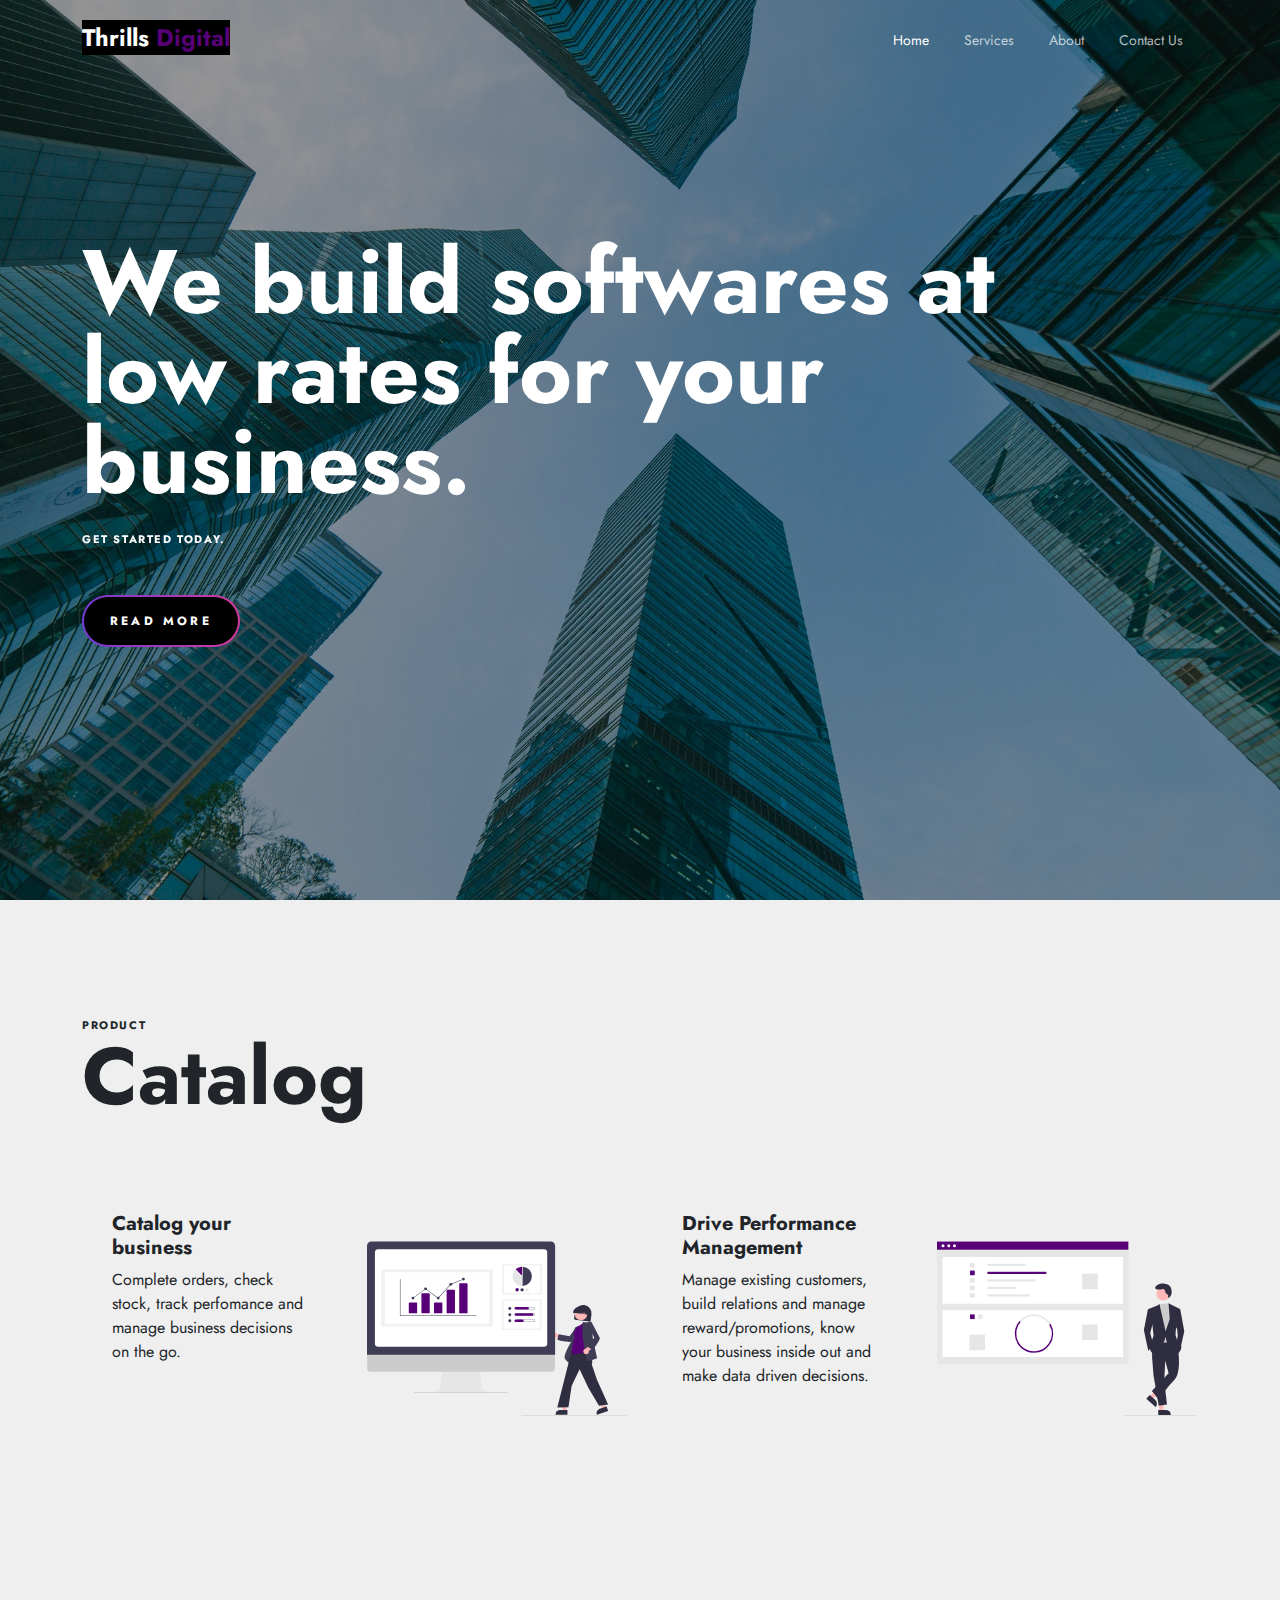
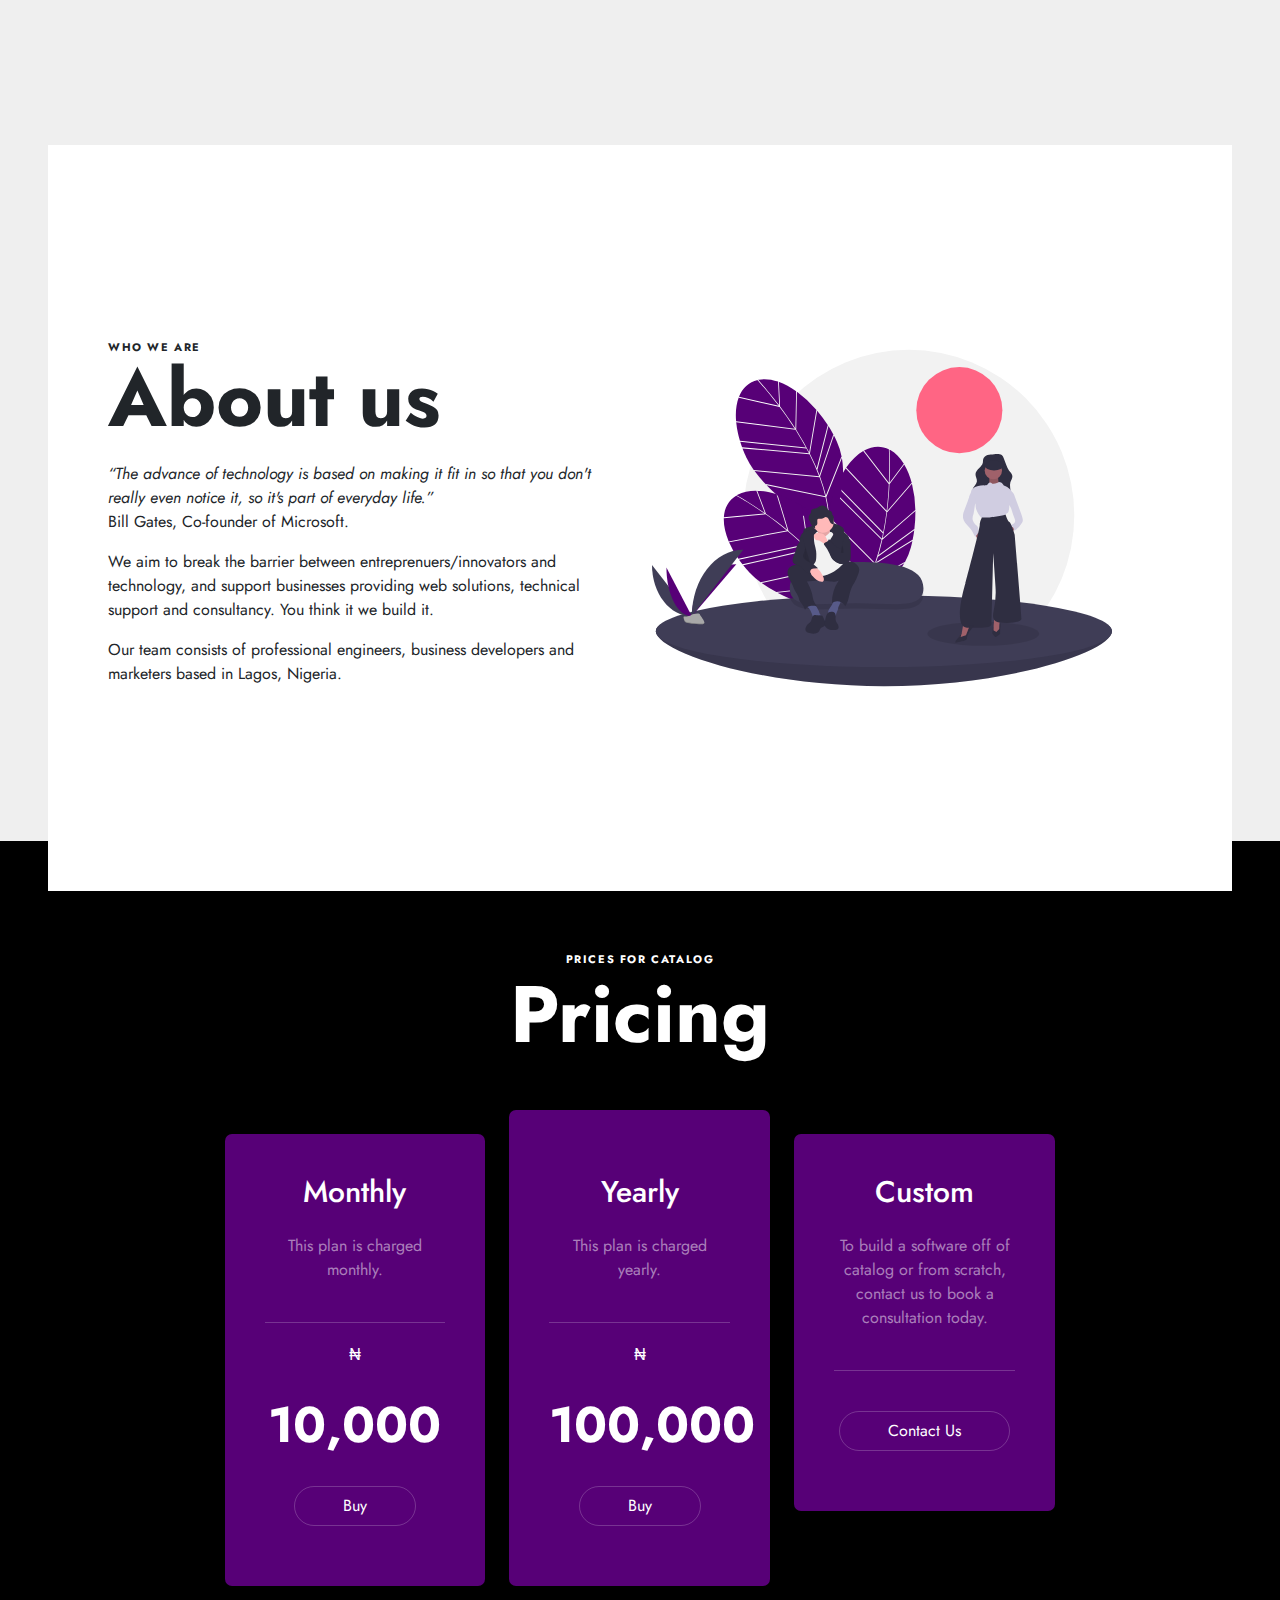
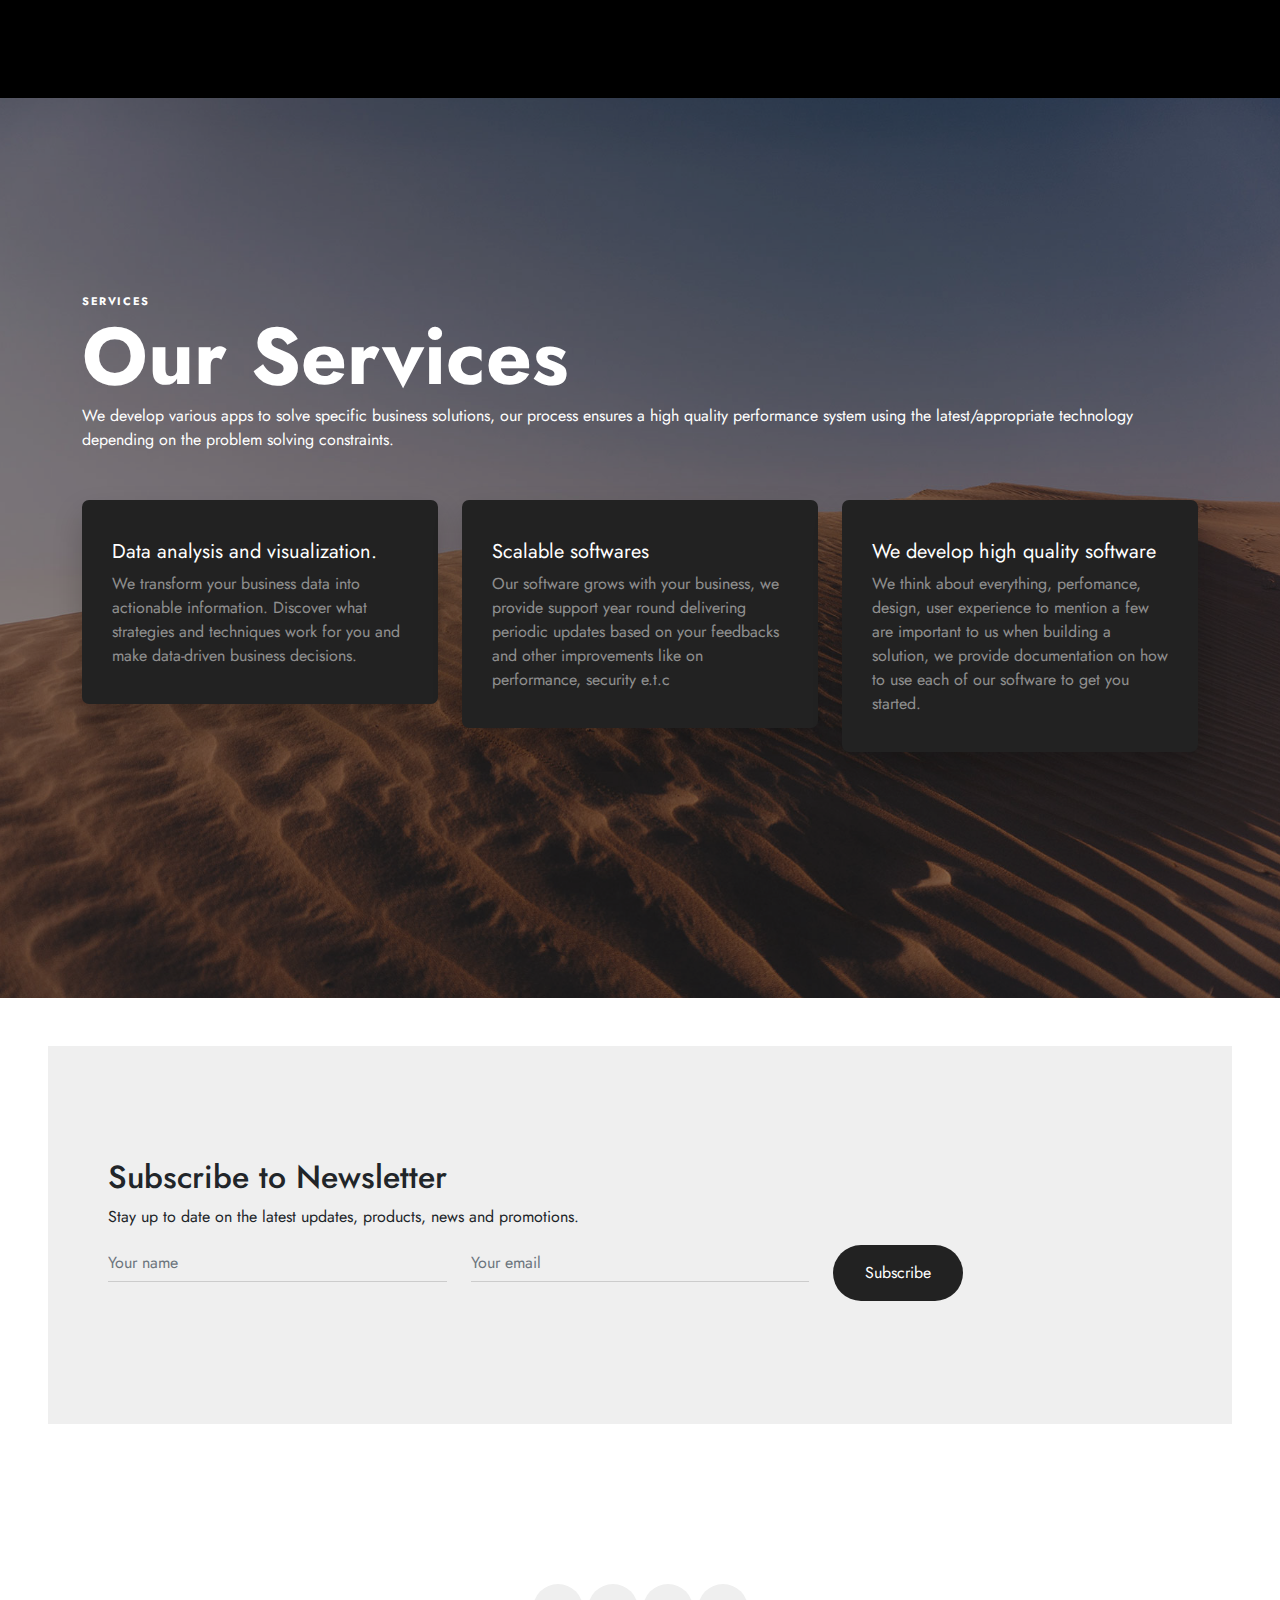
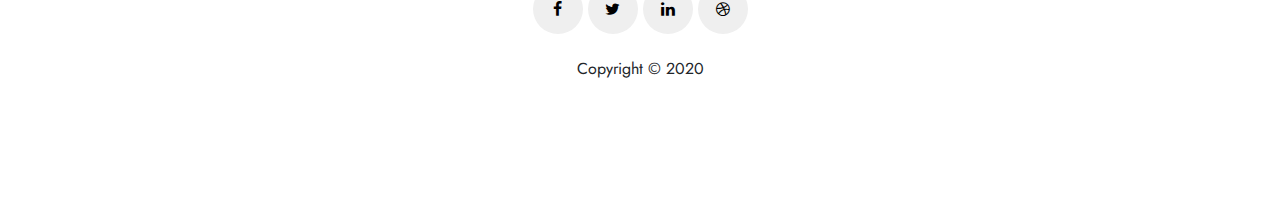
==== index.html @ 018f7b7c "first commit" ====
<!DOCTYPE html>
<html lang="en">
  <head>
    <meta charset="utf-8" />
    <meta name="viewport" content="width=device-width, initial-scale=1" />
    <link
      href="https://fonts.googleapis.com/css2?family=Jost:wght@400;600;700&amp;display=swap"
      rel="stylesheet"
    />
    <link rel="stylesheet" href="fonts/icomoon/style.css" />
    <link rel="stylesheet" href="css/tiny-slider.css" />
    <link rel="stylesheet" href="css/aos.css" />
    <link rel="stylesheet" href="css/style.css" />
    <title>Thrills Digital</title>
  </head>
  <body>
    <div class="site-mobile-menu site-navbar-target">
      <div class="site-mobile-menu-header">
        <div class="site-mobile-menu-close">
          <span class="icofont-close js-menu-toggle"></span>
        </div>
      </div>
      <div class="site-mobile-menu-body"></div>
    </div>
    <nav class="site-nav">
      <div class="container">
        <div class="site-navigation">
          <a href="index-2.html" class="logo m-0" style="background-color: black;">Thrills <a  class="logo m-0" style="color: #570077; background-color: black;"> Digital</a></a>
          <ul
            class="js-clone-nav d-none d-lg-inline-block text-start site-menu float-end"
          >
            <li class="active"><a href="index-2.html">Home</a></li>
            <!-- <li class="has-children">
              <a href="#">Dropdown</a>
              <ul class="dropdown">
                <li><a href="#">Menu One</a></li>
                <li class="has-children">
                  <a href="#">Menu Two</a>
                  <ul class="dropdown">
                    <li><a href="#">Sub Menu One</a></li>
                    <li><a href="#">Sub Menu Two</a></li>
                    <li><a href="#">Sub Menu Three</a></li>
                  </ul>
                </li>
                <li><a href="#">Menu Three</a></li>
              </ul>
            </li> -->
            <li><a href="#section-5">Services</a></li>
            <li><a href="#box-white">About</a></li>
            <li><a href="contact.html">Contact Us</a></li>
          </ul>
          <a
            href="#"
            class="burger ms-auto float-end site-menu-toggle mt-2 js-menu-toggle d-inline-block d-lg-none light"
            data-toggle="collapse"
            data-target="#main-navbar"
          >
            <span></span>
          </a>
        </div>
      </div>
    </nav>
    <div
      class="hero v-h-full overlay"
      style="background-image: url('images/sky_buildings.jpg')"
    >
      <div class="container">
        <div class="row align-items-center v-h-full">
          <div class="col-lg-10 col-xxl-6">
            <h3 class="heading-2 text-white mb-4" data-aos="fade-up">
              We build softwares at low rates for your business.
            </h3>
            <p
              class="subheading text-white mb-5"
              data-aos="fade-up"
              data-aos-delay="100"
            >
              Get started today.
            </p>
            <p data-aos="fade-up" data-aos-delay="200">
              <a href="#" class="btn btn-primary-gradient">Read More</a>
            </p>
          </div>
        </div>
      </div>
    </div>
    <!-- <div class="section section-2 js-countdown">
      <div class="container">
        <div class="row mb-5">
          <div class="col-lg-10 col-xxl-7 mx-auto text-center">
            <span class="subheading">Don't wait</span>
            <h2 class="heading">Event Countdown</h2>
          </div>
        </div>
        <div
          class="row justify-content-between mb-5 counter-wrap"
          id="clockdiv"
        >
          <div class="col-6 col-sm-6 col-md-6 col-lg-3 text-center">
            <div class="counter">
              <span class="number d-block days" id="days">39</span>
              <span>Days</span>
            </div>
          </div>
          <div class="col-6 col-sm-6 col-md-6 col-lg-3 text-center">
            <div class="counter">
              <span class="number d-block hours" id="hours">27</span>
              <span>Hours</span>
            </div>
          </div>
          <div class="col-6 col-sm-6 col-md-6 col-lg-3 text-center">
            <div class="counter">
              <span class="number d-block minutes" id="minutes">51</span>
              <span>Minutes</span>
            </div>
          </div>
          <div class="col-6 col-sm-6 col-md-6 col-lg-3 text-center">
            <div class="counter">
              <span class="number d-block seconds" id="seconds">51</span>
              <span>Seconds</span>
            </div>
          </div>
        </div>
        <div class="row mb-5 custom-alert">
          <div class="col-12 text-center">
            <p class="text-white">We are sorry, Event ended!</p>
          </div>
        </div>
        <div class="row">
          <div class="col-lg-7 mx-auto text-center">
            <a href="#" class="btn btn-primary-gradient">Get Started</a>
          </div>
        </div>
      </div>
    </div> -->
    <!-- product features -->
    <div class="section section-3">
      <div class="container">
        <div class="row">
          <div class="col-lg-6 mb-5">
            <span class="subheading">Product</span>
            <h2 class="heading">Catalog</h2>
          </div>
        </div>
        <div class="row features-wrap">
          <div class="col-md-6 col-lg-4 col-xl-3">
            <div class="feature">
              <div>
                <h3>Catalog your business</h3>
                <p>
                  Complete orders, check stock, track perfomance and manage
                  business decisions on the go.
                </p>
              </div>
            </div>
          </div>
          <div class="col-md-6 col-lg-4 col-xl-3">
            <div class="">
              <div>
                <svg
                  id="fab53ecb-c04a-44eb-8d92-23f87bdb6c81"
                  data-name="Layer 1"
                  xmlns="http://www.w3.org/2000/svg"
                  width="260"
                  height="313"
                  viewBox="0 0 942.54724 631.43903"
                >
                  <path
                    d="M879.59026,413.72015l2.79791-22.42655a30.28454,30.28454,0,0,1,60.10315,7.4984l-2.79791,22.42654a4.07267,4.07267,0,0,1-4.5404,3.53316l-52.02959-6.49115A4.07266,4.07266,0,0,1,879.59026,413.72015Z"
                    transform="translate(-128.72638 -134.28048)"
                    fill="#2f2e41"
                  />
                  <circle
                    cx="775.78648"
                    cy="263.92678"
                    r="22.20356"
                    fill="#ffb8b8"
                  />
                  <path
                    d="M875.05486,392.20076a23.98352,23.98352,0,0,1,26.73792-20.80636l4.48553.55961a23.98334,23.98334,0,0,1,20.80614,26.73789l-.056.44853-9.47894-1.18258-2.10358-9.45631L913.67,397.47385l-4.8988-.61117-1.06132-4.77116-.89618,4.52695-31.81482-3.96918Z"
                    transform="translate(-128.72638 -134.28048)"
                    fill="#2f2e41"
                  />
                  <path
                    d="M795.91611,477.41149a10.22784,10.22784,0,0,0,15.28426,3.51477L831.3673,492.74l10.16823-10.50441-28.71392-16.28326a10.28328,10.28328,0,0,0-16.9055,11.45917Z"
                    transform="translate(-128.72638 -134.28048)"
                    fill="#ffb8b8"
                  />
                  <path
                    d="M862.01251,498.63944c-14.87549,0-41.052-6.65918-42.50146-7.03125l-.45777-.11719,4.11988-20.85889,39.98193,7.897,21.7207-30.58692,24.93726-2.53515-.69605.916c-.32422.42676-32.46972,42.74317-37.47241,49.8418C870.38214,497.95585,866.77618,498.63944,862.01251,498.63944Z"
                    transform="translate(-128.72638 -134.28048)"
                    fill="#3f3d56"
                  />
                  <path
                    d="M866.00055,576.92752l-.59522-.28417c-.12671-.06055-12.76513-6.208-19.31128-18.209-6.51489-11.94434,23.98316-62.6123,26.1167-66.12793l.031-16.09082L883.213,446.59452l13.9917-7.90821L885.19171,466.7161Z"
                    transform="translate(-128.72638 -134.28048)"
                    fill="#3f3d56"
                  />
                  <polygon
                    points="723.257 615.591 709.885 615.59 703.523 564.011 723.259 564.012 723.257 615.591"
                    fill="#ffb8b8"
                  />
                  <path
                    d="M855.39347,762.83333l-43.11785-.00159v-.54537A16.78359,16.78359,0,0,1,829.05829,745.504h.00107l26.33491.00107Z"
                    transform="translate(-128.72638 -134.28048)"
                    fill="#2f2e41"
                  />
                  <polygon
                    points="866.891 603.872 854.184 608.035 832.077 561.002 850.832 554.857 866.891 603.872"
                    fill="#ffb8b8"
                  />
                  <path
                    d="M1002.89464,749.40842,961.92,762.83333l-.16982-.51825a16.78358,16.78358,0,0,1,10.72241-21.174l.001-.00033,25.02593-8.1994Z"
                    transform="translate(-128.72638 -134.28048)"
                    fill="#2f2e41"
                  />
                  <path
                    d="M969.72638,729.71952l-38.1205-63.64087L899.4256,598.08573l-28.95826,60.06054-11.50366,77.78809-40.343.56055.15893-.63086L880.51715,490.5535l48.352,7.22363-2.20093,31.916,1.31079,1.86426c10.92261,15.5166,22.21607,31.55957,15.73877,48.85351l18.36231,54.52246,40.64624,90.78614Z"
                    transform="translate(-128.72638 -134.28048)"
                    fill="#2f2e41"
                  />
                  <path
                    d="M882.72638,543.71952c-7.00635,0-15-8-10.853-21.65821l-.26855-.19433,9.96069-44.00781c-8.69263-12.43165,2.76807-22.69141,3.842-23.60791l5.4707-9.84717,24.1377-15.30811L927.22882,530.5701l-.18066.17285C918.2276,539.18241,888.60358,543.71952,882.72638,543.71952Z"
                    transform="translate(-128.72638 -134.28048)"
                    fill="#570077"
                  />
                  <path
                    d="M932.15948,566.617a11.88134,11.88134,0,0,1-2.85131-.30176c-.93873-.23535-2.4585-1.43066-4.80689-9.07715-9.33618-30.39746-20.35913-121.86035-12.35083-130.81055l.18335-.20507,13.14893,2.1914c1.093-.80664,6.82861-4.81054,12.12133-4.11425a8.033,8.033,0,0,1,5.49659,3.249l.09057.11865,4.189,59.59424,15.34619,70.13086-.36792.167C961.46564,557.96561,942.303,566.617,932.15948,566.617Z"
                    transform="translate(-128.72638 -134.28048)"
                    fill="#3f3d56"
                  />
                  <path
                    d="M923.31655,543.32446a10.22788,10.22788,0,0,0,9.66238-12.35317l19.24856-13.25752-5.20361-13.66228-26.91975,19.104a10.28328,10.28328,0,0,0,3.21242,20.169Z"
                    transform="translate(-128.72638 -134.28048)"
                    fill="#ffb8b8"
                  />
                  <path
                    d="M945.876,528.3367l-17.14551-12.57324,24.10083-32.86426L934.33624,450.261l8.27466-23.66113.53467,1.019c.249.47461,24.94824,47.52686,29.25683,55.06738,4.48267,7.84375-24.97,43.76075-26.22583,45.28516Z"
                    transform="translate(-128.72638 -134.28048)"
                    fill="#3f3d56"
                  />
                  <path
                    d="M560.20614,676.255l-14.5923-6.1443-10.01026-73.15138H402.299L391.4486,669.81186l-13.05511,6.52746a3.10016,3.10016,0,0,0,1.38657,5.873H559.00349A3.1,3.1,0,0,0,560.20614,676.255Z"
                    transform="translate(-128.72638 -134.28048)"
                    fill="#e6e6e6"
                  />
                  <path
                    d="M797.09757,606.69181H142.26837a12.97344,12.97344,0,0,1-12.9443-12.97332V501.379h680.7178v92.33952A12.97357,12.97357,0,0,1,797.09757,606.69181Z"
                    transform="translate(-128.72638 -134.28048)"
                    fill="#ccc"
                  />
                  <path
                    d="M810.72638,545.02084h-682V149.91957A15.65719,15.65719,0,0,1,144.366,134.28048H795.08655a15.65736,15.65736,0,0,1,15.63983,15.63909Z"
                    transform="translate(-128.72638 -134.28048)"
                    fill="#3f3d56"
                  />
                  <path
                    d="M769.99322,516.34435H169.45954a12.07024,12.07024,0,0,1-12.057-12.05667v-329.274a12.07088,12.07088,0,0,1,12.057-12.05741H769.99322a12.07088,12.07088,0,0,1,12.057,12.05741v329.274A12.07024,12.07024,0,0,1,769.99322,516.34435Z"
                    transform="translate(-128.72638 -134.28048)"
                    fill="#fff"
                  />
                  <path
                    d="M638.14638,682.97542l-337.44822,0a1.56681,1.56681,0,0,1-1.53908-1.13363,1.52911,1.52911,0,0,1,1.47725-1.91893l337.385,0a1.61535,1.61535,0,0,1,1.61617,1.19368A1.52819,1.52819,0,0,1,638.14638,682.97542Z"
                    transform="translate(-128.72638 -134.28048)"
                    fill="#ccc"
                  />
                  <rect
                    x="489.85973"
                    y="81.90943"
                    width="144.99594"
                    height="110.7733"
                    fill="#f2f2f2"
                  />
                  <rect
                    x="497.0645"
                    y="87.41369"
                    width="130.58641"
                    height="99.76477"
                    fill="#fff"
                  />
                  <path
                    d="M693.37738,295.69477q.02592.00028.05185-.00109a34.81675,34.81675,0,0,0,.779-69.48892.79424.79424,0,0,0-.60112.20836.78592.78592,0,0,0-.25678.57553l-.7612,67.902a.79707.79707,0,0,0,.78826.80412Z"
                    transform="translate(-128.72638 -134.28048)"
                    fill="#3f3d56"
                  />
                  <path
                    d="M666.072,237.43291a1.02524,1.02524,0,0,1,.71962.30735l23.37584,23.90588a1.01418,1.01418,0,0,1,.29094.72511l-.36424,32.49143a1.01059,1.01059,0,0,1-.33018.73985,1.026,1.026,0,0,1-.77126.26782,35.04446,35.04446,0,0,1-23.69951-58.09062,1.02636,1.02636,0,0,1,.74091-.34658Q666.05306,237.4327,666.072,237.43291Z"
                    transform="translate(-128.72638 -134.28048)"
                    fill="#e6e6e6"
                  />
                  <path
                    d="M689.84193,225.9272a1.02931,1.02931,0,0,1,.69948.28585,1.01135,1.01135,0,0,1,.31394.74786l-.32864,29.31578a1.02077,1.02077,0,0,1-1.75041.70223L668.378,236.11808a1.02291,1.02291,0,0,1,.05493-1.48163,35.11806,35.11806,0,0,1,21.34564-8.708C689.79961,225.92739,689.82088,225.927,689.84193,225.9272Z"
                    transform="translate(-128.72638 -134.28048)"
                    fill="#570077"
                  />
                  <path
                    d="M679.33353,309.77539a6.25343,6.25343,0,1,1-6.18294-6.32313A6.26054,6.26054,0,0,1,679.33353,309.77539Z"
                    transform="translate(-128.72638 -134.28048)"
                    fill="#570077"
                  />
                  <path
                    d="M697.19935,309.97567a6.25343,6.25343,0,1,1-6.18294-6.32313A6.26056,6.26056,0,0,1,697.19935,309.97567Z"
                    transform="translate(-128.72638 -134.28048)"
                    fill="#3f3d56"
                  />
                  <path
                    d="M715.06516,310.176a6.25343,6.25343,0,1,1-6.18294-6.32314A6.26054,6.26054,0,0,1,715.06516,310.176Z"
                    transform="translate(-128.72638 -134.28048)"
                    fill="#e6e6e6"
                  />
                  <rect
                    x="488.33346"
                    y="210.11637"
                    width="144.99594"
                    height="110.7733"
                    fill="#f2f2f2"
                  />
                  <rect
                    x="495.53823"
                    y="215.62063"
                    width="130.58641"
                    height="99.76477"
                    fill="#fff"
                  />
                  <circle
                    cx="517.69473"
                    cy="242.98812"
                    r="5.42203"
                    fill="#3f3d56"
                  />
                  <path
                    d="M733.53881,373.0493a3.67713,3.67713,0,1,1,0,7.35425H676.51323a3.67712,3.67712,0,1,1,0-7.35425h57.02558m0-.9006H676.51323a4.57773,4.57773,0,1,0,0,9.15545h57.02558a4.57773,4.57773,0,1,0,0-9.15545Z"
                    transform="translate(-128.72638 -134.28048)"
                    fill="#3f3d56"
                  />
                  <path
                    d="M711.03754,381.30414h-42.9283a4.57772,4.57772,0,1,1,0-9.15544h42.9283a4.57772,4.57772,0,0,1,0,9.15544Z"
                    transform="translate(-128.72638 -134.28048)"
                    fill="#570077"
                  />
                  <circle
                    cx="517.69473"
                    cy="265.50302"
                    r="5.42203"
                    fill="#3f3d56"
                  />
                  <path
                    d="M733.53881,395.5642a3.67713,3.67713,0,1,1,0,7.35425H676.51323a3.67712,3.67712,0,1,1,0-7.35425h57.02558m0-.9006H676.51323a4.57772,4.57772,0,1,0,0,9.15545h57.02558a4.57772,4.57772,0,1,0,0-9.15545Z"
                    transform="translate(-128.72638 -134.28048)"
                    fill="#3f3d56"
                  />
                  <path
                    d="M727.24826,403.819h-59.139a4.57772,4.57772,0,1,1,0-9.15544h59.139a4.57772,4.57772,0,0,1,0,9.15544Z"
                    transform="translate(-128.72638 -134.28048)"
                    fill="#570077"
                  />
                  <circle
                    cx="517.69473"
                    cy="288.01792"
                    r="5.42203"
                    fill="#3f3d56"
                  />
                  <path
                    d="M733.53881,418.0791a3.67713,3.67713,0,1,1,0,7.35425H676.51323a3.67712,3.67712,0,1,1,0-7.35425h57.02558m0-.9006H676.51323a4.57772,4.57772,0,1,0,0,9.15545h57.02558a4.57772,4.57772,0,1,0,0-9.15545Z"
                    transform="translate(-128.72638 -134.28048)"
                    fill="#3f3d56"
                  />
                  <path
                    d="M692.125,426.33393H668.10924a4.57772,4.57772,0,1,1,0-9.15543H692.125a4.57772,4.57772,0,0,1,0,9.15543Z"
                    transform="translate(-128.72638 -134.28048)"
                    fill="#570077"
                  />
                  <rect
                    x="51.18842"
                    y="101.50782"
                    width="405.09331"
                    height="207.61032"
                    fill="#f2f2f2"
                  />
                  <rect
                    x="64.69153"
                    y="111.82386"
                    width="378.08709"
                    height="186.97824"
                    fill="#fff"
                  />
                  <path
                    d="M524.61425,404.55724H248.996a.8626.8626,0,0,1-.86256-.86256V271.59086a.86256.86256,0,1,1,1.72512,0V402.83212H524.61425a.86256.86256,0,0,1,0,1.72512Z"
                    transform="translate(-128.72638 -134.28048)"
                    fill="#3f3d56"
                  />
                  <path
                    d="M307.88363,395.06909H282.81508a2.56336,2.56336,0,0,1-2.56051-2.5603V357.95166a2.56337,2.56337,0,0,1,2.56051-2.5603h25.06855a2.56337,2.56337,0,0,1,2.56051,2.5603v34.55713A2.56336,2.56336,0,0,1,307.88363,395.06909Z"
                    transform="translate(-128.72638 -134.28048)"
                    fill="#570077"
                  />
                  <path
                    d="M353.59927,395.06909H328.53072a2.56336,2.56336,0,0,1-2.56051-2.5603V325.17441a2.56336,2.56336,0,0,1,2.56051-2.5603h25.06855a2.56336,2.56336,0,0,1,2.56051,2.5603v67.33438A2.56336,2.56336,0,0,1,353.59927,395.06909Z"
                    transform="translate(-128.72638 -134.28048)"
                    fill="#570077"
                  />
                  <path
                    d="M399.31491,395.06909H374.24636a2.56337,2.56337,0,0,1-2.56051-2.5603V357.95166a2.56337,2.56337,0,0,1,2.56051-2.5603h25.06855a2.56337,2.56337,0,0,1,2.56052,2.5603v34.55713A2.56337,2.56337,0,0,1,399.31491,395.06909Z"
                    transform="translate(-128.72638 -134.28048)"
                    fill="#570077"
                  />
                  <path
                    d="M445.03056,395.06909H419.962a2.50734,2.50734,0,0,1-2.56052-2.44431V312.12a2.50734,2.50734,0,0,1,2.56052-2.44431h25.06855a2.50734,2.50734,0,0,1,2.56051,2.44431v80.50475A2.50734,2.50734,0,0,1,445.03056,395.06909Z"
                    transform="translate(-128.72638 -134.28048)"
                    fill="#570077"
                  />
                  <path
                    d="M490.7462,395.06909H465.67765a2.56336,2.56336,0,0,1-2.56051-2.5603V288.94692a2.56336,2.56336,0,0,1,2.56051-2.5603H490.7462a2.56336,2.56336,0,0,1,2.56051,2.5603V392.50879A2.56336,2.56336,0,0,1,490.7462,395.06909Z"
                    transform="translate(-128.72638 -134.28048)"
                    fill="#570077"
                  />
                  <circle
                    cx="166.62298"
                    cy="205.58481"
                    r="5.17536"
                    fill="#3f3d56"
                  />
                  <circle
                    cx="212.33862"
                    cy="171.945"
                    r="5.17536"
                    fill="#3f3d56"
                  />
                  <circle
                    cx="258.05426"
                    cy="205.58481"
                    r="5.17536"
                    fill="#3f3d56"
                  />
                  <circle
                    cx="303.7699"
                    cy="155.55637"
                    r="5.17536"
                    fill="#3f3d56"
                  />
                  <circle
                    cx="349.48555"
                    cy="136.58007"
                    r="5.17536"
                    fill="#3f3d56"
                  />
                  <polygon
                    points="258.163 206.744 212.339 172.421 167.14 206.275 166.106 204.895 212.339 170.265 257.945 204.425 303.266 154.83 303.447 154.756 349.163 136.337 349.808 137.937 304.274 156.283 258.163 206.744"
                    fill="#3f3d56"
                  />
                  <path
                    d="M1070.27362,765.71952h-381a1,1,0,0,1,0-2h381a1,1,0,0,1,0,2Z"
                    transform="translate(-128.72638 -134.28048)"
                    fill="#ccc"
                  />
                </svg>
              </div>
            </div>
          </div>
          <div class="col-md-6 col-lg-4 col-xl-3">
            <div class="feature">
              <div>
                <h3>Drive Performance Management</h3>
                <p>
                  Manage existing customers, build relations and manage
                  reward/promotions, know your business inside out and make data
                  driven decisions.
                </p>
              </div>
            </div>
          </div>
          <div class="col-md-6 col-lg-4 col-xl-3">
            <div class="">
              <svg
                id="bcfc90fc-1801-486c-9e09-9c6e0f993d66"
                data-name="Layer 1"
                xmlns="http://www.w3.org/2000/svg"
                width="260"
                height="313"
                viewBox="0 0 955.95262 639.22428"
              >
                <rect
                  x="0.30042"
                  y="0.39886"
                  width="703.57562"
                  height="450.60114"
                  fill="#e6e6e6"
                />
                <rect
                  x="20.419"
                  y="56.91548"
                  width="663.33851"
                  height="171.77293"
                  fill="#fff"
                />
                <rect
                  x="185.4182"
                  y="81.72713"
                  width="140.28123"
                  height="8.05267"
                  fill="#e6e6e6"
                />
                <rect
                  x="185.4182"
                  y="111.10108"
                  width="216.62477"
                  height="8.05267"
                  fill="#570077"
                />
                <rect
                  x="185.4182"
                  y="138.7756"
                  width="176.54439"
                  height="8.05267"
                  fill="#e6e6e6"
                />
                <rect
                  x="185.4182"
                  y="166.34557"
                  width="103.06377"
                  height="8.05267"
                  fill="#e6e6e6"
                />
                <rect
                  x="185.4182"
                  y="193.9155"
                  width="155.54994"
                  height="8.05267"
                  fill="#e6e6e6"
                />
                <rect
                  x="121.4805"
                  y="78.86424"
                  width="17.17729"
                  height="17.17729"
                  fill="#e6e6e6"
                />
                <rect
                  x="121.4805"
                  y="106.53877"
                  width="17.17729"
                  height="17.17729"
                  fill="#570077"
                />
                <rect
                  x="121.4805"
                  y="134.2133"
                  width="17.17729"
                  height="17.17729"
                  fill="#e6e6e6"
                />
                <rect
                  x="121.4805"
                  y="161.88783"
                  width="17.17729"
                  height="17.17729"
                  fill="#e6e6e6"
                />
                <rect
                  x="121.4805"
                  y="189.56235"
                  width="17.17729"
                  height="17.17729"
                  fill="#e6e6e6"
                />
                <rect
                  x="533.73553"
                  y="117.9903"
                  width="57.25763"
                  height="57.25764"
                  fill="#e6e6e6"
                />
                <rect
                  x="20.419"
                  y="252.54576"
                  width="663.33851"
                  height="171.77293"
                  fill="#fff"
                />
                <rect
                  x="151.06361"
                  y="267.81207"
                  width="17.17729"
                  height="17.17728"
                  fill="#e6e6e6"
                />
                <rect
                  x="121.4805"
                  y="267.81207"
                  width="17.17729"
                  height="17.17728"
                  fill="#570077"
                />
                <path
                  d="M534.74755,435.76326a65.04556,65.04556,0,0,0-105.003-9.69992l-4.18616-3.65793a70.59368,70.59368,0,0,1,113.973,10.52622Z"
                  transform="translate(-122.02369 -130.38786)"
                  fill="#e6e6e6"
                />
                <path
                  d="M537.36724,508.18169l-4.6134-3.102a65.07765,65.07765,0,0,0,1.99371-69.31644l4.78387-2.83166a70.63742,70.63742,0,0,1-2.16418,75.25012Z"
                  transform="translate(-122.02369 -130.38786)"
                  fill="#570077"
                />
                <path
                  d="M426.13766,515.92644a70.58952,70.58952,0,0,1-.57926-93.52106l4.18616,3.65793a65.03087,65.03087,0,0,0,.53366,86.15415Z"
                  transform="translate(-122.02369 -130.38786)"
                  fill="#570077"
                />
                <path
                  d="M478.73772,539.44023a70.70869,70.70869,0,0,1-52.6-23.51382l4.14056-3.709a65.04339,65.04339,0,0,0,102.47562-7.13779l4.6134,3.102A70.55387,70.55387,0,0,1,478.73772,539.44023Z"
                  transform="translate(-122.02369 -130.38786)"
                  fill="#570077"
                />
                <rect
                  x="533.73553"
                  y="305.03195"
                  width="57.25763"
                  height="57.25763"
                  fill="#e6e6e6"
                />
                <rect
                  x="119.09476"
                  y="342.24939"
                  width="57.25764"
                  height="57.25763"
                  fill="#e6e6e6"
                />
                <rect width="703.57562" height="29.89047" fill="#570077" />
                <circle cx="22.21219" cy="15.28159" r="5.53997" fill="#fff" />
                <circle cx="43.24053" cy="15.28159" r="5.53997" fill="#fff" />
                <circle cx="64.26886" cy="15.28159" r="5.53997" fill="#fff" />
                <polygon
                  points="817.168 623.704 831.411 623.704 838.188 568.764 817.165 568.765 817.168 623.704"
                  fill="#ffb8b8"
                />
                <path
                  d="M935.5583,749.44184l28.05079-.00113h.00113a17.87713,17.87713,0,0,1,17.87616,17.87587v.5809l-45.92723.00171Z"
                  transform="translate(-122.02369 -130.38786)"
                  fill="#2f2e41"
                />
                <polygon
                  points="781.694 569.766 792.205 579.379 834.284 543.411 818.771 529.224 781.694 569.766"
                  fill="#ffb8b8"
                />
                <path
                  d="M904.17525,694.2705,924.875,713.201l.00084.00077a17.87711,17.87711,0,0,1,1.12667,25.25538l-.392.42866L891.71907,707.891Z"
                  transform="translate(-122.02369 -130.38786)"
                  fill="#2f2e41"
                />
                <polygon
                  points="839.555 430.772 835.518 511.511 845.611 599.316 815.333 603.353 796.158 492.336 790.102 416.642 839.555 430.772"
                  fill="#2f2e41"
                />
                <path
                  d="M1009.01348,531.89159s12.111,79.73029-13.12018,105.97064-59.54541,72.66559-59.54541,72.66559L912.126,680.25048l61.5639-65.60089-12.111-44.40668-49.453-23.21265,8.074-55.50842,72.66559-1.00925Z"
                  transform="translate(-122.02369 -130.38786)"
                  fill="#2f2e41"
                />
                <circle
                  cx="831.41549"
                  cy="192.09457"
                  r="24.71744"
                  fill="#ffb8b8"
                />
                <polygon
                  points="851.917 227.224 855.703 232.96 865.796 261.219 857.722 371.226 810.287 372.236 804.232 246.08 816.917 230.224 851.917 227.224"
                  fill="#ccc"
                />
                <path
                  d="M907.07976,379.49569l-8.074-1.00925s-2.01849,1.00925-3.02771,8.07394-13.12018,69.63785-13.12018,69.63785l16.14789,76.70258,18.16638-24.22187L906.07055,466.2907l11.10168-42.38828Z"
                  transform="translate(-122.02369 -130.38786)"
                  fill="#2f2e41"
                />
                <polygon
                  points="887.999 248.099 894.054 248.099 909.193 329.847 895.064 393.43 880.934 370.217 884.971 344.986 882.953 322.783 875.888 309.662 887.999 248.099"
                  fill="#2f2e41"
                />
                <path
                  d="M968.045,322.48242l-4.49409-1.12353s-3.37053-19.09984-11.23522-16.8528-28.088,4.49409-28.088-4.49409,19.09985-16.8528,30.335-15.72928,25.58427,4.85076,29.21152,21.34686c5.81465,26.444-11.997,33.12341-11.997,33.12341l.29641-.96282a14.9957,14.9957,0,0,0-4.02865-15.30775Z"
                  transform="translate(-122.02369 -130.38786)"
                  fill="#2f2e41"
                />
                <path
                  d="M900.01507,378.48644l32.29583-13.12018,7.56934-5.55084,22.708,100.4198,15.13867-45.416-4.54163-58.03155,41.88361,21.69876-14.12939,68.6286-2.0185,26.24036,6.05548,21.19412s21.19409,15.13867,14.1294,31.28656-15.13867,17.15716-15.13867,17.15716-34.31434-32.2958-36.33277-40.36978-5.0462-22.20337-5.0462-22.20337-17.15717,64.59165-37.342,63.58237-20.18488-22.20337-20.18488-22.20337l5.04621-22.20337,8.074-23.21261-4.037-38.35129Z"
                  transform="translate(-122.02369 -130.38786)"
                  fill="#2f2e41"
                />
                <path
                  d="M1076.97631,769.61214h-268a1,1,0,0,1,0-2h268a1,1,0,0,1,0,2Z"
                  transform="translate(-122.02369 -130.38786)"
                  fill="#ccc"
                />
              </svg>
            </div>
          </div>
          <div style="justify-content: center;">
            <p data-aos="fade-up" data-aos-delay="200">
              <a href="#" class="btn btn-primary-gradient">Get Started</a>
            </p>
          </div>
        </div>
      </div>
      <div class="box-white pt-5 p-md-5 mx-md-5">
        <div class="container">
          <div class="row">
            <div class="col-lg-6 align-self-center mb-5 mb-lg-0">
              <div class="text-wrap">
                <span class="subheading">Who we are</span>
                <h2 class="heading mb-4">About us</h2>
                <p>
                  <i
                    >“The advance of technology is based on making it fit in so
                    that you don't really even notice it, so it's part of
                    everyday life.”</i
                  >
                  <br />
                  Bill Gates, Co-founder of Microsoft.
                </p>
                <p>
                  We aim to break the barrier between entreprenuers/innovators
                  and technology, and support businesses providing web
                  solutions, technical support and consultancy. You think it we
                  build it.
                </p>
                <p>
                  Our team consists of professional engineers, business
                  developers and marketers based in Lagos, Nigeria.
                </p>
              </div>
            </div>
            <div class="col-lg-6">
              <svg
                id="abb9925b-5072-4c18-b5df-2f889316df63"
                data-name="Layer 1"
                xmlns="http://www.w3.org/2000/svg"
                width="460"
                height="650"
                viewBox="0 0 1036.608 758.00135"
              >
                <title>team work</title>
                <circle
                  cx="578.6059"
                  cy="373.0001"
                  r="373.0001"
                  fill="#f2f2f2"
                />
                <circle
                  cx="692.60735"
                  cy="136.00133"
                  r="97.00003"
                  fill="#ff6584"
                />
                <path
                  d="M367.65967,143.48288l2.6516,55.27651c10.99078,14.659,22.84767,31.43392,34.54983,49.71627l1.67078-84.33.922.5892c-13.53627-9.66979-27.29643-17.06809-40.71613-21.76435Z"
                  transform="translate(-81.696 -70.99933)"
                  fill="#570077"
                />
                <path
                  d="M368.3786,196.19132l-2.5679-53.5448c-15.07148-5.14-29.69492-6.84517-43.06184-4.46133-.69544.12406-1.379.26678-2.06115.41162C324.08421,142.24054,343.87658,163.76,368.3786,196.19132Z"
                  transform="translate(-81.696 -70.99933)"
                  fill="#570077"
                />
                <path
                  d="M490.07183,262.13808l.88952.84894q-5.479-10.30509-11.6157-20.03821l-24.92452,98.07238-.42178-.37179q2.703,6.45351,5.141,12.81913Z"
                  transform="translate(-81.696 -70.99933)"
                  fill="#570077"
                />
                <path
                  d="M452.1018,206.38231l.91784.73454a258.75308,258.75308,0,0,0-44.62813-41.70056l-1.70334,85.93682q16.33464,25.77809,29.24938,50.782Z"
                  transform="translate(-81.696 -70.99933)"
                  fill="#570077"
                />
                <path
                  d="M271.298,233.21207a216.05206,216.05206,0,0,0,8.53693,42.70075L428.4666,291.24349c-7.75926-14.30852-15.76912-27.73261-23.545-39.9674L271.67588,234.38064Z"
                  transform="translate(-81.696 -70.99933)"
                  fill="#570077"
                />
                <path
                  d="M285.24235,291.95331l-.40027-1.16638,150.4288,13.37115q-2.72561-5.3321-5.51268-10.5226L280.578,278.24825l-.39215-1.1681Q282.4412,284.43446,285.24235,291.95331Z"
                  transform="translate(-81.696 -70.99933)"
                  fill="#570077"
                />
                <path
                  d="M477.65163,240.904l.90457.79736a309.00249,309.00249,0,0,0-24.66716-33.563l-16.38263,97.0477q8.517,16.7218,15.42839,32.97307Z"
                  transform="translate(-81.696 -70.99933)"
                  fill="#570077"
                />
                <path
                  d="M474.47058,403.01786c5.97847,25.87063,8.24367,50.33182,6.74833,73.11331,8.41215-17.92372,40.40341-92.17742,28.44489-161.37944Z"
                  transform="translate(-81.696 -70.99933)"
                  fill="#570077"
                />
                <path
                  d="M312.8378,344.25615A298.92417,298.92417,0,0,0,338.787,374.71671l-.363-1.29619L472.235,400.9488a371.62857,371.62857,0,0,0-13.01016-42.59606Z"
                  transform="translate(-81.696 -70.99933)"
                  fill="#570077"
                />
                <path
                  d="M367.22384,197.09429c-26.51837-35.08171-47.44238-57.25487-47.74344-57.57226l.3448-.73906c-20.12351,4.56852-34.3318,18.26-42.14953,38.07741Z"
                  transform="translate(-81.696 -70.99933)"
                  fill="#570077"
                />
                <path
                  d="M460.37863,356.7603c.49405,1.31967.99669,2.64242,1.47365,3.95615a369.221,369.221,0,0,1,11.70288,38.43477l34.8594-87.42941.85144.854a146.38014,146.38014,0,0,0-11.12914-35.2288q-3.08439-6.60243-6.45758-13.00567Z"
                  transform="translate(-81.696 -70.99933)"
                  fill="#570077"
                />
                <path
                  d="M403.36439,248.83838c-11.582-18.0666-23.30476-34.63985-34.16983-49.12637l-91.60274-20.69883-.31052-1.15609c-5.71855,15.05961-7.80946,33.56014-6.07745,54.22341Z"
                  transform="translate(-81.696 -70.99933)"
                  fill="#570077"
                />
                <path
                  d="M472.777,403.2453l-132.83172-27.327C395.81693,433.273,473.985,477.25955,478.97431,480.0399,481.302,454.77022,478.662,428.814,472.777,403.2453Z"
                  transform="translate(-81.696 -70.99933)"
                  fill="#570077"
                />
                <path
                  d="M458.28368,355.998l.02963-.08747A501.54109,501.54109,0,0,0,436.478,306.536L285.679,293.13178q3.84039,10.16954,8.68059,20.55693a179.71111,179.71111,0,0,0,16.70056,28.13239Z"
                  transform="translate(-81.696 -70.99933)"
                  fill="#570077"
                />
                <path
                  d="M650.10683,329.66974l-33.21394,44.26462c-.88474,18.30027-2.452,38.78267-5.09988,60.32736l55.07374-63.88442.33432,1.04187c-4.258-16.08122-10.13714-30.55575-17.47751-42.732Z"
                  transform="translate(-81.696 -70.99933)"
                  fill="#570077"
                />
                <path
                  d="M617.04232,370.72377l32.1739-42.87748c-8.32955-13.57157-18.50476-24.212-30.32028-30.90156-.61474-.348-1.23226-.67409-1.85-.99761C617.33785,300.91982,618.85627,330.11778,617.04232,370.72377Z"
                  transform="translate(-81.696 -70.99933)"
                  fill="#570077"
                />
                <path
                  d="M668.70734,499.13305l.14363,1.22119q2.3529-11.43142,3.83438-22.84188l-81.74864,59.63709-.08773-.55537q-2.03435,6.69441-4.21666,13.15218Z"
                  transform="translate(-81.696 -70.99933)"
                  fill="#570077"
                />
                <path
                  d="M675.02508,431.97269l.23841,1.15114a258.75321,258.75321,0,0,0-7.77487-60.58182l-56.12369,65.10122q-3.86088,30.27251-9.86195,57.76745Z"
                  transform="translate(-81.696 -70.99933)"
                  fill="#570077"
                />
                <path
                  d="M518.65944,337.31729A216.052,216.052,0,0,0,497.99931,375.65L602.69576,482.257c3.15009-15.96925,5.54306-31.41715,7.3577-45.79983l-91.8483-97.99882Z"
                  transform="translate(-81.696 -70.99933)"
                  fill="#570077"
                />
                <path
                  d="M491.9332,391.45311l.43565-1.15363L599.69922,496.54355q1.30167-5.84515,2.46567-11.62046L497.08207,377.92263l.443-1.14977Q494.57142,383.87556,491.9332,391.45311Z"
                  transform="translate(-81.696 -70.99933)"
                  fill="#570077"
                />
                <path
                  d="M672.68482,474.857l.18812,1.19107a309.003,309.003,0,0,0,2.40863-41.583l-74.51622,64.296q-4.10574,18.31124-9.14793,35.236Z"
                  transform="translate(-81.696 -70.99933)"
                  fill="#570077"
                />
                <path
                  d="M566.83618,597.68648c-11.89613,23.73845-25.75321,44.023-41.43528,60.6153,17.911-8.43927,89.91043-45.22419,124.83819-106.15018Z"
                  transform="translate(-81.696 -70.99933)"
                  fill="#570077"
                />
                <path
                  d="M479.8274,449.337a298.92409,298.92409,0,0,0,.5576,40.0112l.54711-1.22988L566.434,594.667a371.62913,371.62913,0,0,0,17.14812-41.10511Z"
                  transform="translate(-81.696 -70.99933)"
                  fill="#570077"
                />
                <path
                  d="M615.577,370.68271c1.95147-43.93338-.02161-74.35657-.05105-74.793l.73695-.34929c-18.41279-9.31645-38.08847-7.83372-56.74948,2.44322Z"
                  transform="translate(-81.696 -70.99933)"
                  fill="#570077"
                />
                <path
                  d="M585.48647,553.07133c-.4612,1.33151-.91773,2.67087-1.38831,3.98691a369.21979,369.21979,0,0,1-15.50083,37.06633l82.61213-45.10337.11111,1.20076a146.38036,146.38036,0,0,0,13.89791-34.23118q1.83555-7.0524,3.32165-14.13557Z"
                  transform="translate(-81.696 -70.99933)"
                  fill="#570077"
                />
                <path
                  d="M610.40891,433.58646c2.60284-21.30186,4.14474-41.54338,5.0163-59.63065l-57.34945-74.36763.49821-1.08846c-14.00961,7.95137-27.41992,20.86668-39.2653,37.886Z"
                  transform="translate(-81.696 -70.99933)"
                  fill="#570077"
                />
                <path
                  d="M565.38675,596.78148l-84.876-105.769c6.45008,79.80973,38.599,163.54452,40.66837,168.86817C539.08922,641.90278,553.61125,620.22775,565.38675,596.78148Z"
                  transform="translate(-81.696 -70.99933)"
                  fill="#570077"
                />
                <path
                  d="M584.35918,551.148l.07862-.04847a501.54085,501.54085,0,0,0,14.67446-51.95464L491.51789,392.63924q-3.52845,10.28193-6.42582,21.36934a179.71141,179.71141,0,0,0-5.08066,32.31914Z"
                  transform="translate(-81.696 -70.99933)"
                  fill="#570077"
                />
                <path
                  d="M318.93481,388.76732l19.60756,51.75005c14.9836,10.54391,31.445,22.83248,48.22508,36.60245L362.29028,396.403l1.059.27536c-15.86231-5.01225-31.23543-7.795-45.44957-8.11334Z"
                  transform="translate(-81.696 -70.99933)"
                  fill="#570077"
                />
                <path
                  d="M335.91055,438.67244l-18.99268-50.129c-15.92219-.22971-30.3566,2.66864-42.33211,9.06742-.623.33294-1.229.68-1.833,1.02856C277.10922,401.05486,302.584,415.4028,335.91055,438.67244Z"
                  transform="translate(-81.696 -70.99933)"
                  fill="#570077"
                />
                <path
                  d="M472.02847,463.77482l1.10836.53242q-8.39593-8.10693-17.24063-15.46657l6.60989,100.97392-.516-.22321q4.56535,5.302,8.85163,10.6023Z"
                  transform="translate(-81.696 -70.99933)"
                  fill="#570077"
                />
                <path
                  d="M418.68387,422.4858l1.09994.41487a258.75273,258.75273,0,0,0-55.33222-25.86409l24.94287,82.255q23.50268,19.46677,43.5136,39.25433Z"
                  transform="translate(-81.696 -70.99933)"
                  fill="#570077"
                />
                <path
                  d="M255.02691,503.88762a216.05233,216.05233,0,0,0,21.31755,37.971L422.4364,510.49694c-11.802-11.20948-23.569-21.50037-34.7458-30.73253L255.74751,504.88216Z"
                  transform="translate(-81.696 -70.99933)"
                  fill="#570077"
                />
                <path
                  d="M286.44517,555.44218l-.74119-.98555,147.19536-33.7807q-4.24026-4.22852-8.49522-8.30336L277.77305,543.85l-.734-.98968Q281.45714,549.15735,286.44517,555.44218Z"
                  transform="translate(-81.696 -70.99933)"
                  fill="#570077"
                />
                <path
                  d="M453.6531,447.41964l1.10673.47872a309.00285,309.00285,0,0,0-33.83345-24.295l14.41676,97.35915q13.26857,13.27039,24.86475,26.58953Z"
                  transform="translate(-81.696 -70.99933)"
                  fill="#570077"
                />
                <path
                  d="M500.73671,602.57809c13.68223,22.75583,23.39739,45.319,29.017,67.44711,2.46-19.64618,9.93312-100.15211-22.82993-162.269Z"
                  transform="translate(-81.696 -70.99933)"
                  fill="#570077"
                />
                <path
                  d="M328.85594,596.6541a298.92362,298.92362,0,0,0,34.09375,20.94811l-.74592-1.1205L497.971,601.30138a371.62736,371.62736,0,0,0-25.53936-36.48876Z"
                  transform="translate(-81.696 -70.99933)"
                  fill="#570077"
                />
                <path
                  d="M335.09144,439.88812c-36.06342-25.167-62.81645-39.78683-63.20087-39.99563l.09948-.80944c-17.726,10.56492-27.00651,27.97762-28.31589,49.24107Z"
                  transform="translate(-81.696 -70.99933)"
                  fill="#570077"
                />
                <path
                  d="M473.03677,562.94151c.87775,1.10235,1.76465,2.205,2.62431,3.30693A369.22021,369.22021,0,0,1,498.671,599.18375l6.12819-93.923,1.0737.549a146.38026,146.38026,0,0,0-21.47326-30.06367q-4.97415-5.32573-10.16136-10.37277Z"
                  transform="translate(-81.696 -70.99933)"
                  fill="#570077"
                />
                <path
                  d="M385.45615,477.92741c-16.59913-13.60194-32.87061-25.74013-47.68136-36.1589l-93.51495,8.62891-.65266-1.0035c-.78364,16.08973,2.94631,34.33059,10.98045,53.44664Z"
                  transform="translate(-81.696 -70.99933)"
                  fill="#570077"
                />
                <path
                  d="M499.19639,603.31787,364.42267,618.38692c70.86377,37.27629,158.80011,54.94738,164.4045,56.04939C523.23008,649.6846,512.69641,625.81541,499.19639,603.31787Z"
                  transform="translate(-81.696 -70.99933)"
                  fill="#570077"
                />
                <path
                  d="M470.80878,562.86414l.00115-.09235a501.541,501.541,0,0,0-36.02758-40.20745L287.22473,556.428q6.79569,8.48448,14.60959,16.86712a179.711,179.711,0,0,0,24.57837,21.59267Z"
                  transform="translate(-81.696 -70.99933)"
                  fill="#570077"
                />
                <path
                  d="M1118.304,705.00067c0,44.73507-230.12564,124-514,124s-514-79.26493-514-124,230.12564-38,514-38S1118.304,660.26561,1118.304,705.00067Z"
                  transform="translate(-81.696 -70.99933)"
                  fill="#3f3d56"
                />
                <path
                  d="M1118.304,705.00067c0,44.73507-230.12564,124-514,124s-514-79.26493-514-124,230.12564-38,514-38S1118.304,660.26561,1118.304,705.00067Z"
                  transform="translate(-81.696 -70.99933)"
                  opacity="0.1"
                />
                <ellipse
                  cx="522.608"
                  cy="634.00135"
                  rx="514"
                  ry="81"
                  fill="#3f3d56"
                />
                <path
                  d="M693.41688,620.33814c0,48.73748-67.93425,33.66253-151.11288,33.66253s-150.10359,15.07495-150.10359-33.66253,67.925-59.33747,151.10359-59.33747S693.41688,571.60066,693.41688,620.33814Z"
                  transform="translate(-81.696 -70.99933)"
                  opacity="0.1"
                />
                <path
                  d="M693.41688,608.33814c0,48.73748-67.93425,33.66253-151.11288,33.66253s-150.10359,15.07495-150.10359-33.66253,67.925-59.33747,151.10359-59.33747S693.41688,559.60066,693.41688,608.33814Z"
                  transform="translate(-81.696 -70.99933)"
                  fill="#3f3d56"
                />
                <path
                  d="M425.83407,474.23234a21.86993,21.86993,0,0,1,5.98677-3.00229,152.65523,152.65523,0,0,1,42.18185-9.18232c12.54265-.88942,26.13665.167,35.93311,8.04977a12.35544,12.35544,0,0,1,3.64492,4.24652c1.23248,2.65959.859,5.75109.46,8.65509a9.78,9.78,0,0,1-.83931,3.25829c-1.31827,2.51-4.56392,3.38927-7.383,3.0883s-5.46439-1.49376-8.245-2.04679a36.85589,36.85589,0,0,0-5.20754-.53034l-17.43968-.94414c-10.84462-.58711-21.83214-1.16444-32.46982,1.02423a32.343,32.343,0,0,0-9.38119,3.23271c-2.42968,1.36413-4.06577,3.32156-6.32025.802C422.79407,486.45675,420.60169,478.321,425.83407,474.23234Z"
                  transform="translate(-81.696 -70.99933)"
                  fill="#2f2e41"
                />
                <path
                  d="M452.8586,481.94446s23.457-10.51523,32.35455,1.61772S480.36,490.842,480.36,490.842l-15.36841,4.85318-16.98614-3.23545Z"
                  transform="translate(-81.696 -70.99933)"
                  fill="#f2f2f2"
                />
                <path
                  d="M454.07189,474.26025s3.23546,15.36841.80887,19.41273,13.75068,9.70637,13.75068,9.70637l15.36842-6.47091s-4.04432-25.07478,0-29.928Z"
                  transform="translate(-81.696 -70.99933)"
                  fill="#ffb9b9"
                />
                <path
                  d="M454.07189,474.26025s3.23546,15.36841.80887,19.41273,13.75068,9.70637,13.75068,9.70637l15.36842-6.47091s-4.04432-25.07478,0-29.928Z"
                  transform="translate(-81.696 -70.99933)"
                  opacity="0.1"
                />
                <path
                  d="M438.91514,659.055a88.47424,88.47424,0,0,1,5.34515,14.00761,1.13958,1.13958,0,0,0,1.41573.94168l14.38749-.016c1.77552-.002,4.15772-.5724,4.13926-2.34783-.013-1.24744-1.28812-2.02527-2.23712-2.835-2.63375-2.24729-3.31943-5.95275-4.41024-9.23864a31.343,31.343,0,0,0-11.66228-15.66368,6.8256,6.8256,0,0,0-2.49321-1.23227,6.95106,6.95106,0,0,0-2.7334.1483c-2.52558.50955-11.957,2.253-10.17536,5.92661.76713,1.58175,3.61015,3.22829,4.8021,4.70595A33.797,33.797,0,0,1,438.91514,659.055Z"
                  transform="translate(-81.696 -70.99933)"
                  fill="#575a89"
                />
                <path
                  d="M488.94606,642.36827a32.69011,32.69011,0,0,1-1.69144,3.10941c-2.08436,3.43771-4.5441,6.64447-6.48513,10.1651a16.77837,16.77837,0,0,0-2.36367,7.07364,7.85727,7.85727,0,0,0,2.74578,6.68522c2.08857,1.58487,4.952,1.65821,7.54773,1.289s5.17635-1.11321,7.79085-.91732c-.88147-4.98817,3.32536-9.37828,4.37749-14.33326.29553-1.39177.33944-2.83476.73555-4.2013a20.59077,20.59077,0,0,1,1.62837-3.60077,46.5558,46.5558,0,0,0,4.39382-12.959c.09907-.54715-12.78919-.63687-13.99816-.37542C489.85445,635.11949,490.40626,639.23979,488.94606,642.36827Z"
                  transform="translate(-81.696 -70.99933)"
                  fill="#575a89"
                />
                <path
                  d="M389.609,564.00242c-3.67926,5.75777-2.83151,13.388-.24741,19.71345s6.697,11.91723,9.51192,18.14337c1.79459,3.96928,3.053,8.178,5.07387,12.037,2.50239,4.77857,6.156,8.99059,7.83521,14.11671,1.07041,3.26765,1.316,6.849,3.04991,9.81831a30.09159,30.09159,0,0,0,3.57244,4.43205,40.95646,40.95646,0,0,1,8.234,14.7077c1.58472-4.72089,6.33022-7.8162,11.2042-8.83717s9.92419-.32742,14.855.36909c-2.75058-4.261-5.52777-8.57617-7.16736-13.37552-1.58573-4.64172-2.05359-9.58-3.12174-14.36736-2.19045-9.81738-6.86973-18.87236-11.50213-27.801l23.81029-1.8886a92.82879,92.82879,0,0,1,11.69831-.43389c6.14573.28968,12.16647,1.79623,18.2795,2.49255s12.57982.514,18.02759-2.34536a86.39039,86.39039,0,0,0-15.5,51.01943,19.75315,19.75315,0,0,1,29.90159,7.0566c9.33111-12.75121,8.2218-30.50282,15.61567-44.46683,1.52038-2.87139,3.38369-5.54593,5.02464-8.35017a123.08909,123.08909,0,0,0,7.93915-17.54444c2.06832-5.29,4.15178-11.17615,2.16807-16.49844a17.22617,17.22617,0,0,0-3.53474-5.43568c-4.26614-4.70334-10.20408-8.18256-16.55235-8.32746-9.74524-.22243-17.79567,7.00122-26.34427,11.68531a60.62321,60.62321,0,0,1-33.26911,6.89937c-11.74242-.83143-22.957-4.67515-34.14438-8.06023a162.45373,162.45373,0,0,0-17.04035-4.39578c-4.7975-.89991-9.36657.09692-14.09435,1.32377C397.74478,557.025,392.57148,559.36639,389.609,564.00242Z"
                  transform="translate(-81.696 -70.99933)"
                  fill="#2f2e41"
                />
                <path
                  d="M491.27963,458.89184a24.28582,24.28582,0,0,1-24.26591,24.26591,23.68115,23.68115,0,0,1-4.31126-.38824,24.26492,24.26492,0,1,1,28.57717-23.87767Z"
                  transform="translate(-81.696 -70.99933)"
                  fill="#ffb9b9"
                />
                <path
                  d="M452.8586,481.94446s4.44875,2.02215,6.06648,3.63988,6.47091,10.51523,14.55955,4.85319,8.8975-8.89751,11.32409-8.89751,5.66205,4.85319,5.66205,4.85319l22.24375,66.73126a93.15972,93.15972,0,0,1-20.626,17.39058c-12.94182,8.08863-28.31023,12.133-35.59,8.8975s-21.03046-5.66205-23.45706-12.133-6.47091-25.88364-6.47091-25.88364l11.3241-49.3407Z"
                  transform="translate(-81.696 -70.99933)"
                  fill="#f2f2f2"
                />
                <path
                  d="M449.73549,549.43449c1.76345-3.80907,2.0199-8.12059,2.16907-12.31541a74.65427,74.65427,0,0,0-.3292-12.4584c-.71682-5.41064-2.47876-10.62327-3.5915-15.96655a67.49957,67.49957,0,0,1-1.41454-14.24991c.01623-2.18418.17435-4.48353,1.36455-6.315.83032-1.27771,2.12909-2.26727,2.64794-3.7,1.01735-2.80929-1.49634-5.75081-4.25111-6.90768A16.72649,16.72649,0,0,0,435.86,477.1012a49.8177,49.8177,0,0,0-9.84918,4.02919,22.5485,22.5485,0,0,0-6.43519,4.16c-2.51083,2.59819-3.61487,6.21693-4.50635,9.71837-.71352,2.80246-1.34765,5.72477-.80478,8.56522.88158,4.6126,4.64178,8.08175,6.64629,12.32852,2.32768,4.93144,2.17091,10.67825,1.24509,16.05226s-2.56937,10.62847-3.07618,16.058.27118,11.266,3.67287,15.52814c1.38621,1.73684,5.14669,5.85307,7.68439,5.38734,1.99364-.36588,4.884-4.75455,6.49-6.14569C441.56647,558.76379,447.0713,555.18919,449.73549,549.43449Z"
                  transform="translate(-81.696 -70.99933)"
                  fill="#2f2e41"
                />
                <path
                  d="M492.11409,479.30657c.07082,4.51128-1.9177,8.79938-4.25634,12.6578s-5.08573,7.50758-6.80909,11.67731a26.76428,26.76428,0,0,0-1.24921,16.46561,53.11985,53.11985,0,0,0,1.7845,5.50966l4.43175,12.15623a21.09914,21.09914,0,0,0,2.5699,5.39558,17.42378,17.42378,0,0,0,3.49265,3.35986,32.59666,32.59666,0,0,0,11.39554,5.94495,19.27232,19.27232,0,0,0,12.67169-.72289,183.36486,183.36486,0,0,1,7.87118-48.59781c.88607-2.91154,1.85441-5.97675,1.1709-8.94238-.76561-3.32183-3.43383-5.81583-5.97017-8.09347-7.75675-6.96557-16.28666-14.28224-26.66953-15.22128C486.53866,470.35227,492.06288,476.04506,492.11409,479.30657Z"
                  transform="translate(-81.696 -70.99933)"
                  fill="#2f2e41"
                />
                <path
                  d="M439.03277,573.34868c.61521,1.20421.99811,2.51575,1.60646,3.72345a20.80315,20.80315,0,0,0,3.30045,4.438c5.40825,5.99688,12.01918,11.97087,20.08645,12.33261a5.50819,5.50819,0,0,0,2.36752-.298,4.69354,4.69354,0,0,0,2.51958-3.60239c.572-3.13245-.81074-6.25805-2.1952-9.12557-3.00061-6.21491-6.37689-12.58746-11.995-16.59572a22.50579,22.50579,0,0,0-19.417-2.92118c-2.92646.9015-7.77906,2.47573-3.90448,5.14569C434.341,568.4711,437.32865,570.013,439.03277,573.34868Z"
                  transform="translate(-81.696 -70.99933)"
                  fill="#ffb9b9"
                />
                <path
                  d="M473.906,494.22447a18.078,18.078,0,0,0-3.796-6.12052,14.08278,14.08278,0,0,0-5.7985-2.93766,31.71,31.71,0,0,0-8.50622-1.21914c-3.42562-.02133-7.39764.89755-8.85234,3.999-1.15518,2.46287-.25964,5.37929.90344,7.83844a7.68532,7.68532,0,0,0,2.39795,3.2393c1.47726.99811,3.38784.96648,5.13906,1.3008a23.70319,23.70319,0,0,1,7.59548,3.44186l6,3.62674,10.30578,6.22945c-.27157-.16415-.175-7.23144-.49156-8.38969C477.78338,501.50193,475.48791,497.7578,473.906,494.22447Z"
                  transform="translate(-81.696 -70.99933)"
                  fill="#ffb9b9"
                />
                <path
                  d="M443.88546,671.23125c-2.41147,3.277-1.928,7.96134-4.06406,11.42415-1.8516,3.00161-5.34113,4.57544-7.65712,7.23519a19.3957,19.3957,0,0,0-1.96864,2.83187c-2.14841,3.59866-3.89467,8.2108-1.77877,11.82867,1.70211,2.91036,5.27988,4.04783,8.5611,4.82308,4.14726.97987,8.4563,1.7641,12.65145,1.01532s8.29512-3.3176,9.79091-7.30791a28.22932,28.22932,0,0,1,1.04688-2.9542c2.27381-4.4764,9.40591-4.52479,11.733-8.97373,1.62853-3.11345.13151-6.87688-1.36489-10.056L466.265,671.3881c-1.5167-3.22219-7.66515-1.36915-10.87048-2.14129C451.21408,668.23977,446.89284,667.13027,443.88546,671.23125Z"
                  transform="translate(-81.696 -70.99933)"
                  fill="#2f2e41"
                />
                <path
                  d="M479.23589,662.89a12.99582,12.99582,0,0,0-4.13516,5.665c-2.26188,5.21831-3.0387,10.939-3.79292,16.57619a20.07506,20.07506,0,0,0-.13081,6.79883c.97469,4.60379,5.14648,7.99395,9.63686,9.40159s9.3065,1.19092,14.00669.96034a10.02775,10.02775,0,0,0,4.40285-.89413c2.36222-1.30228,3.285-4.36432,2.88-7.03113s-1.862-5.03965-3.2881-7.32923-2.8844-4.66116-3.29284-7.32746c-.68707-4.48508,1.25176-11.06873-1.50366-15.12644C491.25739,660.51711,482.92117,660.30722,479.23589,662.89Z"
                  transform="translate(-81.696 -70.99933)"
                  fill="#2f2e41"
                />
                <path
                  d="M490.66923,446.24574a6.15933,6.15933,0,0,0-2.67141-3.487,14.1362,14.1362,0,0,0-.564-4.60169c-1.46953-4.34444-4.95079-4.09542-8.23547-6.01617-1.42509-.83336-1.33706-1.56989-2.07893-2.93865a10.90656,10.90656,0,0,0-4.20255-4.28786c-2.10732-1.34264-4.33179-2.72537-6.82474-2.8953-5.23895-.35709-9.25572,4.57054-14.263,6.152-2.20709.697-4.57869.72578-6.79743,1.38476s-4.43236,2.23247-4.763,4.52325c-.15265,1.05758.11666,2.14252-.03816,3.19981-.30782,2.1014-2.15146,3.57314-3.38564,5.30155-2.72922,3.82216-2.41706,9.22181-.2345,13.38047a18.80749,18.80749,0,0,0,1.57379,2.46278,15.14972,15.14972,0,0,0,1.66166,5.62586c2.18256,4.15865,5.93822,7.26624,9.86149,9.84805a23.2761,23.2761,0,0,1-.58192-4.19944,2.89689,2.89689,0,0,1,.17857-1.39141c.43692-.91333,1.59142-1.15623,2.47167-1.65644,1.8232-1.03606,2.53816-3.32891,2.59089-5.42527s-.39155-4.19618-.1719-6.28163a3.43232,3.43232,0,0,1,1.175-2.52484,4.05857,4.05857,0,0,1,2.21524-.52815c3.73557-.1524,7.63864-.221,10.93364-1.98755a16.20315,16.20315,0,0,1,3.40311-1.7215c2.80022-.73022,5.6622,1.23245,7.276,3.63456s2.41845,5.26062,3.90742,7.74206,4.0613,4.69432,6.94017,4.40032a1.15207,1.15207,0,0,0,.85976-.38231,1.28885,1.28885,0,0,0,.15838-.73249l.16084-11.00458A16.63311,16.63311,0,0,0,490.66923,446.24574Z"
                  transform="translate(-81.696 -70.99933)"
                  fill="#2f2e41"
                />
                <path
                  d="M413.875,503.80881c-2.31524,3.41564-4.98477,6.69979-6.25737,10.625-.748,2.30712-.98029,4.746-1.52183,7.11012-1.80374,7.87435-7.01474,14.86833-7.53852,22.92962a10.90193,10.90193,0,0,0,.76562,5.26486c1.49482,3.2516,5.07236,4.96527,8.48491,6.04319s7.07732,1.85456,9.80117,4.17578a30.03568,30.03568,0,0,1,3.714,4.30558,35.97558,35.97558,0,0,0,17.18419,11.75745c-.53415-3.68051-.78481-8.11672,2.15728-10.3917,1.5926-1.23147,3.72064-1.45065,5.72635-1.624l9.47737-.819a121.78575,121.78575,0,0,0-20.77548-16.18434c-2.62062-1.6189-5.47294-3.32657-6.66954-6.165a14.89059,14.89059,0,0,1-.75557-5.68764,140.15519,140.15519,0,0,0-1.78537-21.04066c-.78019-4.83176-1.81329-9.62039-2.99483-14.37-.33169-1.33338-2.29216-7.31424-4.70528-5.91478-.56839.32964-1.10021,4.1236-1.43209,4.91084A29.78478,29.78478,0,0,1,413.875,503.80881Z"
                  transform="translate(-81.696 -70.99933)"
                  fill="#2f2e41"
                />
                <path
                  d="M523.03153,490.90112l3.87029,8.04913a19.34076,19.34076,0,0,1,2.4401,10.884l.22974,24.14489a35.16181,35.16181,0,0,1-.794,9.61452,7.69953,7.69953,0,0,1-1.33477,2.87088,8.97338,8.97338,0,0,1-2.289,1.84392c-7.32483,4.57668-16.823,7.17792-24.5619,3.34276a33.99033,33.99033,0,0,1-5.03566-3.28722c-3.08431-2.28408-6.21414-4.61273-8.52151-7.67965-2.41491-3.20986-3.79885-7.0528-5.42349-10.72643a82.43023,82.43023,0,0,0-11.20567-18.37924,4.84641,4.84641,0,0,1-1.38758-2.75066c-.048-2.11635,2.463-3.15821,4.42079-3.9634,3.34473-1.3756,6.49875-4.03,7.05864-7.603,7.11253,9.32716,14.96123,19.18207,26.18477,22.59034a1.15808,1.15808,0,0,0,1.78133-.98986c.63692-2.66569.86225-5.41059,1.32832-8.1114a46.2023,46.2023,0,0,1,4.87417-14.05655C515.99519,494.232,520.29963,485.21951,523.03153,490.90112Z"
                  transform="translate(-81.696 -70.99933)"
                  fill="#2f2e41"
                />
                <path
                  d="M426.99021,514.17772a37.12338,37.12338,0,0,1-3.54677,16.543,13.67005,13.67005,0,0,0-1.38883,3.64424c-.42455,2.71937,1.123,5.352,2.89185,7.46072a30.6782,30.6782,0,0,0,13.11679,9.12533"
                  transform="translate(-81.696 -70.99933)"
                  opacity="0.1"
                />
                <path
                  d="M511.03266,509.362c-.57024,1.5335-.05237,3.22943.38712,4.80539a48.418,48.418,0,0,1,1.76459,14.04911.51134.51134,0,0,1-.598.6129c-1.867.11438-4.00444.12647-5.27113-1.24987"
                  transform="translate(-81.696 -70.99933)"
                  opacity="0.1"
                />
                <ellipse
                  cx="746.608"
                  cy="640.00135"
                  rx="126"
                  ry="27"
                  opacity="0.1"
                />
                <polygon
                  points="809.608 399.001 800.608 408.001 809.608 417.001 818.608 399.001 809.608 399.001"
                  fill="#a0616a"
                />
                <path
                  d="M893.33043,391.96008c2.52577,1.03368,3.727,3.85932,4.67885,6.417l11.6749,31.37147,2.27246,6.1063c1.11443,2.99457,2.22953,5.99109,3.172,9.04413q.89427,2.8968,1.57879,5.85289a15.39209,15.39209,0,0,1,.5382,5.189,14.42116,14.42116,0,0,1-2.06333,5.406,48.3941,48.3941,0,0,1-16.81558,17.24681,15.69677,15.69677,0,0,0-9.12632-11.93588l6.037-3.32029a10.91643,10.91643,0,0,0,3.383-2.47763,7.43092,7.43092,0,0,0,1.29186-5.66328,24.341,24.341,0,0,0-1.79221-5.68156,155.06312,155.06312,0,0,1-5.26538-15.45409c-.87689-3.09968-1.6824-6.28529-3.42013-8.99772-1.57643-2.46065-3.85922-4.42835-5.29161-6.97555-2.183-3.882-2.12705-8.6618-1.1631-13.00994.81382-3.671,2.17862-7.2039,3.32675-10.77772C887.24869,391.49193,890.62635,390.85342,893.33043,391.96008Z"
                  transform="translate(-81.696 -70.99933)"
                  fill="#d0cde1"
                />
                <path
                  d="M837.66793,308.14366c-4.64226,1.56776-8.84795,5.23462-9.79858,10.04136-.44066,2.22814-.17049,4.54441-.54132,6.78523-.86,5.19695-4.93947,9.1659-8.70206,12.85248s-7.64818,7.97024-7.92279,13.23071c-.3007,5.76034,3.87688,11.15685,3.154,16.87955-.83985,6.64861-7.86216,10.95679-9.59808,17.4295-1.15915,4.32211.26127,8.97788,2.5982,12.794,4.45326,7.27209,12.06524,12.2091,20.17142,14.85574s16.73945,3.20345,25.26628,3.2928c10.3824.10878,21.655-.78256,29.45579-7.63482a23.59753,23.59753,0,0,0,7.834-15.36246c.74108-7.93734-2.57175-16.13874-.28664-23.77607,1.43813-4.80651,5.04459-9.19621,4.50637-14.18431-.52624-4.87711-4.78588-8.33411-7.7081-12.27413-2.72841-3.6787-4.384-8.023-6.00662-12.30606l-5.55184-14.65459c-1.0914-2.88083-2.28987-5.91071-4.72209-7.8015-4.55335-3.53969-11.87494-2.84423-17.19923-2.11417C847.67722,306.87422,842.418,306.53951,837.66793,308.14366Z"
                  transform="translate(-81.696 -70.99933)"
                  fill="#2f2e41"
                />
                <path
                  d="M841.96266,356.439s.54342,16.30243-1.08683,17.93268,6.521,12.49853,6.521,12.49853l14.67219-.54341,7.60781-5.97756-6.521-8.69464s-2.71707-14.12877-.54341-17.38926S841.96266,356.439,841.96266,356.439Z"
                  transform="translate(-81.696 -70.99933)"
                  fill="#a0616a"
                />
                <path
                  d="M841.96266,356.439s.54342,16.30243-1.08683,17.93268,6.521,12.49853,6.521,12.49853l14.67219-.54341,7.60781-5.97756-6.521-8.69464s-2.71707-14.12877-.54341-17.38926S841.96266,356.439,841.96266,356.439Z"
                  transform="translate(-81.696 -70.99933)"
                  opacity="0.1"
                />
                <polygon
                  points="726.303 411.24 735.541 431.89 742.606 423.195 728.477 404.719 726.303 411.24"
                  fill="#a0616a"
                />
                <polygon
                  points="701.578 618.009 697.774 639.203 691.253 648.441 695.057 650.614 701.578 649.527 709.186 646.81 712.446 634.312 718.424 618.009 701.578 618.009"
                  fill="#a0616a"
                />
                <polygon
                  points="771.135 604.967 768.961 635.399 774.395 639.746 783.09 632.138 783.09 609.858 771.135 604.967"
                  fill="#a0616a"
                />
                <circle cx="769.233" cy="272.126" r="19.56292" fill="#a0616a" />
                <path
                  d="M866.02481,369.43768a4.52806,4.52806,0,0,0-3.76939-.0725,30.5917,30.5917,0,0,0-3.44959,1.79785,15.97937,15.97937,0,0,1-9.28728,1.68905,3.19455,3.19455,0,0,1-1.08536-.27935,5.22152,5.22152,0,0,1-.99472-.80284,5.75681,5.75681,0,0,0-7.97129.68715c-.57461.71588-.968,1.5706-1.595,2.24107-1.624,1.73654-4.30372,1.80688-6.68127,1.80258a61.95314,61.95314,0,0,0-14.67905,1.34544,26.88517,26.88517,0,0,0-12.89017,6.8304,9.81674,9.81674,0,0,0-2.28983,3.26469c-.65568,1.69087-.56948,3.59013-1.15884,5.30525-.65632,1.90994-2.11018,3.47711-2.6986,5.40905-.4432,1.45513-.38142,3.07507-1.123,4.40322,3.17568,2.74872,5.86622,6.41428,9.04189,9.163,2.10264,1.82,4.30415,3.78875,5.09447,6.455a21.13034,21.13034,0,0,1,.47016,5.00559c.393,8.03813,4.75236,15.32985,9.6274,21.733a24.50817,24.50817,0,0,0,4.75111,5.04767,20.62123,20.62123,0,0,0,8.20184,3.29341c5.55157,1.13556,11.2658,1.12979,16.932,1.0734,5.85592-.05828,11.81486-.18242,17.38117-2.00211a15.45375,15.45375,0,0,0,7.34645-4.56193c2.28979-2.812,3.18309-6.87986,6.30674-8.722a11.46178,11.46178,0,0,0,2.13628-1.2759,5.54156,5.54156,0,0,0,1.30878-2.44284,37.83953,37.83953,0,0,0,1.78858-10.5466,30.68718,30.68718,0,0,1,.435-6.42147,21.83535,21.83535,0,0,1,2.3404-5.31412l6.47307-11.7396c.5261-.95414.38954-2.35808.43719-3.44661a8.49881,8.49881,0,0,0-1.39221-4.40755,37.60356,37.60356,0,0,0-18.70468-16.37334,7.70833,7.70833,0,0,1-1.7667-.86558,7.26975,7.26975,0,0,1-1.61746-1.92954C871.22549,372.19207,869.12705,369.276,866.02481,369.43768Z"
                  transform="translate(-81.696 -70.99933)"
                  fill="#d0cde1"
                />
                <path
                  d="M785.3493,433.37388a46.58087,46.58087,0,0,0-2.79585,9.64085,23.42167,23.42167,0,0,0,2.11672,13.36447c3.48834,7.18055,10.35607,12.05067,15.20326,18.39367,4.50364,5.89344,7.18563,12.9573,11.0855,19.26654-.6801-1.60608.14607-3.46538,1.259-4.80833s2.53561-2.45669,3.35164-3.99815a11.65764,11.65764,0,0,0,1.03287-3.78318c.58214-3.9122.89641-8.16311-1.09824-11.5786-1.50148-2.571-4.09469-4.27866-6.14816-6.43456a19.18132,19.18132,0,0,1-4.85613-16.60329c.39533-2.03384,1.12217-3.98637,1.66677-5.98541a68.46458,68.46458,0,0,0,1.52743-8.16013l2.44716-16.80766c.65088-4.4704,1.20138-9.41757-1.33043-13.159a5.51272,5.51272,0,0,0-1.98625-1.87922,7.13631,7.13631,0,0,0-2.1136-.5952c-2.663-.43527-6.27073-1.60164-7.571,1.25212-1.56931,3.44432-2.66249,7.19888-3.9762,10.75023Z"
                  transform="translate(-81.696 -70.99933)"
                  fill="#d0cde1"
                />
                <path
                  d="M878.6142,442.5702s-32.30422,6.24926-39.912,6.24926H825.11681s-4.89073,8.69464-4.89073,17.38927-32.06146,130.4195-32.06146,130.4195-30.43122,99.98828,3.26049,100.53169,54.88487,2.17366,55.42828-9.238,3.80391-158.67706,3.80391-158.67706l5.07237,75.72325a187.98689,187.98689,0,0,1-4.319,55.90542c-2.43265,10.2674-2.05527,21.52367,10.115,23.7879,23.36682,4.34732,52.71121.54341,52.71121-7.6078s-15.21561-189.10828-15.21561-189.10828-7.6078-26.62731-11.95512-28.801S878.6142,442.5702,878.6142,442.5702Z"
                  transform="translate(-81.696 -70.99933)"
                  fill="#2f2e41"
                />
                <path
                  d="M777.29633,718.35309l11.95512-4.34731,8.15122-20.64976,8.69463-1.08683s-4.89073,10.32488-7.6078,11.95512-7.06439,15.21561-7.06439,15.21561,2.17366,5.43415-8.15122,7.60781-17.93268,3.8039-17.93268,3.8039-1.08683-2.17366,3.8039-7.60781,10.60141-14.58262,10.60141-14.58262Z"
                  transform="translate(-81.696 -70.99933)"
                  fill="#2f2e41"
                />
                <path
                  d="M850.6573,693.356l-2.17366,16.30244s5.97756,8.69463,7.6078,8.69463,10.32488-7.6078,10.32488-7.6078-.54342-8.15122,0-10.32488,1.63024-12.49853,0-13.04195-1.63025,12.1113-1.63025,12.1113l-7.06438,7.45163-6.81149-4.08412Z"
                  transform="translate(-81.696 -70.99933)"
                  fill="#2f2e41"
                />
                <ellipse
                  cx="770.86325"
                  cy="260.7143"
                  rx="21.19317"
                  ry="11.41171"
                  fill="#2f2e41"
                />
                <path
                  d="M81.696,555.65948c0,64.01613,40.16035,115.81717,89.79084,115.81717"
                  transform="translate(-81.696 -70.99933)"
                  fill="#3f3d56"
                />
                <path
                  d="M171.48684,671.47665c0-64.73541,44.81662-117.11848,100.20136-117.11848"
                  transform="translate(-81.696 -70.99933)"
                  fill="#570077"
                />
                <path
                  d="M114.22891,561.46265c0,60.80852,25.6095,110.014,57.25793,110.014"
                  transform="translate(-81.696 -70.99933)"
                  fill="#570077"
                />
                <path
                  d="M171.48684,671.47665c0-82.71747,51.801-149.65139,115.81716-149.65139"
                  transform="translate(-81.696 -70.99933)"
                  fill="#3f3d56"
                />
                <path
                  d="M152.59716,672.29318s12.73382-.39219,16.57147-3.12493,19.58782-5.99579,20.53985-1.61307,19.13656,21.79764,4.76014,21.9136-33.4044-2.23935-37.23467-4.57251S152.59716,672.29318,152.59716,672.29318Z"
                  transform="translate(-81.696 -70.99933)"
                  fill="#a8a8a8"
                />
                <path
                  d="M194.72518,687.94314c-14.37642.116-33.40439-2.23933-37.23466-4.57251-2.917-1.77683-4.07933-8.15253-4.46825-11.094-.26935.01158-.42511.01657-.42511.01657s.80653,10.26991,4.63681,12.60309,22.85824,4.6885,37.23466,4.5725c4.1499-.03347,5.58335-1.50994,5.50464-3.69673C199.39675,687.09323,197.814,687.91824,194.72518,687.94314Z"
                  transform="translate(-81.696 -70.99933)"
                  opacity="0.2"
                />
              </svg>
            </div>
          </div>
        </div>
      </div>
    </div>
    <!-- Product price -->
    <div class="section section-4 section-pricing">
      <div class="container">
        <div class="row mb-5">
          <div class="col-12 text-center">
            <h3 class="subheading text-white">Prices for catalog</h3>
            <h2 class="text-white heading">Pricing</h2>
          </div>
        </div>
        <div class="row">
          <div class="col-lg-9 mx-auto">
            <div class="row align-items-baseline">
              <div class="col-lg-4">
                <div class="pricing mb-4 mb-md-0">
                  <h3 class="mb-4">Monthly</h3>
                  <p class="mb-4">This plan is charged monthly.</p>
                  <div class="line"></div>
                  <div class="price mb-4">
                    <span class="currency">&#8358;</span>
                    <span class="price">10,000</span>
                  </div>
                  <p>
                    <a href="#" class="btn btn-primary-outline white px-5"
                      >Buy</a
                    >
                  </p>
                </div>
              </div>
              <div class="col-lg-4">
                <div class="pricing mb-4 mb-md-0">
                  <h3 class="mb-4 pt-4">Yearly</h3>
                  <p class="mb-4">This plan is charged yearly.</p>
                  <div class="line"></div>
                  <div class="price mb-4">
                    <span class="currency">&#8358;</span>
                    <span class="price">100,000</span>
                  </div>
                  <p>
                    <a href="#" class="btn btn-primary-outline white px-5"
                      >Buy</a
                    >
                  </p>
                </div>
              </div>
              <div class="col-lg-4">
                <div class="pricing mb-4 mb-md-0">
                  <h3 class="mb-4">Custom</h3>
                  <p class="mb-4">
                    To build a software off of catalog or from scratch, contact
                    us to book a consultation today.
                  </p>
                  <div class="line"></div>
                  <div class="price mb-4"></div>
                  <p>
                    <a href="#" class="btn btn-primary-outline white px-5"
                      >Contact Us</a
                    >
                  </p>
                </div>
              </div>
            </div>
          </div>
        </div>
      </div>
    </div>
    <div
      class="section-5 bg-image overlay v-h-full"
      style="background-image: url('images/bg_hero_2.jpg')"
    >
      <div class="container">
        <div class="row align-items-md-center v-h-full">
          <div class="col-lg-12">
            <h3 class="subheading text-white">Services</h3>
            <h2 class="heading text-white">Our Services</h2>
            <p class="text-white mb-5">
              We develop various apps to solve specific business solutions, our process ensures a high quality performance system
              using the latest/appropriate technology depending on the problem solving constraints.
            </p>
            <div class="row">
              <div class="col-lg-4">
                <div class="feature dark">
                  <div>
                    <h3>Data analysis and visualization.</h3>
                    <p>
                      We transform your business data into actionable information. 
                      Discover what strategies and techniques work for you and
                      make data-driven business decisions.
                    </p>
                  </div>
                </div>
              </div>
              <div class="col-lg-4">
                <div class="feature dark">
                  <div>
                    <h3>Scalable softwares</h3>
                    <p>
                      Our software grows with your business, we provide support year round 
                      delivering periodic updates based on your feedbacks 
                      and other improvements like on performance, security e.t.c
                    </p>
                  </div>
                </div>
              </div>
              <div class="col-lg-4">
                <div class="feature dark">
                  <div>
                    <h3>We develop high quality software</h3>
                    <p>
                      We think about everything, perfomance, design, user experience to mention a few are 
                      important to us when building a solution, we provide documentation on how to use each 
                      of our software to get you started.
                    </p>
                  </div>
                </div>
              </div>
            </div>
          </div>
        </div>
      </div>
    </div>
    <!-- <div class="section section-6 half-overlay"> -->
      <!-- <div class="container">
        <div class="box-white">
          <div class="row">
            <div class="col-lg-7 mx-auto text-center">
              <h3 class="subheading">Testimonials</h3>
              <h2 class="heading mb-5">People Says...</h2>
              <div class="testimonial-wrap">
                <div id="testimonial">
                  <div>
                    <div class="item-testimonial">
                      <blockquote class="mb-4">
                        Lorem ipsum dolor sit, amet consectetur, adipisicing
                        elit. Illo fugit dolorum ipsum, harum officia amet sunt
                        voluptatibus quod doloribus molestiae optio molestias,
                        pariatur distinctio et corporis. Eligendi quo et rerum
                        excepturi tempore sapiente id provident cumque est
                        voluptate, culpa dolorem!
                      </blockquote>
                      <div class="bio-pic">
                        <img
                          src="images/person_sq_1.jpg"
                          alt=""
                          class="img-fluid mb-2"
                        />
                        <div>
                          <strong class="d-block">Jessica Smith</strong>
                          <span class="d-block">Product Marketer @Google</span>
                        </div>
                      </div>
                    </div>
                  </div>
                  <div>
                    <div class="item-testimonial">
                      <blockquote>
                        Lorem ipsum dolor sit, amet consectetur, adipisicing
                        elit. Illo fugit dolorum ipsum, harum officia amet sunt
                        voluptatibus quod doloribus molestiae optio molestias,
                        pariatur distinctio et corporis. Eligendi quo et rerum
                        excepturi tempore sapiente id provident cumque est
                        voluptate, culpa dolorem!
                      </blockquote>
                      <div class="bio-pic">
                        <img
                          src="images/person_sq_2.jpg"
                          alt=""
                          class="img-fluid mb-2"
                        />
                        <div>
                          <strong class="d-block">Craig Norton</strong>
                          <span class="d-block">Product Marketer @Google</span>
                        </div>
                      </div>
                    </div>
                  </div>
                  <div>
                    <div class="item-testimonial">
                      <blockquote>
                        Lorem ipsum dolor sit, amet consectetur, adipisicing
                        elit. Illo fugit dolorum ipsum, harum officia amet sunt
                        voluptatibus quod doloribus molestiae optio molestias,
                        pariatur distinctio et corporis. Eligendi quo et rerum
                        excepturi tempore sapiente id provident cumque est
                        voluptate, culpa dolorem!
                      </blockquote>
                      <div class="bio-pic">
                        <img
                          src="images/person_sq_1.jpg"
                          alt=""
                          class="img-fluid mb-2"
                        />
                        <div>
                          <strong class="d-block">Jessica Smith</strong>
                          <span class="d-block">Product Marketer @Google</span>
                        </div>
                      </div>
                    </div>
                  </div>
                </div>
              </div>
            </div>
          </div>
        </div>
      </div> -->
      <!-- <div class="container">
        <div class="row mb-5">
          <div class="col-lg-7">
            <h3 class="subheading text-white">Team</h3>
            <h2 class="heading text-white">Meet our team</h2>
          </div>
        </div>
        <div class="row justify-content-center">
          <div class="col-lg-9">
            <div class="row justify-content-between">
              <div class="col-lg-6 mb-5 mb-lg-0">
                <div class="team">
                  <img
                    src="images/person_1.jpg"
                    alt="Image"
                    class="img-fluid"
                  />
                  <h3>Jessica Green</h3>
                  <p class="position">CEO, Co-Founder</p>
                  <p class="mb-4">
                    Lorem ipsum dolor sit amet consectetur adipisicing elit.
                    Velit voluptatibus numquam delectus ab, error ratione,
                    tempore, illum architecto nam odit repellat ut sit
                    consequatur, libero fuga laudantium quis unde! Aspernatur
                    blanditiis odio hic magnam totam, laborum et quas
                    laudantium, recusandae perferendis saepe eum porro ipsam
                    omnis vel sunt aperiam, accusamus!
                  </p>
                  <p>
                    <a href="#" class="btn btn-primary-gradient btn-bg-darker"
                      >Read bio</a
                    >
                  </p>
                </div>
              </div>
              <div class="col-lg-6 mb-5 mb-lg-0">
                <div class="team">
                  <img
                    src="images/person_2.jpg"
                    alt="Image"
                    class="img-fluid"
                  />
                  <h3>Jon Gold</h3>
                  <p class="position">CTO, Co-Founder</p>
                  <p class="mb-4">
                    Lorem ipsum dolor sit, amet consectetur adipisicing elit.
                    Praesentium quasi consequatur quae totam voluptatem aperiam
                    impedit sapiente rem facilis deserunt laboriosam ab
                    reiciendis quis accusamus, at vitae illo recusandae
                    doloremque soluta tempore assumenda sit. Hic rem, error
                    minus, voluptates nam tempora molestias dolore sed
                    distinctio nihil dolores dolorem asperiores. Ex!
                  </p>
                  <p>
                    <a href="#" class="btn btn-primary-gradient btn-bg-darker"
                      >Read bio</a
                    >
                  </p>
                </div>
              </div>
            </div>
          </div>
        </div>
      </div> -->
    <!-- </div> -->
    <div class="section section-contact m-md-5 px-md-5">
      <div class="container">
        <h2>Subscribe to Newsletter</h2>
        <p>
          Stay up to date on the latest updates, products, news and promotions.
        </p>
        <form action="#" class="form-contact">
          <div class="row">
            <div class="col-sm-4 col-md-4 col-lg-4">
              <div class="form-group">
                <input
                  type="text"
                  class="form-control"
                  placeholder="Your name"
                />
              </div>
            </div>
            <div class="col-sm-4 col-md-4 col-lg-4">
              <div class="form-group">
                <input
                  type="email"
                  class="form-control"
                  placeholder="Your email"
                />
              </div>
            </div>
            <div class="col-sm-4 col-md-4 col-lg-4">
              <input
                type="submit"
                class="btn btn-black btn-block"
                value="Subscribe"
              />
            </div>
          </div>
        </form>
      </div>
    </div>
    <div class="section footer">
      <div class="container text-center">
        <div class="row">
          <div class="col-lg-12 mx-auto">
            <ul class="social list-unstyled">
              <li>
                <a href="#"><span class="icon-facebook"></span></a>
              </li>
              <li>
                <a href="#"><span class="icon-twitter"></span></a>
              </li>
              <li>
                <a href="#"><span class="icon-linkedin"></span></a>
              </li>
              <li>
                <a href="#"><span class="icon-dribbble"></span></a>
              </li>
            </ul>
          </div>
        </div>
        <div class="row">
          <div class="col-12">
            <p>
              Copyright &copy;
              2020
            </p>
          </div>
        </div>
      </div>
    </div>

    <div id="overlayer"></div>
    <div class="loader">
      <div class="spinner-border" role="status">
        <span class="visually-hidden">Loading...</span>
      </div>
    </div>
    
    <script src="js/bootstrap.bundle.min.js"></script>
    <script src="js/tiny-slider.js"></script>
    <script src="js/aos.js"></script>
    <script src="js/navbar.js"></script>
    <script src="js/custom.js"></script>

  </body>

  <!-- Mirrored from preview.colorlib.com/theme/action/ by HTTrack Website Copier/3.x [XR&CO'2014], Wed, 24 Feb 2021 07:00:52 GMT -->
</html>
---- fonts/icomoon/style.css ----
@font-face{font-family:icomoon;src:url(fonts/icomoon1a44.eot?10si43);src:url(fonts/icomoon1a44.eot?10si43#iefix) format('embedded-opentype'),url(fonts/icomoon1a44.ttf?10si43) format('truetype'),url(fonts/icomoon1a44.woff?10si43) format('woff'),url(fonts/icomoon1a44.svg?10si43#icomoon) format('svg');font-weight:400;font-style:normal}[class^=icon-],[class*=" icon-"]{font-family:icomoon!important;speak:none;font-style:normal;font-weight:400;font-variant:normal;text-transform:none;line-height:1;-webkit-font-smoothing:antialiased;-moz-osx-font-smoothing:grayscale}.icon-asterisk:before{content:"\f069"}.icon-plus:before{content:"\f067"}.icon-question:before{content:"\f128"}.icon-minus:before{content:"\f068"}.icon-glass:before{content:"\f000"}.icon-music:before{content:"\f001"}.icon-search:before{content:"\f002"}.icon-envelope-o:before{content:"\f003"}.icon-heart:before{content:"\f004"}.icon-star:before{content:"\f005"}.icon-star-o:before{content:"\f006"}.icon-user:before{content:"\f007"}.icon-film:before{content:"\f008"}.icon-th-large:before{content:"\f009"}.icon-th:before{content:"\f00a"}.icon-th-list:before{content:"\f00b"}.icon-check:before{content:"\f00c"}.icon-close:before{content:"\f00d"}.icon-remove:before{content:"\f00d"}.icon-times:before{content:"\f00d"}.icon-search-plus:before{content:"\f00e"}.icon-search-minus:before{content:"\f010"}.icon-power-off:before{content:"\f011"}.icon-signal:before{content:"\f012"}.icon-cog:before{content:"\f013"}.icon-gear:before{content:"\f013"}.icon-trash-o:before{content:"\f014"}.icon-home:before{content:"\f015"}.icon-file-o:before{content:"\f016"}.icon-clock-o:before{content:"\f017"}.icon-road:before{content:"\f018"}.icon-download:before{content:"\f019"}.icon-arrow-circle-o-down:before{content:"\f01a"}.icon-arrow-circle-o-up:before{content:"\f01b"}.icon-inbox:before{content:"\f01c"}.icon-play-circle-o:before{content:"\f01d"}.icon-repeat:before{content:"\f01e"}.icon-rotate-right:before{content:"\f01e"}.icon-refresh:before{content:"\f021"}.icon-list-alt:before{content:"\f022"}.icon-lock:before{content:"\f023"}.icon-flag:before{content:"\f024"}.icon-headphones:before{content:"\f025"}.icon-volume-off:before{content:"\f026"}.icon-volume-down:before{content:"\f027"}.icon-volume-up:before{content:"\f028"}.icon-qrcode:before{content:"\f029"}.icon-barcode:before{content:"\f02a"}.icon-tag:before{content:"\f02b"}.icon-tags:before{content:"\f02c"}.icon-book:before{content:"\f02d"}.icon-bookmark:before{content:"\f02e"}.icon-print:before{content:"\f02f"}.icon-camera:before{content:"\f030"}.icon-font:before{content:"\f031"}.icon-bold:before{content:"\f032"}.icon-italic:before{content:"\f033"}.icon-text-height:before{content:"\f034"}.icon-text-width:before{content:"\f035"}.icon-align-left:before{content:"\f036"}.icon-align-center:before{content:"\f037"}.icon-align-right:before{content:"\f038"}.icon-align-justify:before{content:"\f039"}.icon-list:before{content:"\f03a"}.icon-dedent:before{content:"\f03b"}.icon-outdent:before{content:"\f03b"}.icon-indent:before{content:"\f03c"}.icon-video-camera:before{content:"\f03d"}.icon-image:before{content:"\f03e"}.icon-photo:before{content:"\f03e"}.icon-picture-o:before{content:"\f03e"}.icon-pencil:before{content:"\f040"}.icon-map-marker:before{content:"\f041"}.icon-adjust:before{content:"\f042"}.icon-tint:before{content:"\f043"}.icon-edit:before{content:"\f044"}.icon-pencil-square-o:before{content:"\f044"}.icon-share-square-o:before{content:"\f045"}.icon-check-square-o:before{content:"\f046"}.icon-arrows:before{content:"\f047"}.icon-step-backward:before{content:"\f048"}.icon-fast-backward:before{content:"\f049"}.icon-backward:before{content:"\f04a"}.icon-play:before{content:"\f04b"}.icon-pause:before{content:"\f04c"}.icon-stop:before{content:"\f04d"}.icon-forward:before{content:"\f04e"}.icon-fast-forward:before{content:"\f050"}.icon-step-forward:before{content:"\f051"}.icon-eject:before{content:"\f052"}.icon-chevron-left:before{content:"\f053"}.icon-chevron-right:before{content:"\f054"}.icon-plus-circle:before{content:"\f055"}.icon-minus-circle:before{content:"\f056"}.icon-times-circle:before{content:"\f057"}.icon-check-circle:before{content:"\f058"}.icon-question-circle:before{content:"\f059"}.icon-info-circle:before{content:"\f05a"}.icon-crosshairs:before{content:"\f05b"}.icon-times-circle-o:before{content:"\f05c"}.icon-check-circle-o:before{content:"\f05d"}.icon-ban:before{content:"\f05e"}.icon-arrow-left:before{content:"\f060"}.icon-arrow-right:before{content:"\f061"}.icon-arrow-up:before{content:"\f062"}.icon-arrow-down:before{content:"\f063"}.icon-mail-forward:before{content:"\f064"}.icon-share:before{content:"\f064"}.icon-expand:before{content:"\f065"}.icon-compress:before{content:"\f066"}.icon-exclamation-circle:before{content:"\f06a"}.icon-gift:before{content:"\f06b"}.icon-leaf:before{content:"\f06c"}.icon-fire:before{content:"\f06d"}.icon-eye:before{content:"\f06e"}.icon-eye-slash:before{content:"\f070"}.icon-exclamation-triangle:before{content:"\f071"}.icon-warning:before{content:"\f071"}.icon-plane:before{content:"\f072"}.icon-calendar:before{content:"\f073"}.icon-random:before{content:"\f074"}.icon-comment:before{content:"\f075"}.icon-magnet:before{content:"\f076"}.icon-chevron-up:before{content:"\f077"}.icon-chevron-down:before{content:"\f078"}.icon-retweet:before{content:"\f079"}.icon-shopping-cart:before{content:"\f07a"}.icon-folder:before{content:"\f07b"}.icon-folder-open:before{content:"\f07c"}.icon-arrows-v:before{content:"\f07d"}.icon-arrows-h:before{content:"\f07e"}.icon-bar-chart:before{content:"\f080"}.icon-bar-chart-o:before{content:"\f080"}.icon-twitter-square:before{content:"\f081"}.icon-facebook-square:before{content:"\f082"}.icon-camera-retro:before{content:"\f083"}.icon-key:before{content:"\f084"}.icon-cogs:before{content:"\f085"}.icon-gears:before{content:"\f085"}.icon-comments:before{content:"\f086"}.icon-thumbs-o-up:before{content:"\f087"}.icon-thumbs-o-down:before{content:"\f088"}.icon-star-half:before{content:"\f089"}.icon-heart-o:before{content:"\f08a"}.icon-sign-out:before{content:"\f08b"}.icon-linkedin-square:before{content:"\f08c"}.icon-thumb-tack:before{content:"\f08d"}.icon-external-link:before{content:"\f08e"}.icon-sign-in:before{content:"\f090"}.icon-trophy:before{content:"\f091"}.icon-github-square:before{content:"\f092"}.icon-upload:before{content:"\f093"}.icon-lemon-o:before{content:"\f094"}.icon-phone:before{content:"\f095"}.icon-square-o:before{content:"\f096"}.icon-bookmark-o:before{content:"\f097"}.icon-phone-square:before{content:"\f098"}.icon-twitter:before{content:"\f099"}.icon-facebook:before{content:"\f09a"}.icon-facebook-f:before{content:"\f09a"}.icon-github:before{content:"\f09b"}.icon-unlock:before{content:"\f09c"}.icon-credit-card:before{content:"\f09d"}.icon-feed:before{content:"\f09e"}.icon-rss:before{content:"\f09e"}.icon-hdd-o:before{content:"\f0a0"}.icon-bullhorn:before{content:"\f0a1"}.icon-bell-o:before{content:"\f0a2"}.icon-certificate:before{content:"\f0a3"}.icon-hand-o-right:before{content:"\f0a4"}.icon-hand-o-left:before{content:"\f0a5"}.icon-hand-o-up:before{content:"\f0a6"}.icon-hand-o-down:before{content:"\f0a7"}.icon-arrow-circle-left:before{content:"\f0a8"}.icon-arrow-circle-right:before{content:"\f0a9"}.icon-arrow-circle-up:before{content:"\f0aa"}.icon-arrow-circle-down:before{content:"\f0ab"}.icon-globe:before{content:"\f0ac"}.icon-wrench:before{content:"\f0ad"}.icon-tasks:before{content:"\f0ae"}.icon-filter:before{content:"\f0b0"}.icon-briefcase:before{content:"\f0b1"}.icon-arrows-alt:before{content:"\f0b2"}.icon-group:before{content:"\f0c0"}.icon-users:before{content:"\f0c0"}.icon-chain:before{content:"\f0c1"}.icon-link:before{content:"\f0c1"}.icon-cloud:before{content:"\f0c2"}.icon-flask:before{content:"\f0c3"}.icon-cut:before{content:"\f0c4"}.icon-scissors:before{content:"\f0c4"}.icon-copy:before{content:"\f0c5"}.icon-files-o:before{content:"\f0c5"}.icon-paperclip:before{content:"\f0c6"}.icon-floppy-o:before{content:"\f0c7"}.icon-save:before{content:"\f0c7"}.icon-square:before{content:"\f0c8"}.icon-bars:before{content:"\f0c9"}.icon-navicon:before{content:"\f0c9"}.icon-reorder:before{content:"\f0c9"}.icon-list-ul:before{content:"\f0ca"}.icon-list-ol:before{content:"\f0cb"}.icon-strikethrough:before{content:"\f0cc"}.icon-underline:before{content:"\f0cd"}.icon-table:before{content:"\f0ce"}.icon-magic:before{content:"\f0d0"}.icon-truck:before{content:"\f0d1"}.icon-pinterest:before{content:"\f0d2"}.icon-pinterest-square:before{content:"\f0d3"}.icon-google-plus-square:before{content:"\f0d4"}.icon-google-plus:before{content:"\f0d5"}.icon-money:before{content:"\f0d6"}.icon-caret-down:before{content:"\f0d7"}.icon-caret-up:before{content:"\f0d8"}.icon-caret-left:before{content:"\f0d9"}.icon-caret-right:before{content:"\f0da"}.icon-columns:before{content:"\f0db"}.icon-sort:before{content:"\f0dc"}.icon-unsorted:before{content:"\f0dc"}.icon-sort-desc:before{content:"\f0dd"}.icon-sort-down:before{content:"\f0dd"}.icon-sort-asc:before{content:"\f0de"}.icon-sort-up:before{content:"\f0de"}.icon-envelope:before{content:"\f0e0"}.icon-linkedin:before{content:"\f0e1"}.icon-rotate-left:before{content:"\f0e2"}.icon-undo:before{content:"\f0e2"}.icon-gavel:before{content:"\f0e3"}.icon-legal:before{content:"\f0e3"}.icon-dashboard:before{content:"\f0e4"}.icon-tachometer:before{content:"\f0e4"}.icon-comment-o:before{content:"\f0e5"}.icon-comments-o:before{content:"\f0e6"}.icon-bolt:before{content:"\f0e7"}.icon-flash:before{content:"\f0e7"}.icon-sitemap:before{content:"\f0e8"}.icon-umbrella:before{content:"\f0e9"}.icon-clipboard:before{content:"\f0ea"}.icon-paste:before{content:"\f0ea"}.icon-lightbulb-o:before{content:"\f0eb"}.icon-exchange:before{content:"\f0ec"}.icon-cloud-download:before{content:"\f0ed"}.icon-cloud-upload:before{content:"\f0ee"}.icon-user-md:before{content:"\f0f0"}.icon-stethoscope:before{content:"\f0f1"}.icon-suitcase:before{content:"\f0f2"}.icon-bell:before{content:"\f0f3"}.icon-coffee:before{content:"\f0f4"}.icon-cutlery:before{content:"\f0f5"}.icon-file-text-o:before{content:"\f0f6"}.icon-building-o:before{content:"\f0f7"}.icon-hospital-o:before{content:"\f0f8"}.icon-ambulance:before{content:"\f0f9"}.icon-medkit:before{content:"\f0fa"}.icon-fighter-jet:before{content:"\f0fb"}.icon-beer:before{content:"\f0fc"}.icon-h-square:before{content:"\f0fd"}.icon-plus-square:before{content:"\f0fe"}.icon-angle-double-left:before{content:"\f100"}.icon-angle-double-right:before{content:"\f101"}.icon-angle-double-up:before{content:"\f102"}.icon-angle-double-down:before{content:"\f103"}.icon-angle-left:before{content:"\f104"}.icon-angle-right:before{content:"\f105"}.icon-angle-up:before{content:"\f106"}.icon-angle-down:before{content:"\f107"}.icon-desktop:before{content:"\f108"}.icon-laptop:before{content:"\f109"}.icon-tablet:before{content:"\f10a"}.icon-mobile:before{content:"\f10b"}.icon-mobile-phone:before{content:"\f10b"}.icon-circle-o:before{content:"\f10c"}.icon-quote-left:before{content:"\f10d"}.icon-quote-right:before{content:"\f10e"}.icon-spinner:before{content:"\f110"}.icon-circle:before{content:"\f111"}.icon-mail-reply:before{content:"\f112"}.icon-reply:before{content:"\f112"}.icon-github-alt:before{content:"\f113"}.icon-folder-o:before{content:"\f114"}.icon-folder-open-o:before{content:"\f115"}.icon-smile-o:before{content:"\f118"}.icon-frown-o:before{content:"\f119"}.icon-meh-o:before{content:"\f11a"}.icon-gamepad:before{content:"\f11b"}.icon-keyboard-o:before{content:"\f11c"}.icon-flag-o:before{content:"\f11d"}.icon-flag-checkered:before{content:"\f11e"}.icon-terminal:before{content:"\f120"}.icon-code:before{content:"\f121"}.icon-mail-reply-all:before{content:"\f122"}.icon-reply-all:before{content:"\f122"}.icon-star-half-empty:before{content:"\f123"}.icon-star-half-full:before{content:"\f123"}.icon-star-half-o:before{content:"\f123"}.icon-location-arrow:before{content:"\f124"}.icon-crop:before{content:"\f125"}.icon-code-fork:before{content:"\f126"}.icon-chain-broken:before{content:"\f127"}.icon-unlink:before{content:"\f127"}.icon-info:before{content:"\f129"}.icon-exclamation:before{content:"\f12a"}.icon-superscript:before{content:"\f12b"}.icon-subscript:before{content:"\f12c"}.icon-eraser:before{content:"\f12d"}.icon-puzzle-piece:before{content:"\f12e"}.icon-microphone:before{content:"\f130"}.icon-microphone-slash:before{content:"\f131"}.icon-shield:before{content:"\f132"}.icon-calendar-o:before{content:"\f133"}.icon-fire-extinguisher:before{content:"\f134"}.icon-rocket:before{content:"\f135"}.icon-maxcdn:before{content:"\f136"}.icon-chevron-circle-left:before{content:"\f137"}.icon-chevron-circle-right:before{content:"\f138"}.icon-chevron-circle-up:before{content:"\f139"}.icon-chevron-circle-down:before{content:"\f13a"}.icon-html5:before{content:"\f13b"}.icon-css3:before{content:"\f13c"}.icon-anchor:before{content:"\f13d"}.icon-unlock-alt:before{content:"\f13e"}.icon-bullseye:before{content:"\f140"}.icon-ellipsis-h:before{content:"\f141"}.icon-ellipsis-v:before{content:"\f142"}.icon-rss-square:before{content:"\f143"}.icon-play-circle:before{content:"\f144"}.icon-ticket:before{content:"\f145"}.icon-minus-square:before{content:"\f146"}.icon-minus-square-o:before{content:"\f147"}.icon-level-up:before{content:"\f148"}.icon-level-down:before{content:"\f149"}.icon-check-square:before{content:"\f14a"}.icon-pencil-square:before{content:"\f14b"}.icon-external-link-square:before{content:"\f14c"}.icon-share-square:before{content:"\f14d"}.icon-compass:before{content:"\f14e"}.icon-caret-square-o-down:before{content:"\f150"}.icon-toggle-down:before{content:"\f150"}.icon-caret-square-o-up:before{content:"\f151"}.icon-toggle-up:before{content:"\f151"}.icon-caret-square-o-right:before{content:"\f152"}.icon-toggle-right:before{content:"\f152"}.icon-eur:before{content:"\f153"}.icon-euro:before{content:"\f153"}.icon-gbp:before{content:"\f154"}.icon-dollar:before{content:"\f155"}.icon-usd:before{content:"\f155"}.icon-inr:before{content:"\f156"}.icon-rupee:before{content:"\f156"}.icon-cny:before{content:"\f157"}.icon-jpy:before{content:"\f157"}.icon-rmb:before{content:"\f157"}.icon-yen:before{content:"\f157"}.icon-rouble:before{content:"\f158"}.icon-rub:before{content:"\f158"}.icon-ruble:before{content:"\f158"}.icon-krw:before{content:"\f159"}.icon-won:before{content:"\f159"}.icon-bitcoin:before{content:"\f15a"}.icon-btc:before{content:"\f15a"}.icon-file:before{content:"\f15b"}.icon-file-text:before{content:"\f15c"}.icon-sort-alpha-asc:before{content:"\f15d"}.icon-sort-alpha-desc:before{content:"\f15e"}.icon-sort-amount-asc:before{content:"\f160"}.icon-sort-amount-desc:before{content:"\f161"}.icon-sort-numeric-asc:before{content:"\f162"}.icon-sort-numeric-desc:before{content:"\f163"}.icon-thumbs-up:before{content:"\f164"}.icon-thumbs-down:before{content:"\f165"}.icon-youtube-square:before{content:"\f166"}.icon-youtube:before{content:"\f167"}.icon-xing:before{content:"\f168"}.icon-xing-square:before{content:"\f169"}.icon-youtube-play:before{content:"\f16a"}.icon-dropbox:before{content:"\f16b"}.icon-stack-overflow:before{content:"\f16c"}.icon-instagram:before{content:"\f16d"}.icon-flickr:before{content:"\f16e"}.icon-adn:before{content:"\f170"}.icon-bitbucket:before{content:"\f171"}.icon-bitbucket-square:before{content:"\f172"}.icon-tumblr:before{content:"\f173"}.icon-tumblr-square:before{content:"\f174"}.icon-long-arrow-down:before{content:"\f175"}.icon-long-arrow-up:before{content:"\f176"}.icon-long-arrow-left:before{content:"\f177"}.icon-long-arrow-right:before{content:"\f178"}.icon-apple:before{content:"\f179"}.icon-windows:before{content:"\f17a"}.icon-android:before{content:"\f17b"}.icon-linux:before{content:"\f17c"}.icon-dribbble:before{content:"\f17d"}.icon-skype:before{content:"\f17e"}.icon-foursquare:before{content:"\f180"}.icon-trello:before{content:"\f181"}.icon-female:before{content:"\f182"}.icon-male:before{content:"\f183"}.icon-gittip:before{content:"\f184"}.icon-gratipay:before{content:"\f184"}.icon-sun-o:before{content:"\f185"}.icon-moon-o:before{content:"\f186"}.icon-archive:before{content:"\f187"}.icon-bug:before{content:"\f188"}.icon-vk:before{content:"\f189"}.icon-weibo:before{content:"\f18a"}.icon-renren:before{content:"\f18b"}.icon-pagelines:before{content:"\f18c"}.icon-stack-exchange:before{content:"\f18d"}.icon-arrow-circle-o-right:before{content:"\f18e"}.icon-arrow-circle-o-left:before{content:"\f190"}.icon-caret-square-o-left:before{content:"\f191"}.icon-toggle-left:before{content:"\f191"}.icon-dot-circle-o:before{content:"\f192"}.icon-wheelchair:before{content:"\f193"}.icon-vimeo-square:before{content:"\f194"}.icon-try:before{content:"\f195"}.icon-turkish-lira:before{content:"\f195"}.icon-plus-square-o:before{content:"\f196"}.icon-space-shuttle:before{content:"\f197"}.icon-slack:before{content:"\f198"}.icon-envelope-square:before{content:"\f199"}.icon-wordpress:before{content:"\f19a"}.icon-openid:before{content:"\f19b"}.icon-bank:before{content:"\f19c"}.icon-institution:before{content:"\f19c"}.icon-university:before{content:"\f19c"}.icon-graduation-cap:before{content:"\f19d"}.icon-mortar-board:before{content:"\f19d"}.icon-yahoo:before{content:"\f19e"}.icon-google:before{content:"\f1a0"}.icon-reddit:before{content:"\f1a1"}.icon-reddit-square:before{content:"\f1a2"}.icon-stumbleupon-circle:before{content:"\f1a3"}.icon-stumbleupon:before{content:"\f1a4"}.icon-delicious:before{content:"\f1a5"}.icon-digg:before{content:"\f1a6"}.icon-pied-piper-pp:before{content:"\f1a7"}.icon-pied-piper-alt:before{content:"\f1a8"}.icon-drupal:before{content:"\f1a9"}.icon-joomla:before{content:"\f1aa"}.icon-language:before{content:"\f1ab"}.icon-fax:before{content:"\f1ac"}.icon-building:before{content:"\f1ad"}.icon-child:before{content:"\f1ae"}.icon-paw:before{content:"\f1b0"}.icon-spoon:before{content:"\f1b1"}.icon-cube:before{content:"\f1b2"}.icon-cubes:before{content:"\f1b3"}.icon-behance:before{content:"\f1b4"}.icon-behance-square:before{content:"\f1b5"}.icon-steam:before{content:"\f1b6"}.icon-steam-square:before{content:"\f1b7"}.icon-recycle:before{content:"\f1b8"}.icon-automobile:before{content:"\f1b9"}.icon-car:before{content:"\f1b9"}.icon-cab:before{content:"\f1ba"}.icon-taxi:before{content:"\f1ba"}.icon-tree:before{content:"\f1bb"}.icon-spotify:before{content:"\f1bc"}.icon-deviantart:before{content:"\f1bd"}.icon-soundcloud:before{content:"\f1be"}.icon-database:before{content:"\f1c0"}.icon-file-pdf-o:before{content:"\f1c1"}.icon-file-word-o:before{content:"\f1c2"}.icon-file-excel-o:before{content:"\f1c3"}.icon-file-powerpoint-o:before{content:"\f1c4"}.icon-file-image-o:before{content:"\f1c5"}.icon-file-photo-o:before{content:"\f1c5"}.icon-file-picture-o:before{content:"\f1c5"}.icon-file-archive-o:before{content:"\f1c6"}.icon-file-zip-o:before{content:"\f1c6"}.icon-file-audio-o:before{content:"\f1c7"}.icon-file-sound-o:before{content:"\f1c7"}.icon-file-movie-o:before{content:"\f1c8"}.icon-file-video-o:before{content:"\f1c8"}.icon-file-code-o:before{content:"\f1c9"}.icon-vine:before{content:"\f1ca"}.icon-codepen:before{content:"\f1cb"}.icon-jsfiddle:before{content:"\f1cc"}.icon-life-bouy:before{content:"\f1cd"}.icon-life-buoy:before{content:"\f1cd"}.icon-life-ring:before{content:"\f1cd"}.icon-life-saver:before{content:"\f1cd"}.icon-support:before{content:"\f1cd"}.icon-circle-o-notch:before{content:"\f1ce"}.icon-ra:before{content:"\f1d0"}.icon-rebel:before{content:"\f1d0"}.icon-resistance:before{content:"\f1d0"}.icon-empire:before{content:"\f1d1"}.icon-ge:before{content:"\f1d1"}.icon-git-square:before{content:"\f1d2"}.icon-git:before{content:"\f1d3"}.icon-hacker-news:before{content:"\f1d4"}.icon-y-combinator-square:before{content:"\f1d4"}.icon-yc-square:before{content:"\f1d4"}.icon-tencent-weibo:before{content:"\f1d5"}.icon-qq:before{content:"\f1d6"}.icon-wechat:before{content:"\f1d7"}.icon-weixin:before{content:"\f1d7"}.icon-paper-plane:before{content:"\f1d8"}.icon-send:before{content:"\f1d8"}.icon-paper-plane-o:before{content:"\f1d9"}.icon-send-o:before{content:"\f1d9"}.icon-history:before{content:"\f1da"}.icon-circle-thin:before{content:"\f1db"}.icon-header:before{content:"\f1dc"}.icon-paragraph:before{content:"\f1dd"}.icon-sliders:before{content:"\f1de"}.icon-share-alt:before{content:"\f1e0"}.icon-share-alt-square:before{content:"\f1e1"}.icon-bomb:before{content:"\f1e2"}.icon-futbol-o:before{content:"\f1e3"}.icon-soccer-ball-o:before{content:"\f1e3"}.icon-tty:before{content:"\f1e4"}.icon-binoculars:before{content:"\f1e5"}.icon-plug:before{content:"\f1e6"}.icon-slideshare:before{content:"\f1e7"}.icon-twitch:before{content:"\f1e8"}.icon-yelp:before{content:"\f1e9"}.icon-newspaper-o:before{content:"\f1ea"}.icon-wifi:before{content:"\f1eb"}.icon-calculator:before{content:"\f1ec"}.icon-paypal:before{content:"\f1ed"}.icon-google-wallet:before{content:"\f1ee"}.icon-cc-visa:before{content:"\f1f0"}.icon-cc-mastercard:before{content:"\f1f1"}.icon-cc-discover:before{content:"\f1f2"}.icon-cc-amex:before{content:"\f1f3"}.icon-cc-paypal:before{content:"\f1f4"}.icon-cc-stripe:before{content:"\f1f5"}.icon-bell-slash:before{content:"\f1f6"}.icon-bell-slash-o:before{content:"\f1f7"}.icon-trash:before{content:"\f1f8"}.icon-copyright:before{content:"\f1f9"}.icon-at:before{content:"\f1fa"}.icon-eyedropper:before{content:"\f1fb"}.icon-paint-brush:before{content:"\f1fc"}.icon-birthday-cake:before{content:"\f1fd"}.icon-area-chart:before{content:"\f1fe"}.icon-pie-chart:before{content:"\f200"}.icon-line-chart:before{content:"\f201"}.icon-lastfm:before{content:"\f202"}.icon-lastfm-square:before{content:"\f203"}.icon-toggle-off:before{content:"\f204"}.icon-toggle-on:before{content:"\f205"}.icon-bicycle:before{content:"\f206"}.icon-bus:before{content:"\f207"}.icon-ioxhost:before{content:"\f208"}.icon-angellist:before{content:"\f209"}.icon-cc:before{content:"\f20a"}.icon-ils:before{content:"\f20b"}.icon-shekel:before{content:"\f20b"}.icon-sheqel:before{content:"\f20b"}.icon-meanpath:before{content:"\f20c"}.icon-buysellads:before{content:"\f20d"}.icon-connectdevelop:before{content:"\f20e"}.icon-dashcube:before{content:"\f210"}.icon-forumbee:before{content:"\f211"}.icon-leanpub:before{content:"\f212"}.icon-sellsy:before{content:"\f213"}.icon-shirtsinbulk:before{content:"\f214"}.icon-simplybuilt:before{content:"\f215"}.icon-skyatlas:before{content:"\f216"}.icon-cart-plus:before{content:"\f217"}.icon-cart-arrow-down:before{content:"\f218"}.icon-diamond:before{content:"\f219"}.icon-ship:before{content:"\f21a"}.icon-user-secret:before{content:"\f21b"}.icon-motorcycle:before{content:"\f21c"}.icon-street-view:before{content:"\f21d"}.icon-heartbeat:before{content:"\f21e"}.icon-venus:before{content:"\f221"}.icon-mars:before{content:"\f222"}.icon-mercury:before{content:"\f223"}.icon-intersex:before{content:"\f224"}.icon-transgender:before{content:"\f224"}.icon-transgender-alt:before{content:"\f225"}.icon-venus-double:before{content:"\f226"}.icon-mars-double:before{content:"\f227"}.icon-venus-mars:before{content:"\f228"}.icon-mars-stroke:before{content:"\f229"}.icon-mars-stroke-v:before{content:"\f22a"}.icon-mars-stroke-h:before{content:"\f22b"}.icon-neuter:before{content:"\f22c"}.icon-genderless:before{content:"\f22d"}.icon-facebook-official:before{content:"\f230"}.icon-pinterest-p:before{content:"\f231"}.icon-whatsapp:before{content:"\f232"}.icon-server:before{content:"\f233"}.icon-user-plus:before{content:"\f234"}.icon-user-times:before{content:"\f235"}.icon-bed:before{content:"\f236"}.icon-hotel:before{content:"\f236"}.icon-viacoin:before{content:"\f237"}.icon-train:before{content:"\f238"}.icon-subway:before{content:"\f239"}.icon-medium:before{content:"\f23a"}.icon-y-combinator:before{content:"\f23b"}.icon-yc:before{content:"\f23b"}.icon-optin-monster:before{content:"\f23c"}.icon-opencart:before{content:"\f23d"}.icon-expeditedssl:before{content:"\f23e"}.icon-battery:before{content:"\f240"}.icon-battery-4:before{content:"\f240"}.icon-battery-full:before{content:"\f240"}.icon-battery-3:before{content:"\f241"}.icon-battery-three-quarters:before{content:"\f241"}.icon-battery-2:before{content:"\f242"}.icon-battery-half:before{content:"\f242"}.icon-battery-1:before{content:"\f243"}.icon-battery-quarter:before{content:"\f243"}.icon-battery-0:before{content:"\f244"}.icon-battery-empty:before{content:"\f244"}.icon-mouse-pointer:before{content:"\f245"}.icon-i-cursor:before{content:"\f246"}.icon-object-group:before{content:"\f247"}.icon-object-ungroup:before{content:"\f248"}.icon-sticky-note:before{content:"\f249"}.icon-sticky-note-o:before{content:"\f24a"}.icon-cc-jcb:before{content:"\f24b"}.icon-cc-diners-club:before{content:"\f24c"}.icon-clone:before{content:"\f24d"}.icon-balance-scale:before{content:"\f24e"}.icon-hourglass-o:before{content:"\f250"}.icon-hourglass-1:before{content:"\f251"}.icon-hourglass-start:before{content:"\f251"}.icon-hourglass-2:before{content:"\f252"}.icon-hourglass-half:before{content:"\f252"}.icon-hourglass-3:before{content:"\f253"}.icon-hourglass-end:before{content:"\f253"}.icon-hourglass:before{content:"\f254"}.icon-hand-grab-o:before{content:"\f255"}.icon-hand-rock-o:before{content:"\f255"}.icon-hand-paper-o:before{content:"\f256"}.icon-hand-stop-o:before{content:"\f256"}.icon-hand-scissors-o:before{content:"\f257"}.icon-hand-lizard-o:before{content:"\f258"}.icon-hand-spock-o:before{content:"\f259"}.icon-hand-pointer-o:before{content:"\f25a"}.icon-hand-peace-o:before{content:"\f25b"}.icon-trademark:before{content:"\f25c"}.icon-registered:before{content:"\f25d"}.icon-creative-commons:before{content:"\f25e"}.icon-gg:before{content:"\f260"}.icon-gg-circle:before{content:"\f261"}.icon-tripadvisor:before{content:"\f262"}.icon-odnoklassniki:before{content:"\f263"}.icon-odnoklassniki-square:before{content:"\f264"}.icon-get-pocket:before{content:"\f265"}.icon-wikipedia-w:before{content:"\f266"}.icon-safari:before{content:"\f267"}.icon-chrome:before{content:"\f268"}.icon-firefox:before{content:"\f269"}.icon-opera:before{content:"\f26a"}.icon-internet-explorer:before{content:"\f26b"}.icon-television:before{content:"\f26c"}.icon-tv:before{content:"\f26c"}.icon-contao:before{content:"\f26d"}.icon-500px:before{content:"\f26e"}.icon-amazon:before{content:"\f270"}.icon-calendar-plus-o:before{content:"\f271"}.icon-calendar-minus-o:before{content:"\f272"}.icon-calendar-times-o:before{content:"\f273"}.icon-calendar-check-o:before{content:"\f274"}.icon-industry:before{content:"\f275"}.icon-map-pin:before{content:"\f276"}.icon-map-signs:before{content:"\f277"}.icon-map-o:before{content:"\f278"}.icon-map:before{content:"\f279"}.icon-commenting:before{content:"\f27a"}.icon-commenting-o:before{content:"\f27b"}.icon-houzz:before{content:"\f27c"}.icon-vimeo:before{content:"\f27d"}.icon-black-tie:before{content:"\f27e"}.icon-fonticons:before{content:"\f280"}.icon-reddit-alien:before{content:"\f281"}.icon-edge:before{content:"\f282"}.icon-credit-card-alt:before{content:"\f283"}.icon-codiepie:before{content:"\f284"}.icon-modx:before{content:"\f285"}.icon-fort-awesome:before{content:"\f286"}.icon-usb:before{content:"\f287"}.icon-product-hunt:before{content:"\f288"}.icon-mixcloud:before{content:"\f289"}.icon-scribd:before{content:"\f28a"}.icon-pause-circle:before{content:"\f28b"}.icon-pause-circle-o:before{content:"\f28c"}.icon-stop-circle:before{content:"\f28d"}.icon-stop-circle-o:before{content:"\f28e"}.icon-shopping-bag:before{content:"\f290"}.icon-shopping-basket:before{content:"\f291"}.icon-hashtag:before{content:"\f292"}.icon-bluetooth:before{content:"\f293"}.icon-bluetooth-b:before{content:"\f294"}.icon-percent:before{content:"\f295"}.icon-gitlab:before{content:"\f296"}.icon-wpbeginner:before{content:"\f297"}.icon-wpforms:before{content:"\f298"}.icon-envira:before{content:"\f299"}.icon-universal-access:before{content:"\f29a"}.icon-wheelchair-alt:before{content:"\f29b"}.icon-question-circle-o:before{content:"\f29c"}.icon-blind:before{content:"\f29d"}.icon-audio-description:before{content:"\f29e"}.icon-volume-control-phone:before{content:"\f2a0"}.icon-braille:before{content:"\f2a1"}.icon-assistive-listening-systems:before{content:"\f2a2"}.icon-american-sign-language-interpreting:before{content:"\f2a3"}.icon-asl-interpreting:before{content:"\f2a3"}.icon-deaf:before{content:"\f2a4"}.icon-deafness:before{content:"\f2a4"}.icon-hard-of-hearing:before{content:"\f2a4"}.icon-glide:before{content:"\f2a5"}.icon-glide-g:before{content:"\f2a6"}.icon-sign-language:before{content:"\f2a7"}.icon-signing:before{content:"\f2a7"}.icon-low-vision:before{content:"\f2a8"}.icon-viadeo:before{content:"\f2a9"}.icon-viadeo-square:before{content:"\f2aa"}.icon-snapchat:before{content:"\f2ab"}.icon-snapchat-ghost:before{content:"\f2ac"}.icon-snapchat-square:before{content:"\f2ad"}.icon-pied-piper:before{content:"\f2ae"}.icon-first-order:before{content:"\f2b0"}.icon-yoast:before{content:"\f2b1"}.icon-themeisle:before{content:"\f2b2"}.icon-google-plus-circle:before{content:"\f2b3"}.icon-google-plus-official:before{content:"\f2b3"}.icon-fa:before{content:"\f2b4"}.icon-font-awesome:before{content:"\f2b4"}.icon-handshake-o:before{content:"\f2b5"}.icon-envelope-open:before{content:"\f2b6"}.icon-envelope-open-o:before{content:"\f2b7"}.icon-linode:before{content:"\f2b8"}.icon-address-book:before{content:"\f2b9"}.icon-address-book-o:before{content:"\f2ba"}.icon-address-card:before{content:"\f2bb"}.icon-vcard:before{content:"\f2bb"}.icon-address-card-o:before{content:"\f2bc"}.icon-vcard-o:before{content:"\f2bc"}.icon-user-circle:before{content:"\f2bd"}.icon-user-circle-o:before{content:"\f2be"}.icon-user-o:before{content:"\f2c0"}.icon-id-badge:before{content:"\f2c1"}.icon-drivers-license:before{content:"\f2c2"}.icon-id-card:before{content:"\f2c2"}.icon-drivers-license-o:before{content:"\f2c3"}.icon-id-card-o:before{content:"\f2c3"}.icon-quora:before{content:"\f2c4"}.icon-free-code-camp:before{content:"\f2c5"}.icon-telegram:before{content:"\f2c6"}.icon-thermometer:before{content:"\f2c7"}.icon-thermometer-4:before{content:"\f2c7"}.icon-thermometer-full:before{content:"\f2c7"}.icon-thermometer-3:before{content:"\f2c8"}.icon-thermometer-three-quarters:before{content:"\f2c8"}.icon-thermometer-2:before{content:"\f2c9"}.icon-thermometer-half:before{content:"\f2c9"}.icon-thermometer-1:before{content:"\f2ca"}.icon-thermometer-quarter:before{content:"\f2ca"}.icon-thermometer-0:before{content:"\f2cb"}.icon-thermometer-empty:before{content:"\f2cb"}.icon-shower:before{content:"\f2cc"}.icon-bath:before{content:"\f2cd"}.icon-bathtub:before{content:"\f2cd"}.icon-s15:before{content:"\f2cd"}.icon-podcast:before{content:"\f2ce"}.icon-window-maximize:before{content:"\f2d0"}.icon-window-minimize:before{content:"\f2d1"}.icon-window-restore:before{content:"\f2d2"}.icon-times-rectangle:before{content:"\f2d3"}.icon-window-close:before{content:"\f2d3"}.icon-times-rectangle-o:before{content:"\f2d4"}.icon-window-close-o:before{content:"\f2d4"}.icon-bandcamp:before{content:"\f2d5"}.icon-grav:before{content:"\f2d6"}.icon-etsy:before{content:"\f2d7"}.icon-imdb:before{content:"\f2d8"}.icon-ravelry:before{content:"\f2d9"}.icon-eercast:before{content:"\f2da"}.icon-microchip:before{content:"\f2db"}.icon-snowflake-o:before{content:"\f2dc"}.icon-superpowers:before{content:"\f2dd"}.icon-wpexplorer:before{content:"\f2de"}.icon-meetup:before{content:"\f2e0"}.icon-3d_rotation:before{content:"\e84d"}.icon-ac_unit:before{content:"\eb3b"}.icon-alarm:before{content:"\e855"}.icon-access_alarms:before{content:"\e191"}.icon-schedule:before{content:"\e8b5"}.icon-accessibility:before{content:"\e84e"}.icon-accessible:before{content:"\e914"}.icon-account_balance:before{content:"\e84f"}.icon-account_balance_wallet:before{content:"\e850"}.icon-account_box:before{content:"\e851"}.icon-account_circle:before{content:"\e853"}.icon-adb:before{content:"\e60e"}.icon-add:before{content:"\e145"}.icon-add_a_photo:before{content:"\e439"}.icon-alarm_add:before{content:"\e856"}.icon-add_alert:before{content:"\e003"}.icon-add_box:before{content:"\e146"}.icon-add_circle:before{content:"\e147"}.icon-control_point:before{content:"\e3ba"}.icon-add_location:before{content:"\e567"}.icon-add_shopping_cart:before{content:"\e854"}.icon-queue:before{content:"\e03c"}.icon-add_to_queue:before{content:"\e05c"}.icon-adjust2:before{content:"\e39e"}.icon-airline_seat_flat:before{content:"\e630"}.icon-airline_seat_flat_angled:before{content:"\e631"}.icon-airline_seat_individual_suite:before{content:"\e632"}.icon-airline_seat_legroom_extra:before{content:"\e633"}.icon-airline_seat_legroom_normal:before{content:"\e634"}.icon-airline_seat_legroom_reduced:before{content:"\e635"}.icon-airline_seat_recline_extra:before{content:"\e636"}.icon-airline_seat_recline_normal:before{content:"\e637"}.icon-flight:before{content:"\e539"}.icon-airplanemode_inactive:before{content:"\e194"}.icon-airplay:before{content:"\e055"}.icon-airport_shuttle:before{content:"\eb3c"}.icon-alarm_off:before{content:"\e857"}.icon-alarm_on:before{content:"\e858"}.icon-album:before{content:"\e019"}.icon-all_inclusive:before{content:"\eb3d"}.icon-all_out:before{content:"\e90b"}.icon-android2:before{content:"\e859"}.icon-announcement:before{content:"\e85a"}.icon-apps:before{content:"\e5c3"}.icon-archive2:before{content:"\e149"}.icon-arrow_back:before{content:"\e5c4"}.icon-arrow_downward:before{content:"\e5db"}.icon-arrow_drop_down:before{content:"\e5c5"}.icon-arrow_drop_down_circle:before{content:"\e5c6"}.icon-arrow_drop_up:before{content:"\e5c7"}.icon-arrow_forward:before{content:"\e5c8"}.icon-arrow_upward:before{content:"\e5d8"}.icon-art_track:before{content:"\e060"}.icon-aspect_ratio:before{content:"\e85b"}.icon-poll:before{content:"\e801"}.icon-assignment:before{content:"\e85d"}.icon-assignment_ind:before{content:"\e85e"}.icon-assignment_late:before{content:"\e85f"}.icon-assignment_return:before{content:"\e860"}.icon-assignment_returned:before{content:"\e861"}.icon-assignment_turned_in:before{content:"\e862"}.icon-assistant:before{content:"\e39f"}.icon-flag2:before{content:"\e153"}.icon-attach_file:before{content:"\e226"}.icon-attach_money:before{content:"\e227"}.icon-attachment:before{content:"\e2bc"}.icon-audiotrack:before{content:"\e3a1"}.icon-autorenew:before{content:"\e863"}.icon-av_timer:before{content:"\e01b"}.icon-backspace:before{content:"\e14a"}.icon-cloud_upload:before{content:"\e2c3"}.icon-battery_alert:before{content:"\e19c"}.icon-battery_charging_full:before{content:"\e1a3"}.icon-battery_std:before{content:"\e1a5"}.icon-battery_unknown:before{content:"\e1a6"}.icon-beach_access:before{content:"\eb3e"}.icon-beenhere:before{content:"\e52d"}.icon-block:before{content:"\e14b"}.icon-bluetooth2:before{content:"\e1a7"}.icon-bluetooth_searching:before{content:"\e1aa"}.icon-bluetooth_connected:before{content:"\e1a8"}.icon-bluetooth_disabled:before{content:"\e1a9"}.icon-blur_circular:before{content:"\e3a2"}.icon-blur_linear:before{content:"\e3a3"}.icon-blur_off:before{content:"\e3a4"}.icon-blur_on:before{content:"\e3a5"}.icon-class:before{content:"\e86e"}.icon-turned_in:before{content:"\e8e6"}.icon-turned_in_not:before{content:"\e8e7"}.icon-border_all:before{content:"\e228"}.icon-border_bottom:before{content:"\e229"}.icon-border_clear:before{content:"\e22a"}.icon-border_color:before{content:"\e22b"}.icon-border_horizontal:before{content:"\e22c"}.icon-border_inner:before{content:"\e22d"}.icon-border_left:before{content:"\e22e"}.icon-border_outer:before{content:"\e22f"}.icon-border_right:before{content:"\e230"}.icon-border_style:before{content:"\e231"}.icon-border_top:before{content:"\e232"}.icon-border_vertical:before{content:"\e233"}.icon-branding_watermark:before{content:"\e06b"}.icon-brightness_1:before{content:"\e3a6"}.icon-brightness_2:before{content:"\e3a7"}.icon-brightness_3:before{content:"\e3a8"}.icon-brightness_4:before{content:"\e3a9"}.icon-brightness_low:before{content:"\e1ad"}.icon-brightness_medium:before{content:"\e1ae"}.icon-brightness_high:before{content:"\e1ac"}.icon-brightness_auto:before{content:"\e1ab"}.icon-broken_image:before{content:"\e3ad"}.icon-brush:before{content:"\e3ae"}.icon-bubble_chart:before{content:"\e6dd"}.icon-bug_report:before{content:"\e868"}.icon-build:before{content:"\e869"}.icon-burst_mode:before{content:"\e43c"}.icon-domain:before{content:"\e7ee"}.icon-business_center:before{content:"\eb3f"}.icon-cached:before{content:"\e86a"}.icon-cake:before{content:"\e7e9"}.icon-phone2:before{content:"\e0cd"}.icon-call_end:before{content:"\e0b1"}.icon-call_made:before{content:"\e0b2"}.icon-merge_type:before{content:"\e252"}.icon-call_missed:before{content:"\e0b4"}.icon-call_missed_outgoing:before{content:"\e0e4"}.icon-call_received:before{content:"\e0b5"}.icon-call_split:before{content:"\e0b6"}.icon-call_to_action:before{content:"\e06c"}.icon-camera2:before{content:"\e3af"}.icon-photo_camera:before{content:"\e412"}.icon-camera_enhance:before{content:"\e8fc"}.icon-camera_front:before{content:"\e3b1"}.icon-camera_rear:before{content:"\e3b2"}.icon-camera_roll:before{content:"\e3b3"}.icon-cancel:before{content:"\e5c9"}.icon-redeem:before{content:"\e8b1"}.icon-card_membership:before{content:"\e8f7"}.icon-card_travel:before{content:"\e8f8"}.icon-casino:before{content:"\eb40"}.icon-cast:before{content:"\e307"}.icon-cast_connected:before{content:"\e308"}.icon-center_focus_strong:before{content:"\e3b4"}.icon-center_focus_weak:before{content:"\e3b5"}.icon-change_history:before{content:"\e86b"}.icon-chat:before{content:"\e0b7"}.icon-chat_bubble:before{content:"\e0ca"}.icon-chat_bubble_outline:before{content:"\e0cb"}.icon-check2:before{content:"\e5ca"}.icon-check_box:before{content:"\e834"}.icon-check_box_outline_blank:before{content:"\e835"}.icon-check_circle:before{content:"\e86c"}.icon-navigate_before:before{content:"\e408"}.icon-navigate_next:before{content:"\e409"}.icon-child_care:before{content:"\eb41"}.icon-child_friendly:before{content:"\eb42"}.icon-chrome_reader_mode:before{content:"\e86d"}.icon-close2:before{content:"\e5cd"}.icon-clear_all:before{content:"\e0b8"}.icon-closed_caption:before{content:"\e01c"}.icon-wb_cloudy:before{content:"\e42d"}.icon-cloud_circle:before{content:"\e2be"}.icon-cloud_done:before{content:"\e2bf"}.icon-cloud_download:before{content:"\e2c0"}.icon-cloud_off:before{content:"\e2c1"}.icon-cloud_queue:before{content:"\e2c2"}.icon-code2:before{content:"\e86f"}.icon-photo_library:before{content:"\e413"}.icon-collections_bookmark:before{content:"\e431"}.icon-palette:before{content:"\e40a"}.icon-colorize:before{content:"\e3b8"}.icon-comment2:before{content:"\e0b9"}.icon-compare:before{content:"\e3b9"}.icon-compare_arrows:before{content:"\e915"}.icon-laptop2:before{content:"\e31e"}.icon-confirmation_number:before{content:"\e638"}.icon-contact_mail:before{content:"\e0d0"}.icon-contact_phone:before{content:"\e0cf"}.icon-contacts:before{content:"\e0ba"}.icon-content_copy:before{content:"\e14d"}.icon-content_cut:before{content:"\e14e"}.icon-content_paste:before{content:"\e14f"}.icon-control_point_duplicate:before{content:"\e3bb"}.icon-copyright2:before{content:"\e90c"}.icon-mode_edit:before{content:"\e254"}.icon-create_new_folder:before{content:"\e2cc"}.icon-payment:before{content:"\e8a1"}.icon-crop2:before{content:"\e3be"}.icon-crop_16_9:before{content:"\e3bc"}.icon-crop_3_2:before{content:"\e3bd"}.icon-crop_landscape:before{content:"\e3c3"}.icon-crop_7_5:before{content:"\e3c0"}.icon-crop_din:before{content:"\e3c1"}.icon-crop_free:before{content:"\e3c2"}.icon-crop_original:before{content:"\e3c4"}.icon-crop_portrait:before{content:"\e3c5"}.icon-crop_rotate:before{content:"\e437"}.icon-crop_square:before{content:"\e3c6"}.icon-dashboard2:before{content:"\e871"}.icon-data_usage:before{content:"\e1af"}.icon-date_range:before{content:"\e916"}.icon-dehaze:before{content:"\e3c7"}.icon-delete:before{content:"\e872"}.icon-delete_forever:before{content:"\e92b"}.icon-delete_sweep:before{content:"\e16c"}.icon-description:before{content:"\e873"}.icon-desktop_mac:before{content:"\e30b"}.icon-desktop_windows:before{content:"\e30c"}.icon-details:before{content:"\e3c8"}.icon-developer_board:before{content:"\e30d"}.icon-developer_mode:before{content:"\e1b0"}.icon-device_hub:before{content:"\e335"}.icon-phonelink:before{content:"\e326"}.icon-devices_other:before{content:"\e337"}.icon-dialer_sip:before{content:"\e0bb"}.icon-dialpad:before{content:"\e0bc"}.icon-directions:before{content:"\e52e"}.icon-directions_bike:before{content:"\e52f"}.icon-directions_boat:before{content:"\e532"}.icon-directions_bus:before{content:"\e530"}.icon-directions_car:before{content:"\e531"}.icon-directions_railway:before{content:"\e534"}.icon-directions_run:before{content:"\e566"}.icon-directions_transit:before{content:"\e535"}.icon-directions_walk:before{content:"\e536"}.icon-disc_full:before{content:"\e610"}.icon-dns:before{content:"\e875"}.icon-not_interested:before{content:"\e033"}.icon-do_not_disturb_alt:before{content:"\e611"}.icon-do_not_disturb_off:before{content:"\e643"}.icon-remove_circle:before{content:"\e15c"}.icon-dock:before{content:"\e30e"}.icon-done:before{content:"\e876"}.icon-done_all:before{content:"\e877"}.icon-donut_large:before{content:"\e917"}.icon-donut_small:before{content:"\e918"}.icon-drafts:before{content:"\e151"}.icon-drag_handle:before{content:"\e25d"}.icon-time_to_leave:before{content:"\e62c"}.icon-dvr:before{content:"\e1b2"}.icon-edit_location:before{content:"\e568"}.icon-eject2:before{content:"\e8fb"}.icon-markunread:before{content:"\e159"}.icon-enhanced_encryption:before{content:"\e63f"}.icon-equalizer:before{content:"\e01d"}.icon-error:before{content:"\e000"}.icon-error_outline:before{content:"\e001"}.icon-euro_symbol:before{content:"\e926"}.icon-ev_station:before{content:"\e56d"}.icon-insert_invitation:before{content:"\e24f"}.icon-event_available:before{content:"\e614"}.icon-event_busy:before{content:"\e615"}.icon-event_note:before{content:"\e616"}.icon-event_seat:before{content:"\e903"}.icon-exit_to_app:before{content:"\e879"}.icon-expand_less:before{content:"\e5ce"}.icon-expand_more:before{content:"\e5cf"}.icon-explicit:before{content:"\e01e"}.icon-explore:before{content:"\e87a"}.icon-exposure:before{content:"\e3ca"}.icon-exposure_neg_1:before{content:"\e3cb"}.icon-exposure_neg_2:before{content:"\e3cc"}.icon-exposure_plus_1:before{content:"\e3cd"}.icon-exposure_plus_2:before{content:"\e3ce"}.icon-exposure_zero:before{content:"\e3cf"}.icon-extension:before{content:"\e87b"}.icon-face:before{content:"\e87c"}.icon-fast_forward:before{content:"\e01f"}.icon-fast_rewind:before{content:"\e020"}.icon-favorite:before{content:"\e87d"}.icon-favorite_border:before{content:"\e87e"}.icon-featured_play_list:before{content:"\e06d"}.icon-featured_video:before{content:"\e06e"}.icon-sms_failed:before{content:"\e626"}.icon-fiber_dvr:before{content:"\e05d"}.icon-fiber_manual_record:before{content:"\e061"}.icon-fiber_new:before{content:"\e05e"}.icon-fiber_pin:before{content:"\e06a"}.icon-fiber_smart_record:before{content:"\e062"}.icon-get_app:before{content:"\e884"}.icon-file_upload:before{content:"\e2c6"}.icon-filter2:before{content:"\e3d3"}.icon-filter_1:before{content:"\e3d0"}.icon-filter_2:before{content:"\e3d1"}.icon-filter_3:before{content:"\e3d2"}.icon-filter_4:before{content:"\e3d4"}.icon-filter_5:before{content:"\e3d5"}.icon-filter_6:before{content:"\e3d6"}.icon-filter_7:before{content:"\e3d7"}.icon-filter_8:before{content:"\e3d8"}.icon-filter_9:before{content:"\e3d9"}.icon-filter_9_plus:before{content:"\e3da"}.icon-filter_b_and_w:before{content:"\e3db"}.icon-filter_center_focus:before{content:"\e3dc"}.icon-filter_drama:before{content:"\e3dd"}.icon-filter_frames:before{content:"\e3de"}.icon-terrain:before{content:"\e564"}.icon-filter_list:before{content:"\e152"}.icon-filter_none:before{content:"\e3e0"}.icon-filter_tilt_shift:before{content:"\e3e2"}.icon-filter_vintage:before{content:"\e3e3"}.icon-find_in_page:before{content:"\e880"}.icon-find_replace:before{content:"\e881"}.icon-fingerprint:before{content:"\e90d"}.icon-first_page:before{content:"\e5dc"}.icon-fitness_center:before{content:"\eb43"}.icon-flare:before{content:"\e3e4"}.icon-flash_auto:before{content:"\e3e5"}.icon-flash_off:before{content:"\e3e6"}.icon-flash_on:before{content:"\e3e7"}.icon-flight_land:before{content:"\e904"}.icon-flight_takeoff:before{content:"\e905"}.icon-flip:before{content:"\e3e8"}.icon-flip_to_back:before{content:"\e882"}.icon-flip_to_front:before{content:"\e883"}.icon-folder2:before{content:"\e2c7"}.icon-folder_open:before{content:"\e2c8"}.icon-folder_shared:before{content:"\e2c9"}.icon-folder_special:before{content:"\e617"}.icon-font_download:before{content:"\e167"}.icon-format_align_center:before{content:"\e234"}.icon-format_align_justify:before{content:"\e235"}.icon-format_align_left:before{content:"\e236"}.icon-format_align_right:before{content:"\e237"}.icon-format_bold:before{content:"\e238"}.icon-format_clear:before{content:"\e239"}.icon-format_color_fill:before{content:"\e23a"}.icon-format_color_reset:before{content:"\e23b"}.icon-format_color_text:before{content:"\e23c"}.icon-format_indent_decrease:before{content:"\e23d"}.icon-format_indent_increase:before{content:"\e23e"}.icon-format_italic:before{content:"\e23f"}.icon-format_line_spacing:before{content:"\e240"}.icon-format_list_bulleted:before{content:"\e241"}.icon-format_list_numbered:before{content:"\e242"}.icon-format_paint:before{content:"\e243"}.icon-format_quote:before{content:"\e244"}.icon-format_shapes:before{content:"\e25e"}.icon-format_size:before{content:"\e245"}.icon-format_strikethrough:before{content:"\e246"}.icon-format_textdirection_l_to_r:before{content:"\e247"}.icon-format_textdirection_r_to_l:before{content:"\e248"}.icon-format_underlined:before{content:"\e249"}.icon-question_answer:before{content:"\e8af"}.icon-forward2:before{content:"\e154"}.icon-forward_10:before{content:"\e056"}.icon-forward_30:before{content:"\e057"}.icon-forward_5:before{content:"\e058"}.icon-free_breakfast:before{content:"\eb44"}.icon-fullscreen:before{content:"\e5d0"}.icon-fullscreen_exit:before{content:"\e5d1"}.icon-functions:before{content:"\e24a"}.icon-g_translate:before{content:"\e927"}.icon-games:before{content:"\e021"}.icon-gavel2:before{content:"\e90e"}.icon-gesture:before{content:"\e155"}.icon-gif:before{content:"\e908"}.icon-goat:before{content:"\e900"}.icon-golf_course:before{content:"\eb45"}.icon-my_location:before{content:"\e55c"}.icon-location_searching:before{content:"\e1b7"}.icon-location_disabled:before{content:"\e1b6"}.icon-star2:before{content:"\e838"}.icon-gradient:before{content:"\e3e9"}.icon-grain:before{content:"\e3ea"}.icon-graphic_eq:before{content:"\e1b8"}.icon-grid_off:before{content:"\e3eb"}.icon-grid_on:before{content:"\e3ec"}.icon-people:before{content:"\e7fb"}.icon-group_add:before{content:"\e7f0"}.icon-group_work:before{content:"\e886"}.icon-hd:before{content:"\e052"}.icon-hdr_off:before{content:"\e3ed"}.icon-hdr_on:before{content:"\e3ee"}.icon-hdr_strong:before{content:"\e3f1"}.icon-hdr_weak:before{content:"\e3f2"}.icon-headset:before{content:"\e310"}.icon-headset_mic:before{content:"\e311"}.icon-healing:before{content:"\e3f3"}.icon-hearing:before{content:"\e023"}.icon-help:before{content:"\e887"}.icon-help_outline:before{content:"\e8fd"}.icon-high_quality:before{content:"\e024"}.icon-highlight:before{content:"\e25f"}.icon-highlight_off:before{content:"\e888"}.icon-restore:before{content:"\e8b3"}.icon-home2:before{content:"\e88a"}.icon-hot_tub:before{content:"\eb46"}.icon-local_hotel:before{content:"\e549"}.icon-hourglass_empty:before{content:"\e88b"}.icon-hourglass_full:before{content:"\e88c"}.icon-http:before{content:"\e902"}.icon-lock2:before{content:"\e897"}.icon-photo2:before{content:"\e410"}.icon-image_aspect_ratio:before{content:"\e3f5"}.icon-import_contacts:before{content:"\e0e0"}.icon-import_export:before{content:"\e0c3"}.icon-important_devices:before{content:"\e912"}.icon-inbox2:before{content:"\e156"}.icon-indeterminate_check_box:before{content:"\e909"}.icon-info2:before{content:"\e88e"}.icon-info_outline:before{content:"\e88f"}.icon-input:before{content:"\e890"}.icon-insert_comment:before{content:"\e24c"}.icon-insert_drive_file:before{content:"\e24d"}.icon-tag_faces:before{content:"\e420"}.icon-link2:before{content:"\e157"}.icon-invert_colors:before{content:"\e891"}.icon-invert_colors_off:before{content:"\e0c4"}.icon-iso:before{content:"\e3f6"}.icon-keyboard:before{content:"\e312"}.icon-keyboard_arrow_down:before{content:"\e313"}.icon-keyboard_arrow_left:before{content:"\e314"}.icon-keyboard_arrow_right:before{content:"\e315"}.icon-keyboard_arrow_up:before{content:"\e316"}.icon-keyboard_backspace:before{content:"\e317"}.icon-keyboard_capslock:before{content:"\e318"}.icon-keyboard_hide:before{content:"\e31a"}.icon-keyboard_return:before{content:"\e31b"}.icon-keyboard_tab:before{content:"\e31c"}.icon-keyboard_voice:before{content:"\e31d"}.icon-kitchen:before{content:"\eb47"}.icon-label:before{content:"\e892"}.icon-label_outline:before{content:"\e893"}.icon-language2:before{content:"\e894"}.icon-laptop_chromebook:before{content:"\e31f"}.icon-laptop_mac:before{content:"\e320"}.icon-laptop_windows:before{content:"\e321"}.icon-last_page:before{content:"\e5dd"}.icon-open_in_new:before{content:"\e89e"}.icon-layers:before{content:"\e53b"}.icon-layers_clear:before{content:"\e53c"}.icon-leak_add:before{content:"\e3f8"}.icon-leak_remove:before{content:"\e3f9"}.icon-lens:before{content:"\e3fa"}.icon-library_books:before{content:"\e02f"}.icon-library_music:before{content:"\e030"}.icon-lightbulb_outline:before{content:"\e90f"}.icon-line_style:before{content:"\e919"}.icon-line_weight:before{content:"\e91a"}.icon-linear_scale:before{content:"\e260"}.icon-linked_camera:before{content:"\e438"}.icon-list2:before{content:"\e896"}.icon-live_help:before{content:"\e0c6"}.icon-live_tv:before{content:"\e639"}.icon-local_play:before{content:"\e553"}.icon-local_airport:before{content:"\e53d"}.icon-local_atm:before{content:"\e53e"}.icon-local_bar:before{content:"\e540"}.icon-local_cafe:before{content:"\e541"}.icon-local_car_wash:before{content:"\e542"}.icon-local_convenience_store:before{content:"\e543"}.icon-restaurant_menu:before{content:"\e561"}.icon-local_drink:before{content:"\e544"}.icon-local_florist:before{content:"\e545"}.icon-local_gas_station:before{content:"\e546"}.icon-shopping_cart:before{content:"\e8cc"}.icon-local_hospital:before{content:"\e548"}.icon-local_laundry_service:before{content:"\e54a"}.icon-local_library:before{content:"\e54b"}.icon-local_mall:before{content:"\e54c"}.icon-theaters:before{content:"\e8da"}.icon-local_offer:before{content:"\e54e"}.icon-local_parking:before{content:"\e54f"}.icon-local_pharmacy:before{content:"\e550"}.icon-local_pizza:before{content:"\e552"}.icon-print2:before{content:"\e8ad"}.icon-local_shipping:before{content:"\e558"}.icon-local_taxi:before{content:"\e559"}.icon-location_city:before{content:"\e7f1"}.icon-location_off:before{content:"\e0c7"}.icon-room:before{content:"\e8b4"}.icon-lock_open:before{content:"\e898"}.icon-lock_outline:before{content:"\e899"}.icon-looks:before{content:"\e3fc"}.icon-looks_3:before{content:"\e3fb"}.icon-looks_4:before{content:"\e3fd"}.icon-looks_5:before{content:"\e3fe"}.icon-looks_6:before{content:"\e3ff"}.icon-looks_one:before{content:"\e400"}.icon-looks_two:before{content:"\e401"}.icon-sync:before{content:"\e627"}.icon-loupe:before{content:"\e402"}.icon-low_priority:before{content:"\e16d"}.icon-loyalty:before{content:"\e89a"}.icon-mail_outline:before{content:"\e0e1"}.icon-map2:before{content:"\e55b"}.icon-markunread_mailbox:before{content:"\e89b"}.icon-memory:before{content:"\e322"}.icon-menu:before{content:"\e5d2"}.icon-message:before{content:"\e0c9"}.icon-mic:before{content:"\e029"}.icon-mic_none:before{content:"\e02a"}.icon-mic_off:before{content:"\e02b"}.icon-mms:before{content:"\e618"}.icon-mode_comment:before{content:"\e253"}.icon-monetization_on:before{content:"\e263"}.icon-money_off:before{content:"\e25c"}.icon-monochrome_photos:before{content:"\e403"}.icon-mood_bad:before{content:"\e7f3"}.icon-more:before{content:"\e619"}.icon-more_horiz:before{content:"\e5d3"}.icon-more_vert:before{content:"\e5d4"}.icon-motorcycle2:before{content:"\e91b"}.icon-mouse:before{content:"\e323"}.icon-move_to_inbox:before{content:"\e168"}.icon-movie_creation:before{content:"\e404"}.icon-movie_filter:before{content:"\e43a"}.icon-multiline_chart:before{content:"\e6df"}.icon-music_note:before{content:"\e405"}.icon-music_video:before{content:"\e063"}.icon-nature:before{content:"\e406"}.icon-nature_people:before{content:"\e407"}.icon-navigation:before{content:"\e55d"}.icon-near_me:before{content:"\e569"}.icon-network_cell:before{content:"\e1b9"}.icon-network_check:before{content:"\e640"}.icon-network_locked:before{content:"\e61a"}.icon-network_wifi:before{content:"\e1ba"}.icon-new_releases:before{content:"\e031"}.icon-next_week:before{content:"\e16a"}.icon-nfc:before{content:"\e1bb"}.icon-no_encryption:before{content:"\e641"}.icon-signal_cellular_no_sim:before{content:"\e1ce"}.icon-note:before{content:"\e06f"}.icon-note_add:before{content:"\e89c"}.icon-notifications:before{content:"\e7f4"}.icon-notifications_active:before{content:"\e7f7"}.icon-notifications_none:before{content:"\e7f5"}.icon-notifications_off:before{content:"\e7f6"}.icon-notifications_paused:before{content:"\e7f8"}.icon-offline_pin:before{content:"\e90a"}.icon-ondemand_video:before{content:"\e63a"}.icon-opacity:before{content:"\e91c"}.icon-open_in_browser:before{content:"\e89d"}.icon-open_with:before{content:"\e89f"}.icon-pages:before{content:"\e7f9"}.icon-pageview:before{content:"\e8a0"}.icon-pan_tool:before{content:"\e925"}.icon-panorama:before{content:"\e40b"}.icon-radio_button_unchecked:before{content:"\e836"}.icon-panorama_horizontal:before{content:"\e40d"}.icon-panorama_vertical:before{content:"\e40e"}.icon-panorama_wide_angle:before{content:"\e40f"}.icon-party_mode:before{content:"\e7fa"}.icon-pause2:before{content:"\e034"}.icon-pause_circle_filled:before{content:"\e035"}.icon-pause_circle_outline:before{content:"\e036"}.icon-people_outline:before{content:"\e7fc"}.icon-perm_camera_mic:before{content:"\e8a2"}.icon-perm_contact_calendar:before{content:"\e8a3"}.icon-perm_data_setting:before{content:"\e8a4"}.icon-perm_device_information:before{content:"\e8a5"}.icon-person_outline:before{content:"\e7ff"}.icon-perm_media:before{content:"\e8a7"}.icon-perm_phone_msg:before{content:"\e8a8"}.icon-perm_scan_wifi:before{content:"\e8a9"}.icon-person:before{content:"\e7fd"}.icon-person_add:before{content:"\e7fe"}.icon-person_pin:before{content:"\e55a"}.icon-person_pin_circle:before{content:"\e56a"}.icon-personal_video:before{content:"\e63b"}.icon-pets:before{content:"\e91d"}.icon-phone_android:before{content:"\e324"}.icon-phone_bluetooth_speaker:before{content:"\e61b"}.icon-phone_forwarded:before{content:"\e61c"}.icon-phone_in_talk:before{content:"\e61d"}.icon-phone_iphone:before{content:"\e325"}.icon-phone_locked:before{content:"\e61e"}.icon-phone_missed:before{content:"\e61f"}.icon-phone_paused:before{content:"\e620"}.icon-phonelink_erase:before{content:"\e0db"}.icon-phonelink_lock:before{content:"\e0dc"}.icon-phonelink_off:before{content:"\e327"}.icon-phonelink_ring:before{content:"\e0dd"}.icon-phonelink_setup:before{content:"\e0de"}.icon-photo_album:before{content:"\e411"}.icon-photo_filter:before{content:"\e43b"}.icon-photo_size_select_actual:before{content:"\e432"}.icon-photo_size_select_large:before{content:"\e433"}.icon-photo_size_select_small:before{content:"\e434"}.icon-picture_as_pdf:before{content:"\e415"}.icon-picture_in_picture:before{content:"\e8aa"}.icon-picture_in_picture_alt:before{content:"\e911"}.icon-pie_chart:before{content:"\e6c4"}.icon-pie_chart_outlined:before{content:"\e6c5"}.icon-pin_drop:before{content:"\e55e"}.icon-play_arrow:before{content:"\e037"}.icon-play_circle_filled:before{content:"\e038"}.icon-play_circle_outline:before{content:"\e039"}.icon-play_for_work:before{content:"\e906"}.icon-playlist_add:before{content:"\e03b"}.icon-playlist_add_check:before{content:"\e065"}.icon-playlist_play:before{content:"\e05f"}.icon-plus_one:before{content:"\e800"}.icon-polymer:before{content:"\e8ab"}.icon-pool:before{content:"\eb48"}.icon-portable_wifi_off:before{content:"\e0ce"}.icon-portrait:before{content:"\e416"}.icon-power:before{content:"\e63c"}.icon-power_input:before{content:"\e336"}.icon-power_settings_new:before{content:"\e8ac"}.icon-pregnant_woman:before{content:"\e91e"}.icon-present_to_all:before{content:"\e0df"}.icon-priority_high:before{content:"\e645"}.icon-public:before{content:"\e80b"}.icon-publish:before{content:"\e255"}.icon-queue_music:before{content:"\e03d"}.icon-queue_play_next:before{content:"\e066"}.icon-radio:before{content:"\e03e"}.icon-radio_button_checked:before{content:"\e837"}.icon-rate_review:before{content:"\e560"}.icon-receipt:before{content:"\e8b0"}.icon-recent_actors:before{content:"\e03f"}.icon-record_voice_over:before{content:"\e91f"}.icon-redo:before{content:"\e15a"}.icon-refresh2:before{content:"\e5d5"}.icon-remove2:before{content:"\e15b"}.icon-remove_circle_outline:before{content:"\e15d"}.icon-remove_from_queue:before{content:"\e067"}.icon-visibility:before{content:"\e8f4"}.icon-remove_shopping_cart:before{content:"\e928"}.icon-reorder2:before{content:"\e8fe"}.icon-repeat2:before{content:"\e040"}.icon-repeat_one:before{content:"\e041"}.icon-replay:before{content:"\e042"}.icon-replay_10:before{content:"\e059"}.icon-replay_30:before{content:"\e05a"}.icon-replay_5:before{content:"\e05b"}.icon-reply2:before{content:"\e15e"}.icon-reply_all:before{content:"\e15f"}.icon-report:before{content:"\e160"}.icon-warning2:before{content:"\e002"}.icon-restaurant:before{content:"\e56c"}.icon-restore_page:before{content:"\e929"}.icon-ring_volume:before{content:"\e0d1"}.icon-room_service:before{content:"\eb49"}.icon-rotate_90_degrees_ccw:before{content:"\e418"}.icon-rotate_left:before{content:"\e419"}.icon-rotate_right:before{content:"\e41a"}.icon-rounded_corner:before{content:"\e920"}.icon-router:before{content:"\e328"}.icon-rowing:before{content:"\e921"}.icon-rss_feed:before{content:"\e0e5"}.icon-rv_hookup:before{content:"\e642"}.icon-satellite:before{content:"\e562"}.icon-save2:before{content:"\e161"}.icon-scanner:before{content:"\e329"}.icon-school:before{content:"\e80c"}.icon-screen_lock_landscape:before{content:"\e1be"}.icon-screen_lock_portrait:before{content:"\e1bf"}.icon-screen_lock_rotation:before{content:"\e1c0"}.icon-screen_rotation:before{content:"\e1c1"}.icon-screen_share:before{content:"\e0e2"}.icon-sd_storage:before{content:"\e1c2"}.icon-search2:before{content:"\e8b6"}.icon-security:before{content:"\e32a"}.icon-select_all:before{content:"\e162"}.icon-send2:before{content:"\e163"}.icon-sentiment_dissatisfied:before{content:"\e811"}.icon-sentiment_neutral:before{content:"\e812"}.icon-sentiment_satisfied:before{content:"\e813"}.icon-sentiment_very_dissatisfied:before{content:"\e814"}.icon-sentiment_very_satisfied:before{content:"\e815"}.icon-settings:before{content:"\e8b8"}.icon-settings_applications:before{content:"\e8b9"}.icon-settings_backup_restore:before{content:"\e8ba"}.icon-settings_bluetooth:before{content:"\e8bb"}.icon-settings_brightness:before{content:"\e8bd"}.icon-settings_cell:before{content:"\e8bc"}.icon-settings_ethernet:before{content:"\e8be"}.icon-settings_input_antenna:before{content:"\e8bf"}.icon-settings_input_composite:before{content:"\e8c1"}.icon-settings_input_hdmi:before{content:"\e8c2"}.icon-settings_input_svideo:before{content:"\e8c3"}.icon-settings_overscan:before{content:"\e8c4"}.icon-settings_phone:before{content:"\e8c5"}.icon-settings_power:before{content:"\e8c6"}.icon-settings_remote:before{content:"\e8c7"}.icon-settings_system_daydream:before{content:"\e1c3"}.icon-settings_voice:before{content:"\e8c8"}.icon-share2:before{content:"\e80d"}.icon-shop:before{content:"\e8c9"}.icon-shop_two:before{content:"\e8ca"}.icon-shopping_basket:before{content:"\e8cb"}.icon-short_text:before{content:"\e261"}.icon-show_chart:before{content:"\e6e1"}.icon-shuffle:before{content:"\e043"}.icon-signal_cellular_4_bar:before{content:"\e1c8"}.icon-signal_cellular_connected_no_internet_4_bar:before{content:"\e1cd"}.icon-signal_cellular_null:before{content:"\e1cf"}.icon-signal_cellular_off:before{content:"\e1d0"}.icon-signal_wifi_4_bar:before{content:"\e1d8"}.icon-signal_wifi_4_bar_lock:before{content:"\e1d9"}.icon-signal_wifi_off:before{content:"\e1da"}.icon-sim_card:before{content:"\e32b"}.icon-sim_card_alert:before{content:"\e624"}.icon-skip_next:before{content:"\e044"}.icon-skip_previous:before{content:"\e045"}.icon-slideshow:before{content:"\e41b"}.icon-slow_motion_video:before{content:"\e068"}.icon-stay_primary_portrait:before{content:"\e0d6"}.icon-smoke_free:before{content:"\eb4a"}.icon-smoking_rooms:before{content:"\eb4b"}.icon-textsms:before{content:"\e0d8"}.icon-snooze:before{content:"\e046"}.icon-sort2:before{content:"\e164"}.icon-sort_by_alpha:before{content:"\e053"}.icon-spa:before{content:"\eb4c"}.icon-space_bar:before{content:"\e256"}.icon-speaker:before{content:"\e32d"}.icon-speaker_group:before{content:"\e32e"}.icon-speaker_notes:before{content:"\e8cd"}.icon-speaker_notes_off:before{content:"\e92a"}.icon-speaker_phone:before{content:"\e0d2"}.icon-spellcheck:before{content:"\e8ce"}.icon-star_border:before{content:"\e83a"}.icon-star_half:before{content:"\e839"}.icon-stars:before{content:"\e8d0"}.icon-stay_primary_landscape:before{content:"\e0d5"}.icon-stop2:before{content:"\e047"}.icon-stop_screen_share:before{content:"\e0e3"}.icon-storage:before{content:"\e1db"}.icon-store_mall_directory:before{content:"\e563"}.icon-straighten:before{content:"\e41c"}.icon-streetview:before{content:"\e56e"}.icon-strikethrough_s:before{content:"\e257"}.icon-style:before{content:"\e41d"}.icon-subdirectory_arrow_left:before{content:"\e5d9"}.icon-subdirectory_arrow_right:before{content:"\e5da"}.icon-subject:before{content:"\e8d2"}.icon-subscriptions:before{content:"\e064"}.icon-subtitles:before{content:"\e048"}.icon-subway2:before{content:"\e56f"}.icon-supervisor_account:before{content:"\e8d3"}.icon-surround_sound:before{content:"\e049"}.icon-swap_calls:before{content:"\e0d7"}.icon-swap_horiz:before{content:"\e8d4"}.icon-swap_vert:before{content:"\e8d5"}.icon-swap_vertical_circle:before{content:"\e8d6"}.icon-switch_camera:before{content:"\e41e"}.icon-switch_video:before{content:"\e41f"}.icon-sync_disabled:before{content:"\e628"}.icon-sync_problem:before{content:"\e629"}.icon-system_update:before{content:"\e62a"}.icon-system_update_alt:before{content:"\e8d7"}.icon-tab:before{content:"\e8d8"}.icon-tab_unselected:before{content:"\e8d9"}.icon-tablet2:before{content:"\e32f"}.icon-tablet_android:before{content:"\e330"}.icon-tablet_mac:before{content:"\e331"}.icon-tap_and_play:before{content:"\e62b"}.icon-text_fields:before{content:"\e262"}.icon-text_format:before{content:"\e165"}.icon-texture:before{content:"\e421"}.icon-thumb_down:before{content:"\e8db"}.icon-thumb_up:before{content:"\e8dc"}.icon-thumbs_up_down:before{content:"\e8dd"}.icon-timelapse:before{content:"\e422"}.icon-timeline:before{content:"\e922"}.icon-timer:before{content:"\e425"}.icon-timer_10:before{content:"\e423"}.icon-timer_3:before{content:"\e424"}.icon-timer_off:before{content:"\e426"}.icon-title:before{content:"\e264"}.icon-toc:before{content:"\e8de"}.icon-today:before{content:"\e8df"}.icon-toll:before{content:"\e8e0"}.icon-tonality:before{content:"\e427"}.icon-touch_app:before{content:"\e913"}.icon-toys:before{content:"\e332"}.icon-track_changes:before{content:"\e8e1"}.icon-traffic:before{content:"\e565"}.icon-train2:before{content:"\e570"}.icon-tram:before{content:"\e571"}.icon-transfer_within_a_station:before{content:"\e572"}.icon-transform:before{content:"\e428"}.icon-translate:before{content:"\e8e2"}.icon-trending_down:before{content:"\e8e3"}.icon-trending_flat:before{content:"\e8e4"}.icon-trending_up:before{content:"\e8e5"}.icon-tune:before{content:"\e429"}.icon-tv2:before{content:"\e333"}.icon-unarchive:before{content:"\e169"}.icon-undo2:before{content:"\e166"}.icon-unfold_less:before{content:"\e5d6"}.icon-unfold_more:before{content:"\e5d7"}.icon-update:before{content:"\e923"}.icon-usb2:before{content:"\e1e0"}.icon-verified_user:before{content:"\e8e8"}.icon-vertical_align_bottom:before{content:"\e258"}.icon-vertical_align_center:before{content:"\e259"}.icon-vertical_align_top:before{content:"\e25a"}.icon-vibration:before{content:"\e62d"}.icon-video_call:before{content:"\e070"}.icon-video_label:before{content:"\e071"}.icon-video_library:before{content:"\e04a"}.icon-videocam:before{content:"\e04b"}.icon-videocam_off:before{content:"\e04c"}.icon-videogame_asset:before{content:"\e338"}.icon-view_agenda:before{content:"\e8e9"}.icon-view_array:before{content:"\e8ea"}.icon-view_carousel:before{content:"\e8eb"}.icon-view_column:before{content:"\e8ec"}.icon-view_comfy:before{content:"\e42a"}.icon-view_compact:before{content:"\e42b"}.icon-view_day:before{content:"\e8ed"}.icon-view_headline:before{content:"\e8ee"}.icon-view_list:before{content:"\e8ef"}.icon-view_module:before{content:"\e8f0"}.icon-view_quilt:before{content:"\e8f1"}.icon-view_stream:before{content:"\e8f2"}.icon-view_week:before{content:"\e8f3"}.icon-vignette:before{content:"\e435"}.icon-visibility_off:before{content:"\e8f5"}.icon-voice_chat:before{content:"\e62e"}.icon-voicemail:before{content:"\e0d9"}.icon-volume_down:before{content:"\e04d"}.icon-volume_mute:before{content:"\e04e"}.icon-volume_off:before{content:"\e04f"}.icon-volume_up:before{content:"\e050"}.icon-vpn_key:before{content:"\e0da"}.icon-vpn_lock:before{content:"\e62f"}.icon-wallpaper:before{content:"\e1bc"}.icon-watch:before{content:"\e334"}.icon-watch_later:before{content:"\e924"}.icon-wb_auto:before{content:"\e42c"}.icon-wb_incandescent:before{content:"\e42e"}.icon-wb_iridescent:before{content:"\e436"}.icon-wb_sunny:before{content:"\e430"}.icon-wc:before{content:"\e63d"}.icon-web:before{content:"\e051"}.icon-web_asset:before{content:"\e069"}.icon-weekend:before{content:"\e16b"}.icon-whatshot:before{content:"\e80e"}.icon-widgets:before{content:"\e1bd"}.icon-wifi2:before{content:"\e63e"}.icon-wifi_lock:before{content:"\e1e1"}.icon-wifi_tethering:before{content:"\e1e2"}.icon-work:before{content:"\e8f9"}.icon-wrap_text:before{content:"\e25b"}.icon-youtube_searched_for:before{content:"\e8fa"}.icon-zoom_in:before{content:"\e8ff"}.icon-zoom_out:before{content:"\e901"}.icon-zoom_out_map:before{content:"\e56b"}
---- css/tiny-slider.css ----
.tns-outer{padding:0!important}.tns-outer [hidden]{display:none!important}.tns-outer [aria-controls],.tns-outer [data-action]{cursor:pointer}.tns-slider{-webkit-transition:all 0s;-moz-transition:all 0s;transition:all 0s}.tns-slider>.tns-item{-webkit-box-sizing:border-box;-moz-box-sizing:border-box;box-sizing:border-box}.tns-horizontal.tns-subpixel{white-space:nowrap}.tns-horizontal.tns-subpixel>.tns-item{display:inline-block;vertical-align:top;white-space:normal}.tns-horizontal.tns-no-subpixel:after{content:'';display:table;clear:both}.tns-horizontal.tns-no-subpixel>.tns-item{float:left}.tns-horizontal.tns-carousel.tns-no-subpixel>.tns-item{margin-right:-100%}.tns-no-calc{position:relative;left:0}.tns-gallery{position:relative;left:0;min-height:1px}.tns-gallery>.tns-item{position:absolute;left:-100%;-webkit-transition:transform 0s,opacity 0s;-moz-transition:transform 0s,opacity 0s;transition:transform 0s,opacity 0s}.tns-gallery>.tns-slide-active{position:relative;left:auto!important}.tns-gallery>.tns-moving{-webkit-transition:all .25s;-moz-transition:all .25s;transition:all .25s}.tns-autowidth{display:inline-block}.tns-lazy-img{-webkit-transition:opacity .6s;-moz-transition:opacity .6s;transition:opacity .6s;opacity:.6}.tns-lazy-img.tns-complete{opacity:1}.tns-ah{-webkit-transition:height 0s;-moz-transition:height 0s;transition:height 0s}.tns-ovh{overflow:hidden}.tns-visually-hidden{position:absolute;left:-10000em}.tns-transparent{opacity:0;visibility:hidden}.tns-fadeIn{opacity:1;filter:alpha(opacity=100);z-index:0}.tns-normal,.tns-fadeOut{opacity:0;filter:alpha(opacity=0);z-index:-1}.tns-vpfix{white-space:nowrap}.tns-vpfix>div,.tns-vpfix>li{display:inline-block}.tns-t-subp2{margin:0 auto;width:310px;position:relative;height:10px;overflow:hidden}.tns-t-ct{width:2333.3333333%;width:-webkit-calc(100% * 70/3);width:-moz-calc(100% * 70/3);width:calc(100% * 70/3);position:absolute;right:0}.tns-t-ct:after{content:'';display:table;clear:both}.tns-t-ct>div{width:1.4285714%;width:-webkit-calc(100%/70);width:-moz-calc(100%/70);width:calc(100%/70);height:10px;float:left}
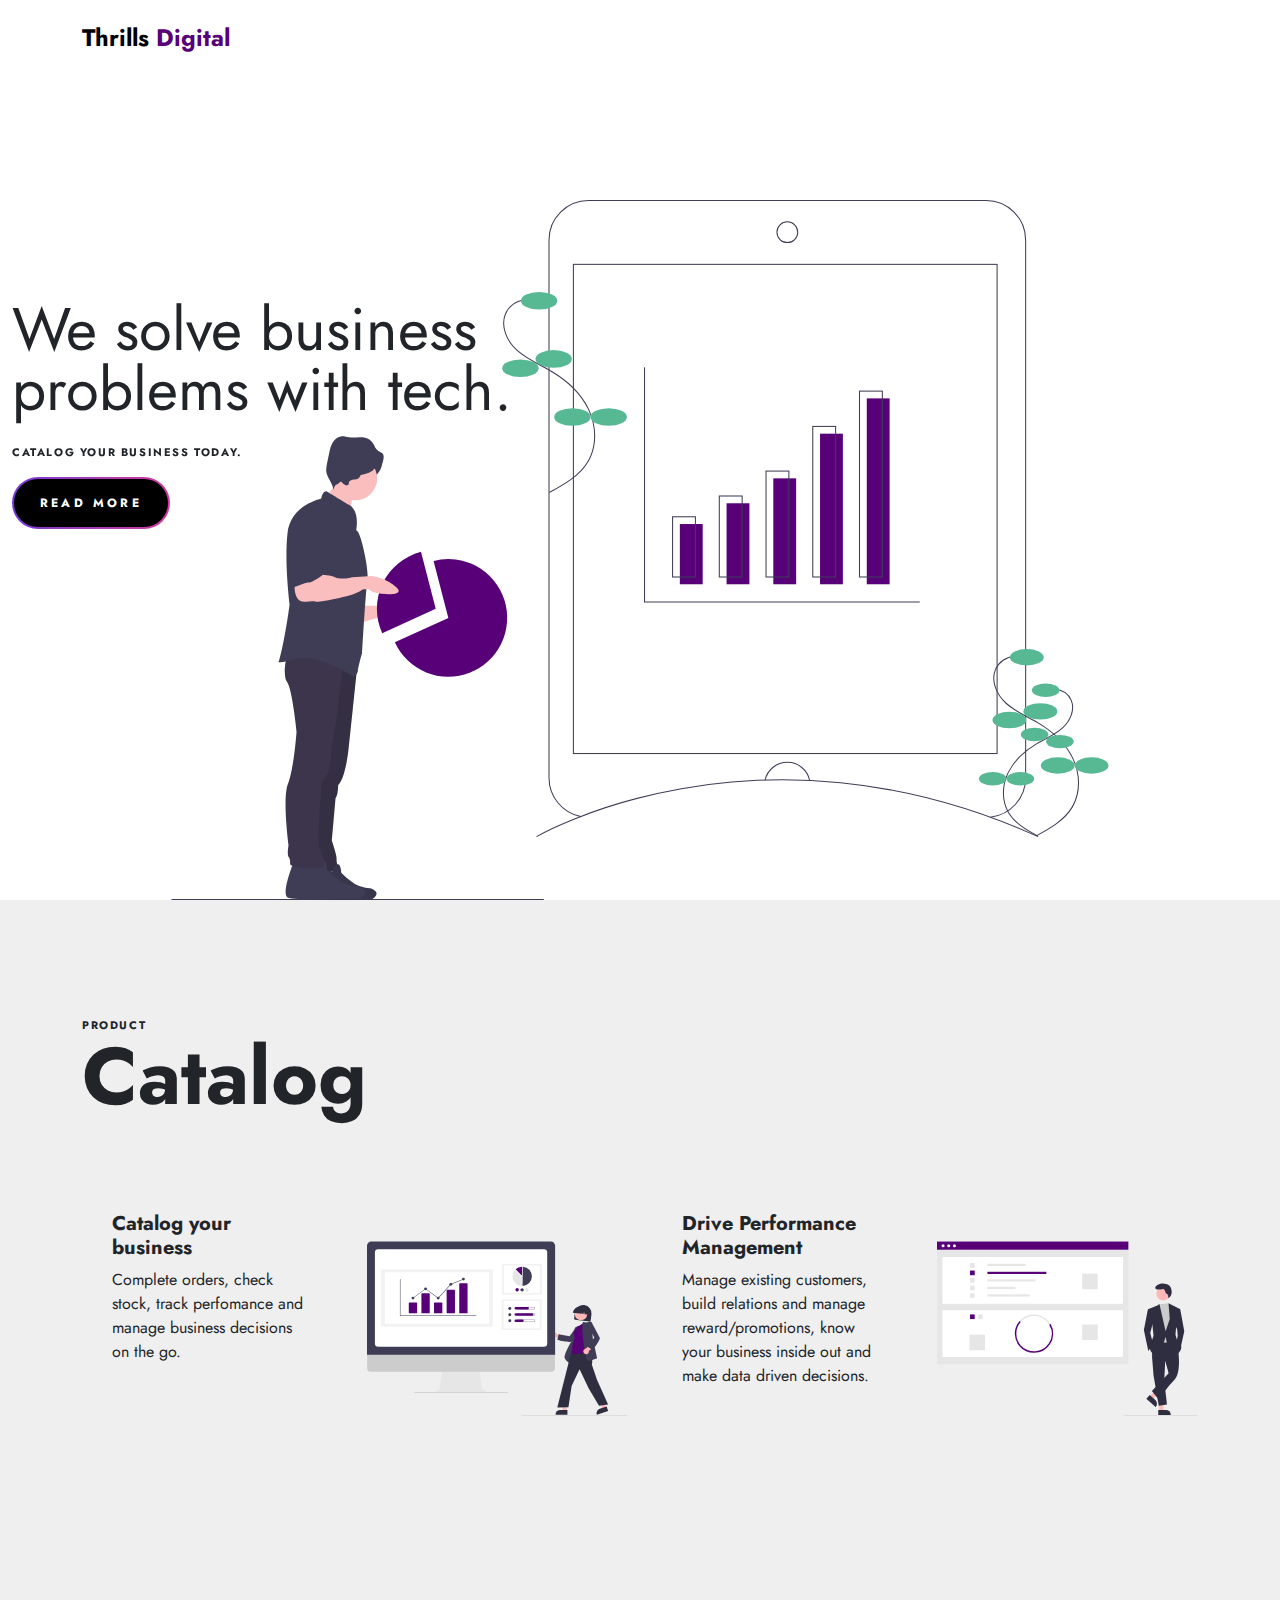
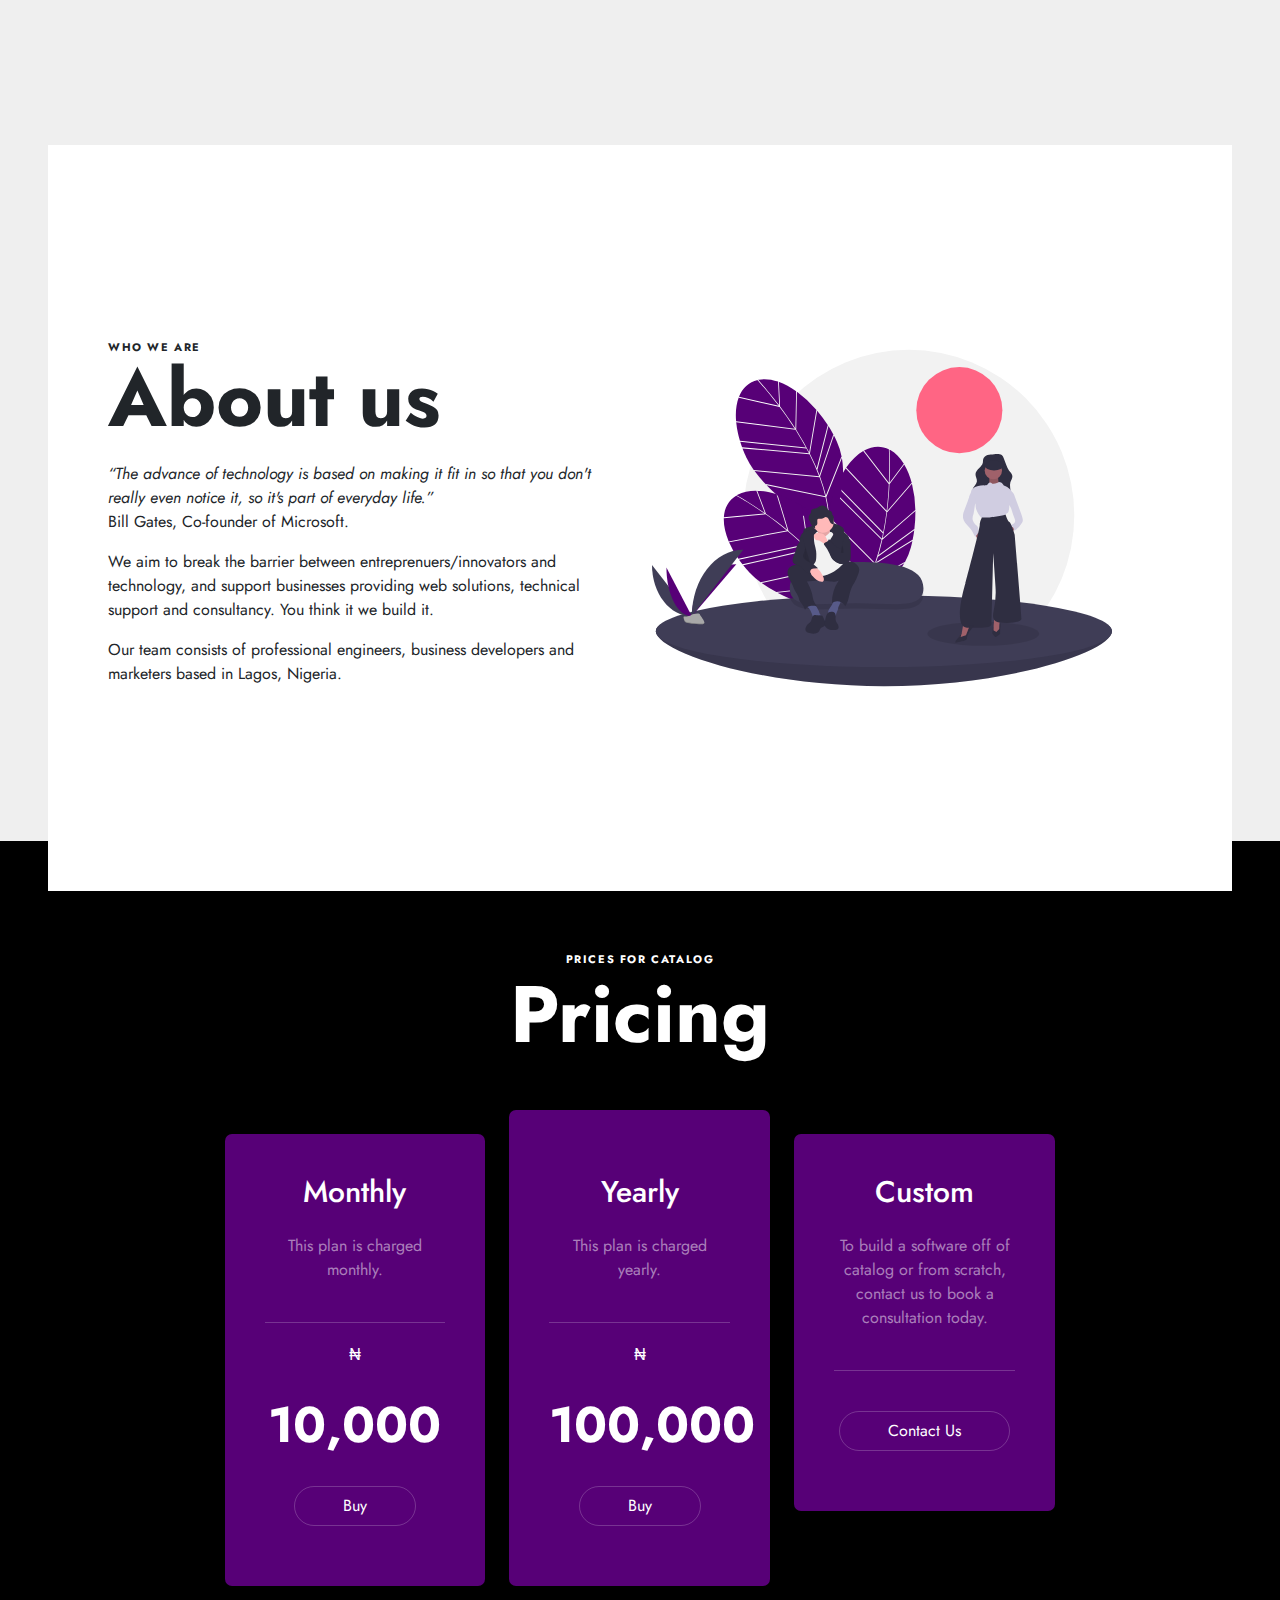
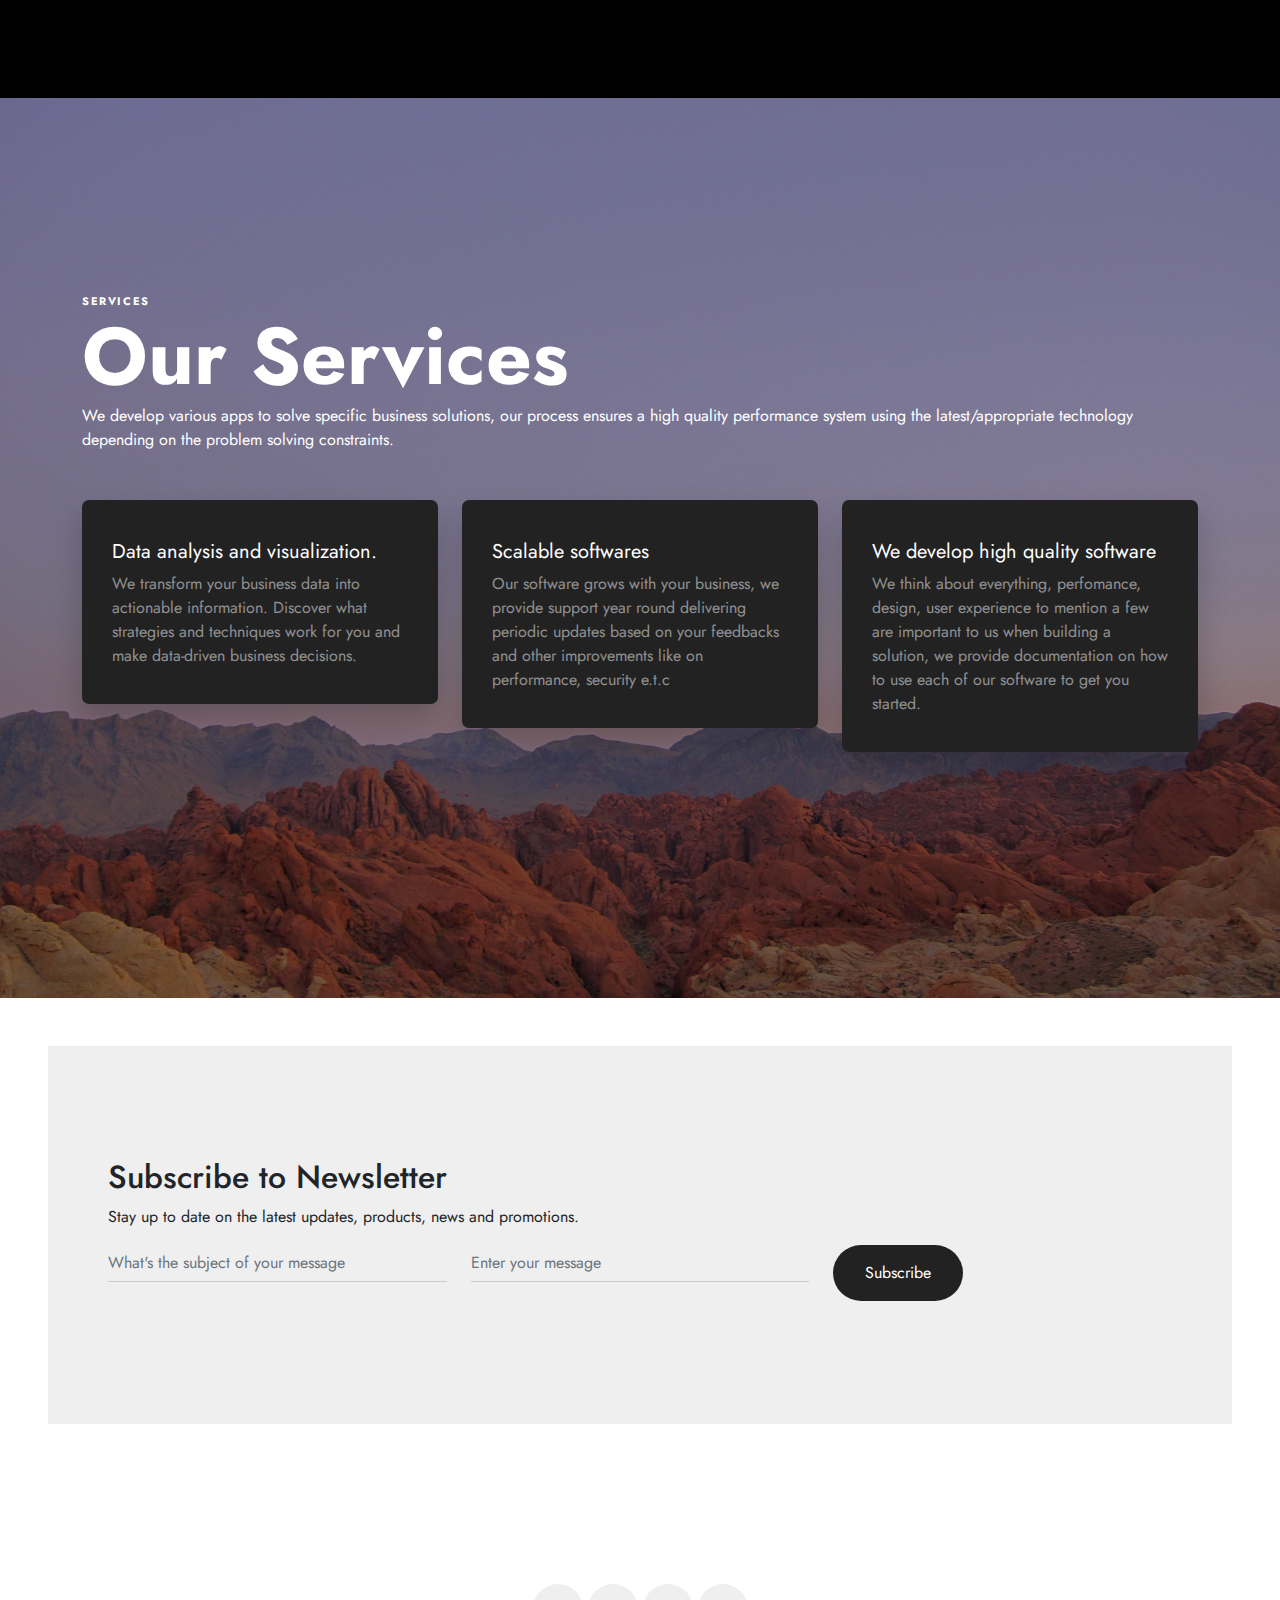
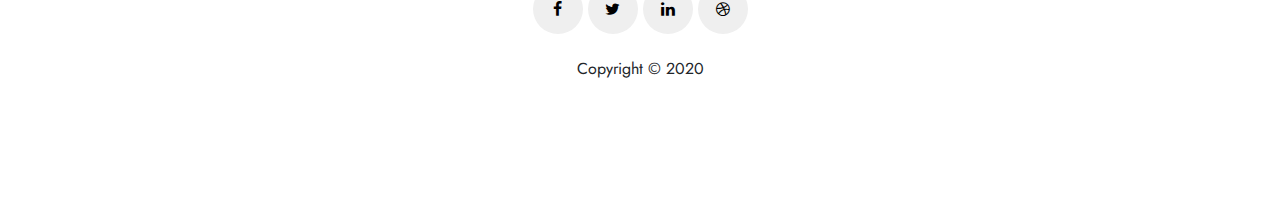
==== commit ce6ee0f1: "files" ====
--- a/index.html
+++ b/index.html
@@ -25,7 +25,14 @@
     <nav class="site-nav">
       <div class="container">
         <div class="site-navigation">
-          <a href="index-2.html" class="logo m-0" style="background-color: black;">Thrills <a  class="logo m-0" style="color: #570077; background-color: black;"> Digital</a></a>
+          <a
+            href="index-2.html"
+            class="logo m-0" style="color: black;"
+            >Thrills
+            <a class="logo m-0" style="color: #570077; ">
+              Digital</a
+            ></a
+          >
           <ul
             class="js-clone-nav d-none d-lg-inline-block text-start site-menu float-end"
           >
@@ -60,26 +67,333 @@
         </div>
       </div>
     </nav>
-    <div
-      class="hero v-h-full overlay"
-      style="background-image: url('images/sky_buildings.jpg')"
-    >
-      <div class="container">
-        <div class="row align-items-center v-h-full">
-          <div class="col-lg-10 col-xxl-6">
-            <h3 class="heading-2 text-white mb-4" data-aos="fade-up">
-              We build softwares at low rates for your business.
-            </h3>
-            <p
-              class="subheading text-white mb-5"
-              data-aos="fade-up"
-              data-aos-delay="100"
-            >
-              Get started today.
-            </p>
-            <p data-aos="fade-up" data-aos-delay="200">
-              <a href="#" class="btn btn-primary-gradient">Read More</a>
-            </p>
+    <div class="hero v-h-full" style="background-color: white">
+      <div class="row1">
+        <div class="col mb-1 mb-lg-0">
+          <div class="container">
+            <div class="row align-items-center">
+              <h3 class="heading-3 text-black mb-4" data-aos="fade-up">
+                We solve business problems with tech.
+              </h3>
+              <p
+                class="subheading text-blackmb-5"
+                data-aos="fade-up"
+                data-aos-delay="100"
+              >
+                Catalog your business today.
+              </p>
+              <p data-aos="fade-up" data-aos-delay="200">
+                <a href="#" class="btn btn-primary-gradient">Read More</a>
+              </p>
+            </div>
+          </div>
+        </div>
+        <div class="col mb-1 mb-lg-0" >
+          <div class="container">
+            <div class="row align-items-center">
+              <svg
+                id="ba354ced-3c01-45f5-bde9-1adf156d6856"
+                data-name="Layer 1"
+                xmlns="http://www.w3.org/2000/svg"
+                width="780"
+                height="700"
+                viewBox="0 0 902.28899 674.06422"
+                style="display: inlock;"
+              >
+                <title>metrics</title>
+                <path
+                  d="M330.4346,503.16409s23.12666,1.54177,27.23806-1.54178,21.58488,4.11141,23.12666,8.22281-24.66844,4.62533-28.77984,4.62533-23.64058,6.16711-23.64058,6.16711Z"
+                  transform="translate(-148.8555 -112.73091)"
+                  fill="#fbbebe"
+                />
+                <path
+                  d="M389.07708,451.551a56.62806,56.62806,0,0,0-37.31674,78.33241l51.52456-23.50593Z"
+                  transform="translate(-148.8555 -112.73091)"
+                  fill="#570077"
+                />
+                <path
+                  d="M415.44444,515.14853l-51.52456,23.50593a56.6365,56.6365,0,1,0,37.31674-78.3324Z"
+                  transform="translate(-148.8555 -112.73091)"
+                  fill="#570077"
+                />
+                <path
+                  d="M327.83712,560.75161l-8.195,77.75464s-2.56963,30.83554-10.27851,37.51657c0,0,0,9.76459-2.56963,12.84815l-3.59748,40.60012s5.13926,14.90385,4.62533,17.47348,2.0557,10.79244,1.54178,11.82029-24.66844,0-24.66844,0l5.13926-82.742,15.9317-115.11935Z"
+                  transform="translate(-148.8555 -112.73091)"
+                  fill="#3c354c"
+                />
+                <path
+                  d="M327.83712,560.75161l-8.195,77.75464s-2.56963,30.83554-10.27851,37.51657c0,0,0,9.76459-2.56963,12.84815l-3.59748,40.60012s5.13926,14.90385,4.62533,17.47348,2.0557,10.79244,1.54178,11.82029-24.66844,0-24.66844,0l5.13926-82.742,15.9317-115.11935Z"
+                  transform="translate(-148.8555 -112.73091)"
+                  opacity="0.1"
+                />
+                <line
+                  y1="673.56422"
+                  x2="358.50918"
+                  y2="673.56422"
+                  fill="none"
+                  stroke="#3f3d56"
+                  stroke-miterlimit="10"
+                />
+                <path
+                  d="M500.36467,725.763s211-123,483,0"
+                  transform="translate(-148.8555 -112.73091)"
+                  fill="none"
+                  stroke="#3f3d56"
+                  stroke-miterlimit="10"
+                />
+                <path
+                  d="M542.81953,706.456a38.155,38.155,0,0,1-30.45485-37.36683V151.37264a38.14173,38.14173,0,0,1,38.14173-38.14173H933.223a38.14172,38.14172,0,0,1,38.14173,38.14173V669.08917a38.14715,38.14715,0,0,1-34.033,37.923"
+                  transform="translate(-148.8555 -112.73091)"
+                  fill="none"
+                  stroke="#3f3d56"
+                  stroke-miterlimit="10"
+                />
+                <rect
+                  x="387.00918"
+                  y="61.97059"
+                  width="408"
+                  height="471.05882"
+                  fill="none"
+                  stroke="#3f3d56"
+                  stroke-miterlimit="10"
+                />
+                <circle
+                  cx="593.00918"
+                  cy="31"
+                  r="10"
+                  fill="none"
+                  stroke="#3f3d56"
+                  stroke-miterlimit="10"
+                />
+                <path
+                  d="M720.40836,671.34852a22.00589,22.00589,0,0,1,42.99021.356"
+                  transform="translate(-148.8555 -112.73091)"
+                  fill="none"
+                  stroke="#3f3d56"
+                  stroke-miterlimit="10"
+                />
+                <path
+                  d="M490.24533,208.68828a22.982,22.982,0,0,0-19.80994,13.851c-4.9535,11.97381,1.42449,26.03885,10.999,34.77028s21.87358,13.72225,33.04831,20.28233c15.00952,8.81129,28.4968,21.04282,36.00691,36.74387s8.30888,35.15009-.51891,50.1499c-8.1937,13.92241-23.09255,22.25491-37.30219,29.93971"
+                  transform="translate(-148.8555 -112.73091)"
+                  fill="none"
+                  stroke="#3f3d56"
+                  stroke-miterlimit="10"
+                />
+                <ellipse cx="354.00918" cy="97" rx="17.5" ry="8.5" fill="#57b894" />
+                <ellipse cx="368.00918" cy="153" rx="17.5" ry="8.5" fill="#57b894" />
+                <ellipse cx="336.00918" cy="162" rx="17.5" ry="8.5" fill="#57b894" />
+                <ellipse cx="386.00918" cy="209" rx="17.5" ry="8.5" fill="#57b894" />
+                <ellipse cx="421.00918" cy="209" rx="17.5" ry="8.5" fill="#57b894" />
+                <path
+                  d="M960.70767,552.0536a21.40072,21.40072,0,0,0-18.44688,12.89792c-4.61265,11.14993,1.32649,24.24719,10.24222,32.37783s20.36852,12.77805,30.77434,18.88676c13.97676,8.205,26.536,19.59492,33.52937,34.21562s7.73717,32.7315-.48321,46.69922c-7.62991,12.96444-21.50361,20.7236-34.73552,27.87963"
+                  transform="translate(-148.8555 -112.73091)"
+                  fill="none"
+                  stroke="#3f3d56"
+                  stroke-miterlimit="10"
+                />
+                <ellipse
+                  cx="823.60321"
+                  cy="440.29358"
+                  rx="16.29587"
+                  ry="7.91514"
+                  fill="#57b894"
+                />
+                <ellipse
+                  cx="836.63991"
+                  cy="492.44037"
+                  rx="16.29587"
+                  ry="7.91514"
+                  fill="#57b894"
+                />
+                <ellipse
+                  cx="806.84174"
+                  cy="500.8211"
+                  rx="16.29587"
+                  ry="7.91514"
+                  fill="#57b894"
+                />
+                <ellipse
+                  cx="853.40138"
+                  cy="544.58716"
+                  rx="16.29587"
+                  ry="7.91514"
+                  fill="#57b894"
+                />
+                <ellipse
+                  cx="885.99312"
+                  cy="544.58716"
+                  rx="16.29587"
+                  ry="7.91514"
+                  fill="#57b894"
+                />
+                <path
+                  d="M1000.22144,584.03287a17.47726,17.47726,0,0,1,15.06495,10.53331c3.767,9.10577-1.0833,19.80188-8.36448,26.4419s-16.6343,10.43542-25.13239,15.4242c-11.41436,6.70076-21.67109,16.00252-27.38233,27.94277s-6.3187,26.73074.39461,38.13772c6.2311,10.58763,17.5613,16.92428,28.36737,22.76837"
+                  transform="translate(-148.8555 -112.73091)"
+                  fill="none"
+                  stroke="#3f3d56"
+                  stroke-miterlimit="10"
+                />
+                <ellipse
+                  cx="841.76924"
+                  cy="472.09485"
+                  rx="13.3083"
+                  ry="6.46403"
+                  fill="#57b894"
+                />
+                <ellipse
+                  cx="831.1226"
+                  cy="514.68142"
+                  rx="13.3083"
+                  ry="6.46403"
+                  fill="#57b894"
+                />
+                <ellipse
+                  cx="855.45778"
+                  cy="521.52569"
+                  rx="13.3083"
+                  ry="6.46403"
+                  fill="#57b894"
+                />
+                <ellipse
+                  cx="817.43406"
+                  cy="557.26798"
+                  rx="13.3083"
+                  ry="6.46403"
+                  fill="#57b894"
+                />
+                <ellipse
+                  cx="790.81745"
+                  cy="557.26798"
+                  rx="13.3083"
+                  ry="6.46403"
+                  fill="#57b894"
+                />
+                <polyline
+                  points="455.509 161.032 455.509 387.032 720.509 387.032"
+                  fill="none"
+                  stroke="#3f3d56"
+                  stroke-miterlimit="10"
+                />
+                <rect x="489.50916" y="312.03211" width="22" height="58" fill="#570077" />
+                <rect x="534.50916" y="292.03211" width="22" height="78" fill="#570077" />
+                <rect x="579.50916" y="268.03211" width="22" height="102" fill="#570077" />
+                <rect x="624.50916" y="225.03211" width="22" height="145" fill="#570077" />
+                <rect x="669.50916" y="191.03211" width="22" height="179" fill="#570077" />
+                <rect
+                  x="482.50916"
+                  y="305.03211"
+                  width="22"
+                  height="58"
+                  fill="none"
+                  stroke="#3f3d56"
+                  stroke-miterlimit="10"
+                />
+                <rect
+                  x="527.50916"
+                  y="285.03211"
+                  width="22"
+                  height="78"
+                  fill="none"
+                  stroke="#3f3d56"
+                  stroke-miterlimit="10"
+                />
+                <rect
+                  x="572.50916"
+                  y="261.03211"
+                  width="22"
+                  height="102"
+                  fill="none"
+                  stroke="#3f3d56"
+                  stroke-miterlimit="10"
+                />
+                <rect
+                  x="617.50916"
+                  y="218.03211"
+                  width="22"
+                  height="145"
+                  fill="none"
+                  stroke="#3f3d56"
+                  stroke-miterlimit="10"
+                />
+                <rect
+                  x="662.50916"
+                  y="184.03211"
+                  width="22"
+                  height="179"
+                  fill="none"
+                  stroke="#3f3d56"
+                  stroke-miterlimit="10"
+                />
+                <ellipse
+                  cx="177.21073"
+                  cy="252.44414"
+                  rx="25.69628"
+                  ry="20.0431"
+                  fill="#3f3d56"
+                />
+                <path
+                  d="M282.81246,754.56165s-10.778,27.17924-5.15468,30.45949,64.66785.93721,64.66785.93721,9.84075-6.09189-1.40583-10.30936c0,0-9.37215-.46861-15.464-4.21747s-13.121-10.778-13.121-10.778-.46861-10.30937-4.21747-7.96633a9.63046,9.63046,0,0,0-4.21747,6.5605Z"
+                  transform="translate(-148.8555 -112.73091)"
+                  fill="#3f3d56"
+                />
+                <path
+                  d="M282.81246,754.56165s-10.778,27.17924-5.15468,30.45949,64.66785.93721,64.66785.93721,9.84075-6.09189-1.40583-10.30936c0,0-9.37215-.46861-15.464-4.21747s-13.121-10.778-13.121-10.778-.46861-10.30937-4.21747-7.96633a9.63046,9.63046,0,0,0-4.21747,6.5605Z"
+                  transform="translate(-148.8555 -112.73091)"
+                  opacity="0.1"
+                />
+                <path
+                  d="M266.19389,750.87626s-11.82029,29.80769-5.65318,33.40517,70.92174,1.02785,70.92174,1.02785,10.79244-6.681-1.54178-11.30636c0,0-10.27851-.51393-16.95954-4.62533s-14.38992-11.82029-14.38992-11.82029-.51393-11.30637-4.62533-8.73674a10.56177,10.56177,0,0,0-4.62533,7.195Z"
+                  transform="translate(-148.8555 -112.73091)"
+                  fill="#3f3d56"
+                />
+                <path
+                  d="M313.989,559.69591s-5.65318,52.93435-8.22281,64.24071a146.169,146.169,0,0,0-3.08356,22.61273s-.51392,16.44562-5.13925,21.071a13.89074,13.89074,0,0,0-4.11141,10.27852s-4.62533,51.90649-2.0557,58.0736,6.058,14.17919,3.48842,18.2906-31.75433,1.23858-31.75433-1.845,0-5.65318-1.54178-7.195,0-11.30636,0-11.30636-6.16711-45.73939-.51393-59.10146,8.22281-49.85079,8.22281-49.85079-4.1114-41.628-9.25066-48.309,1.02785-30.32162,1.02785-30.32162Z"
+                  transform="translate(-148.8555 -112.73091)"
+                  fill="#3c354c"
+                />
+                <path
+                  d="M299.52,395.312c.59744,1.361,2.02751,2.11883,3.3294,2.83607,7.5454,4.15691,13.86143,10.18377,20.08413,16.14118a23.57753,23.57753,0,0,1,.93551-15.94473c.743-1.72049,1.7167-3.56983,1.18565-5.36706a6.68154,6.68154,0,0,0-2.60609-3.11808,80.80321,80.80321,0,0,0-7.94756-5.42226c-1.92429-1.15126-5.88054-4.216-8.08873-3.88252-.11592,2.98358-.17645,5.65108-1.483,8.43959C304.61932,389.65567,299.74834,395.83233,299.52,395.312Z"
+                  transform="translate(-148.8555 -112.73091)"
+                  fill="#fbbebe"
+                />
+                <circle cx="176.95376" cy="268.11887" r="21.07095" fill="#fbbebe" />
+                <path
+                  d="M326.83712,430.70057s3.59748-17.9874-6.681-24.15451S298.05728,393.184,298.05728,393.184s-3.59748-.51392-5.13925,7.195c0,0-29.29377,5.65318-32.37732,33.40517s2.0557,68.35212,2.0557,68.35212-4.62533,35.46087-10.27851,54.47612c0,0-4.62533,4.1114,15.93169-2.05571s56.53183,17.47348,56.53183,17.47348,3.59748-3.59748,3.59748-6.16711,4.1114-17.47347,4.1114-17.47347,3.59748-63.21286,5.13926-70.40782S331.46245,431.72842,326.83712,430.70057Z"
+                  transform="translate(-148.8555 -112.73091)"
+                  fill="#3f3d56"
+                />
+                <path
+                  d="M320.84336,383.02049a8.78709,8.78709,0,0,1,4.13252-1.10059,7.86436,7.86436,0,0,0,4.08791-1.21807c1.9904-1.528,2.13639-4.4811,3.59247-6.52473,2.10808-2.95873,6.31357-3.31485,9.94347-3.16682,2.22017.09054,4.61113.22313,6.48072-.97769,1.91931-1.23275,2.78928-3.55546,3.43645-5.74283.76532-2.58671,1.2603-5.75-.63612-7.66847-1.31691-1.33219-3.39561-1.59566-4.85855-2.76563-1.51685-1.21309-2.141-3.18734-2.96553-4.94593a13.366,13.366,0,0,0-4.304-5.39105c-2.75973-1.91747-6.28454-2.34744-9.64482-2.31151s-6.73468.47777-10.06976.0654c-2.73245-.33785-5.45691-1.24675-8.18053-.84389-3.47062.51335-6.34186,3.13169-8.052,6.19506s-2.44392,6.56-3.15543,9.99546l-1.93514,9.34358c-.6002,2.898-1.20287,5.873-.73955,8.796.96047,6.05937,6.3192,10.87578,6.68844,16.99969a10.43562,10.43562,0,0,1,6.36967-7.57419,1.99336,1.99336,0,0,1,1.29778-.15743c.53239.17017.84356.70207,1.17955,1.14875.88035,1.17036,3.64586,2.946,5.21349,2.11576C320.127,386.54845,319.0799,384.21648,320.84336,383.02049Z"
+                  transform="translate(-148.8555 -112.73091)"
+                  fill="#3f3d56"
+                />
+                <path
+                  d="M267.73567,479.00958s-3.59748,22.61273,11.30636,20.557c0,0,7.70889-1.02785,8.73674,0s39.05835-5.65319,44.19761-11.30637c0,0,6.16711-2.0557,9.25066,1.02785s33.91909,6.16711,24.66843-3.08355-23.64058-11.30637-23.64058-11.30637L322.72572,475.926s-10.27852,3.08355-16.44563,0-23.64058-2.05571-23.64058-2.05571Z"
+                  transform="translate(-148.8555 -112.73091)"
+                  fill="#fbbebe"
+                />
+                <path
+                  d="M288.80662,407.57391S265.68,410.14354,265.68,443.54871v42.65583s12.84815-5.65318,15.41778-5.13926,12.84814-6.681,12.84814-6.681,11.82029-27.752,10.79244-35.46087S304.22439,408.60176,288.80662,407.57391Z"
+                  transform="translate(-148.8555 -112.73091)"
+                  fill="#3f3d56"
+                />
+                <ellipse
+                  cx="176.95376"
+                  cy="255.01377"
+                  rx="19.78614"
+                  ry="10.27851"
+                  fill="#3f3d56"
+                />
+                <ellipse
+                  cx="158.45244"
+                  cy="256.81251"
+                  rx="6.938"
+                  ry="17.21651"
+                  fill="#3f3d56"
+                />
+              </svg>
+
+            </div>
           </div>
         </div>
       </div>
@@ -693,7 +1007,7 @@
               </svg>
             </div>
           </div>
-          <div style="justify-content: center;">
+          <div style="margin-left: 50%">
             <p data-aos="fade-up" data-aos-delay="200">
               <a href="#" class="btn btn-primary-gradient">Get Started</a>
             </p>
@@ -1266,7 +1580,7 @@
     </div>
     <div
       class="section-5 bg-image overlay v-h-full"
-      style="background-image: url('images/bg_hero_2.jpg')"
+      style="background-image: url('images/missmushroom.jpg')"
     >
       <div class="container">
         <div class="row align-items-md-center v-h-full">
@@ -1274,8 +1588,10 @@
             <h3 class="subheading text-white">Services</h3>
             <h2 class="heading text-white">Our Services</h2>
             <p class="text-white mb-5">
-              We develop various apps to solve specific business solutions, our process ensures a high quality performance system
-              using the latest/appropriate technology depending on the problem solving constraints.
+              We develop various apps to solve specific business solutions, our
+              process ensures a high quality performance system using the
+              latest/appropriate technology depending on the problem solving
+              constraints.
             </p>
             <div class="row">
               <div class="col-lg-4">
@@ -1283,9 +1599,9 @@
                   <div>
                     <h3>Data analysis and visualization.</h3>
                     <p>
-                      We transform your business data into actionable information. 
-                      Discover what strategies and techniques work for you and
-                      make data-driven business decisions.
+                      We transform your business data into actionable
+                      information. Discover what strategies and techniques work
+                      for you and make data-driven business decisions.
                     </p>
                   </div>
                 </div>
@@ -1295,9 +1611,10 @@
                   <div>
                     <h3>Scalable softwares</h3>
                     <p>
-                      Our software grows with your business, we provide support year round 
-                      delivering periodic updates based on your feedbacks 
-                      and other improvements like on performance, security e.t.c
+                      Our software grows with your business, we provide support
+                      year round delivering periodic updates based on your
+                      feedbacks and other improvements like on performance,
+                      security e.t.c
                     </p>
                   </div>
                 </div>
@@ -1307,9 +1624,10 @@
                   <div>
                     <h3>We develop high quality software</h3>
                     <p>
-                      We think about everything, perfomance, design, user experience to mention a few are 
-                      important to us when building a solution, we provide documentation on how to use each 
-                      of our software to get you started.
+                      We think about everything, perfomance, design, user
+                      experience to mention a few are important to us when
+                      building a solution, we provide documentation on how to
+                      use each of our software to get you started.
                     </p>
                   </div>
                 </div>
@@ -1320,7 +1638,7 @@
       </div>
     </div>
     <!-- <div class="section section-6 half-overlay"> -->
-      <!-- <div class="container">
+    <!-- <div class="container">
         <div class="box-white">
           <div class="row">
             <div class="col-lg-7 mx-auto text-center">
@@ -1403,7 +1721,7 @@
           </div>
         </div>
       </div> -->
-      <!-- <div class="container">
+    <!-- <div class="container">
         <div class="row mb-5">
           <div class="col-lg-7">
             <h3 class="subheading text-white">Team</h3>
@@ -1480,17 +1798,19 @@
               <div class="form-group">
                 <input
                   type="text"
+                  id="Subject"
                   class="form-control"
-                  placeholder="Your name"
+                  placeholder="What's the subject of your message"
                 />
               </div>
             </div>
             <div class="col-sm-4 col-md-4 col-lg-4">
               <div class="form-group">
                 <input
-                  type="email"
+                  type="text"
+                  id="message"
                   class="form-control"
-                  placeholder="Your email"
+                  placeholder="Enter your message"
                 />
               </div>
             </div>
@@ -1498,6 +1818,7 @@
               <input
                 type="submit"
                 class="btn btn-black btn-block"
+                onclick="sendEmail()"
                 value="Subscribe"
               />
             </div>
@@ -1527,10 +1848,7 @@
         </div>
         <div class="row">
           <div class="col-12">
-            <p>
-              Copyright &copy;
-              2020
-            </p>
+            <p>Copyright &copy; 2020</p>
           </div>
         </div>
       </div>
@@ -1542,13 +1860,24 @@
         <span class="visually-hidden">Loading...</span>
       </div>
     </div>
-    
+
+    <script src="https://smtpjs.com/v3/smtp.js"></script>
     <script src="js/bootstrap.bundle.min.js"></script>
     <script src="js/tiny-slider.js"></script>
     <script src="js/aos.js"></script>
     <script src="js/navbar.js"></script>
     <script src="js/custom.js"></script>
-
+    <script>
+      function sendEmail() {
+        Email.send({
+          SecureToken: "4436eb45-2434-4815-bc8d-2af63047b66f ",
+          To: "fadothegreat@gmail.com",
+          From: "thrillsdigital@gmail.com",
+          Subject: document.getElementById("Subject").value(),
+          Body: document.getElementById("message").value(),
+        }).then((message) => alert(message));
+      }
+    </script>
   </body>
 
   <!-- Mirrored from preview.colorlib.com/theme/action/ by HTTrack Website Copier/3.x [XR&CO'2014], Wed, 24 Feb 2021 07:00:52 GMT -->
--- a/css/style.css
+++ b/css/style.css
@@ -68,6 +68,8 @@
 hr:not([size]) {
   height: 1px;
 }
+svg {display: block;}
+
 h1,
 .h1,
 h2,
@@ -85,6 +87,7 @@
   font-weight: 500;
   line-height: 1.2;
 }
+
 h1,
 .h1 {
   font-size: calc(1.375rem + 1.5vw);
@@ -578,6 +581,18 @@
   .container-xxl {
     max-width: 1320px;
   }
+}
+.row1 {
+  --bs-gutter-x: 1.5rem;
+  --bs-gutter-y: 0;
+  display: -webkit-box;
+  display: -ms-flexbox;
+  display: flex;
+  -ms-flex-wrap: wrap;
+  flex-wrap: wrap;
+  margin-top: calc(var(--bs-gutter-y) * -1);
+  margin-right: calc(var(--bs-gutter-x) / -2);
+  margin-left: calc(var(--bs-gutter-x) / -2);
 }
 .row {
   --bs-gutter-x: 1.5rem;
@@ -10548,7 +10563,7 @@
 }
 .logo {
   font-size: 24px;
-  color: #fff;
+  color: rgb(0, 0, 0);
   font-weight: 700;
 }
 .logo:hover {
@@ -10868,7 +10883,7 @@
   -webkit-overflow-scrolling: touch;
   position: relative;
   padding: 0 20px 20px;
-  height: calc(100vh - 52px);
+  height: calc(100vh - 260px);
   padding-bottom: 150px;
 }
 .site-mobile-menu .site-nav-wrap {
@@ -10963,52 +10978,52 @@
   z-index: 100;
   width: 100%;
 }
-.sticky-wrapper .site-navbar {
+.site-navbar {
   -webkit-transition: 0.3s all ease;
   -o-transition: 0.3s all ease;
   transition: 0.3s all ease;
 }
-.sticky-wrapper .site-navbar .site-menu-toggle {
+.site-navbar .site-menu-toggle {
   color: #000;
 }
-.sticky-wrapper .site-navbar .site-logo a {
+.site-navbar .site-logo a {
   color: #000;
 }
-.sticky-wrapper .site-navbar .site-menu > li > a {
+.site-navbar .site-menu > li > a {
   color: rgba(0, 0, 0, 0.8) !important;
 }
-.sticky-wrapper .site-navbar .site-menu > li > a:hover,
-.sticky-wrapper .site-navbar .site-menu > li > a.active {
+.site-navbar .site-menu > li > a:hover,
+.site-navbar .site-menu > li > a.active {
   color: #000 !important;
 }
-.sticky-wrapper.is-sticky .burger:before,
-.sticky-wrapper.is-sticky .burger span,
-.sticky-wrapper.is-sticky .burger:after {
+is-sticky .burger:before,
+is-sticky .burger span,
+is-sticky .burger:after {
   background: #000;
   -webkit-transition: 0s all ease;
   -o-transition: 0s all ease;
   transition: 0s all ease;
 }
-.sticky-wrapper.is-sticky .site-navbar {
+is-sticky .site-navbar {
   background: #000;
   border-bottom: 1px solid transparent;
   -webkit-box-shadow: 4px 0 20px -5px rgba(0, 0, 0, 0.1);
   box-shadow: 4px 0 20px -5px rgba(0, 0, 0, 0.1);
 }
-.sticky-wrapper.is-sticky .site-navbar .site-logo a {
+is-sticky .site-navbar .site-logo a {
   color: #000 !important;
 }
-.sticky-wrapper.is-sticky .site-navbar .site-menu > li > a {
+is-sticky .site-navbar .site-menu > li > a {
   color: #000 !important;
 }
-.sticky-wrapper.is-sticky .site-navbar .site-menu > li > a:hover,
-.sticky-wrapper.is-sticky .site-navbar .site-menu > li > a.active {
+is-sticky .site-navbar .site-menu > li > a:hover,
+is-sticky .site-navbar .site-menu > li > a.active {
   color: #743ad5 !important;
 }
-.sticky-wrapper.is-sticky .site-navbar .site-menu > li.active a {
+is-sticky .site-navbar .site-menu > li.active a {
   color: #743ad5 !important;
 }
-.sticky-wrapper .shrink {
+.shrink {
   padding-top: 0 !important;
   padding-bottom: 0 !important;
 }
@@ -11152,6 +11167,19 @@
   font-weight: 700;
   line-height: 1;
 }
+
+.heading-3 {
+  font-size: 60px;
+  font-weight: 400;
+  line-height: 1;
+}
+@media (min-width: 800px) {
+  .row1{
+    padding-top: 300px;
+  }
+}
+
+
 @media (max-width: 991.98px) {
   .heading-2 {
     font-size: 60px;
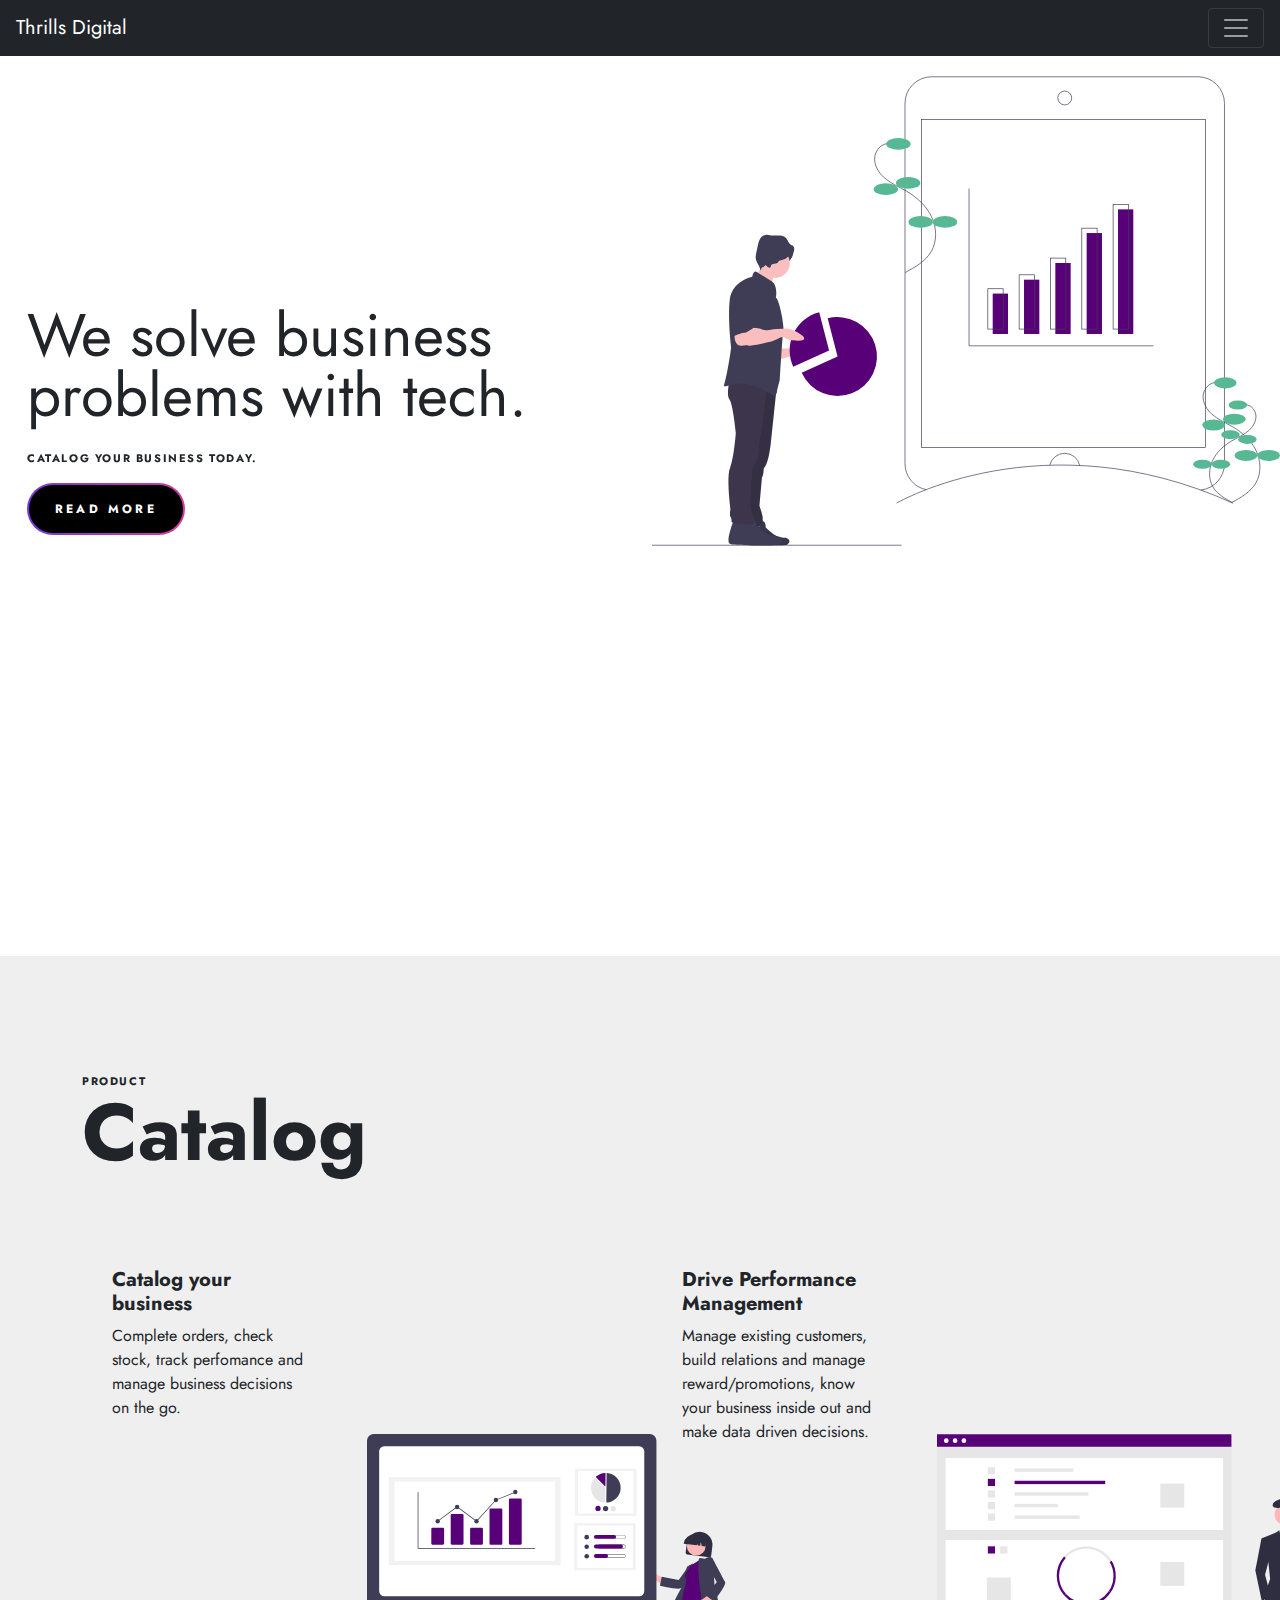
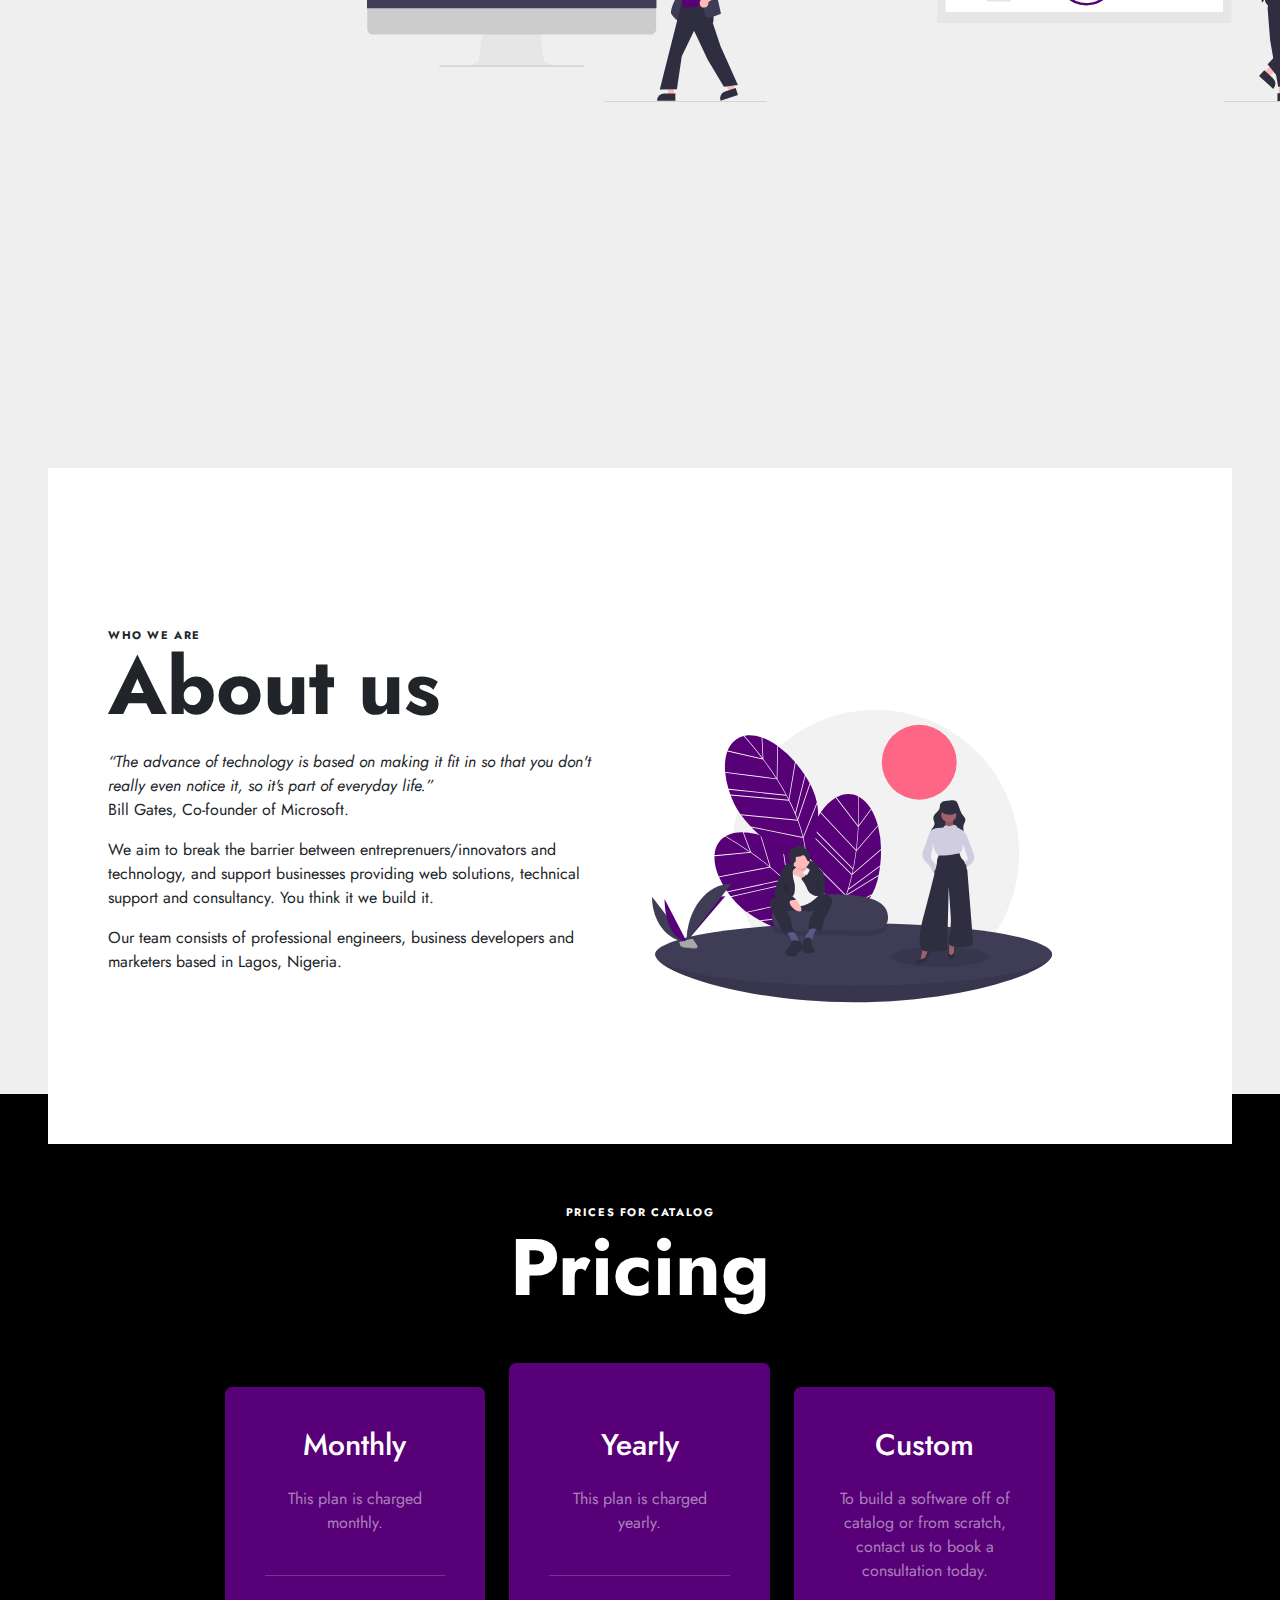
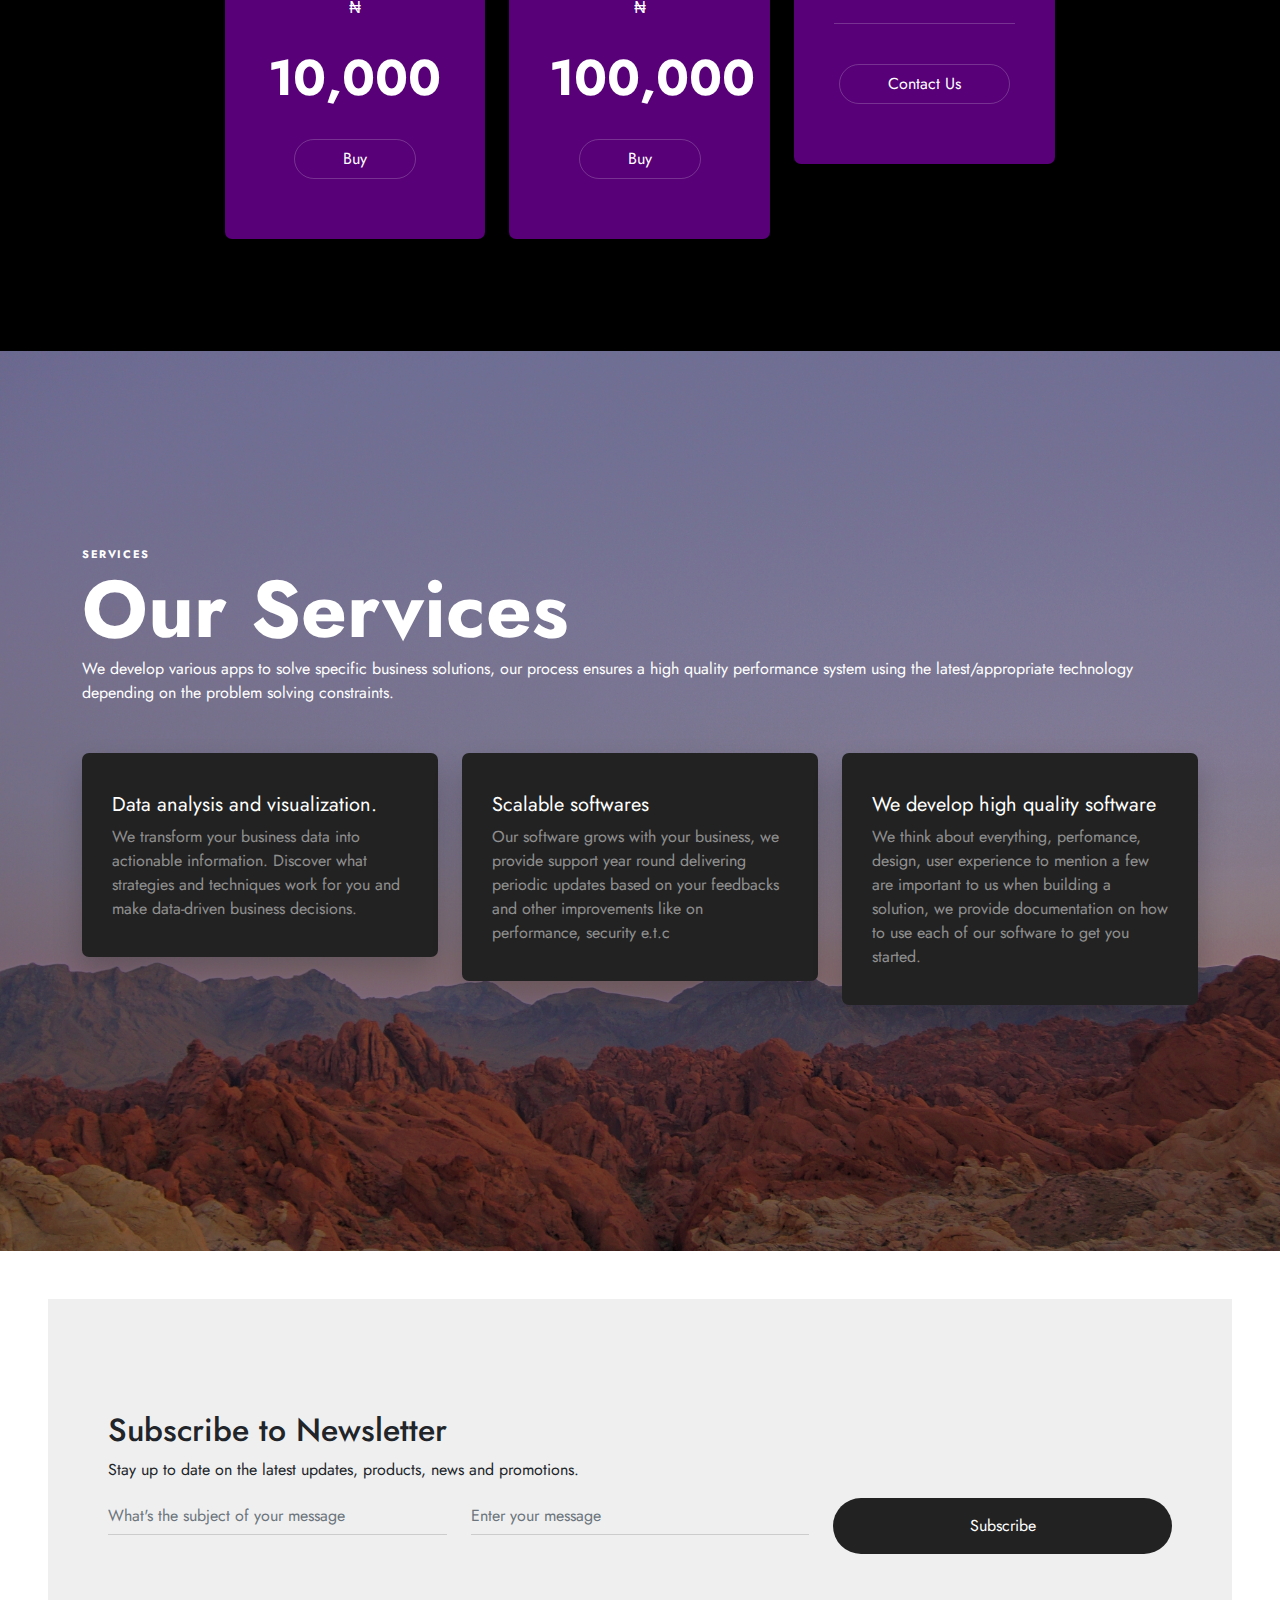
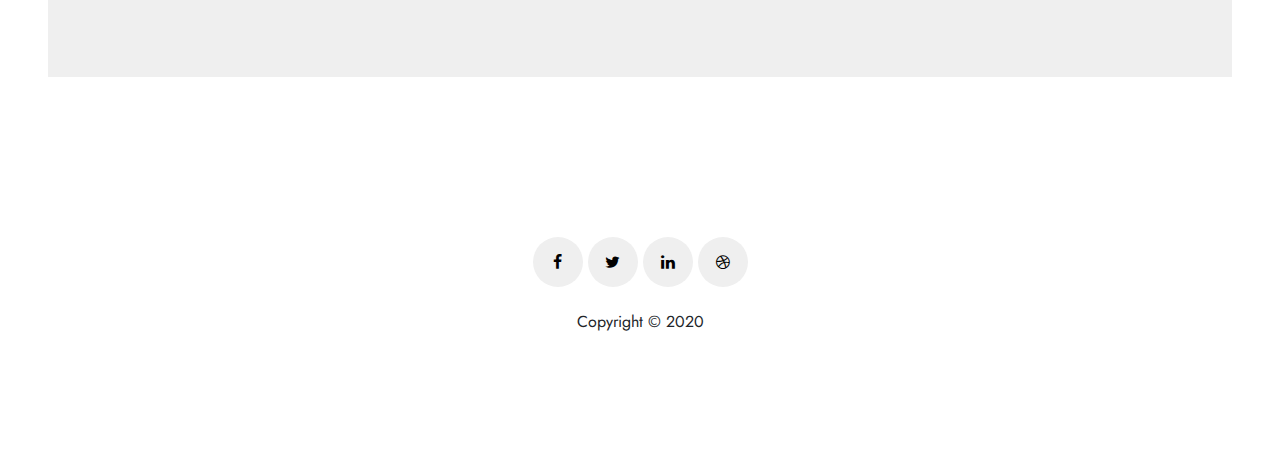
==== commit 37499197: "managed landing page" ====
--- a/index.html
+++ b/index.html
@@ -3,6 +3,8 @@
   <head>
     <meta charset="utf-8" />
     <meta name="viewport" content="width=device-width, initial-scale=1" />
+    <link rel="stylesheet" href="https://maxcdn.bootstrapcdn.com/bootstrap/4.0.0/css/bootstrap.min.css" integrity="sha384-Gn5384xqQ1aoWXA+058RXPxPg6fy4IWvTNh0E263XmFcJlSAwiGgFAW/dAiS6JXm" crossorigin="anonymous">
+
     <link
       href="https://fonts.googleapis.com/css2?family=Jost:wght@400;600;700&amp;display=swap"
       rel="stylesheet"
@@ -13,6 +15,7 @@
     <link rel="stylesheet" href="css/style.css" />
     <title>Thrills Digital</title>
   </head>
+
   <body>
     <div class="site-mobile-menu site-navbar-target">
       <div class="site-mobile-menu-header">
@@ -22,50 +25,25 @@
       </div>
       <div class="site-mobile-menu-body"></div>
     </div>
-    <nav class="site-nav">
-      <div class="container">
-        <div class="site-navigation">
-          <a
-            href="index-2.html"
-            class="logo m-0" style="color: black;"
-            >Thrills
-            <a class="logo m-0" style="color: #570077; ">
-              Digital</a
-            ></a
-          >
-          <ul
-            class="js-clone-nav d-none d-lg-inline-block text-start site-menu float-end"
-          >
-            <li class="active"><a href="index-2.html">Home</a></li>
-            <!-- <li class="has-children">
-              <a href="#">Dropdown</a>
-              <ul class="dropdown">
-                <li><a href="#">Menu One</a></li>
-                <li class="has-children">
-                  <a href="#">Menu Two</a>
-                  <ul class="dropdown">
-                    <li><a href="#">Sub Menu One</a></li>
-                    <li><a href="#">Sub Menu Two</a></li>
-                    <li><a href="#">Sub Menu Three</a></li>
-                  </ul>
-                </li>
-                <li><a href="#">Menu Three</a></li>
-              </ul>
-            </li> -->
-            <li><a href="#section-5">Services</a></li>
-            <li><a href="#box-white">About</a></li>
-            <li><a href="contact.html">Contact Us</a></li>
-          </ul>
-          <a
-            href="#"
-            class="burger ms-auto float-end site-menu-toggle mt-2 js-menu-toggle d-inline-block d-lg-none light"
-            data-toggle="collapse"
-            data-target="#main-navbar"
-          >
-            <span></span>
-          </a>
-        </div>
-      </div>
+    <nav class="navbar navbar-dark bg-dark" >
+      <a class="navbar-brand" href="index-2.html">
+        Thrills
+        Digital
+      </a>
+      <button class="navbar-toggler" type="button" data-toggle="collapse" data-target="#navbarSupportedContent" aria-controls="navbarSupportedContent" aria-expanded="false" aria-label="Toggle navigation">
+        <span class="navbar-toggler-icon"></span>
+      </button>
+
+      <div class="collapse navbar-collapse" id="navbarSupportedContent">
+        <ul class="navbar-nav mr-auto">
+          <li class="nav-item active">
+            <a class="nav-link" href="#">Home <span class="sr-only">(current)</span></a>
+          </li>
+          <li class="nav-item">
+            <a class="nav-link" href="#">Link</a>
+          </li>
+        </ul>
+      </div>  
     </nav>
     <div class="hero v-h-full" style="background-color: white">
       <div class="row1">
@@ -88,7 +66,7 @@
             </div>
           </div>
         </div>
-        <div class="col mb-1 mb-lg-0" >
+        <div class="col mb-1 mb-lg-0" style="position: relative;">
           <div class="container">
             <div class="row align-items-center">
               <svg
@@ -97,8 +75,7 @@
                 xmlns="http://www.w3.org/2000/svg"
                 width="780"
                 height="700"
-                viewBox="0 0 902.28899 674.06422"
-                style="display: inlock;"
+                viewBox="0 0 902.28899 674.06422" 
               >
                 <title>metrics</title>
                 <path
@@ -1861,12 +1838,17 @@
       </div>
     </div>
 
+    <script src="https://code.jquery.com/jquery-3.2.1.slim.min.js" integrity="sha384-KJ3o2DKtIkvYIK3UENzmM7KCkRr/rE9/Qpg6aAZGJwFDMVNA/GpGFF93hXpG5KkN" crossorigin="anonymous"></script>
+    <script src="https://cdnjs.cloudflare.com/ajax/libs/popper.js/1.12.9/umd/popper.min.js" integrity="sha384-ApNbgh9B+Y1QKtv3Rn7W3mgPxhU9K/ScQsAP7hUibX39j7fakFPskvXusvfa0b4Q" crossorigin="anonymous"></script>
+    <script src="https://maxcdn.bootstrapcdn.com/bootstrap/4.0.0/js/bootstrap.min.js" integrity="sha384-JZR6Spejh4U02d8jOt6vLEHfe/JQGiRRSQQxSfFWpi1MquVdAyjUar5+76PVCmYl" crossorigin="anonymous"></script>
+
     <script src="https://smtpjs.com/v3/smtp.js"></script>
     <script src="js/bootstrap.bundle.min.js"></script>
     <script src="js/tiny-slider.js"></script>
     <script src="js/aos.js"></script>
     <script src="js/navbar.js"></script>
     <script src="js/custom.js"></script>
+    
     <script>
       function sendEmail() {
         Email.send({
--- a/css/style.css
+++ b/css/style.css
@@ -68,7 +68,7 @@
 hr:not([size]) {
   height: 1px;
 }
-svg {display: block;}
+svg {display: block;height:480px;width:400px;margin-top:100px;}
 
 h1,
 .h1,
@@ -4023,16 +4023,7 @@
   border-top-left-radius: 0;
   border-top-right-radius: 0;
 }
-.nav {
-  display: -webkit-box;
-  display: -ms-flexbox;
-  display: flex;
-  -ms-flex-wrap: wrap;
-  flex-wrap: wrap;
-  padding-left: 0;
-  margin-bottom: 0;
-  list-style: none;
-}
+
 .nav-link {
   display: block;
   padding: 0.5rem 1rem;
@@ -10574,11 +10565,11 @@
   top: 0;
   z-index: 9;
   width: 100%;
-}
-.site-nav {
   padding-top: 20px;
   padding-bottom: 20px;
-}
+  background-color: #000;
+}
+
 .site-nav h1,
 .site-nav .h1 {
   margin: 0;
@@ -11175,7 +11166,7 @@
 }
 @media (min-width: 800px) {
   .row1{
-    padding-top: 300px;
+    padding-top: 250px;
   }
 }
 
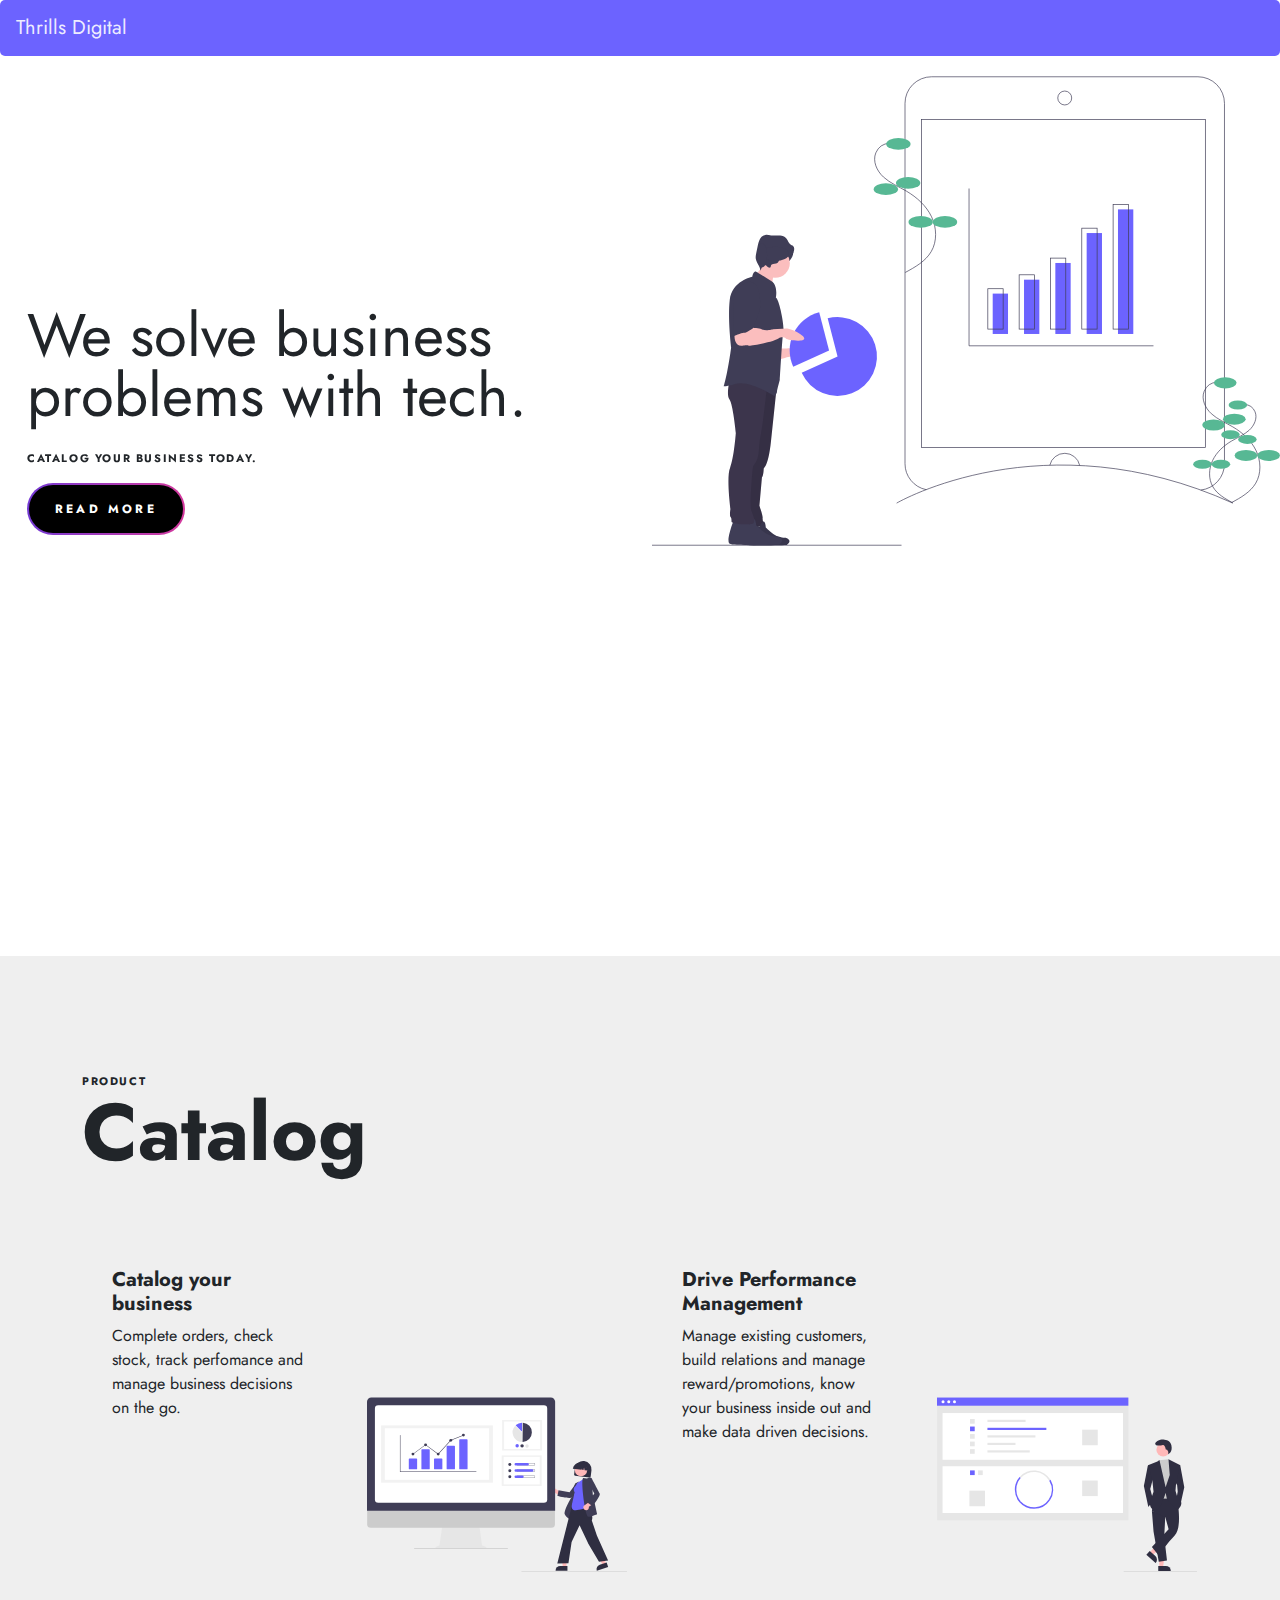
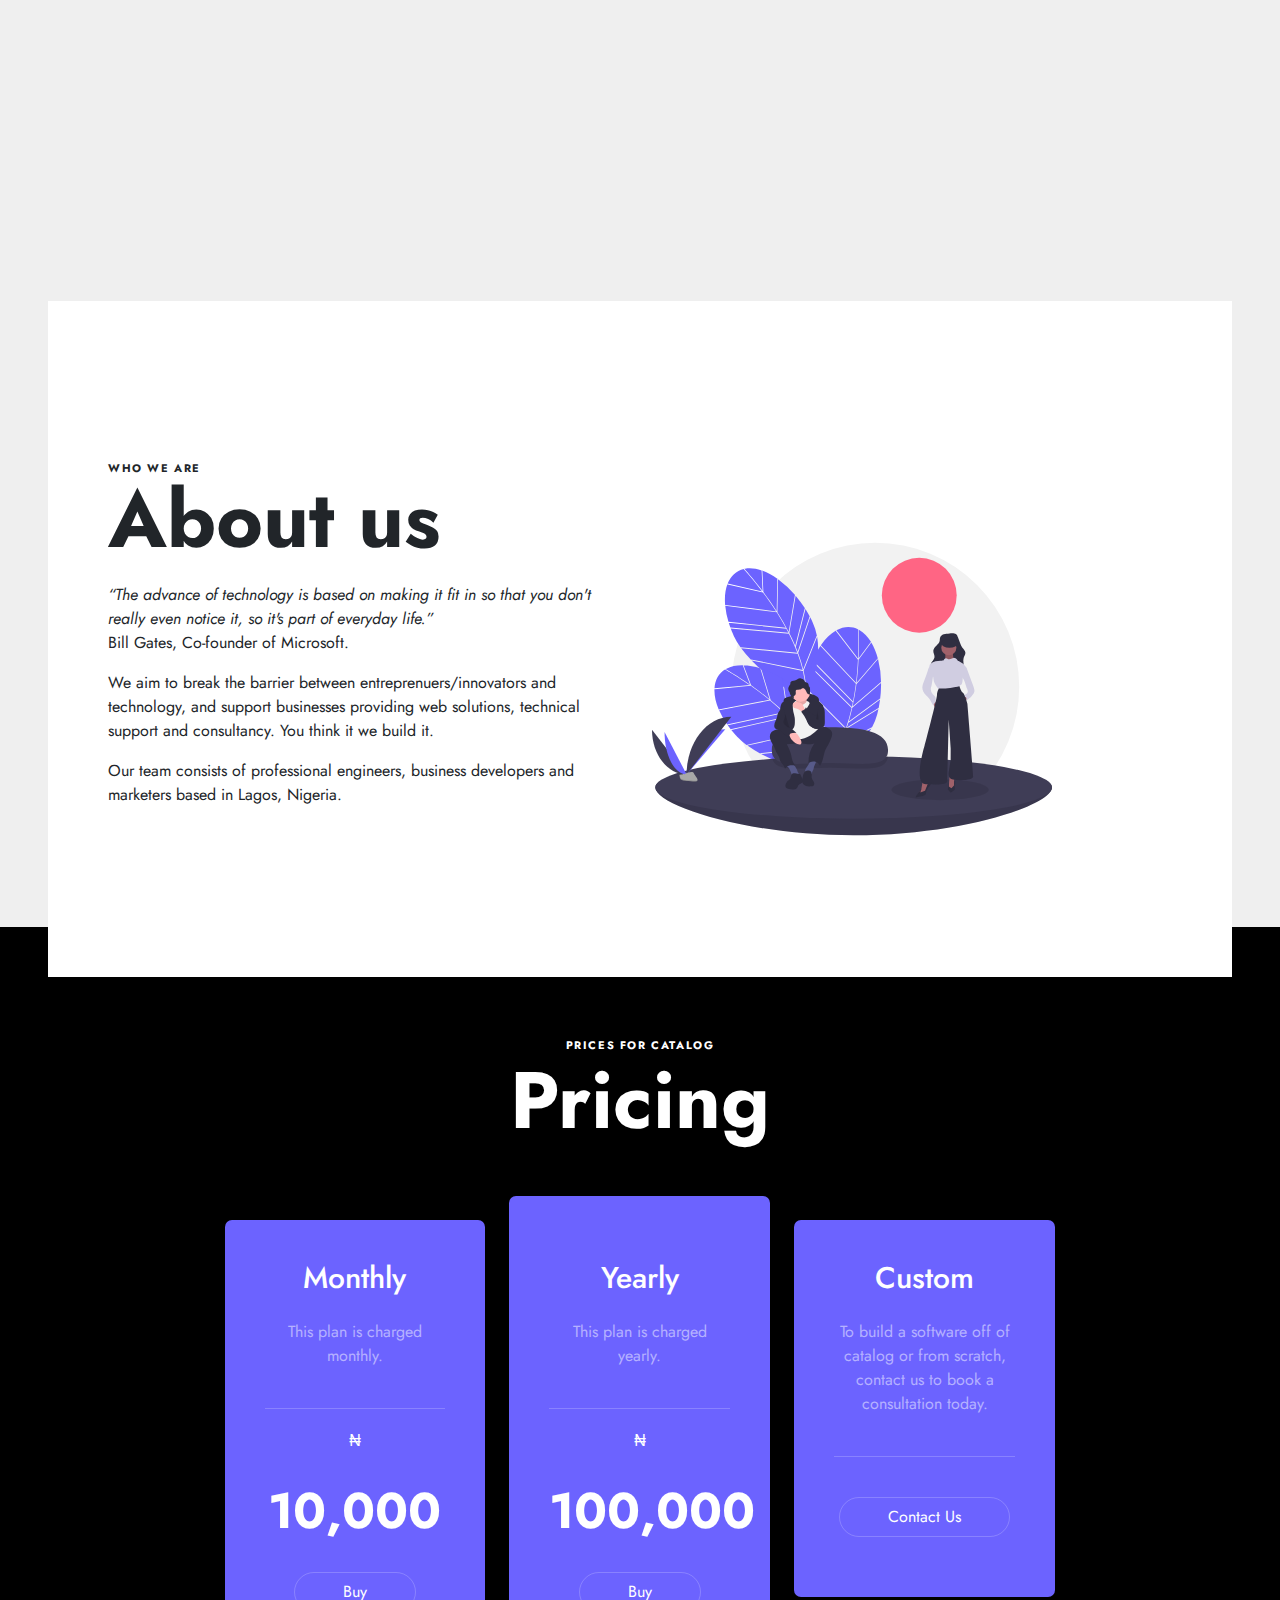
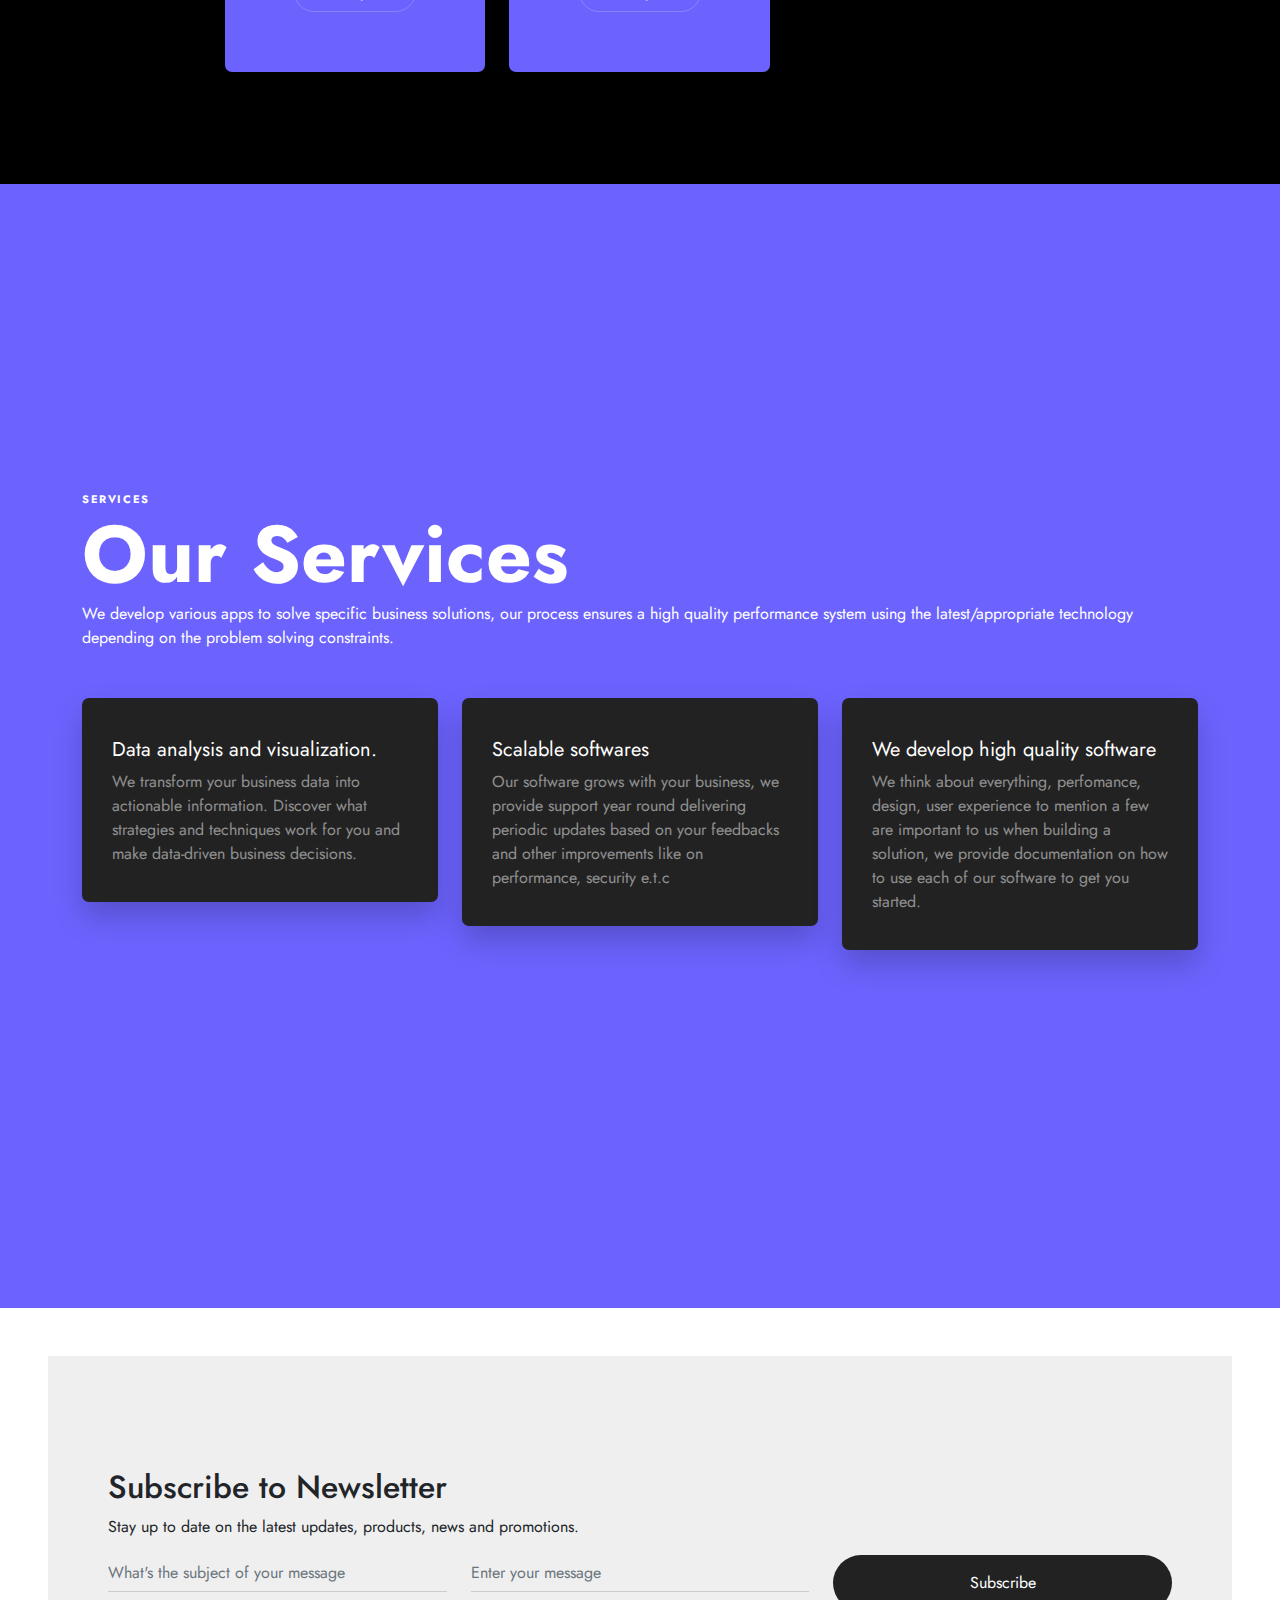
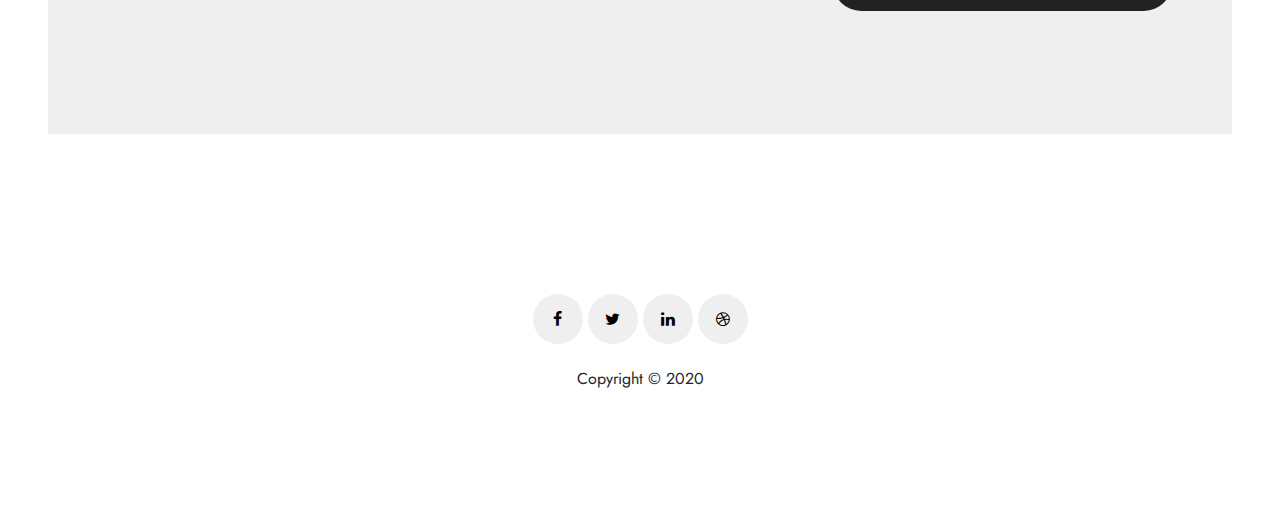
==== commit 3925f4fe: "changed color scheme" ====
--- a/index.html
+++ b/index.html
@@ -3,7 +3,12 @@
   <head>
     <meta charset="utf-8" />
     <meta name="viewport" content="width=device-width, initial-scale=1" />
-    <link rel="stylesheet" href="https://maxcdn.bootstrapcdn.com/bootstrap/4.0.0/css/bootstrap.min.css" integrity="sha384-Gn5384xqQ1aoWXA+058RXPxPg6fy4IWvTNh0E263XmFcJlSAwiGgFAW/dAiS6JXm" crossorigin="anonymous">
+    <link
+      rel="stylesheet"
+      href="https://maxcdn.bootstrapcdn.com/bootstrap/4.0.0/css/bootstrap.min.css"
+      integrity="sha384-Gn5384xqQ1aoWXA+058RXPxPg6fy4IWvTNh0E263XmFcJlSAwiGgFAW/dAiS6JXm"
+      crossorigin="anonymous"
+    />
 
     <link
       href="https://fonts.googleapis.com/css2?family=Jost:wght@400;600;700&amp;display=swap"
@@ -25,25 +30,33 @@
       </div>
       <div class="site-mobile-menu-body"></div>
     </div>
-    <nav class="navbar navbar-dark bg-dark" >
-      <a class="navbar-brand" href="index-2.html">
-        Thrills
-        Digital
-      </a>
-      <button class="navbar-toggler" type="button" data-toggle="collapse" data-target="#navbarSupportedContent" aria-controls="navbarSupportedContent" aria-expanded="false" aria-label="Toggle navigation">
+    <nav class="navbar navbar-bgcolor">
+      <a class="navbar-brand" href="index-2.html"> Thrills Digital </a>
+      
+      <button
+        class="navbar-toggler d-none d-sm-block d-md-none"
+        type="button"
+        data-toggle="collapse"
+        data-target="#navbarSupportedContent"
+        aria-controls="navbarSupportedContent"
+        aria-expanded="false"
+        aria-label="Toggle navigation"
+      >
         <span class="navbar-toggler-icon"></span>
       </button>
 
       <div class="collapse navbar-collapse" id="navbarSupportedContent">
-        <ul class="navbar-nav mr-auto">
+        <ul class="navbar-nav ">
           <li class="nav-item active">
-            <a class="nav-link" href="#">Home <span class="sr-only">(current)</span></a>
+            <a class="nav-link" href="#"
+              >Home <span class="sr-only">(current)</span></a
+            >
           </li>
           <li class="nav-item">
             <a class="nav-link" href="#">Link</a>
           </li>
         </ul>
-      </div>  
+      </div>
     </nav>
     <div class="hero v-h-full" style="background-color: white">
       <div class="row1">
@@ -66,16 +79,16 @@
             </div>
           </div>
         </div>
-        <div class="col mb-1 mb-lg-0" style="position: relative;">
+        <div class="col mb-1 mb-lg-0" style="position: relative">
           <div class="container">
             <div class="row align-items-center">
               <svg
                 id="ba354ced-3c01-45f5-bde9-1adf156d6856"
                 data-name="Layer 1"
                 xmlns="http://www.w3.org/2000/svg"
-                width="780"
-                height="700"
-                viewBox="0 0 902.28899 674.06422" 
+                width="902.28899"
+                height="674.06422"
+                viewBox="0 0 902.28899 674.06422"
               >
                 <title>metrics</title>
                 <path
@@ -86,12 +99,12 @@
                 <path
                   d="M389.07708,451.551a56.62806,56.62806,0,0,0-37.31674,78.33241l51.52456-23.50593Z"
                   transform="translate(-148.8555 -112.73091)"
-                  fill="#570077"
+                  fill="#6c63ff"
                 />
                 <path
                   d="M415.44444,515.14853l-51.52456,23.50593a56.6365,56.6365,0,1,0,37.31674-78.3324Z"
                   transform="translate(-148.8555 -112.73091)"
-                  fill="#570077"
+                  fill="#6c63ff"
                 />
                 <path
                   d="M327.83712,560.75161l-8.195,77.75464s-2.56963,30.83554-10.27851,37.51657c0,0,0,9.76459-2.56963,12.84815l-3.59748,40.60012s5.13926,14.90385,4.62533,17.47348,2.0557,10.79244,1.54178,11.82029-24.66844,0-24.66844,0l5.13926-82.742,15.9317-115.11935Z"
@@ -156,11 +169,41 @@
                   stroke="#3f3d56"
                   stroke-miterlimit="10"
                 />
-                <ellipse cx="354.00918" cy="97" rx="17.5" ry="8.5" fill="#57b894" />
-                <ellipse cx="368.00918" cy="153" rx="17.5" ry="8.5" fill="#57b894" />
-                <ellipse cx="336.00918" cy="162" rx="17.5" ry="8.5" fill="#57b894" />
-                <ellipse cx="386.00918" cy="209" rx="17.5" ry="8.5" fill="#57b894" />
-                <ellipse cx="421.00918" cy="209" rx="17.5" ry="8.5" fill="#57b894" />
+                <ellipse
+                  cx="354.00918"
+                  cy="97"
+                  rx="17.5"
+                  ry="8.5"
+                  fill="#57b894"
+                />
+                <ellipse
+                  cx="368.00918"
+                  cy="153"
+                  rx="17.5"
+                  ry="8.5"
+                  fill="#57b894"
+                />
+                <ellipse
+                  cx="336.00918"
+                  cy="162"
+                  rx="17.5"
+                  ry="8.5"
+                  fill="#57b894"
+                />
+                <ellipse
+                  cx="386.00918"
+                  cy="209"
+                  rx="17.5"
+                  ry="8.5"
+                  fill="#57b894"
+                />
+                <ellipse
+                  cx="421.00918"
+                  cy="209"
+                  rx="17.5"
+                  ry="8.5"
+                  fill="#57b894"
+                />
                 <path
                   d="M960.70767,552.0536a21.40072,21.40072,0,0,0-18.44688,12.89792c-4.61265,11.14993,1.32649,24.24719,10.24222,32.37783s20.36852,12.77805,30.77434,18.88676c13.97676,8.205,26.536,19.59492,33.52937,34.21562s7.73717,32.7315-.48321,46.69922c-7.62991,12.96444-21.50361,20.7236-34.73552,27.87963"
                   transform="translate(-148.8555 -112.73091)"
@@ -251,11 +294,41 @@
                   stroke="#3f3d56"
                   stroke-miterlimit="10"
                 />
-                <rect x="489.50916" y="312.03211" width="22" height="58" fill="#570077" />
-                <rect x="534.50916" y="292.03211" width="22" height="78" fill="#570077" />
-                <rect x="579.50916" y="268.03211" width="22" height="102" fill="#570077" />
-                <rect x="624.50916" y="225.03211" width="22" height="145" fill="#570077" />
-                <rect x="669.50916" y="191.03211" width="22" height="179" fill="#570077" />
+                <rect
+                  x="489.50916"
+                  y="312.03211"
+                  width="22"
+                  height="58"
+                  fill="#6c63ff"
+                />
+                <rect
+                  x="534.50916"
+                  y="292.03211"
+                  width="22"
+                  height="78"
+                  fill="#6c63ff"
+                />
+                <rect
+                  x="579.50916"
+                  y="268.03211"
+                  width="22"
+                  height="102"
+                  fill="#6c63ff"
+                />
+                <rect
+                  x="624.50916"
+                  y="225.03211"
+                  width="22"
+                  height="145"
+                  fill="#6c63ff"
+                />
+                <rect
+                  x="669.50916"
+                  y="191.03211"
+                  width="22"
+                  height="179"
+                  fill="#6c63ff"
+                />
                 <rect
                   x="482.50916"
                   y="305.03211"
@@ -333,7 +406,12 @@
                   transform="translate(-148.8555 -112.73091)"
                   fill="#fbbebe"
                 />
-                <circle cx="176.95376" cy="268.11887" r="21.07095" fill="#fbbebe" />
+                <circle
+                  cx="176.95376"
+                  cy="268.11887"
+                  r="21.07095"
+                  fill="#fbbebe"
+                />
                 <path
                   d="M326.83712,430.70057s3.59748-17.9874-6.681-24.15451S298.05728,393.184,298.05728,393.184s-3.59748-.51392-5.13925,7.195c0,0-29.29377,5.65318-32.37732,33.40517s2.0557,68.35212,2.0557,68.35212-4.62533,35.46087-10.27851,54.47612c0,0-4.62533,4.1114,15.93169-2.05571s56.53183,17.47348,56.53183,17.47348,3.59748-3.59748,3.59748-6.16711,4.1114-17.47347,4.1114-17.47347,3.59748-63.21286,5.13926-70.40782S331.46245,431.72842,326.83712,430.70057Z"
                   transform="translate(-148.8555 -112.73091)"
@@ -369,62 +447,12 @@
                   fill="#3f3d56"
                 />
               </svg>
-
             </div>
           </div>
         </div>
       </div>
     </div>
-    <!-- <div class="section section-2 js-countdown">
-      <div class="container">
-        <div class="row mb-5">
-          <div class="col-lg-10 col-xxl-7 mx-auto text-center">
-            <span class="subheading">Don't wait</span>
-            <h2 class="heading">Event Countdown</h2>
-          </div>
-        </div>
-        <div
-          class="row justify-content-between mb-5 counter-wrap"
-          id="clockdiv"
-        >
-          <div class="col-6 col-sm-6 col-md-6 col-lg-3 text-center">
-            <div class="counter">
-              <span class="number d-block days" id="days">39</span>
-              <span>Days</span>
-            </div>
-          </div>
-          <div class="col-6 col-sm-6 col-md-6 col-lg-3 text-center">
-            <div class="counter">
-              <span class="number d-block hours" id="hours">27</span>
-              <span>Hours</span>
-            </div>
-          </div>
-          <div class="col-6 col-sm-6 col-md-6 col-lg-3 text-center">
-            <div class="counter">
-              <span class="number d-block minutes" id="minutes">51</span>
-              <span>Minutes</span>
-            </div>
-          </div>
-          <div class="col-6 col-sm-6 col-md-6 col-lg-3 text-center">
-            <div class="counter">
-              <span class="number d-block seconds" id="seconds">51</span>
-              <span>Seconds</span>
-            </div>
-          </div>
-        </div>
-        <div class="row mb-5 custom-alert">
-          <div class="col-12 text-center">
-            <p class="text-white">We are sorry, Event ended!</p>
-          </div>
-        </div>
-        <div class="row">
-          <div class="col-lg-7 mx-auto text-center">
-            <a href="#" class="btn btn-primary-gradient">Get Started</a>
-          </div>
-        </div>
-      </div>
-    </div> -->
-    <!-- product features -->
+    
     <div class="section section-3">
       <div class="container">
         <div class="row">
@@ -449,11 +477,12 @@
             <div class="">
               <div>
                 <svg
+                  class="product"
                   id="fab53ecb-c04a-44eb-8d92-23f87bdb6c81"
                   data-name="Layer 1"
                   xmlns="http://www.w3.org/2000/svg"
-                  width="260"
-                  height="313"
+                  width="942.54724"
+                  height="631.43903"
                   viewBox="0 0 942.54724 631.43903"
                 >
                   <path
@@ -513,7 +542,7 @@
                   <path
                     d="M882.72638,543.71952c-7.00635,0-15-8-10.853-21.65821l-.26855-.19433,9.96069-44.00781c-8.69263-12.43165,2.76807-22.69141,3.842-23.60791l5.4707-9.84717,24.1377-15.30811L927.22882,530.5701l-.18066.17285C918.2276,539.18241,888.60358,543.71952,882.72638,543.71952Z"
                     transform="translate(-128.72638 -134.28048)"
-                    fill="#570077"
+                    fill="#6c63ff"
                   />
                   <path
                     d="M932.15948,566.617a11.88134,11.88134,0,0,1-2.85131-.30176c-.93873-.23535-2.4585-1.43066-4.80689-9.07715-9.33618-30.39746-20.35913-121.86035-12.35083-130.81055l.18335-.20507,13.14893,2.1914c1.093-.80664,6.82861-4.81054,12.12133-4.11425a8.033,8.033,0,0,1,5.49659,3.249l.09057.11865,4.189,59.59424,15.34619,70.13086-.36792.167C961.46564,557.96561,942.303,566.617,932.15948,566.617Z"
@@ -582,12 +611,12 @@
                   <path
                     d="M689.84193,225.9272a1.02931,1.02931,0,0,1,.69948.28585,1.01135,1.01135,0,0,1,.31394.74786l-.32864,29.31578a1.02077,1.02077,0,0,1-1.75041.70223L668.378,236.11808a1.02291,1.02291,0,0,1,.05493-1.48163,35.11806,35.11806,0,0,1,21.34564-8.708C689.79961,225.92739,689.82088,225.927,689.84193,225.9272Z"
                     transform="translate(-128.72638 -134.28048)"
-                    fill="#570077"
+                    fill="#6c63ff"
                   />
                   <path
                     d="M679.33353,309.77539a6.25343,6.25343,0,1,1-6.18294-6.32313A6.26054,6.26054,0,0,1,679.33353,309.77539Z"
                     transform="translate(-128.72638 -134.28048)"
-                    fill="#570077"
+                    fill="#6c63ff"
                   />
                   <path
                     d="M697.19935,309.97567a6.25343,6.25343,0,1,1-6.18294-6.32313A6.26056,6.26056,0,0,1,697.19935,309.97567Z"
@@ -627,7 +656,7 @@
                   <path
                     d="M711.03754,381.30414h-42.9283a4.57772,4.57772,0,1,1,0-9.15544h42.9283a4.57772,4.57772,0,0,1,0,9.15544Z"
                     transform="translate(-128.72638 -134.28048)"
-                    fill="#570077"
+                    fill="#6c63ff"
                   />
                   <circle
                     cx="517.69473"
@@ -643,7 +672,7 @@
                   <path
                     d="M727.24826,403.819h-59.139a4.57772,4.57772,0,1,1,0-9.15544h59.139a4.57772,4.57772,0,0,1,0,9.15544Z"
                     transform="translate(-128.72638 -134.28048)"
-                    fill="#570077"
+                    fill="#6c63ff"
                   />
                   <circle
                     cx="517.69473"
@@ -659,7 +688,7 @@
                   <path
                     d="M692.125,426.33393H668.10924a4.57772,4.57772,0,1,1,0-9.15543H692.125a4.57772,4.57772,0,0,1,0,9.15543Z"
                     transform="translate(-128.72638 -134.28048)"
-                    fill="#570077"
+                    fill="#6c63ff"
                   />
                   <rect
                     x="51.18842"
@@ -683,27 +712,27 @@
                   <path
                     d="M307.88363,395.06909H282.81508a2.56336,2.56336,0,0,1-2.56051-2.5603V357.95166a2.56337,2.56337,0,0,1,2.56051-2.5603h25.06855a2.56337,2.56337,0,0,1,2.56051,2.5603v34.55713A2.56336,2.56336,0,0,1,307.88363,395.06909Z"
                     transform="translate(-128.72638 -134.28048)"
-                    fill="#570077"
+                    fill="#6c63ff"
                   />
                   <path
                     d="M353.59927,395.06909H328.53072a2.56336,2.56336,0,0,1-2.56051-2.5603V325.17441a2.56336,2.56336,0,0,1,2.56051-2.5603h25.06855a2.56336,2.56336,0,0,1,2.56051,2.5603v67.33438A2.56336,2.56336,0,0,1,353.59927,395.06909Z"
                     transform="translate(-128.72638 -134.28048)"
-                    fill="#570077"
+                    fill="#6c63ff"
                   />
                   <path
                     d="M399.31491,395.06909H374.24636a2.56337,2.56337,0,0,1-2.56051-2.5603V357.95166a2.56337,2.56337,0,0,1,2.56051-2.5603h25.06855a2.56337,2.56337,0,0,1,2.56052,2.5603v34.55713A2.56337,2.56337,0,0,1,399.31491,395.06909Z"
                     transform="translate(-128.72638 -134.28048)"
-                    fill="#570077"
+                    fill="#6c63ff"
                   />
                   <path
                     d="M445.03056,395.06909H419.962a2.50734,2.50734,0,0,1-2.56052-2.44431V312.12a2.50734,2.50734,0,0,1,2.56052-2.44431h25.06855a2.50734,2.50734,0,0,1,2.56051,2.44431v80.50475A2.50734,2.50734,0,0,1,445.03056,395.06909Z"
                     transform="translate(-128.72638 -134.28048)"
-                    fill="#570077"
+                    fill="#6c63ff"
                   />
                   <path
                     d="M490.7462,395.06909H465.67765a2.56336,2.56336,0,0,1-2.56051-2.5603V288.94692a2.56336,2.56336,0,0,1,2.56051-2.5603H490.7462a2.56336,2.56336,0,0,1,2.56051,2.5603V392.50879A2.56336,2.56336,0,0,1,490.7462,395.06909Z"
                     transform="translate(-128.72638 -134.28048)"
-                    fill="#570077"
+                    fill="#6c63ff"
                   />
                   <circle
                     cx="166.62298"
@@ -763,11 +792,12 @@
           <div class="col-md-6 col-lg-4 col-xl-3">
             <div class="">
               <svg
+                class="product"
                 id="bcfc90fc-1801-486c-9e09-9c6e0f993d66"
                 data-name="Layer 1"
                 xmlns="http://www.w3.org/2000/svg"
-                width="260"
-                height="313"
+                width="955.95262"
+                height="639.22428"
                 viewBox="0 0 955.95262 639.22428"
               >
                 <rect
@@ -796,7 +826,7 @@
                   y="111.10108"
                   width="216.62477"
                   height="8.05267"
-                  fill="#570077"
+                  fill="#6c63ff"
                 />
                 <rect
                   x="185.4182"
@@ -831,7 +861,7 @@
                   y="106.53877"
                   width="17.17729"
                   height="17.17729"
-                  fill="#570077"
+                  fill="#6c63ff"
                 />
                 <rect
                   x="121.4805"
@@ -880,7 +910,7 @@
                   y="267.81207"
                   width="17.17729"
                   height="17.17728"
-                  fill="#570077"
+                  fill="#6c63ff"
                 />
                 <path
                   d="M534.74755,435.76326a65.04556,65.04556,0,0,0-105.003-9.69992l-4.18616-3.65793a70.59368,70.59368,0,0,1,113.973,10.52622Z"
@@ -890,17 +920,17 @@
                 <path
                   d="M537.36724,508.18169l-4.6134-3.102a65.07765,65.07765,0,0,0,1.99371-69.31644l4.78387-2.83166a70.63742,70.63742,0,0,1-2.16418,75.25012Z"
                   transform="translate(-122.02369 -130.38786)"
-                  fill="#570077"
+                  fill="#6c63ff"
                 />
                 <path
                   d="M426.13766,515.92644a70.58952,70.58952,0,0,1-.57926-93.52106l4.18616,3.65793a65.03087,65.03087,0,0,0,.53366,86.15415Z"
                   transform="translate(-122.02369 -130.38786)"
-                  fill="#570077"
+                  fill="#6c63ff"
                 />
                 <path
                   d="M478.73772,539.44023a70.70869,70.70869,0,0,1-52.6-23.51382l4.14056-3.709a65.04339,65.04339,0,0,0,102.47562-7.13779l4.6134,3.102A70.55387,70.55387,0,0,1,478.73772,539.44023Z"
                   transform="translate(-122.02369 -130.38786)"
-                  fill="#570077"
+                  fill="#6c63ff"
                 />
                 <rect
                   x="533.73553"
@@ -916,7 +946,7 @@
                   height="57.25763"
                   fill="#e6e6e6"
                 />
-                <rect width="703.57562" height="29.89047" fill="#570077" />
+                <rect width="703.57562" height="29.89047" fill="#6c63ff" />
                 <circle cx="22.21219" cy="15.28159" r="5.53997" fill="#fff" />
                 <circle cx="43.24053" cy="15.28159" r="5.53997" fill="#fff" />
                 <circle cx="64.26886" cy="15.28159" r="5.53997" fill="#fff" />
@@ -1021,11 +1051,12 @@
             </div>
             <div class="col-lg-6">
               <svg
+                class=""
                 id="abb9925b-5072-4c18-b5df-2f889316df63"
                 data-name="Layer 1"
                 xmlns="http://www.w3.org/2000/svg"
-                width="460"
-                height="650"
+                width="1036.608"
+                height="758.00135"
                 viewBox="0 0 1036.608 758.00135"
               >
                 <title>team work</title>
@@ -1044,212 +1075,212 @@
                 <path
                   d="M367.65967,143.48288l2.6516,55.27651c10.99078,14.659,22.84767,31.43392,34.54983,49.71627l1.67078-84.33.922.5892c-13.53627-9.66979-27.29643-17.06809-40.71613-21.76435Z"
                   transform="translate(-81.696 -70.99933)"
-                  fill="#570077"
+                  fill="#6c63ff"
                 />
                 <path
                   d="M368.3786,196.19132l-2.5679-53.5448c-15.07148-5.14-29.69492-6.84517-43.06184-4.46133-.69544.12406-1.379.26678-2.06115.41162C324.08421,142.24054,343.87658,163.76,368.3786,196.19132Z"
                   transform="translate(-81.696 -70.99933)"
-                  fill="#570077"
+                  fill="#6c63ff"
                 />
                 <path
                   d="M490.07183,262.13808l.88952.84894q-5.479-10.30509-11.6157-20.03821l-24.92452,98.07238-.42178-.37179q2.703,6.45351,5.141,12.81913Z"
                   transform="translate(-81.696 -70.99933)"
-                  fill="#570077"
+                  fill="#6c63ff"
                 />
                 <path
                   d="M452.1018,206.38231l.91784.73454a258.75308,258.75308,0,0,0-44.62813-41.70056l-1.70334,85.93682q16.33464,25.77809,29.24938,50.782Z"
                   transform="translate(-81.696 -70.99933)"
-                  fill="#570077"
+                  fill="#6c63ff"
                 />
                 <path
                   d="M271.298,233.21207a216.05206,216.05206,0,0,0,8.53693,42.70075L428.4666,291.24349c-7.75926-14.30852-15.76912-27.73261-23.545-39.9674L271.67588,234.38064Z"
                   transform="translate(-81.696 -70.99933)"
-                  fill="#570077"
+                  fill="#6c63ff"
                 />
                 <path
                   d="M285.24235,291.95331l-.40027-1.16638,150.4288,13.37115q-2.72561-5.3321-5.51268-10.5226L280.578,278.24825l-.39215-1.1681Q282.4412,284.43446,285.24235,291.95331Z"
                   transform="translate(-81.696 -70.99933)"
-                  fill="#570077"
+                  fill="#6c63ff"
                 />
                 <path
                   d="M477.65163,240.904l.90457.79736a309.00249,309.00249,0,0,0-24.66716-33.563l-16.38263,97.0477q8.517,16.7218,15.42839,32.97307Z"
                   transform="translate(-81.696 -70.99933)"
-                  fill="#570077"
+                  fill="#6c63ff"
                 />
                 <path
                   d="M474.47058,403.01786c5.97847,25.87063,8.24367,50.33182,6.74833,73.11331,8.41215-17.92372,40.40341-92.17742,28.44489-161.37944Z"
                   transform="translate(-81.696 -70.99933)"
-                  fill="#570077"
+                  fill="#6c63ff"
                 />
                 <path
                   d="M312.8378,344.25615A298.92417,298.92417,0,0,0,338.787,374.71671l-.363-1.29619L472.235,400.9488a371.62857,371.62857,0,0,0-13.01016-42.59606Z"
                   transform="translate(-81.696 -70.99933)"
-                  fill="#570077"
+                  fill="#6c63ff"
                 />
                 <path
                   d="M367.22384,197.09429c-26.51837-35.08171-47.44238-57.25487-47.74344-57.57226l.3448-.73906c-20.12351,4.56852-34.3318,18.26-42.14953,38.07741Z"
                   transform="translate(-81.696 -70.99933)"
-                  fill="#570077"
+                  fill="#6c63ff"
                 />
                 <path
                   d="M460.37863,356.7603c.49405,1.31967.99669,2.64242,1.47365,3.95615a369.221,369.221,0,0,1,11.70288,38.43477l34.8594-87.42941.85144.854a146.38014,146.38014,0,0,0-11.12914-35.2288q-3.08439-6.60243-6.45758-13.00567Z"
                   transform="translate(-81.696 -70.99933)"
-                  fill="#570077"
+                  fill="#6c63ff"
                 />
                 <path
                   d="M403.36439,248.83838c-11.582-18.0666-23.30476-34.63985-34.16983-49.12637l-91.60274-20.69883-.31052-1.15609c-5.71855,15.05961-7.80946,33.56014-6.07745,54.22341Z"
                   transform="translate(-81.696 -70.99933)"
-                  fill="#570077"
+                  fill="#6c63ff"
                 />
                 <path
                   d="M472.777,403.2453l-132.83172-27.327C395.81693,433.273,473.985,477.25955,478.97431,480.0399,481.302,454.77022,478.662,428.814,472.777,403.2453Z"
                   transform="translate(-81.696 -70.99933)"
-                  fill="#570077"
+                  fill="#6c63ff"
                 />
                 <path
                   d="M458.28368,355.998l.02963-.08747A501.54109,501.54109,0,0,0,436.478,306.536L285.679,293.13178q3.84039,10.16954,8.68059,20.55693a179.71111,179.71111,0,0,0,16.70056,28.13239Z"
                   transform="translate(-81.696 -70.99933)"
-                  fill="#570077"
+                  fill="#6c63ff"
                 />
                 <path
                   d="M650.10683,329.66974l-33.21394,44.26462c-.88474,18.30027-2.452,38.78267-5.09988,60.32736l55.07374-63.88442.33432,1.04187c-4.258-16.08122-10.13714-30.55575-17.47751-42.732Z"
                   transform="translate(-81.696 -70.99933)"
-                  fill="#570077"
+                  fill="#6c63ff"
                 />
                 <path
                   d="M617.04232,370.72377l32.1739-42.87748c-8.32955-13.57157-18.50476-24.212-30.32028-30.90156-.61474-.348-1.23226-.67409-1.85-.99761C617.33785,300.91982,618.85627,330.11778,617.04232,370.72377Z"
                   transform="translate(-81.696 -70.99933)"
-                  fill="#570077"
+                  fill="#6c63ff"
                 />
                 <path
                   d="M668.70734,499.13305l.14363,1.22119q2.3529-11.43142,3.83438-22.84188l-81.74864,59.63709-.08773-.55537q-2.03435,6.69441-4.21666,13.15218Z"
                   transform="translate(-81.696 -70.99933)"
-                  fill="#570077"
+                  fill="#6c63ff"
                 />
                 <path
                   d="M675.02508,431.97269l.23841,1.15114a258.75321,258.75321,0,0,0-7.77487-60.58182l-56.12369,65.10122q-3.86088,30.27251-9.86195,57.76745Z"
                   transform="translate(-81.696 -70.99933)"
-                  fill="#570077"
+                  fill="#6c63ff"
                 />
                 <path
                   d="M518.65944,337.31729A216.052,216.052,0,0,0,497.99931,375.65L602.69576,482.257c3.15009-15.96925,5.54306-31.41715,7.3577-45.79983l-91.8483-97.99882Z"
                   transform="translate(-81.696 -70.99933)"
-                  fill="#570077"
+                  fill="#6c63ff"
                 />
                 <path
                   d="M491.9332,391.45311l.43565-1.15363L599.69922,496.54355q1.30167-5.84515,2.46567-11.62046L497.08207,377.92263l.443-1.14977Q494.57142,383.87556,491.9332,391.45311Z"
                   transform="translate(-81.696 -70.99933)"
-                  fill="#570077"
+                  fill="#6c63ff"
                 />
                 <path
                   d="M672.68482,474.857l.18812,1.19107a309.003,309.003,0,0,0,2.40863-41.583l-74.51622,64.296q-4.10574,18.31124-9.14793,35.236Z"
                   transform="translate(-81.696 -70.99933)"
-                  fill="#570077"
+                  fill="#6c63ff"
                 />
                 <path
                   d="M566.83618,597.68648c-11.89613,23.73845-25.75321,44.023-41.43528,60.6153,17.911-8.43927,89.91043-45.22419,124.83819-106.15018Z"
                   transform="translate(-81.696 -70.99933)"
-                  fill="#570077"
+                  fill="#6c63ff"
                 />
                 <path
                   d="M479.8274,449.337a298.92409,298.92409,0,0,0,.5576,40.0112l.54711-1.22988L566.434,594.667a371.62913,371.62913,0,0,0,17.14812-41.10511Z"
                   transform="translate(-81.696 -70.99933)"
-                  fill="#570077"
+                  fill="#6c63ff"
                 />
                 <path
                   d="M615.577,370.68271c1.95147-43.93338-.02161-74.35657-.05105-74.793l.73695-.34929c-18.41279-9.31645-38.08847-7.83372-56.74948,2.44322Z"
                   transform="translate(-81.696 -70.99933)"
-                  fill="#570077"
+                  fill="#6c63ff"
                 />
                 <path
                   d="M585.48647,553.07133c-.4612,1.33151-.91773,2.67087-1.38831,3.98691a369.21979,369.21979,0,0,1-15.50083,37.06633l82.61213-45.10337.11111,1.20076a146.38036,146.38036,0,0,0,13.89791-34.23118q1.83555-7.0524,3.32165-14.13557Z"
                   transform="translate(-81.696 -70.99933)"
-                  fill="#570077"
+                  fill="#6c63ff"
                 />
                 <path
                   d="M610.40891,433.58646c2.60284-21.30186,4.14474-41.54338,5.0163-59.63065l-57.34945-74.36763.49821-1.08846c-14.00961,7.95137-27.41992,20.86668-39.2653,37.886Z"
                   transform="translate(-81.696 -70.99933)"
-                  fill="#570077"
+                  fill="#6c63ff"
                 />
                 <path
                   d="M565.38675,596.78148l-84.876-105.769c6.45008,79.80973,38.599,163.54452,40.66837,168.86817C539.08922,641.90278,553.61125,620.22775,565.38675,596.78148Z"
                   transform="translate(-81.696 -70.99933)"
-                  fill="#570077"
+                  fill="#6c63ff"
                 />
                 <path
                   d="M584.35918,551.148l.07862-.04847a501.54085,501.54085,0,0,0,14.67446-51.95464L491.51789,392.63924q-3.52845,10.28193-6.42582,21.36934a179.71141,179.71141,0,0,0-5.08066,32.31914Z"
                   transform="translate(-81.696 -70.99933)"
-                  fill="#570077"
+                  fill="#6c63ff"
                 />
                 <path
                   d="M318.93481,388.76732l19.60756,51.75005c14.9836,10.54391,31.445,22.83248,48.22508,36.60245L362.29028,396.403l1.059.27536c-15.86231-5.01225-31.23543-7.795-45.44957-8.11334Z"
                   transform="translate(-81.696 -70.99933)"
-                  fill="#570077"
+                  fill="#6c63ff"
                 />
                 <path
                   d="M335.91055,438.67244l-18.99268-50.129c-15.92219-.22971-30.3566,2.66864-42.33211,9.06742-.623.33294-1.229.68-1.833,1.02856C277.10922,401.05486,302.584,415.4028,335.91055,438.67244Z"
                   transform="translate(-81.696 -70.99933)"
-                  fill="#570077"
+                  fill="#6c63ff"
                 />
                 <path
                   d="M472.02847,463.77482l1.10836.53242q-8.39593-8.10693-17.24063-15.46657l6.60989,100.97392-.516-.22321q4.56535,5.302,8.85163,10.6023Z"
                   transform="translate(-81.696 -70.99933)"
-                  fill="#570077"
+                  fill="#6c63ff"
                 />
                 <path
                   d="M418.68387,422.4858l1.09994.41487a258.75273,258.75273,0,0,0-55.33222-25.86409l24.94287,82.255q23.50268,19.46677,43.5136,39.25433Z"
                   transform="translate(-81.696 -70.99933)"
-                  fill="#570077"
+                  fill="#6c63ff"
                 />
                 <path
                   d="M255.02691,503.88762a216.05233,216.05233,0,0,0,21.31755,37.971L422.4364,510.49694c-11.802-11.20948-23.569-21.50037-34.7458-30.73253L255.74751,504.88216Z"
                   transform="translate(-81.696 -70.99933)"
-                  fill="#570077"
+                  fill="#6c63ff"
                 />
                 <path
                   d="M286.44517,555.44218l-.74119-.98555,147.19536-33.7807q-4.24026-4.22852-8.49522-8.30336L277.77305,543.85l-.734-.98968Q281.45714,549.15735,286.44517,555.44218Z"
                   transform="translate(-81.696 -70.99933)"
-                  fill="#570077"
+                  fill="#6c63ff"
                 />
                 <path
                   d="M453.6531,447.41964l1.10673.47872a309.00285,309.00285,0,0,0-33.83345-24.295l14.41676,97.35915q13.26857,13.27039,24.86475,26.58953Z"
                   transform="translate(-81.696 -70.99933)"
-                  fill="#570077"
+                  fill="#6c63ff"
                 />
                 <path
                   d="M500.73671,602.57809c13.68223,22.75583,23.39739,45.319,29.017,67.44711,2.46-19.64618,9.93312-100.15211-22.82993-162.269Z"
                   transform="translate(-81.696 -70.99933)"
-                  fill="#570077"
+                  fill="#6c63ff"
                 />
                 <path
                   d="M328.85594,596.6541a298.92362,298.92362,0,0,0,34.09375,20.94811l-.74592-1.1205L497.971,601.30138a371.62736,371.62736,0,0,0-25.53936-36.48876Z"
                   transform="translate(-81.696 -70.99933)"
-                  fill="#570077"
+                  fill="#6c63ff"
                 />
                 <path
                   d="M335.09144,439.88812c-36.06342-25.167-62.81645-39.78683-63.20087-39.99563l.09948-.80944c-17.726,10.56492-27.00651,27.97762-28.31589,49.24107Z"
                   transform="translate(-81.696 -70.99933)"
-                  fill="#570077"
+                  fill="#6c63ff"
                 />
                 <path
                   d="M473.03677,562.94151c.87775,1.10235,1.76465,2.205,2.62431,3.30693A369.22021,369.22021,0,0,1,498.671,599.18375l6.12819-93.923,1.0737.549a146.38026,146.38026,0,0,0-21.47326-30.06367q-4.97415-5.32573-10.16136-10.37277Z"
                   transform="translate(-81.696 -70.99933)"
-                  fill="#570077"
+                  fill="#6c63ff"
                 />
                 <path
                   d="M385.45615,477.92741c-16.59913-13.60194-32.87061-25.74013-47.68136-36.1589l-93.51495,8.62891-.65266-1.0035c-.78364,16.08973,2.94631,34.33059,10.98045,53.44664Z"
                   transform="translate(-81.696 -70.99933)"
-                  fill="#570077"
+                  fill="#6c63ff"
                 />
                 <path
                   d="M499.19639,603.31787,364.42267,618.38692c70.86377,37.27629,158.80011,54.94738,164.4045,56.04939C523.23008,649.6846,512.69641,625.81541,499.19639,603.31787Z"
                   transform="translate(-81.696 -70.99933)"
-                  fill="#570077"
+                  fill="#6c63ff"
                 />
                 <path
                   d="M470.80878,562.86414l.00115-.09235a501.541,501.541,0,0,0-36.02758-40.20745L287.22473,556.428q6.79569,8.48448,14.60959,16.86712a179.711,179.711,0,0,0,24.57837,21.59267Z"
                   transform="translate(-81.696 -70.99933)"
-                  fill="#570077"
+                  fill="#6c63ff"
                 />
                 <path
                   d="M1118.304,705.00067c0,44.73507-230.12564,124-514,124s-514-79.26493-514-124,230.12564-38,514-38S1118.304,660.26561,1118.304,705.00067Z"
@@ -1462,12 +1493,12 @@
                 <path
                   d="M171.48684,671.47665c0-64.73541,44.81662-117.11848,100.20136-117.11848"
                   transform="translate(-81.696 -70.99933)"
-                  fill="#570077"
+                  fill="#6c63ff"
                 />
                 <path
                   d="M114.22891,561.46265c0,60.80852,25.6095,110.014,57.25793,110.014"
                   transform="translate(-81.696 -70.99933)"
-                  fill="#570077"
+                  fill="#6c63ff"
                 />
                 <path
                   d="M171.48684,671.47665c0-82.71747,51.801-149.65139,115.81716-149.65139"
@@ -1555,10 +1586,7 @@
         </div>
       </div>
     </div>
-    <div
-      class="section-5 bg-image overlay v-h-full"
-      style="background-image: url('images/missmushroom.jpg')"
-    >
+    <div class="section section-5" style="background-color: #6c63ff">
       <div class="container">
         <div class="row align-items-md-center v-h-full">
           <div class="col-lg-12">
@@ -1614,155 +1642,7 @@
         </div>
       </div>
     </div>
-    <!-- <div class="section section-6 half-overlay"> -->
-    <!-- <div class="container">
-        <div class="box-white">
-          <div class="row">
-            <div class="col-lg-7 mx-auto text-center">
-              <h3 class="subheading">Testimonials</h3>
-              <h2 class="heading mb-5">People Says...</h2>
-              <div class="testimonial-wrap">
-                <div id="testimonial">
-                  <div>
-                    <div class="item-testimonial">
-                      <blockquote class="mb-4">
-                        Lorem ipsum dolor sit, amet consectetur, adipisicing
-                        elit. Illo fugit dolorum ipsum, harum officia amet sunt
-                        voluptatibus quod doloribus molestiae optio molestias,
-                        pariatur distinctio et corporis. Eligendi quo et rerum
-                        excepturi tempore sapiente id provident cumque est
-                        voluptate, culpa dolorem!
-                      </blockquote>
-                      <div class="bio-pic">
-                        <img
-                          src="images/person_sq_1.jpg"
-                          alt=""
-                          class="img-fluid mb-2"
-                        />
-                        <div>
-                          <strong class="d-block">Jessica Smith</strong>
-                          <span class="d-block">Product Marketer @Google</span>
-                        </div>
-                      </div>
-                    </div>
-                  </div>
-                  <div>
-                    <div class="item-testimonial">
-                      <blockquote>
-                        Lorem ipsum dolor sit, amet consectetur, adipisicing
-                        elit. Illo fugit dolorum ipsum, harum officia amet sunt
-                        voluptatibus quod doloribus molestiae optio molestias,
-                        pariatur distinctio et corporis. Eligendi quo et rerum
-                        excepturi tempore sapiente id provident cumque est
-                        voluptate, culpa dolorem!
-                      </blockquote>
-                      <div class="bio-pic">
-                        <img
-                          src="images/person_sq_2.jpg"
-                          alt=""
-                          class="img-fluid mb-2"
-                        />
-                        <div>
-                          <strong class="d-block">Craig Norton</strong>
-                          <span class="d-block">Product Marketer @Google</span>
-                        </div>
-                      </div>
-                    </div>
-                  </div>
-                  <div>
-                    <div class="item-testimonial">
-                      <blockquote>
-                        Lorem ipsum dolor sit, amet consectetur, adipisicing
-                        elit. Illo fugit dolorum ipsum, harum officia amet sunt
-                        voluptatibus quod doloribus molestiae optio molestias,
-                        pariatur distinctio et corporis. Eligendi quo et rerum
-                        excepturi tempore sapiente id provident cumque est
-                        voluptate, culpa dolorem!
-                      </blockquote>
-                      <div class="bio-pic">
-                        <img
-                          src="images/person_sq_1.jpg"
-                          alt=""
-                          class="img-fluid mb-2"
-                        />
-                        <div>
-                          <strong class="d-block">Jessica Smith</strong>
-                          <span class="d-block">Product Marketer @Google</span>
-                        </div>
-                      </div>
-                    </div>
-                  </div>
-                </div>
-              </div>
-            </div>
-          </div>
-        </div>
-      </div> -->
-    <!-- <div class="container">
-        <div class="row mb-5">
-          <div class="col-lg-7">
-            <h3 class="subheading text-white">Team</h3>
-            <h2 class="heading text-white">Meet our team</h2>
-          </div>
-        </div>
-        <div class="row justify-content-center">
-          <div class="col-lg-9">
-            <div class="row justify-content-between">
-              <div class="col-lg-6 mb-5 mb-lg-0">
-                <div class="team">
-                  <img
-                    src="images/person_1.jpg"
-                    alt="Image"
-                    class="img-fluid"
-                  />
-                  <h3>Jessica Green</h3>
-                  <p class="position">CEO, Co-Founder</p>
-                  <p class="mb-4">
-                    Lorem ipsum dolor sit amet consectetur adipisicing elit.
-                    Velit voluptatibus numquam delectus ab, error ratione,
-                    tempore, illum architecto nam odit repellat ut sit
-                    consequatur, libero fuga laudantium quis unde! Aspernatur
-                    blanditiis odio hic magnam totam, laborum et quas
-                    laudantium, recusandae perferendis saepe eum porro ipsam
-                    omnis vel sunt aperiam, accusamus!
-                  </p>
-                  <p>
-                    <a href="#" class="btn btn-primary-gradient btn-bg-darker"
-                      >Read bio</a
-                    >
-                  </p>
-                </div>
-              </div>
-              <div class="col-lg-6 mb-5 mb-lg-0">
-                <div class="team">
-                  <img
-                    src="images/person_2.jpg"
-                    alt="Image"
-                    class="img-fluid"
-                  />
-                  <h3>Jon Gold</h3>
-                  <p class="position">CTO, Co-Founder</p>
-                  <p class="mb-4">
-                    Lorem ipsum dolor sit, amet consectetur adipisicing elit.
-                    Praesentium quasi consequatur quae totam voluptatem aperiam
-                    impedit sapiente rem facilis deserunt laboriosam ab
-                    reiciendis quis accusamus, at vitae illo recusandae
-                    doloremque soluta tempore assumenda sit. Hic rem, error
-                    minus, voluptates nam tempora molestias dolore sed
-                    distinctio nihil dolores dolorem asperiores. Ex!
-                  </p>
-                  <p>
-                    <a href="#" class="btn btn-primary-gradient btn-bg-darker"
-                      >Read bio</a
-                    >
-                  </p>
-                </div>
-              </div>
-            </div>
-          </div>
-        </div>
-      </div> -->
-    <!-- </div> -->
+    
     <div class="section section-contact m-md-5 px-md-5">
       <div class="container">
         <h2>Subscribe to Newsletter</h2>
@@ -1838,9 +1718,21 @@
       </div>
     </div>
 
-    <script src="https://code.jquery.com/jquery-3.2.1.slim.min.js" integrity="sha384-KJ3o2DKtIkvYIK3UENzmM7KCkRr/rE9/Qpg6aAZGJwFDMVNA/GpGFF93hXpG5KkN" crossorigin="anonymous"></script>
-    <script src="https://cdnjs.cloudflare.com/ajax/libs/popper.js/1.12.9/umd/popper.min.js" integrity="sha384-ApNbgh9B+Y1QKtv3Rn7W3mgPxhU9K/ScQsAP7hUibX39j7fakFPskvXusvfa0b4Q" crossorigin="anonymous"></script>
-    <script src="https://maxcdn.bootstrapcdn.com/bootstrap/4.0.0/js/bootstrap.min.js" integrity="sha384-JZR6Spejh4U02d8jOt6vLEHfe/JQGiRRSQQxSfFWpi1MquVdAyjUar5+76PVCmYl" crossorigin="anonymous"></script>
+    <script
+      src="https://code.jquery.com/jquery-3.2.1.slim.min.js"
+      integrity="sha384-KJ3o2DKtIkvYIK3UENzmM7KCkRr/rE9/Qpg6aAZGJwFDMVNA/GpGFF93hXpG5KkN"
+      crossorigin="anonymous"
+    ></script>
+    <script
+      src="https://cdnjs.cloudflare.com/ajax/libs/popper.js/1.12.9/umd/popper.min.js"
+      integrity="sha384-ApNbgh9B+Y1QKtv3Rn7W3mgPxhU9K/ScQsAP7hUibX39j7fakFPskvXusvfa0b4Q"
+      crossorigin="anonymous"
+    ></script>
+    <script
+      src="https://maxcdn.bootstrapcdn.com/bootstrap/4.0.0/js/bootstrap.min.js"
+      integrity="sha384-JZR6Spejh4U02d8jOt6vLEHfe/JQGiRRSQQxSfFWpi1MquVdAyjUar5+76PVCmYl"
+      crossorigin="anonymous"
+    ></script>
 
     <script src="https://smtpjs.com/v3/smtp.js"></script>
     <script src="js/bootstrap.bundle.min.js"></script>
@@ -1848,7 +1740,7 @@
     <script src="js/aos.js"></script>
     <script src="js/navbar.js"></script>
     <script src="js/custom.js"></script>
-    
+
     <script>
       function sendEmail() {
         Email.send({
--- a/css/style.css
+++ b/css/style.css
@@ -22,7 +22,7 @@
   --bs-info: #0dcaf0;
   --bs-warning: #ffc107;
   --bs-danger: #dc3545;
-  --bs-light: #f8f9fa;
+  --bs-bg.navbar-bgcolor: #f8f9fa;
   --bs-dark: #212529;
   --bs-font-sans-serif: "Jost", sans-serif;
   --bs-font-monospace: SFMono-Regular, Menlo, Monaco, Consolas,
@@ -53,7 +53,7 @@
   color: #212529;
   background-color: #fff;
   -webkit-text-size-adjust: 100%;
-  -webkit-tap-highlight-color: transparent;
+  -webkit-tap-highbg.navbar-bgcolor-color: transparent;
 }
 [tabindex="-1"]:focus:not(:focus-visible) {
   outline: 0 !important;
@@ -288,6 +288,11 @@
   border-color: inherit;
   border-style: solid;
   border-width: 0;
+}
+.product {
+  width: 260px;
+  height: 313px;
+  align-self: center;
 }
 label {
   display: inline-block;
@@ -2016,7 +2021,7 @@
   color: #000;
   border-color: #dfc2c4;
 }
-.table-light {
+.table-bg.navbar-bgcolor {
   --bs-table-bg: #f8f9fa;
   --bs-table-striped-bg: #ecedee;
   --bs-table-striped-color: #000;
@@ -3219,43 +3224,43 @@
   background-color: #dc3545;
   border-color: #dc3545;
 }
-.btn-light {
+.btn-bg.navbar-bgcolor {
   color: #000;
   background-color: #f8f9fa;
   border-color: #f8f9fa;
 }
-.btn-light:hover {
+.btn-bg.navbar-bgcolor:hover {
   color: #000;
   background-color: #f9fafb;
   border-color: #f9fafb;
 }
-.btn-check:focus + .btn-light,
-.btn-light:focus {
+.btn-check:focus + .btn-bg.navbar-bgcolor,
+.btn-bg.navbar-bgcolor:focus {
   color: #000;
   background-color: #f9fafb;
   border-color: #f9fafb;
   -webkit-box-shadow: 0 0 0 0.25rem rgba(211, 212, 213, 0.5);
   box-shadow: 0 0 0 0.25rem rgba(211, 212, 213, 0.5);
 }
-.btn-check:checked + .btn-light,
-.btn-check:active + .btn-light,
-.btn-light:active,
-.btn-light.active,
-.show > .btn-light.dropdown-toggle {
+.btn-check:checked + .btn-bg.navbar-bgcolor,
+.btn-check:active + .btn-bg.navbar-bgcolor,
+.btn-bg.navbar-bgcolor:active,
+.btn-bg.navbar-bgcolor.active,
+.show > .btn-bg.navbar-bgcolor.dropdown-toggle {
   color: #000;
   background-color: #f9fafb;
   border-color: #f9fafb;
 }
-.btn-check:checked + .btn-light:focus,
-.btn-check:active + .btn-light:focus,
-.btn-light:active:focus,
-.btn-light.active:focus,
-.show > .btn-light.dropdown-toggle:focus {
+.btn-check:checked + .btn-bg.navbar-bgcolor:focus,
+.btn-check:active + .btn-bg.navbar-bgcolor:focus,
+.btn-bg.navbar-bgcolor:active:focus,
+.btn-bg.navbar-bgcolor.active:focus,
+.show > .btn-bg.navbar-bgcolor.dropdown-toggle:focus {
   -webkit-box-shadow: 0 0 0 0.25rem rgba(211, 212, 213, 0.5);
   box-shadow: 0 0 0 0.25rem rgba(211, 212, 213, 0.5);
 }
-.btn-light:disabled,
-.btn-light.disabled {
+.btn-bg.navbar-bgcolor:disabled,
+.btn-bg.navbar-bgcolor.disabled {
   color: #000;
   background-color: #f8f9fa;
   border-color: #f8f9fa;
@@ -3517,39 +3522,39 @@
   color: #dc3545;
   background-color: transparent;
 }
-.btn-outline-light {
+.btn-outline-bg.navbar-bgcolor {
   color: #f8f9fa;
   border-color: #f8f9fa;
 }
-.btn-outline-light:hover {
+.btn-outline-bg.navbar-bgcolor:hover {
   color: #000;
   background-color: #f8f9fa;
   border-color: #f8f9fa;
 }
-.btn-check:focus + .btn-outline-light,
-.btn-outline-light:focus {
+.btn-check:focus + .btn-outline-bg.navbar-bgcolor,
+.btn-outline-bg.navbar-bgcolor:focus {
   -webkit-box-shadow: 0 0 0 0.25rem rgba(248, 249, 250, 0.5);
   box-shadow: 0 0 0 0.25rem rgba(248, 249, 250, 0.5);
 }
-.btn-check:checked + .btn-outline-light,
-.btn-check:active + .btn-outline-light,
-.btn-outline-light:active,
-.btn-outline-light.active,
-.btn-outline-light.dropdown-toggle.show {
+.btn-check:checked + .btn-outline-bg.navbar-bgcolor,
+.btn-check:active + .btn-outline-bg.navbar-bgcolor,
+.btn-outline-bg.navbar-bgcolor:active,
+.btn-outline-bg.navbar-bgcolor.active,
+.btn-outline-bg.navbar-bgcolor.dropdown-toggle.show {
   color: #000;
   background-color: #f8f9fa;
   border-color: #f8f9fa;
 }
-.btn-check:checked + .btn-outline-light:focus,
-.btn-check:active + .btn-outline-light:focus,
-.btn-outline-light:active:focus,
-.btn-outline-light.active:focus,
-.btn-outline-light.dropdown-toggle.show:focus {
+.btn-check:checked + .btn-outline-bg.navbar-bgcolor:focus,
+.btn-check:active + .btn-outline-bg.navbar-bgcolor:focus,
+.btn-outline-bg.navbar-bgcolor:active:focus,
+.btn-outline-bg.navbar-bgcolor.active:focus,
+.btn-outline-bg.navbar-bgcolor.dropdown-toggle.show:focus {
   -webkit-box-shadow: 0 0 0 0.25rem rgba(248, 249, 250, 0.5);
   box-shadow: 0 0 0 0.25rem rgba(248, 249, 250, 0.5);
 }
-.btn-outline-light:disabled,
-.btn-outline-light.disabled {
+.btn-outline-bg.navbar-bgcolor:disabled,
+.btn-outline-bg.navbar-bgcolor.disabled {
   color: #f8f9fa;
   background-color: transparent;
 }
@@ -4121,6 +4126,7 @@
   justify-content: space-between;
   padding-top: 0.5rem;
   padding-bottom: 0.5rem;
+  border-radius: 5px;
 }
 .navbar > .container,
 .navbar > .container-fluid,
@@ -4141,6 +4147,9 @@
   -ms-flex-pack: justify;
   justify-content: space-between;
 }
+.navbar-bgcolor {
+  background-color: #6C63FF;
+}
 .navbar-brand {
   padding-top: 0.3125rem;
   padding-bottom: 0.3125rem;
@@ -4149,6 +4158,7 @@
   text-decoration: none;
   white-space: nowrap;
 }
+
 .navbar-nav {
   display: -webkit-box;
   display: -ms-flexbox;
@@ -4394,40 +4404,40 @@
 .navbar-expand .navbar-toggler {
   display: none;
 }
-.navbar-light .navbar-brand {
+.navbar-bgcolor .navbar-brand {
+  color: rgba(255, 255, 255, 0.9);
+}
+.navbar-bgcolor .navbar-brand:hover,
+.navbar-bgcolor .navbar-brand:focus {
   color: rgba(0, 0, 0, 0.9);
 }
-.navbar-light .navbar-brand:hover,
-.navbar-light .navbar-brand:focus {
+.navbar-bgcolor .navbar-nav .nav-link {
+  color: rgba(0, 0, 0, 0.55);
+}
+.navbar-bgcolor .navbar-nav .nav-link:hover,
+.navbar-bgcolor .navbar-nav .nav-link:focus {
+  color: rgba(0, 0, 0, 0.7);
+}
+.navbar-bgcolor .navbar-nav .nav-link.disabled {
+  color: rgba(0, 0, 0, 0.3);
+}
+.navbar-bgcolor .navbar-nav .show > .nav-link,
+.navbar-bgcolor .navbar-nav .nav-link.active {
   color: rgba(0, 0, 0, 0.9);
 }
-.navbar-light .navbar-nav .nav-link {
-  color: rgba(0, 0, 0, 0.55);
-}
-.navbar-light .navbar-nav .nav-link:hover,
-.navbar-light .navbar-nav .nav-link:focus {
-  color: rgba(0, 0, 0, 0.7);
-}
-.navbar-light .navbar-nav .nav-link.disabled {
-  color: rgba(0, 0, 0, 0.3);
-}
-.navbar-light .navbar-nav .show > .nav-link,
-.navbar-light .navbar-nav .nav-link.active {
-  color: rgba(0, 0, 0, 0.9);
-}
-.navbar-light .navbar-toggler {
+.navbar-bgcolor .navbar-toggler {
   color: rgba(0, 0, 0, 0.55);
   border-color: rgba(0, 0, 0, 0.1);
 }
-.navbar-light .navbar-toggler-icon {
+.navbar-bgcolor .navbar-toggler-icon {
   background-image: url([data-uri]);
 }
-.navbar-light .navbar-text {
+.navbar-bgcolor .navbar-text {
   color: rgba(0, 0, 0, 0.55);
 }
-.navbar-light .navbar-text a,
-.navbar-light .navbar-text a:hover,
-.navbar-light .navbar-text a:focus {
+.navbar-bgcolor .navbar-text a,
+.navbar-bgcolor .navbar-text a:hover,
+.navbar-bgcolor .navbar-text a:focus {
   color: rgba(0, 0, 0, 0.9);
 }
 .navbar-dark .navbar-brand {
@@ -4962,12 +4972,12 @@
 .alert-danger .alert-link {
   color: #6a1a21;
 }
-.alert-light {
+.alert-bg.navbar-bgcolor {
   color: #636464;
   background-color: #fefefe;
   border-color: #fdfdfe;
 }
-.alert-light .alert-link {
+.alert-bg.navbar-bgcolor .alert-link {
   color: #4f5050;
 }
 .alert-dark {
@@ -5384,16 +5394,16 @@
   background-color: #842029;
   border-color: #842029;
 }
-.list-group-item-light {
+.list-group-item-bg.navbar-bgcolor {
   color: #636464;
   background-color: #fefefe;
 }
-.list-group-item-light.list-group-item-action:hover,
-.list-group-item-light.list-group-item-action:focus {
+.list-group-item-bg.navbar-bgcolor.list-group-item-action:hover,
+.list-group-item-bg.navbar-bgcolor.list-group-item-action:focus {
   color: #636464;
   background-color: #e5e5e5;
 }
-.list-group-item-light.list-group-item-action.active {
+.list-group-item-bg.navbar-bgcolor.list-group-item-action.active {
   color: #fff;
   background-color: #636464;
   border-color: #636464;
@@ -6416,11 +6426,11 @@
 .link-danger:focus {
   color: #b02a37;
 }
-.link-light {
+.link-bg.navbar-bgcolor {
   color: #f8f9fa;
 }
-.link-light:hover,
-.link-light:focus {
+.link-bg.navbar-bgcolor:hover,
+.link-bg.navbar-bgcolor:focus {
   color: #f9fafb;
 }
 .link-dark {
@@ -6750,7 +6760,7 @@
 .border-danger {
   border-color: #dc3545 !important;
 }
-.border-light {
+.border-bg.navbar-bgcolor {
   border-color: #f8f9fa !important;
 }
 .border-dark {
@@ -7370,11 +7380,11 @@
 .fst-normal {
   font-style: normal !important;
 }
-.fw-light {
+.fw-bg.navbar-bgcolor {
   font-weight: 300 !important;
 }
-.fw-lighter {
-  font-weight: lighter !important;
+.fw-bg.navbar-bgcolorer {
+  font-weight: bg.navbar-bgcolorer !important;
 }
 .fw-normal {
   font-weight: 400 !important;
@@ -7421,7 +7431,7 @@
 .text-danger {
   color: #dc3545 !important;
 }
-.text-light {
+.text-bg.navbar-bgcolor {
   color: #f8f9fa !important;
 }
 .text-dark {
@@ -7475,7 +7485,7 @@
 .bg-danger {
   background-color: #dc3545 !important;
 }
-.bg-light {
+.bg-bg.navbar-bgcolor {
   background-color: #f8f9fa !important;
 }
 .bg-dark {
@@ -11024,9 +11034,9 @@
   cursor: pointer;
   position: relative;
 }
-.burger.light:before,
-.burger.light span,
-.burger.light:after {
+.burger.bg.navbar-bgcolor:before,
+.burger.bg.navbar-bgcolor span,
+.burger.bg.navbar-bgcolor:after {
   background: #fff;
 }
 .burger:before,
@@ -11541,7 +11551,7 @@
 .section-4 .pricing,
 .section-pricing .pricing {
   padding: 40px;
-  background-color: #570077;
+  background-color: #6c63ff;
   text-align: center;
   border-radius: 7px;
 }
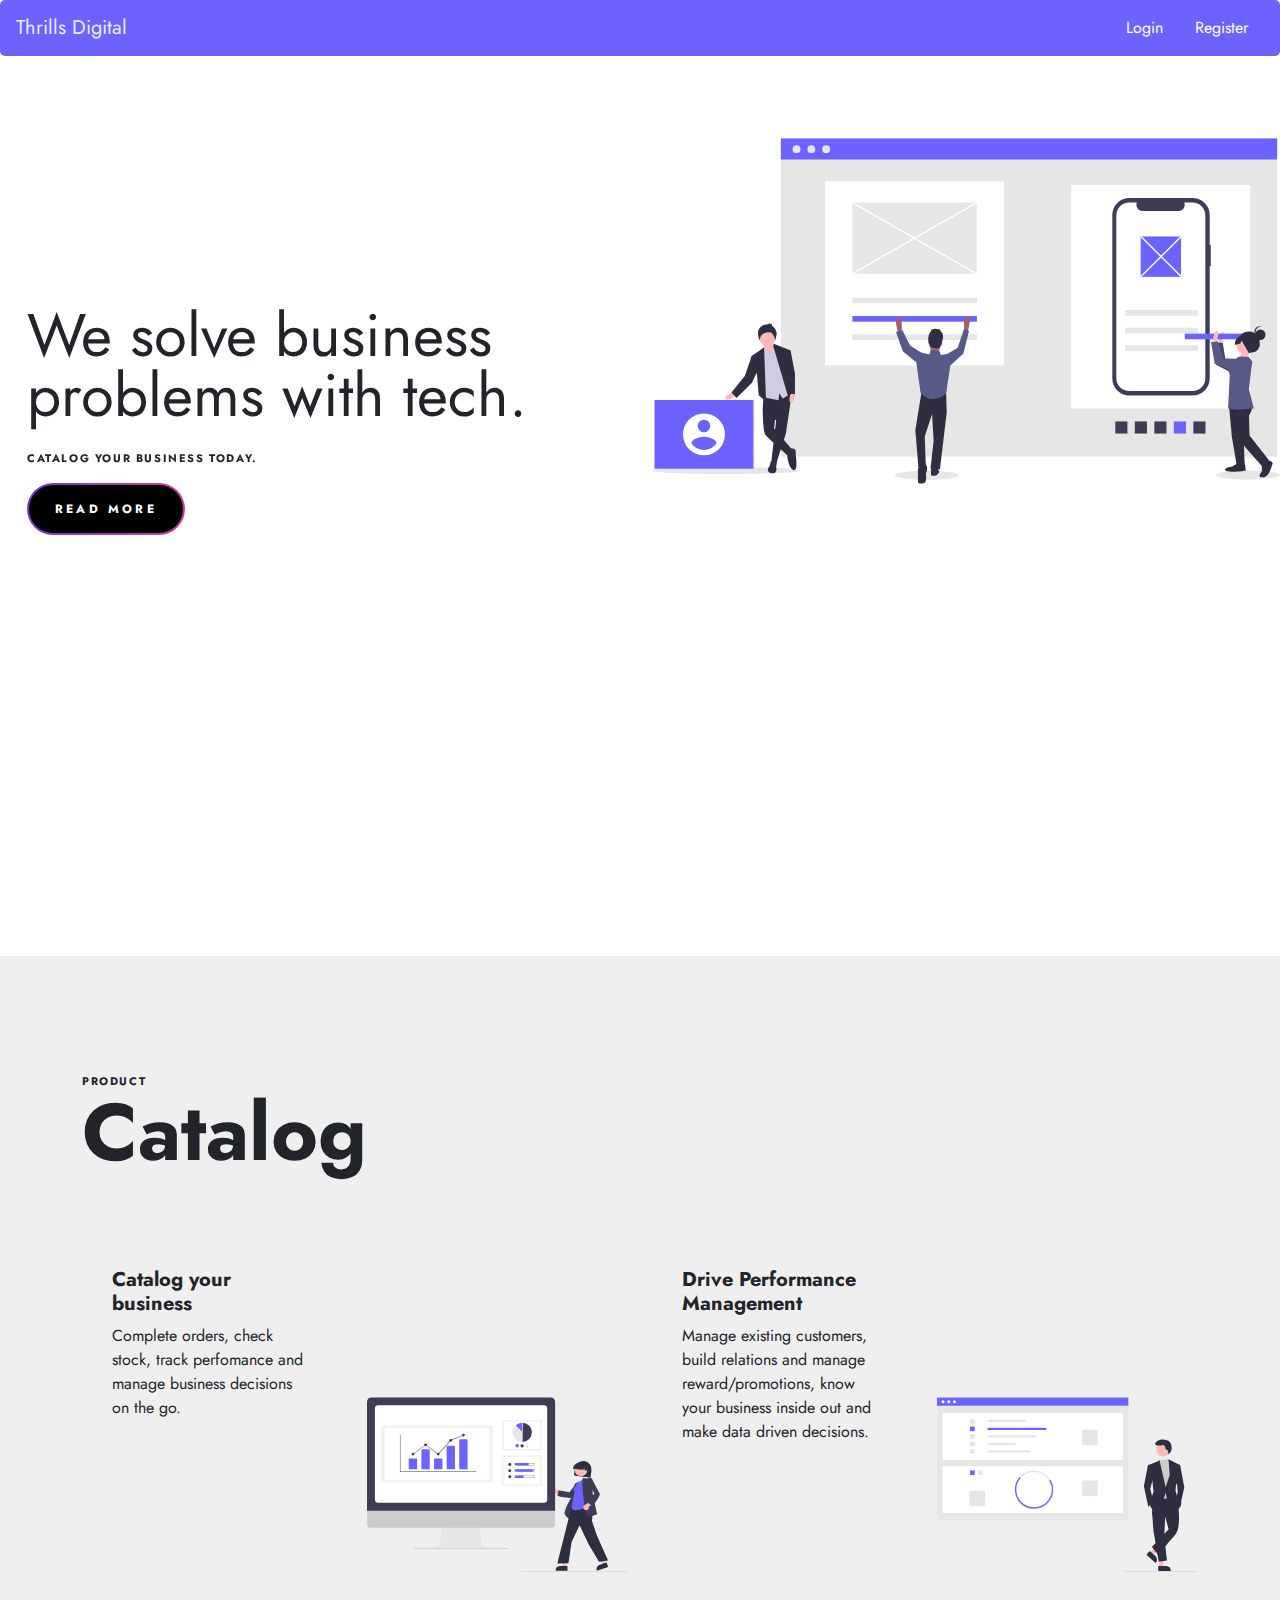
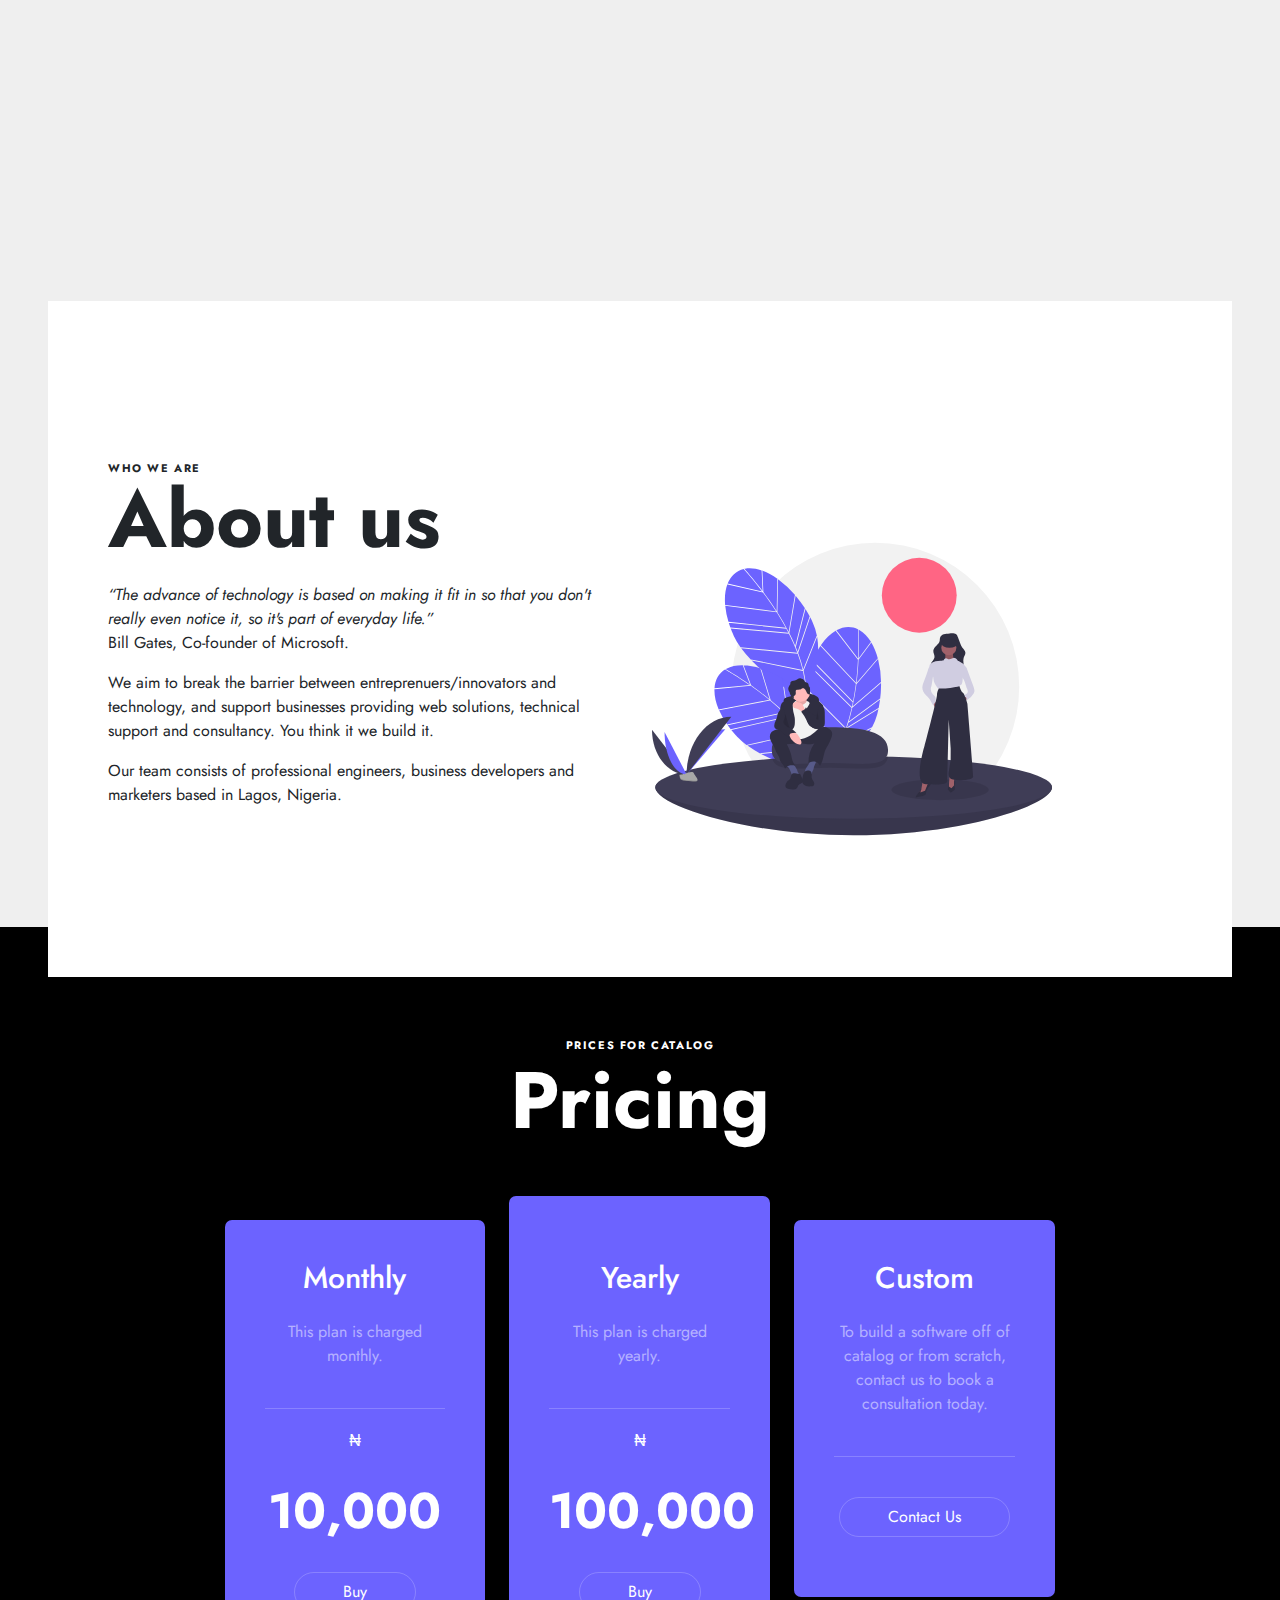
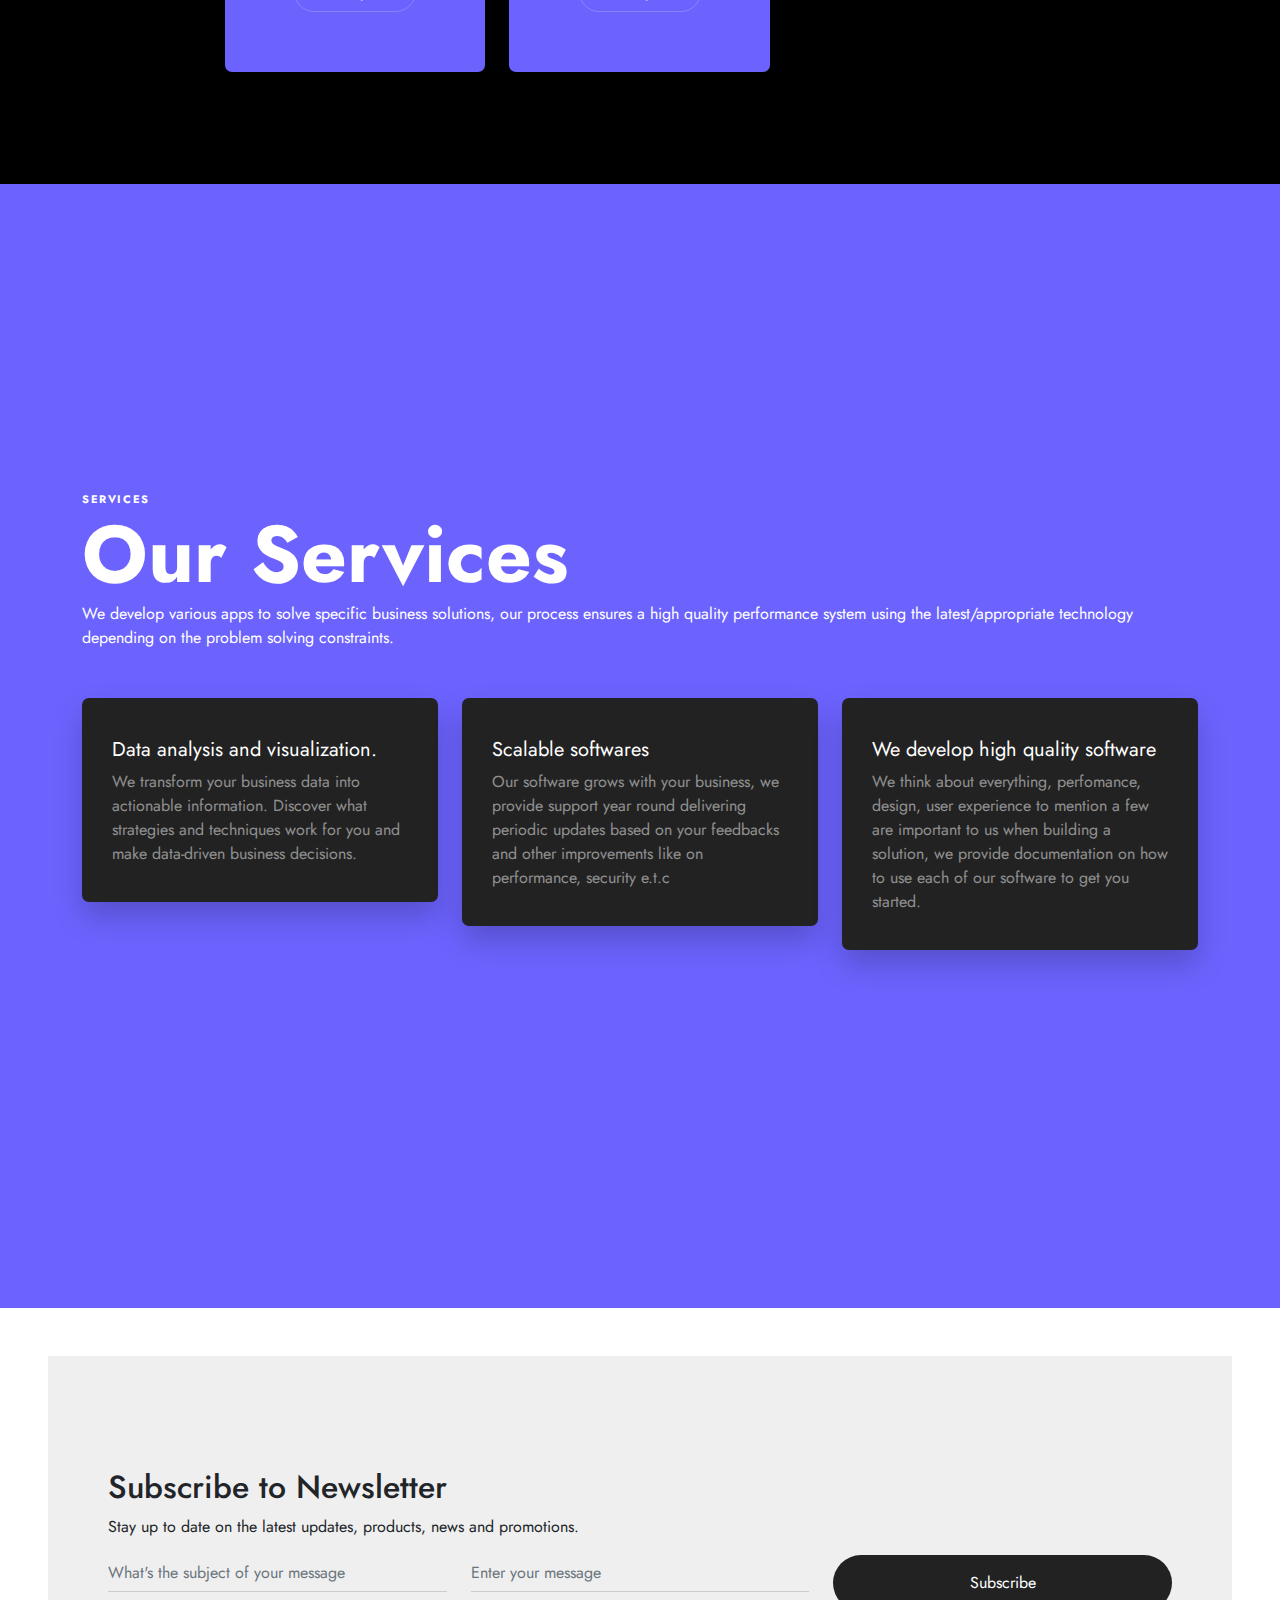
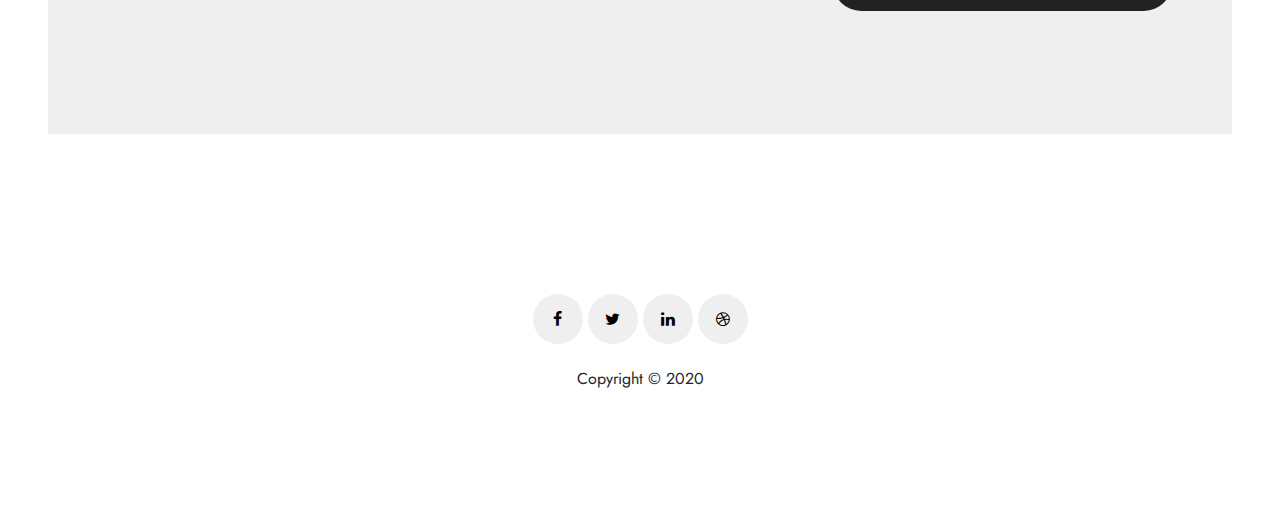
==== commit 2bda3839: "updated navbar" ====
--- a/index.html
+++ b/index.html
@@ -22,16 +22,18 @@
   </head>
 
   <body>
-    <div class="site-mobile-menu site-navbar-target">
-      <div class="site-mobile-menu-header">
-        <div class="site-mobile-menu-close">
-          <span class="icofont-close js-menu-toggle"></span>
-        </div>
-      </div>
-      <div class="site-mobile-menu-body"></div>
-    </div>
+    
     <nav class="navbar navbar-bgcolor">
       <a class="navbar-brand" href="index-2.html"> Thrills Digital </a>
+      
+      <ul class="navbar-nav flex-row">
+          <li class="nav-item ">
+              <a class="nav-link2" href="#" style="padding: 16px;">Login</a>
+          </li>
+          <li class="nav-item">
+              <a class="nav-link2" href="#" style="padding: 16px;">Register</a>
+          </li>
+      </ul>
       
       <button
         class="navbar-toggler d-none d-sm-block d-md-none"
@@ -46,7 +48,7 @@
       </button>
 
       <div class="collapse navbar-collapse" id="navbarSupportedContent">
-        <ul class="navbar-nav ">
+        <ul class="navbar-nav">
           <li class="nav-item active">
             <a class="nav-link" href="#"
               >Home <span class="sr-only">(current)</span></a
@@ -83,368 +85,430 @@
           <div class="container">
             <div class="row align-items-center">
               <svg
-                id="ba354ced-3c01-45f5-bde9-1adf156d6856"
+                id="b66c9c51-8109-402d-a3f9-100a5bb3d153"
                 data-name="Layer 1"
                 xmlns="http://www.w3.org/2000/svg"
-                width="902.28899"
-                height="674.06422"
-                viewBox="0 0 902.28899 674.06422"
+                width="890.30174"
+                height="489.29978"
+                viewBox="0 0 890.30174 489.29978"
               >
-                <title>metrics</title>
-                <path
-                  d="M330.4346,503.16409s23.12666,1.54177,27.23806-1.54178,21.58488,4.11141,23.12666,8.22281-24.66844,4.62533-28.77984,4.62533-23.64058,6.16711-23.64058,6.16711Z"
-                  transform="translate(-148.8555 -112.73091)"
-                  fill="#fbbebe"
-                />
-                <path
-                  d="M389.07708,451.551a56.62806,56.62806,0,0,0-37.31674,78.33241l51.52456-23.50593Z"
-                  transform="translate(-148.8555 -112.73091)"
-                  fill="#6c63ff"
-                />
-                <path
-                  d="M415.44444,515.14853l-51.52456,23.50593a56.6365,56.6365,0,1,0,37.31674-78.3324Z"
-                  transform="translate(-148.8555 -112.73091)"
-                  fill="#6c63ff"
-                />
-                <path
-                  d="M327.83712,560.75161l-8.195,77.75464s-2.56963,30.83554-10.27851,37.51657c0,0,0,9.76459-2.56963,12.84815l-3.59748,40.60012s5.13926,14.90385,4.62533,17.47348,2.0557,10.79244,1.54178,11.82029-24.66844,0-24.66844,0l5.13926-82.742,15.9317-115.11935Z"
-                  transform="translate(-148.8555 -112.73091)"
-                  fill="#3c354c"
-                />
-                <path
-                  d="M327.83712,560.75161l-8.195,77.75464s-2.56963,30.83554-10.27851,37.51657c0,0,0,9.76459-2.56963,12.84815l-3.59748,40.60012s5.13926,14.90385,4.62533,17.47348,2.0557,10.79244,1.54178,11.82029-24.66844,0-24.66844,0l5.13926-82.742,15.9317-115.11935Z"
-                  transform="translate(-148.8555 -112.73091)"
-                  opacity="0.1"
-                />
-                <line
-                  y1="673.56422"
-                  x2="358.50918"
-                  y2="673.56422"
-                  fill="none"
-                  stroke="#3f3d56"
-                  stroke-miterlimit="10"
-                />
-                <path
-                  d="M500.36467,725.763s211-123,483,0"
-                  transform="translate(-148.8555 -112.73091)"
-                  fill="none"
-                  stroke="#3f3d56"
-                  stroke-miterlimit="10"
-                />
-                <path
-                  d="M542.81953,706.456a38.155,38.155,0,0,1-30.45485-37.36683V151.37264a38.14173,38.14173,0,0,1,38.14173-38.14173H933.223a38.14172,38.14172,0,0,1,38.14173,38.14173V669.08917a38.14715,38.14715,0,0,1-34.033,37.923"
-                  transform="translate(-148.8555 -112.73091)"
-                  fill="none"
-                  stroke="#3f3d56"
-                  stroke-miterlimit="10"
-                />
-                <rect
-                  x="387.00918"
-                  y="61.97059"
-                  width="408"
-                  height="471.05882"
-                  fill="none"
-                  stroke="#3f3d56"
-                  stroke-miterlimit="10"
+                <title>work_together</title>
+                <rect
+                  x="182.97245"
+                  y="0.39886"
+                  width="703.57565"
+                  height="450.60114"
+                  fill="#e6e6e6"
+                />
+                <rect
+                  x="245.18701"
+                  y="60.90722"
+                  width="254"
+                  height="261"
+                  fill="#fff"
+                />
+                <rect
+                  x="594.18701"
+                  y="65.96874"
+                  width="254"
+                  height="317"
+                  fill="#fff"
+                />
+                <ellipse
+                  cx="844.80174"
+                  cy="477.2616"
+                  rx="45.5"
+                  ry="6.5"
+                  fill="#e6e6e6"
+                />
+                <ellipse
+                  cx="389.89961"
+                  cy="477.40722"
+                  rx="45.5"
+                  ry="6.5"
+                  fill="#e6e6e6"
+                />
+                <ellipse
+                  cx="104.42498"
+                  cy="470.90722"
+                  rx="104.42498"
+                  ry="5"
+                  fill="#e6e6e6"
+                />
+                <rect
+                  x="182.67203"
+                  width="703.57565"
+                  height="29.89047"
+                  fill="#6c63ff"
                 />
                 <circle
-                  cx="593.00918"
-                  cy="31"
-                  r="10"
-                  fill="none"
-                  stroke="#3f3d56"
-                  stroke-miterlimit="10"
-                />
-                <path
-                  d="M720.40836,671.34852a22.00589,22.00589,0,0,1,42.99021.356"
-                  transform="translate(-148.8555 -112.73091)"
-                  fill="none"
-                  stroke="#3f3d56"
-                  stroke-miterlimit="10"
-                />
-                <path
-                  d="M490.24533,208.68828a22.982,22.982,0,0,0-19.80994,13.851c-4.9535,11.97381,1.42449,26.03885,10.999,34.77028s21.87358,13.72225,33.04831,20.28233c15.00952,8.81129,28.4968,21.04282,36.00691,36.74387s8.30888,35.15009-.51891,50.1499c-8.1937,13.92241-23.09255,22.25491-37.30219,29.93971"
-                  transform="translate(-148.8555 -112.73091)"
-                  fill="none"
-                  stroke="#3f3d56"
-                  stroke-miterlimit="10"
-                />
-                <ellipse
-                  cx="354.00918"
-                  cy="97"
-                  rx="17.5"
-                  ry="8.5"
-                  fill="#57b894"
-                />
-                <ellipse
-                  cx="368.00918"
-                  cy="153"
-                  rx="17.5"
-                  ry="8.5"
-                  fill="#57b894"
-                />
-                <ellipse
-                  cx="336.00918"
-                  cy="162"
-                  rx="17.5"
-                  ry="8.5"
-                  fill="#57b894"
-                />
-                <ellipse
-                  cx="386.00918"
-                  cy="209"
-                  rx="17.5"
-                  ry="8.5"
-                  fill="#57b894"
-                />
-                <ellipse
-                  cx="421.00918"
-                  cy="209"
-                  rx="17.5"
-                  ry="8.5"
-                  fill="#57b894"
-                />
-                <path
-                  d="M960.70767,552.0536a21.40072,21.40072,0,0,0-18.44688,12.89792c-4.61265,11.14993,1.32649,24.24719,10.24222,32.37783s20.36852,12.77805,30.77434,18.88676c13.97676,8.205,26.536,19.59492,33.52937,34.21562s7.73717,32.7315-.48321,46.69922c-7.62991,12.96444-21.50361,20.7236-34.73552,27.87963"
-                  transform="translate(-148.8555 -112.73091)"
-                  fill="none"
-                  stroke="#3f3d56"
-                  stroke-miterlimit="10"
-                />
-                <ellipse
-                  cx="823.60321"
-                  cy="440.29358"
-                  rx="16.29587"
-                  ry="7.91514"
-                  fill="#57b894"
-                />
-                <ellipse
-                  cx="836.63991"
-                  cy="492.44037"
-                  rx="16.29587"
-                  ry="7.91514"
-                  fill="#57b894"
-                />
-                <ellipse
-                  cx="806.84174"
-                  cy="500.8211"
-                  rx="16.29587"
-                  ry="7.91514"
-                  fill="#57b894"
-                />
-                <ellipse
-                  cx="853.40138"
-                  cy="544.58716"
-                  rx="16.29587"
-                  ry="7.91514"
-                  fill="#57b894"
-                />
-                <ellipse
-                  cx="885.99312"
-                  cy="544.58716"
-                  rx="16.29587"
-                  ry="7.91514"
-                  fill="#57b894"
-                />
-                <path
-                  d="M1000.22144,584.03287a17.47726,17.47726,0,0,1,15.06495,10.53331c3.767,9.10577-1.0833,19.80188-8.36448,26.4419s-16.6343,10.43542-25.13239,15.4242c-11.41436,6.70076-21.67109,16.00252-27.38233,27.94277s-6.3187,26.73074.39461,38.13772c6.2311,10.58763,17.5613,16.92428,28.36737,22.76837"
-                  transform="translate(-148.8555 -112.73091)"
-                  fill="none"
-                  stroke="#3f3d56"
-                  stroke-miterlimit="10"
-                />
-                <ellipse
-                  cx="841.76924"
-                  cy="472.09485"
-                  rx="13.3083"
-                  ry="6.46403"
-                  fill="#57b894"
-                />
-                <ellipse
-                  cx="831.1226"
-                  cy="514.68142"
-                  rx="13.3083"
-                  ry="6.46403"
-                  fill="#57b894"
-                />
-                <ellipse
-                  cx="855.45778"
-                  cy="521.52569"
-                  rx="13.3083"
-                  ry="6.46403"
-                  fill="#57b894"
-                />
-                <ellipse
-                  cx="817.43406"
-                  cy="557.26798"
-                  rx="13.3083"
-                  ry="6.46403"
-                  fill="#57b894"
-                />
-                <ellipse
-                  cx="790.81745"
-                  cy="557.26798"
-                  rx="13.3083"
-                  ry="6.46403"
-                  fill="#57b894"
-                />
-                <polyline
-                  points="455.509 161.032 455.509 387.032 720.509 387.032"
-                  fill="none"
-                  stroke="#3f3d56"
-                  stroke-miterlimit="10"
-                />
-                <rect
-                  x="489.50916"
-                  y="312.03211"
-                  width="22"
-                  height="58"
-                  fill="#6c63ff"
-                />
-                <rect
-                  x="534.50916"
-                  y="292.03211"
-                  width="22"
-                  height="78"
-                  fill="#6c63ff"
-                />
-                <rect
-                  x="579.50916"
-                  y="268.03211"
-                  width="22"
-                  height="102"
-                  fill="#6c63ff"
-                />
-                <rect
-                  x="624.50916"
-                  y="225.03211"
-                  width="22"
-                  height="145"
-                  fill="#6c63ff"
-                />
-                <rect
-                  x="669.50916"
-                  y="191.03211"
-                  width="22"
-                  height="179"
-                  fill="#6c63ff"
-                />
-                <rect
-                  x="482.50916"
-                  y="305.03211"
-                  width="22"
-                  height="58"
-                  fill="none"
-                  stroke="#3f3d56"
-                  stroke-miterlimit="10"
-                />
-                <rect
-                  x="527.50916"
-                  y="285.03211"
-                  width="22"
-                  height="78"
-                  fill="none"
-                  stroke="#3f3d56"
-                  stroke-miterlimit="10"
-                />
-                <rect
-                  x="572.50916"
-                  y="261.03211"
-                  width="22"
-                  height="102"
-                  fill="none"
-                  stroke="#3f3d56"
-                  stroke-miterlimit="10"
-                />
-                <rect
-                  x="617.50916"
-                  y="218.03211"
-                  width="22"
-                  height="145"
-                  fill="none"
-                  stroke="#3f3d56"
-                  stroke-miterlimit="10"
-                />
-                <rect
-                  x="662.50916"
-                  y="184.03211"
-                  width="22"
-                  height="179"
-                  fill="none"
-                  stroke="#3f3d56"
-                  stroke-miterlimit="10"
-                />
-                <ellipse
-                  cx="177.21073"
-                  cy="252.44414"
-                  rx="25.69628"
-                  ry="20.0431"
+                  cx="204.88423"
+                  cy="15.28159"
+                  r="5.53997"
+                  fill="#e6e6e6"
+                />
+                <circle
+                  cx="225.91256"
+                  cy="15.28159"
+                  r="5.53997"
+                  fill="#e6e6e6"
+                />
+                <circle
+                  cx="246.94089"
+                  cy="15.28159"
+                  r="5.53997"
+                  fill="#e6e6e6"
+                />
+                <path
+                  d="M947.03614,356.34879H945.4975V314.19823a24.3956,24.3956,0,0,0-24.39567-24.39563H831.80022a24.3956,24.3956,0,0,0-24.39567,24.39563V545.43948a24.3956,24.3956,0,0,0,24.39567,24.39563h89.30161a24.3956,24.3956,0,0,0,24.39567-24.39563V386.35227h1.53864Z"
+                  transform="translate(-154.84913 -205.35011)"
                   fill="#3f3d56"
                 />
                 <path
-                  d="M282.81246,754.56165s-10.778,27.17924-5.15468,30.45949,64.66785.93721,64.66785.93721,9.84075-6.09189-1.40583-10.30936c0,0-9.37215-.46861-15.464-4.21747s-13.121-10.778-13.121-10.778-.46861-10.30937-4.21747-7.96633a9.63046,9.63046,0,0,0-4.21747,6.5605Z"
-                  transform="translate(-148.8555 -112.73091)"
+                  d="M921.08621,296.1495H909.42939a8.6555,8.6555,0,0,1-8.01381,11.92446H850.25579A8.65552,8.65552,0,0,1,842.242,296.1495H831.35448a18.21836,18.21836,0,0,0-18.21838,18.21834v230.902a18.21836,18.21836,0,0,0,18.21838,18.21836h89.73173a18.21837,18.21837,0,0,0,18.21839-18.21836v-230.902A18.21837,18.21837,0,0,0,921.08621,296.1495Z"
+                  transform="translate(-154.84913 -205.35011)"
+                  fill="#fff"
+                />
+                <rect
+                  x="284.09023"
+                  y="225.77561"
+                  width="176.5444"
+                  height="8.05267"
+                  fill="#e6e6e6"
+                />
+                <rect
+                  x="284.09023"
+                  y="251.77561"
+                  width="176.5444"
+                  height="8.05267"
+                  fill="#6c63ff"
+                />
+                <rect
+                  x="284.09023"
+                  y="277.77561"
+                  width="176.5444"
+                  height="8.05267"
+                  fill="#e6e6e6"
+                />
+                <rect
+                  x="670.83934"
+                  y="243.34556"
+                  width="103.06376"
+                  height="8.05267"
+                  fill="#e6e6e6"
+                />
+                <rect
+                  x="670.83934"
+                  y="268.34556"
+                  width="103.06376"
+                  height="8.05267"
+                  fill="#e6e6e6"
+                />
+                <rect
+                  x="670.83934"
+                  y="293.34556"
+                  width="103.06376"
+                  height="8.05267"
+                  fill="#e6e6e6"
+                />
+                <rect
+                  x="922.35071"
+                  y="606.56341"
+                  width="17.17729"
+                  height="17.17729"
+                  transform="translate(1391.24229 -521.13741) rotate(90)"
                   fill="#3f3d56"
                 />
-                <path
-                  d="M282.81246,754.56165s-10.778,27.17924-5.15468,30.45949,64.66785.93721,64.66785.93721,9.84075-6.09189-1.40583-10.30936c0,0-9.37215-.46861-15.464-4.21747s-13.121-10.778-13.121-10.778-.46861-10.30937-4.21747-7.96633a9.63046,9.63046,0,0,0-4.21747,6.5605Z"
-                  transform="translate(-148.8555 -112.73091)"
-                  opacity="0.1"
-                />
-                <path
-                  d="M266.19389,750.87626s-11.82029,29.80769-5.65318,33.40517,70.92174,1.02785,70.92174,1.02785,10.79244-6.681-1.54178-11.30636c0,0-10.27851-.51393-16.95954-4.62533s-14.38992-11.82029-14.38992-11.82029-.51393-11.30637-4.62533-8.73674a10.56177,10.56177,0,0,0-4.62533,7.195Z"
-                  transform="translate(-148.8555 -112.73091)"
+                <rect
+                  x="894.67619"
+                  y="606.56341"
+                  width="17.17729"
+                  height="17.17729"
+                  transform="translate(1363.56776 -493.46289) rotate(90)"
+                  fill="#6c63ff"
+                />
+                <rect
+                  x="867.00166"
+                  y="606.56341"
+                  width="17.17729"
+                  height="17.17729"
+                  transform="translate(1335.89323 -465.78836) rotate(90)"
                   fill="#3f3d56"
                 />
-                <path
-                  d="M313.989,559.69591s-5.65318,52.93435-8.22281,64.24071a146.169,146.169,0,0,0-3.08356,22.61273s-.51392,16.44562-5.13925,21.071a13.89074,13.89074,0,0,0-4.11141,10.27852s-4.62533,51.90649-2.0557,58.0736,6.058,14.17919,3.48842,18.2906-31.75433,1.23858-31.75433-1.845,0-5.65318-1.54178-7.195,0-11.30636,0-11.30636-6.16711-45.73939-.51393-59.10146,8.22281-49.85079,8.22281-49.85079-4.1114-41.628-9.25066-48.309,1.02785-30.32162,1.02785-30.32162Z"
-                  transform="translate(-148.8555 -112.73091)"
-                  fill="#3c354c"
-                />
-                <path
-                  d="M299.52,395.312c.59744,1.361,2.02751,2.11883,3.3294,2.83607,7.5454,4.15691,13.86143,10.18377,20.08413,16.14118a23.57753,23.57753,0,0,1,.93551-15.94473c.743-1.72049,1.7167-3.56983,1.18565-5.36706a6.68154,6.68154,0,0,0-2.60609-3.11808,80.80321,80.80321,0,0,0-7.94756-5.42226c-1.92429-1.15126-5.88054-4.216-8.08873-3.88252-.11592,2.98358-.17645,5.65108-1.483,8.43959C304.61932,389.65567,299.74834,395.83233,299.52,395.312Z"
-                  transform="translate(-148.8555 -112.73091)"
-                  fill="#fbbebe"
+                <rect
+                  x="839.32713"
+                  y="606.56341"
+                  width="17.17729"
+                  height="17.17729"
+                  transform="translate(1308.2187 -438.11383) rotate(90)"
+                  fill="#3f3d56"
+                />
+                <rect
+                  x="811.6526"
+                  y="606.56341"
+                  width="17.17729"
+                  height="17.17729"
+                  transform="translate(1280.54418 -410.4393) rotate(90)"
+                  fill="#3f3d56"
+                />
+                <rect
+                  x="692.7424"
+                  y="138.9903"
+                  width="57.25764"
+                  height="57.25764"
+                  fill="#6c63ff"
+                />
+                <path
+                  d="M504.45442,480.943l-.74114,1.48227-2.2234-11.117s-2.96454-11.85815,2.96454-11.85815,4.4468,11.85815,4.4468,11.85815v8.15248Z"
+                  transform="translate(-154.84913 -205.35011)"
+                  fill="#a0616a"
+                />
+                <path
+                  d="M601.69555,479.42524l.74113,1.48227,2.22341-11.117s2.96454-11.85815-2.96454-11.85815-4.44681,11.85815-4.44681,11.85815V477.943Z"
+                  transform="translate(-154.84913 -205.35011)"
+                  fill="#a0616a"
+                />
+                <polygon
+                  points="382.215 358.94 373.322 413.784 377.768 467.145 388.144 462.699 386.662 422.677 397.038 390.808 399.261 428.606 394.815 467.886 408.155 469.369 417.79 388.585 417.049 361.163 382.215 358.94"
+                  fill="#2f2e41"
+                />
+                <path
+                  d="M537.06434,665.82526l-5.18794,8.15248V692.194a2.209,2.209,0,0,0,1.85635,2.18045c2.5428.41721,6.97037.71364,8.51954-1.86831,2.2234-3.70567.74113-11.85816.74113-11.85816s2.96454-5.92907,1.48227-10.37588-2.96454-5.18794-2.96454-5.18794Z"
+                  transform="translate(-154.84913 -205.35011)"
+                  fill="#2f2e41"
+                />
+                <path
+                  d="M559.29839,673.23661l1.48227,2.2234s2.2234,2.22341.74113,3.70568a28.96565,28.96565,0,0,0-2.96454,3.70567s-8.15248,2.2234-8.15248-.74114v-9.63475Z"
+                  transform="translate(-154.84913 -205.35011)"
+                  fill="#2f2e41"
                 />
                 <circle
-                  cx="176.95376"
-                  cy="268.11887"
-                  r="21.07095"
-                  fill="#fbbebe"
-                />
-                <path
-                  d="M326.83712,430.70057s3.59748-17.9874-6.681-24.15451S298.05728,393.184,298.05728,393.184s-3.59748-.51392-5.13925,7.195c0,0-29.29377,5.65318-32.37732,33.40517s2.0557,68.35212,2.0557,68.35212-4.62533,35.46087-10.27851,54.47612c0,0-4.62533,4.1114,15.93169-2.05571s56.53183,17.47348,56.53183,17.47348,3.59748-3.59748,3.59748-6.16711,4.1114-17.47347,4.1114-17.47347,3.59748-63.21286,5.13926-70.40782S331.46245,431.72842,326.83712,430.70057Z"
-                  transform="translate(-148.8555 -112.73091)"
-                  fill="#3f3d56"
-                />
-                <path
-                  d="M320.84336,383.02049a8.78709,8.78709,0,0,1,4.13252-1.10059,7.86436,7.86436,0,0,0,4.08791-1.21807c1.9904-1.528,2.13639-4.4811,3.59247-6.52473,2.10808-2.95873,6.31357-3.31485,9.94347-3.16682,2.22017.09054,4.61113.22313,6.48072-.97769,1.91931-1.23275,2.78928-3.55546,3.43645-5.74283.76532-2.58671,1.2603-5.75-.63612-7.66847-1.31691-1.33219-3.39561-1.59566-4.85855-2.76563-1.51685-1.21309-2.141-3.18734-2.96553-4.94593a13.366,13.366,0,0,0-4.304-5.39105c-2.75973-1.91747-6.28454-2.34744-9.64482-2.31151s-6.73468.47777-10.06976.0654c-2.73245-.33785-5.45691-1.24675-8.18053-.84389-3.47062.51335-6.34186,3.13169-8.052,6.19506s-2.44392,6.56-3.15543,9.99546l-1.93514,9.34358c-.6002,2.898-1.20287,5.873-.73955,8.796.96047,6.05937,6.3192,10.87578,6.68844,16.99969a10.43562,10.43562,0,0,1,6.36967-7.57419,1.99336,1.99336,0,0,1,1.29778-.15743c.53239.17017.84356.70207,1.17955,1.14875.88035,1.17036,3.64586,2.946,5.21349,2.11576C320.127,386.54845,319.0799,384.21648,320.84336,383.02049Z"
-                  transform="translate(-148.8555 -112.73091)"
-                  fill="#3f3d56"
-                />
-                <path
-                  d="M267.73567,479.00958s-3.59748,22.61273,11.30636,20.557c0,0,7.70889-1.02785,8.73674,0s39.05835-5.65319,44.19761-11.30637c0,0,6.16711-2.0557,9.25066,1.02785s33.91909,6.16711,24.66843-3.08355-23.64058-11.30637-23.64058-11.30637L322.72572,475.926s-10.27852,3.08355-16.44563,0-23.64058-2.05571-23.64058-2.05571Z"
-                  transform="translate(-148.8555 -112.73091)"
-                  fill="#fbbebe"
-                />
-                <path
-                  d="M288.80662,407.57391S265.68,410.14354,265.68,443.54871v42.65583s12.84815-5.65318,15.41778-5.13926,12.84814-6.681,12.84814-6.681,11.82029-27.752,10.79244-35.46087S304.22439,408.60176,288.80662,407.57391Z"
-                  transform="translate(-148.8555 -112.73091)"
-                  fill="#3f3d56"
-                />
-                <ellipse
-                  cx="176.95376"
-                  cy="255.01377"
-                  rx="19.78614"
-                  ry="10.27851"
-                  fill="#3f3d56"
-                />
-                <ellipse
-                  cx="158.45244"
-                  cy="256.81251"
-                  rx="6.938"
-                  ry="17.21651"
-                  fill="#3f3d56"
+                  cx="401.77827"
+                  cy="288.79506"
+                  r="9.82427"
+                  fill="#a0616a"
+                />
+                <polygon
+                  points="395.185 291.867 394.444 305.949 407.784 306.69 407.043 292.608 395.185 291.867"
+                  fill="#a0616a"
+                />
+                <path
+                  d="M564.48633,512.41037l-2.10384-5.13957s-9.75432-3.75405-12.71885-.04838l-1.48227,4.44681-11.85816-2.96454-6.67021,14.8227,5.92908,42.24468s15.56382,20.01064,36.3156.74113l5.92908-40.02127L573.38,510.9281Z"
+                  transform="translate(-154.84913 -205.35011)"
+                  fill="#575a89"
+                />
+                <polygon
+                  points="417.049 308.543 418.531 305.578 433.354 296.684 442.4 269.907 449.4 272.907 441.506 304.837 420.013 324.847 417.049 308.543"
+                  fill="#575a89"
+                />
+                <polygon
+                  points="382.956 304.837 381.474 303.355 365.91 293.72 354.793 271.486 345.9 274.45 355.534 301.872 379.251 321.142 382.956 304.837"
+                  fill="#575a89"
+                />
+                <path
+                  d="M563.91892,479.10047l1.60629-.80315-2.40943-.80314V476.691s-12.04715-4.81886-13.65343,3.21257a16.14329,16.14329,0,0,0,0,19.27544v2.40942l12.85029,1.60629,1.60628-4.81886S571.95036,483.91933,563.91892,479.10047Z"
+                  transform="translate(-154.84913 -205.35011)"
+                  fill="#2f2e41"
+                />
+                <path
+                  d="M269.93891,565.15978l-2.85542,1.42771s-11.42168,5.23493-8.09036,8.09035,12.37349-2.85542,12.37349-2.85542l1.90361-2.37952Z"
+                  transform="translate(-154.84913 -205.35011)"
+                  fill="#ffb8b8"
+                />
+                <polygon
+                  points="198.633 359.099 189.807 418.346 176.481 459.749 169.343 456.418 176.005 399.786 156.969 383.605 158.397 359.81 198.633 359.099"
+                  fill="#2f2e41"
+                />
+                <path
+                  d="M323.24006,663.19583s8.09036-4.28313,8.56626,1.90361l-.95181,6.18674s2.85542,10.94578-6.66264,8.56626-2.85542-9.51806-2.85542-9.51806Z"
+                  transform="translate(-154.84913 -205.35011)"
+                  fill="#2f2e41"
+                />
+                <path
+                  d="M318.00513,583.72l-6.18674,5.23493s0,32.36142,4.28312,37.12045,31.40961,29.0301,32.36142,29.9819,5.23494-9.51806,5.23494-9.51806l-25.69878-29.9819,1.90362-18.56023Z"
+                  transform="translate(-154.84913 -205.35011)"
+                  fill="#2f2e41"
+                />
+                <path
+                  d="M350.84245,645.11151s7.61445-1.42771,7.61445,3.80722a115.23116,115.23116,0,0,0,.9518,12.37349s1.90362,16.65661-4.28313,14.27709-8.56625-19.03612-8.56625-19.03612a7.08933,7.08933,0,0,1,2.85542-3.33133C351.31835,652.25006,350.84245,645.11151,350.84245,645.11151Z"
+                  transform="translate(-154.84913 -205.35011)"
+                  fill="#2f2e41"
+                />
+                <polygon
+                  points="172.198 288.424 173.626 306.033 169.819 312.695 159.349 302.701 158.397 289.376 172.198 288.424"
+                  fill="#ffb8b8"
+                />
+                <circle
+                  cx="163.6319"
+                  cy="282.71335"
+                  r="11.42168"
+                  fill="#ffb8b8"
+                />
+                <polygon
+                  points="168.391 305.557 173.15 291.756 181.716 301.274 197.421 361.713 185.523 368.852 180.289 361.237 179.337 371.231 156.017 366.472 154.114 302.701 158.87 296.002 168.391 305.557"
+                  fill="#d0cde1"
+                />
+                <polygon
+                  points="161.728 373.135 158.873 296.039 152.686 300.798 141.264 308.412 148.879 335.539 151.258 364.093 161.728 373.135"
+                  fill="#2f2e41"
+                />
+                <polygon
+                  points="144.596 308.888 141.264 308.412 131.746 336.49 112.71 360.286 119.849 367.9 141.74 346.484 149.831 328.876 144.596 308.888"
+                  fill="#2f2e41"
+                />
+                <path
+                  d="M351.4174,565.59536l-.64933,3.12573s-2.97081,12.20793,1.33475,11.36336,5.4281-11.48008,5.4281-11.48008l-.68754-2.96869Z"
+                  transform="translate(-154.84913 -205.35011)"
+                  fill="#ffb8b8"
+                />
+                <polygon
+                  points="172.406 290.983 195.993 300.322 193.138 328.876 198.849 360.286 193.138 366.472 172.022 295.028 172.406 290.983"
+                  fill="#2f2e41"
+                />
+                <path
+                  d="M319.079,468.8806l3.35262-1.6763v1.6763l2.23507-1.11753v2.79384s8.38153,6.14645,6.70522,13.41044-1.67631,7.82276-1.67631,7.82276-2.11922-13.81412-10.50074-11.57905-9.05615,2.63876-11.29122,8.78521l-.60636,2.63647S297.84583,469.99814,319.079,468.8806Z"
+                  transform="translate(-154.84913 -205.35011)"
+                  fill="#2f2e41"
+                />
+                <polygon
+                  points="192.662 300.322 196.469 300.322 202.656 333.635 202.656 362.665 195.042 361.237 188.855 317.454 192.662 300.322"
+                  fill="#2f2e41"
+                />
+                <rect
+                  x="3.53501"
+                  y="370.77159"
+                  width="140.32096"
+                  height="97.51118"
+                  fill="#6c63ff"
+                />
+                <path
+                  d="M228.54462,595.14827a29.729,29.729,0,1,0,29.729,29.729A29.81642,29.81642,0,0,0,228.54462,595.14827Zm0,8.9187a8.91871,8.91871,0,1,1-8.91871,8.91871,8.94863,8.94863,0,0,1,8.91871-8.91871Zm0,42.93556a21.65737,21.65737,0,0,1-17.83742-9.519c.14293-5.94581,11.89161-9.21886,17.83742-9.21886s17.69448,3.27305,17.8374,9.21886a21.69344,21.69344,0,0,1-17.83741,9.519Z"
+                  transform="translate(-154.84913 -205.35011)"
+                  fill="#fff"
+                />
+                <rect
+                  x="284.18701"
+                  y="90.90722"
+                  width="176"
+                  height="101"
+                  fill="#e6e6e6"
+                />
+                <path
+                  d="M963.0513,496.58366l.81548-5.25988s4.75311-10.80516.99606-11.38765-6.89084,9.70426-6.89084,9.70426l1.37467,10.98574Z"
+                  transform="translate(-154.84913 -205.35011)"
+                  fill="#ffb8b8"
+                />
+                <polygon
+                  points="846.67 321.051 813.089 314.306 809.187 289.847 799.302 289.084 799.785 320.707 828.962 336.004 846.67 321.051"
+                  fill="#575a89"
+                />
+                <polygon
+                  points="846.67 321.051 813.089 314.306 809.187 289.847 799.302 289.084 799.785 320.707 828.962 336.004 846.67 321.051"
+                  opacity="0.2"
+                />
+                <rect
+                  x="910.1623"
+                  y="482.06175"
+                  width="103.06376"
+                  height="8.05267"
+                  transform="translate(1768.53923 766.82607) rotate(-180)"
+                  fill="#6c63ff"
+                />
+                <path
+                  d="M956.49034,494.78044l.00669-5.32271s3.05587-11.402-.74606-11.40676-5.33608,10.63873-5.33608,10.63873l3.02818,10.64924Z"
+                  transform="translate(-154.84913 -205.35011)"
+                  fill="#ffb8b8"
+                />
+                <path
+                  d="M1000.2023,510.02489l4.60746-1.12311a11.86169,11.86169,0,0,0,11.64163-14.21088h0a15.50416,15.50416,0,0,0-15.48468-15.52363h0A15.50417,15.50417,0,0,0,985.443,494.65194v0A12.32065,12.32065,0,0,0,1000.2023,510.02489Z"
+                  transform="translate(-154.84913 -205.35011)"
+                  fill="#2f2e41"
+                />
+                <polygon
+                  points="818.254 381.458 822.005 422.524 828.797 462.833 840.203 462.847 838.732 423.305 832.709 375.393 818.254 381.458"
+                  fill="#2f2e41"
+                />
+                <path
+                  d="M985.17015,665.90379l-7.6096,4.55277s-12.1681,1.50549-9.89171,5.31029,28.89279,1.55707,28.8947.03629-.748-9.886-2.26874-9.88789Z"
+                  transform="translate(-154.84913 -205.35011)"
+                  fill="#2f2e41"
+                />
+                <path
+                  d="M1006.77139,583.2605s-.21394,5.87095-5.54811,14.98891l.72505,28.13527,27.33,35.01218-9.89553,8.35184-33.40927-38.06137-8.307-45.63372,10.65879-10.63205Z"
+                  transform="translate(-154.84913 -205.35011)"
+                  fill="#2f2e41"
+                />
+                <path
+                  d="M1026.99716,661.394s9.12274,1.53224,7.59719,5.33226-5.34945,21.28415-15.23162,18.99057c0,0-4.56232-.00573-3.03773-3.04536a55.0044,55.0044,0,0,1,3.04824-5.31889l.01241-9.885Z"
+                  transform="translate(-154.84913 -205.35011)"
+                  fill="#2f2e41"
+                />
+                <circle
+                  cx="840.41522"
+                  cy="294.04136"
+                  r="11.40581"
+                  fill="#ffb8b8"
+                />
+                <polygon
+                  points="845.728 301.652 845.712 314.578 833.546 314.563 835.083 301.639 845.728 301.652"
+                  fill="#ffb8b8"
+                />
+                <path
+                  d="M985.35926,515.34718l3.68652-.9056,11.52122.9247s6.07545,6.09074,5.31316,7.61055-4.611,38.774-4.611,38.774l6.81006,26.62213-24.33429,1.49021-12.16428-1.53605,2.34133-47.90151s-5.30647-12.93326,1.54178-16.7266A29.95429,29.95429,0,0,0,985.35926,515.34718Z"
+                  transform="translate(-154.84913 -205.35011)"
+                  fill="#575a89"
+                />
+                <polygon
+                  points="844.193 313.056 809.978 311.492 802.404 287.911 792.518 288.658 797.801 319.841 828.964 330.526 844.193 313.056"
+                  fill="#575a89"
+                />
+                <circle
+                  cx="862.43241"
+                  cy="278.27937"
+                  r="7.35883"
+                  fill="#2f2e41"
+                />
+                <path
+                  d="M1010.49168,479.67357a7.35536,7.35536,0,0,1,8.807-7.20494A7.3554,7.3554,0,1,0,1014.711,486.331,7.35277,7.35277,0,0,1,1010.49168,479.67357Z"
+                  transform="translate(-154.84913 -205.35011)"
+                  fill="#2f2e41"
+                />
+                <path
+                  d="M1004.17862,483.847l-9.92079-1.82669-7.62952,4.78184a11.57336,11.57336,0,0,0-5.33128,11.29456l7.64125-1.93681,1.71106-4.29045,2.03787,3.34024,8.26714,14.45412,8.37-4.55181,5.33322-8.35757Z"
+                  transform="translate(-154.84913 -205.35011)"
+                  fill="#2f2e41"
+                />
+                <rect
+                  x="526.03635"
+                  y="245.29674"
+                  width="1.99958"
+                  height="202.92117"
+                  transform="translate(-190.8885 425.93087) rotate(-60.15005)"
+                  fill="#fff"
+                />
+                <rect
+                  x="425.57556"
+                  y="345.75754"
+                  width="202.92117"
+                  height="1.99958"
+                  transform="translate(-257.51689 102.92685) rotate(-29.84553)"
+                  fill="#fff"
+                />
+                <rect
+                  x="875.53625"
+                  y="332.45224"
+                  width="1.99979"
+                  height="80.61017"
+                  transform="translate(-161.69687 523.63263) rotate(-45)"
+                  fill="#fff"
+                />
+                <rect
+                  x="836.23106"
+                  y="371.75743"
+                  width="80.61017"
+                  height="1.99979"
+                  transform="translate(-161.69687 523.63263) rotate(-45)"
+                  fill="#fff"
                 />
               </svg>
             </div>
@@ -452,7 +516,7 @@
         </div>
       </div>
     </div>
-    
+
     <div class="section section-3">
       <div class="container">
         <div class="row">
@@ -1642,7 +1706,7 @@
         </div>
       </div>
     </div>
-    
+
     <div class="section section-contact m-md-5 px-md-5">
       <div class="container">
         <h2>Subscribe to Newsletter</h2>
--- a/css/style.css
+++ b/css/style.css
@@ -4027,6 +4027,18 @@
 .btn-group-vertical > .btn-group:not(:first-child) > .btn {
   border-top-left-radius: 0;
   border-top-right-radius: 0;
+}
+
+.nav-link2 {
+  color: #ffffff;
+  padding: 0.5rem 1rem;
+  text-decoration: none;
+  -webkit-transition: color 0.15s ease-in-out,
+    background-color 0.15s ease-in-out, border-color 0.15s ease-in-out;
+  -o-transition: color 0.15s ease-in-out, background-color 0.15s ease-in-out,
+    border-color 0.15s ease-in-out;
+  transition: color 0.15s ease-in-out, background-color 0.15s ease-in-out,
+    border-color 0.15s ease-in-out;
 }
 
 .nav-link {
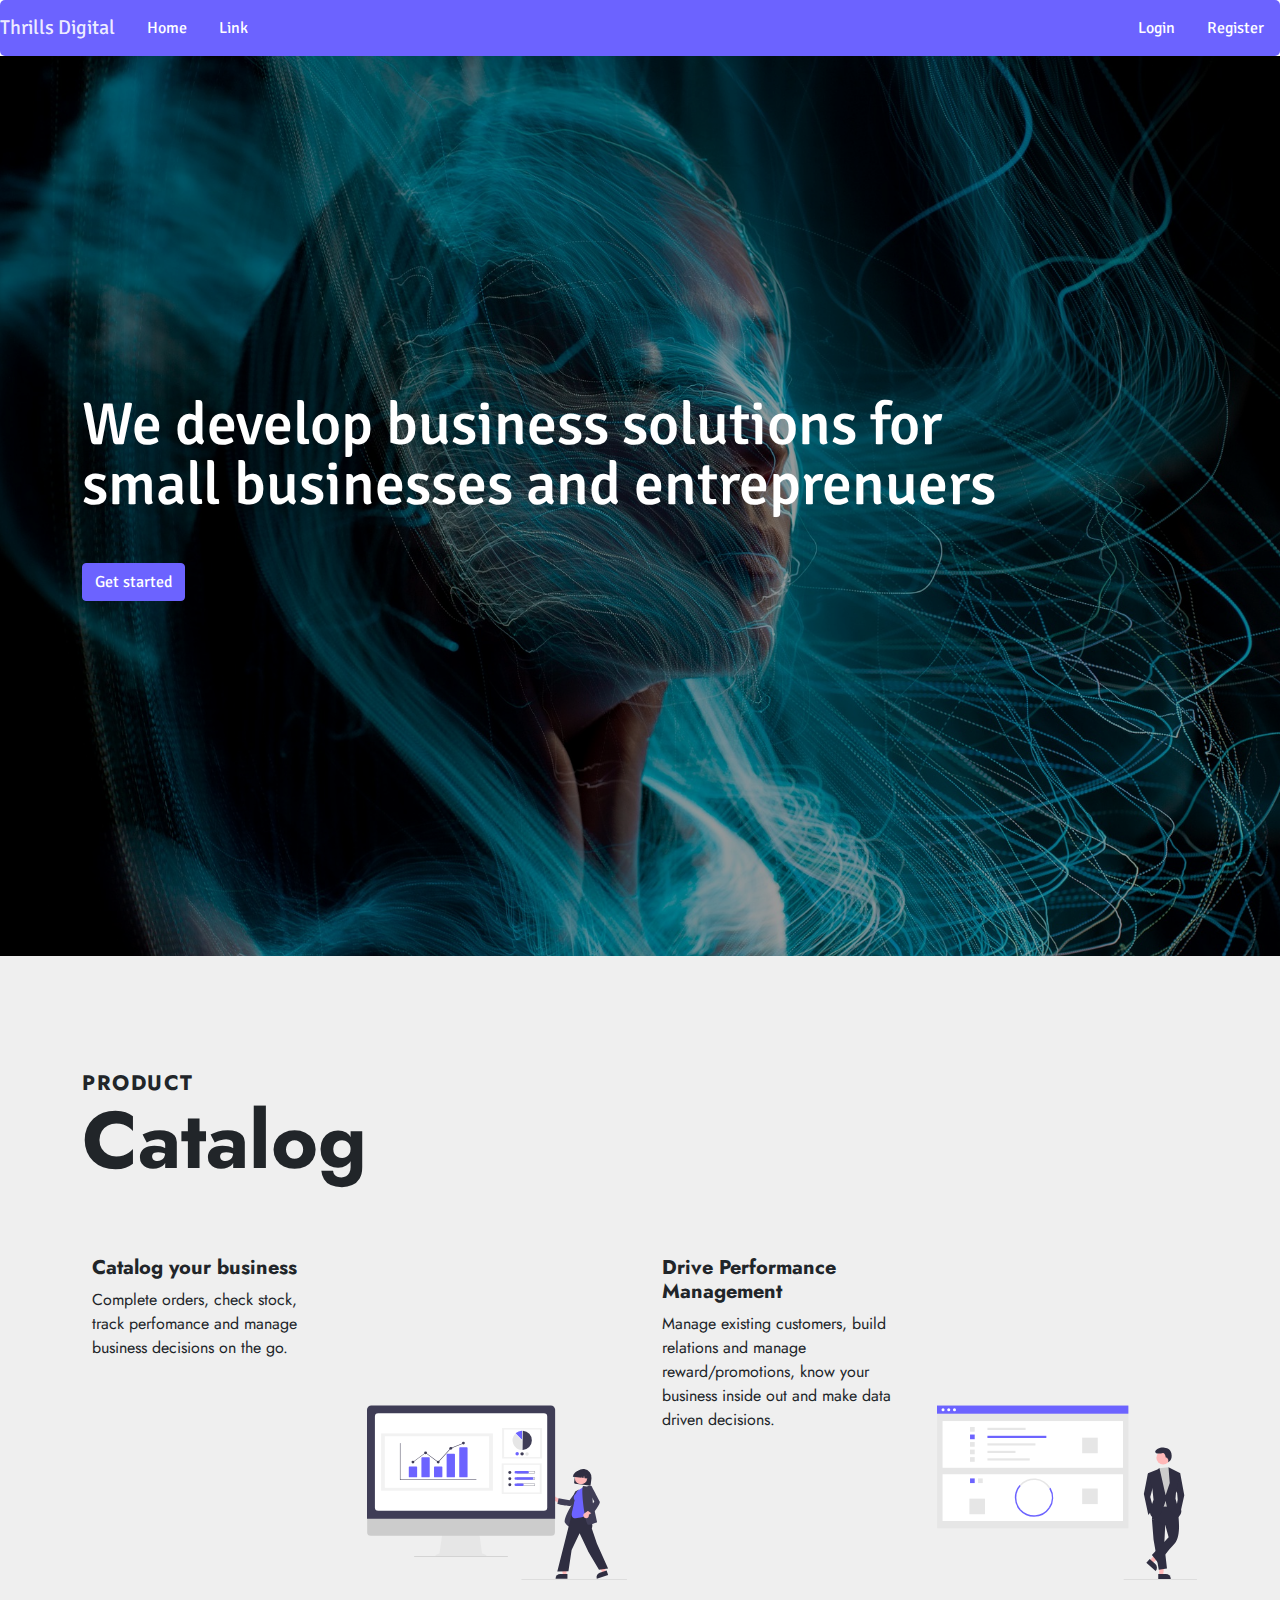
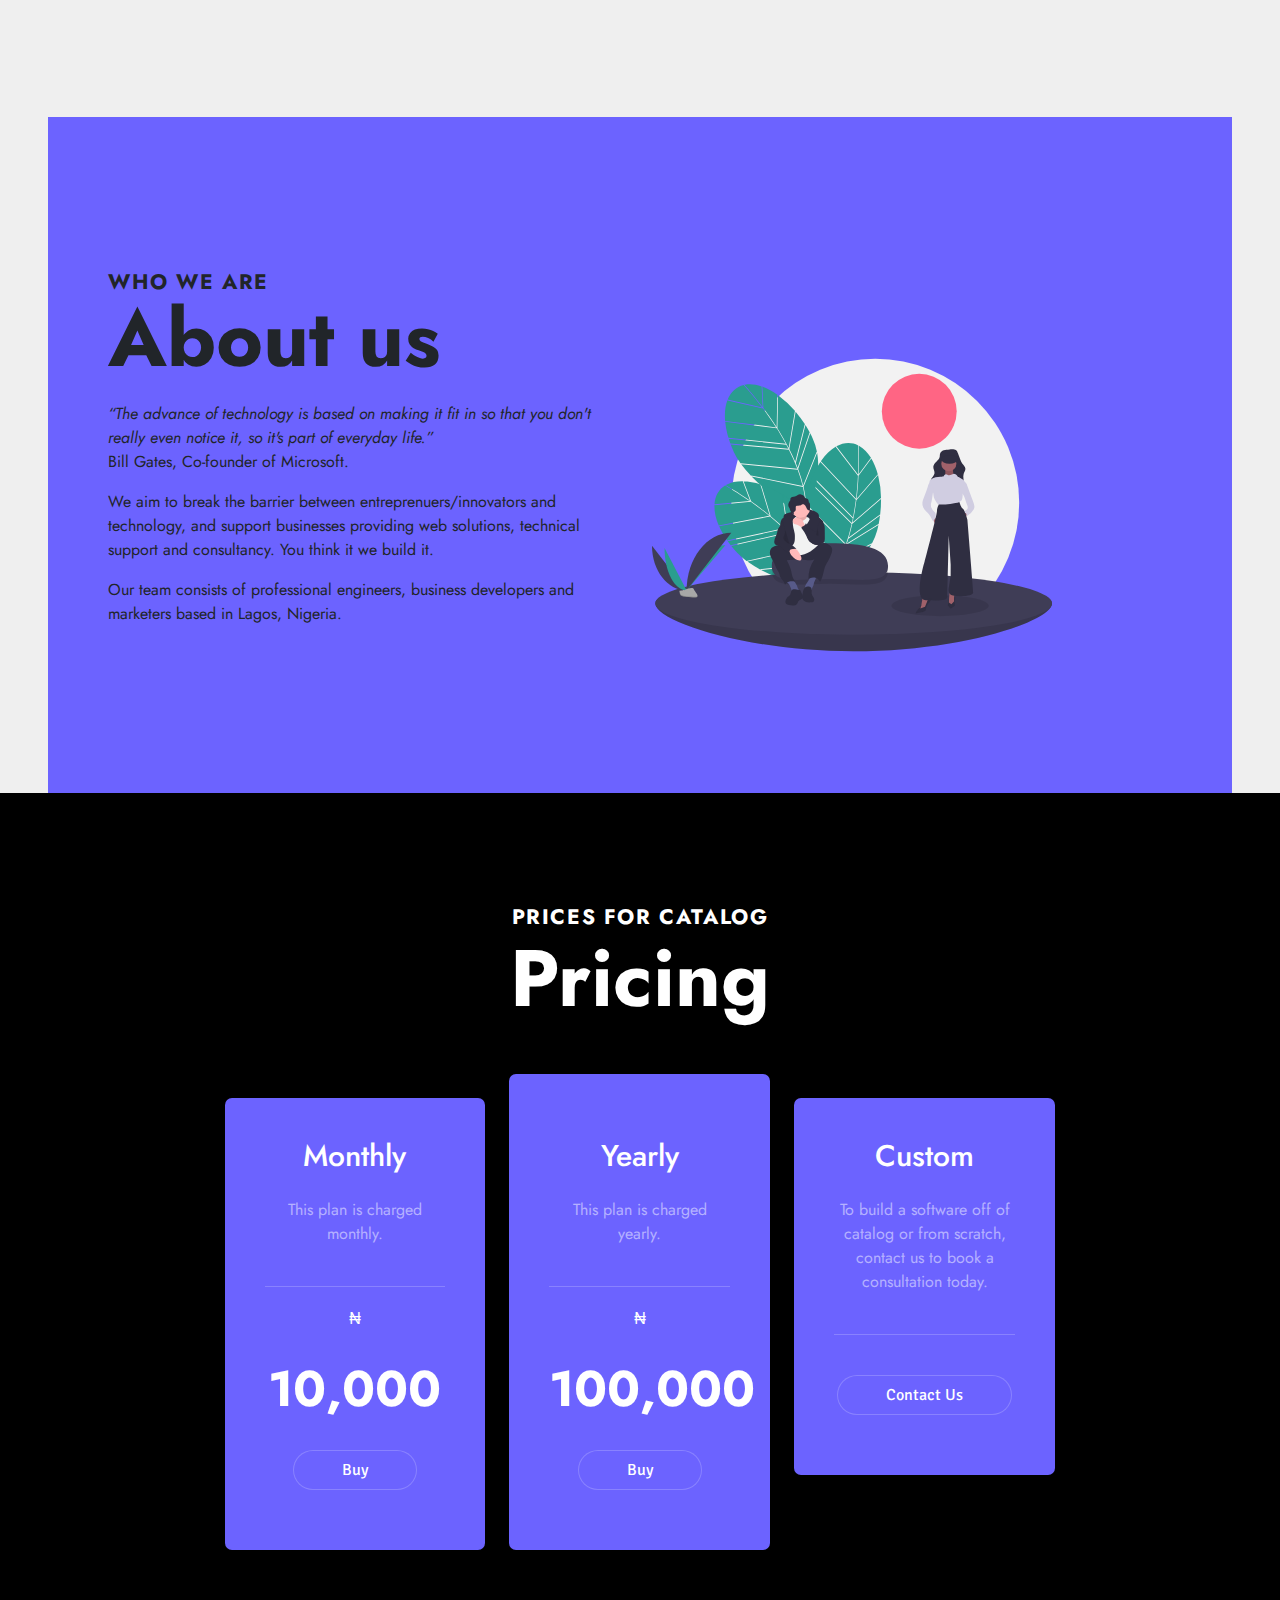
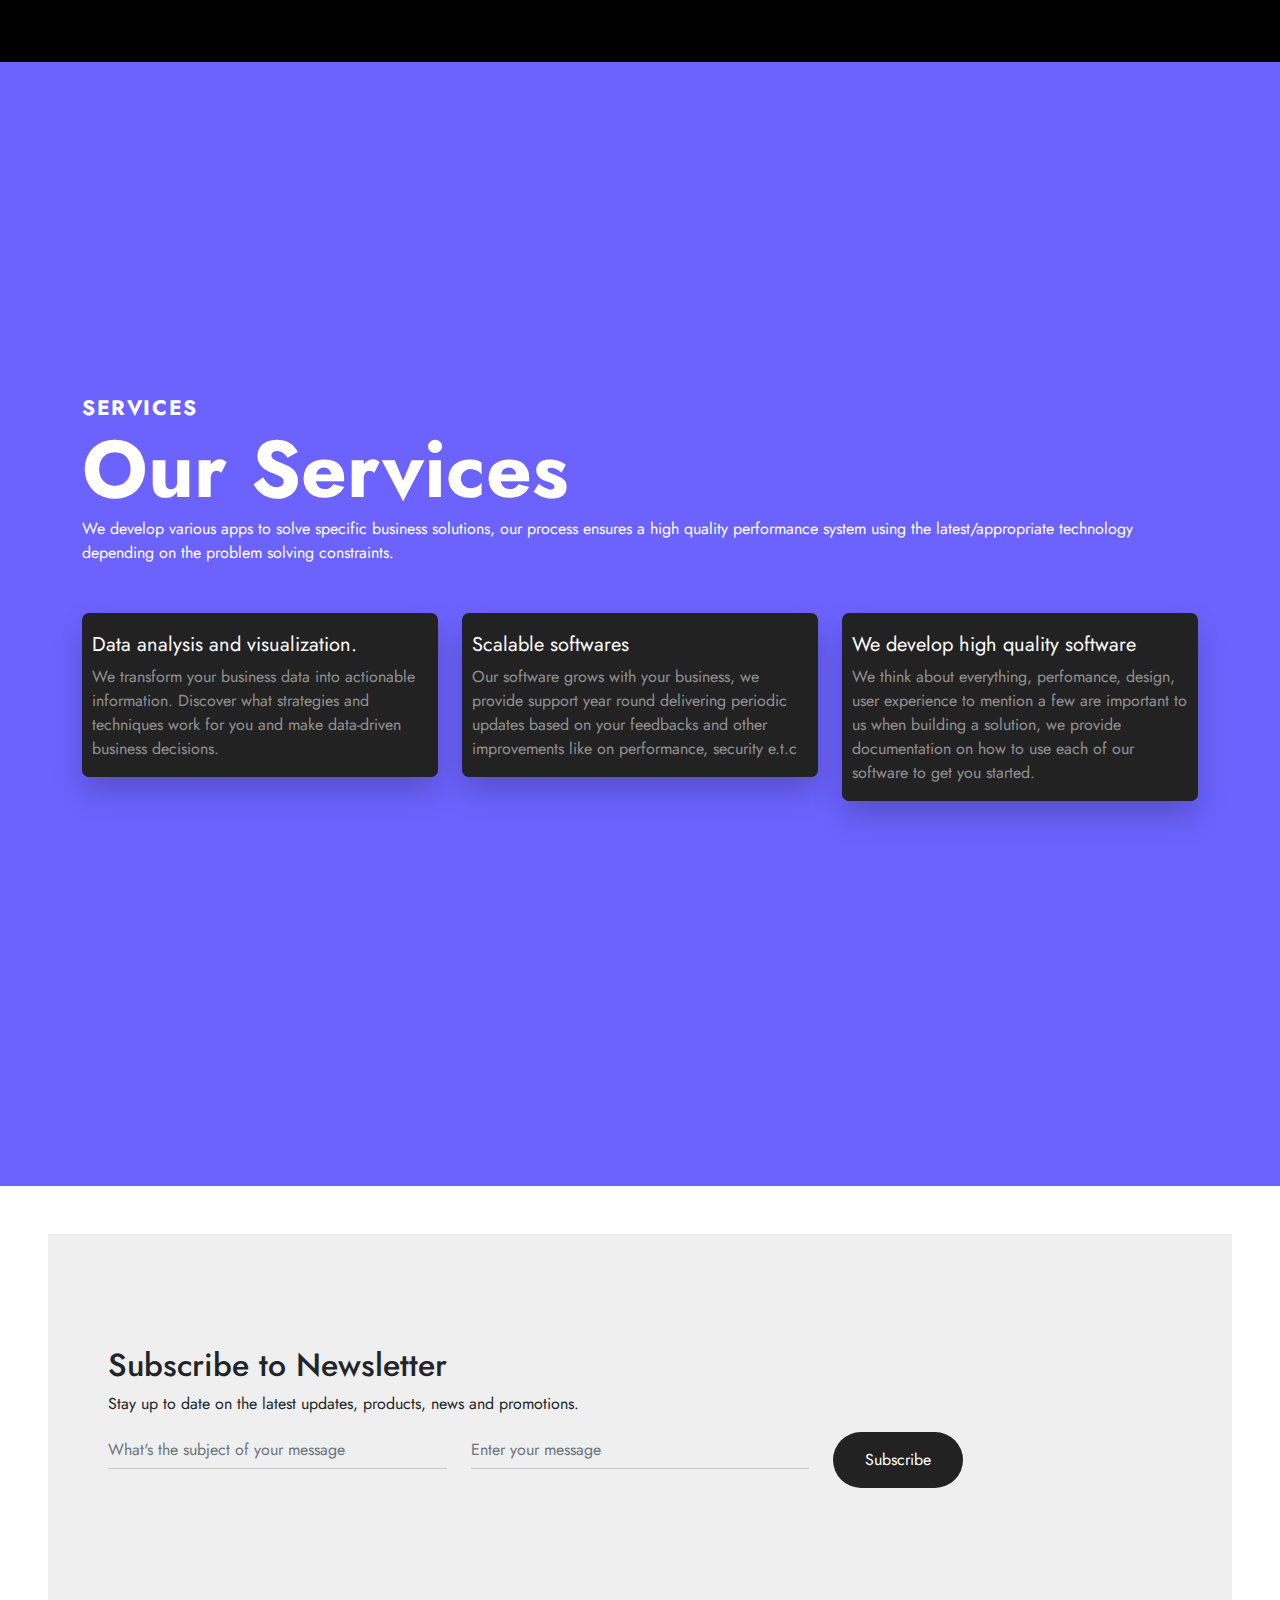
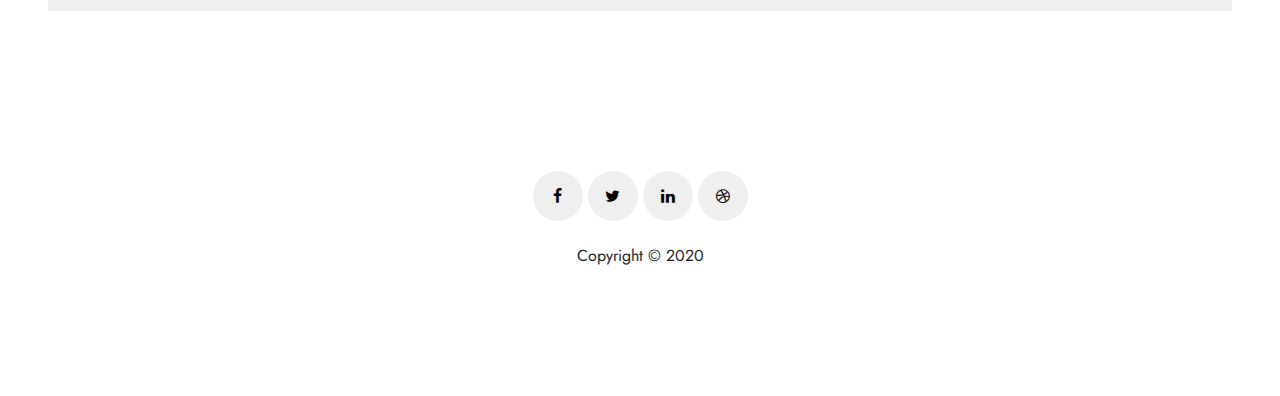
==== commit 9303d57f: "changed landing page background" ====
--- a/index.html
+++ b/index.html
@@ -5,7 +5,7 @@
     <meta name="viewport" content="width=device-width, initial-scale=1" />
     <link
       rel="stylesheet"
-      href="https://maxcdn.bootstrapcdn.com/bootstrap/4.0.0/css/bootstrap.min.css"
+      href="https://maxcdn.bootstrapcdn.com/bootstrap/4.0.0-alpha.6/css/bootstrap.min.css"
       integrity="sha384-Gn5384xqQ1aoWXA+058RXPxPg6fy4IWvTNh0E263XmFcJlSAwiGgFAW/dAiS6JXm"
       crossorigin="anonymous"
     />
@@ -14,6 +14,8 @@
       href="https://fonts.googleapis.com/css2?family=Jost:wght@400;600;700&amp;display=swap"
       rel="stylesheet"
     />
+    <link rel="preconnect" href="https://fonts.gstatic.com">
+    <link href="https://fonts.googleapis.com/css2?family=Signika&display=swap" rel="stylesheet">
     <link rel="stylesheet" href="fonts/icomoon/style.css" />
     <link rel="stylesheet" href="css/tiny-slider.css" />
     <link rel="stylesheet" href="css/aos.css" />
@@ -23,18 +25,29 @@
 
   <body>
     
-    <nav class="navbar navbar-bgcolor">
+    <nav class="navbar navbar-expand-md navbar-bgcolor">
       <a class="navbar-brand" href="index-2.html"> Thrills Digital </a>
       
-      <ul class="navbar-nav flex-row">
-          <li class="nav-item ">
-              <a class="nav-link2" href="#" style="padding: 16px;">Login</a>
+      <div class="collapse navbar-collapse" id="navbarSupportedContent">
+        <ul class="navbar-nav">
+          <li class="nav-item active">
+            <a class="nav-link2" href="#"
+              >Home </a
+            >
           </li>
           <li class="nav-item">
-              <a class="nav-link2" href="#" style="padding: 16px;">Register</a>
+            <a class="nav-link2" href="#">Link</a>
           </li>
+        </ul>
+      </div>
+      <ul class="navbar-nav flex-row">
+        <li class="nav-item ">
+            <a class="nav-link2" href="#" style="padding: 16px;">Login</a>
+        </li>
+        <li class="nav-item">
+            <a class="nav-link2" href="#" style="padding: 16px;">Register</a>
+        </li>
       </ul>
-      
       <button
         class="navbar-toggler d-none d-sm-block d-md-none"
         type="button"
@@ -47,471 +60,21 @@
         <span class="navbar-toggler-icon"></span>
       </button>
 
-      <div class="collapse navbar-collapse" id="navbarSupportedContent">
-        <ul class="navbar-nav">
-          <li class="nav-item active">
-            <a class="nav-link" href="#"
-              >Home <span class="sr-only">(current)</span></a
-            >
-          </li>
-          <li class="nav-item">
-            <a class="nav-link" href="#">Link</a>
-          </li>
-        </ul>
-      </div>
     </nav>
-    <div class="hero v-h-full" style="background-color: white">
-      <div class="row1">
-        <div class="col mb-1 mb-lg-0">
-          <div class="container">
-            <div class="row align-items-center">
-              <h3 class="heading-3 text-black mb-4" data-aos="fade-up">
-                We solve business problems with tech.
-              </h3>
-              <p
-                class="subheading text-blackmb-5"
-                data-aos="fade-up"
-                data-aos-delay="100"
-              >
-                Catalog your business today.
-              </p>
-              <p data-aos="fade-up" data-aos-delay="200">
-                <a href="#" class="btn btn-primary-gradient">Read More</a>
-              </p>
-            </div>
-          </div>
-        </div>
-        <div class="col mb-1 mb-lg-0" style="position: relative">
-          <div class="container">
-            <div class="row align-items-center">
-              <svg
-                id="b66c9c51-8109-402d-a3f9-100a5bb3d153"
-                data-name="Layer 1"
-                xmlns="http://www.w3.org/2000/svg"
-                width="890.30174"
-                height="489.29978"
-                viewBox="0 0 890.30174 489.29978"
-              >
-                <title>work_together</title>
-                <rect
-                  x="182.97245"
-                  y="0.39886"
-                  width="703.57565"
-                  height="450.60114"
-                  fill="#e6e6e6"
-                />
-                <rect
-                  x="245.18701"
-                  y="60.90722"
-                  width="254"
-                  height="261"
-                  fill="#fff"
-                />
-                <rect
-                  x="594.18701"
-                  y="65.96874"
-                  width="254"
-                  height="317"
-                  fill="#fff"
-                />
-                <ellipse
-                  cx="844.80174"
-                  cy="477.2616"
-                  rx="45.5"
-                  ry="6.5"
-                  fill="#e6e6e6"
-                />
-                <ellipse
-                  cx="389.89961"
-                  cy="477.40722"
-                  rx="45.5"
-                  ry="6.5"
-                  fill="#e6e6e6"
-                />
-                <ellipse
-                  cx="104.42498"
-                  cy="470.90722"
-                  rx="104.42498"
-                  ry="5"
-                  fill="#e6e6e6"
-                />
-                <rect
-                  x="182.67203"
-                  width="703.57565"
-                  height="29.89047"
-                  fill="#6c63ff"
-                />
-                <circle
-                  cx="204.88423"
-                  cy="15.28159"
-                  r="5.53997"
-                  fill="#e6e6e6"
-                />
-                <circle
-                  cx="225.91256"
-                  cy="15.28159"
-                  r="5.53997"
-                  fill="#e6e6e6"
-                />
-                <circle
-                  cx="246.94089"
-                  cy="15.28159"
-                  r="5.53997"
-                  fill="#e6e6e6"
-                />
-                <path
-                  d="M947.03614,356.34879H945.4975V314.19823a24.3956,24.3956,0,0,0-24.39567-24.39563H831.80022a24.3956,24.3956,0,0,0-24.39567,24.39563V545.43948a24.3956,24.3956,0,0,0,24.39567,24.39563h89.30161a24.3956,24.3956,0,0,0,24.39567-24.39563V386.35227h1.53864Z"
-                  transform="translate(-154.84913 -205.35011)"
-                  fill="#3f3d56"
-                />
-                <path
-                  d="M921.08621,296.1495H909.42939a8.6555,8.6555,0,0,1-8.01381,11.92446H850.25579A8.65552,8.65552,0,0,1,842.242,296.1495H831.35448a18.21836,18.21836,0,0,0-18.21838,18.21834v230.902a18.21836,18.21836,0,0,0,18.21838,18.21836h89.73173a18.21837,18.21837,0,0,0,18.21839-18.21836v-230.902A18.21837,18.21837,0,0,0,921.08621,296.1495Z"
-                  transform="translate(-154.84913 -205.35011)"
-                  fill="#fff"
-                />
-                <rect
-                  x="284.09023"
-                  y="225.77561"
-                  width="176.5444"
-                  height="8.05267"
-                  fill="#e6e6e6"
-                />
-                <rect
-                  x="284.09023"
-                  y="251.77561"
-                  width="176.5444"
-                  height="8.05267"
-                  fill="#6c63ff"
-                />
-                <rect
-                  x="284.09023"
-                  y="277.77561"
-                  width="176.5444"
-                  height="8.05267"
-                  fill="#e6e6e6"
-                />
-                <rect
-                  x="670.83934"
-                  y="243.34556"
-                  width="103.06376"
-                  height="8.05267"
-                  fill="#e6e6e6"
-                />
-                <rect
-                  x="670.83934"
-                  y="268.34556"
-                  width="103.06376"
-                  height="8.05267"
-                  fill="#e6e6e6"
-                />
-                <rect
-                  x="670.83934"
-                  y="293.34556"
-                  width="103.06376"
-                  height="8.05267"
-                  fill="#e6e6e6"
-                />
-                <rect
-                  x="922.35071"
-                  y="606.56341"
-                  width="17.17729"
-                  height="17.17729"
-                  transform="translate(1391.24229 -521.13741) rotate(90)"
-                  fill="#3f3d56"
-                />
-                <rect
-                  x="894.67619"
-                  y="606.56341"
-                  width="17.17729"
-                  height="17.17729"
-                  transform="translate(1363.56776 -493.46289) rotate(90)"
-                  fill="#6c63ff"
-                />
-                <rect
-                  x="867.00166"
-                  y="606.56341"
-                  width="17.17729"
-                  height="17.17729"
-                  transform="translate(1335.89323 -465.78836) rotate(90)"
-                  fill="#3f3d56"
-                />
-                <rect
-                  x="839.32713"
-                  y="606.56341"
-                  width="17.17729"
-                  height="17.17729"
-                  transform="translate(1308.2187 -438.11383) rotate(90)"
-                  fill="#3f3d56"
-                />
-                <rect
-                  x="811.6526"
-                  y="606.56341"
-                  width="17.17729"
-                  height="17.17729"
-                  transform="translate(1280.54418 -410.4393) rotate(90)"
-                  fill="#3f3d56"
-                />
-                <rect
-                  x="692.7424"
-                  y="138.9903"
-                  width="57.25764"
-                  height="57.25764"
-                  fill="#6c63ff"
-                />
-                <path
-                  d="M504.45442,480.943l-.74114,1.48227-2.2234-11.117s-2.96454-11.85815,2.96454-11.85815,4.4468,11.85815,4.4468,11.85815v8.15248Z"
-                  transform="translate(-154.84913 -205.35011)"
-                  fill="#a0616a"
-                />
-                <path
-                  d="M601.69555,479.42524l.74113,1.48227,2.22341-11.117s2.96454-11.85815-2.96454-11.85815-4.44681,11.85815-4.44681,11.85815V477.943Z"
-                  transform="translate(-154.84913 -205.35011)"
-                  fill="#a0616a"
-                />
-                <polygon
-                  points="382.215 358.94 373.322 413.784 377.768 467.145 388.144 462.699 386.662 422.677 397.038 390.808 399.261 428.606 394.815 467.886 408.155 469.369 417.79 388.585 417.049 361.163 382.215 358.94"
-                  fill="#2f2e41"
-                />
-                <path
-                  d="M537.06434,665.82526l-5.18794,8.15248V692.194a2.209,2.209,0,0,0,1.85635,2.18045c2.5428.41721,6.97037.71364,8.51954-1.86831,2.2234-3.70567.74113-11.85816.74113-11.85816s2.96454-5.92907,1.48227-10.37588-2.96454-5.18794-2.96454-5.18794Z"
-                  transform="translate(-154.84913 -205.35011)"
-                  fill="#2f2e41"
-                />
-                <path
-                  d="M559.29839,673.23661l1.48227,2.2234s2.2234,2.22341.74113,3.70568a28.96565,28.96565,0,0,0-2.96454,3.70567s-8.15248,2.2234-8.15248-.74114v-9.63475Z"
-                  transform="translate(-154.84913 -205.35011)"
-                  fill="#2f2e41"
-                />
-                <circle
-                  cx="401.77827"
-                  cy="288.79506"
-                  r="9.82427"
-                  fill="#a0616a"
-                />
-                <polygon
-                  points="395.185 291.867 394.444 305.949 407.784 306.69 407.043 292.608 395.185 291.867"
-                  fill="#a0616a"
-                />
-                <path
-                  d="M564.48633,512.41037l-2.10384-5.13957s-9.75432-3.75405-12.71885-.04838l-1.48227,4.44681-11.85816-2.96454-6.67021,14.8227,5.92908,42.24468s15.56382,20.01064,36.3156.74113l5.92908-40.02127L573.38,510.9281Z"
-                  transform="translate(-154.84913 -205.35011)"
-                  fill="#575a89"
-                />
-                <polygon
-                  points="417.049 308.543 418.531 305.578 433.354 296.684 442.4 269.907 449.4 272.907 441.506 304.837 420.013 324.847 417.049 308.543"
-                  fill="#575a89"
-                />
-                <polygon
-                  points="382.956 304.837 381.474 303.355 365.91 293.72 354.793 271.486 345.9 274.45 355.534 301.872 379.251 321.142 382.956 304.837"
-                  fill="#575a89"
-                />
-                <path
-                  d="M563.91892,479.10047l1.60629-.80315-2.40943-.80314V476.691s-12.04715-4.81886-13.65343,3.21257a16.14329,16.14329,0,0,0,0,19.27544v2.40942l12.85029,1.60629,1.60628-4.81886S571.95036,483.91933,563.91892,479.10047Z"
-                  transform="translate(-154.84913 -205.35011)"
-                  fill="#2f2e41"
-                />
-                <path
-                  d="M269.93891,565.15978l-2.85542,1.42771s-11.42168,5.23493-8.09036,8.09035,12.37349-2.85542,12.37349-2.85542l1.90361-2.37952Z"
-                  transform="translate(-154.84913 -205.35011)"
-                  fill="#ffb8b8"
-                />
-                <polygon
-                  points="198.633 359.099 189.807 418.346 176.481 459.749 169.343 456.418 176.005 399.786 156.969 383.605 158.397 359.81 198.633 359.099"
-                  fill="#2f2e41"
-                />
-                <path
-                  d="M323.24006,663.19583s8.09036-4.28313,8.56626,1.90361l-.95181,6.18674s2.85542,10.94578-6.66264,8.56626-2.85542-9.51806-2.85542-9.51806Z"
-                  transform="translate(-154.84913 -205.35011)"
-                  fill="#2f2e41"
-                />
-                <path
-                  d="M318.00513,583.72l-6.18674,5.23493s0,32.36142,4.28312,37.12045,31.40961,29.0301,32.36142,29.9819,5.23494-9.51806,5.23494-9.51806l-25.69878-29.9819,1.90362-18.56023Z"
-                  transform="translate(-154.84913 -205.35011)"
-                  fill="#2f2e41"
-                />
-                <path
-                  d="M350.84245,645.11151s7.61445-1.42771,7.61445,3.80722a115.23116,115.23116,0,0,0,.9518,12.37349s1.90362,16.65661-4.28313,14.27709-8.56625-19.03612-8.56625-19.03612a7.08933,7.08933,0,0,1,2.85542-3.33133C351.31835,652.25006,350.84245,645.11151,350.84245,645.11151Z"
-                  transform="translate(-154.84913 -205.35011)"
-                  fill="#2f2e41"
-                />
-                <polygon
-                  points="172.198 288.424 173.626 306.033 169.819 312.695 159.349 302.701 158.397 289.376 172.198 288.424"
-                  fill="#ffb8b8"
-                />
-                <circle
-                  cx="163.6319"
-                  cy="282.71335"
-                  r="11.42168"
-                  fill="#ffb8b8"
-                />
-                <polygon
-                  points="168.391 305.557 173.15 291.756 181.716 301.274 197.421 361.713 185.523 368.852 180.289 361.237 179.337 371.231 156.017 366.472 154.114 302.701 158.87 296.002 168.391 305.557"
-                  fill="#d0cde1"
-                />
-                <polygon
-                  points="161.728 373.135 158.873 296.039 152.686 300.798 141.264 308.412 148.879 335.539 151.258 364.093 161.728 373.135"
-                  fill="#2f2e41"
-                />
-                <polygon
-                  points="144.596 308.888 141.264 308.412 131.746 336.49 112.71 360.286 119.849 367.9 141.74 346.484 149.831 328.876 144.596 308.888"
-                  fill="#2f2e41"
-                />
-                <path
-                  d="M351.4174,565.59536l-.64933,3.12573s-2.97081,12.20793,1.33475,11.36336,5.4281-11.48008,5.4281-11.48008l-.68754-2.96869Z"
-                  transform="translate(-154.84913 -205.35011)"
-                  fill="#ffb8b8"
-                />
-                <polygon
-                  points="172.406 290.983 195.993 300.322 193.138 328.876 198.849 360.286 193.138 366.472 172.022 295.028 172.406 290.983"
-                  fill="#2f2e41"
-                />
-                <path
-                  d="M319.079,468.8806l3.35262-1.6763v1.6763l2.23507-1.11753v2.79384s8.38153,6.14645,6.70522,13.41044-1.67631,7.82276-1.67631,7.82276-2.11922-13.81412-10.50074-11.57905-9.05615,2.63876-11.29122,8.78521l-.60636,2.63647S297.84583,469.99814,319.079,468.8806Z"
-                  transform="translate(-154.84913 -205.35011)"
-                  fill="#2f2e41"
-                />
-                <polygon
-                  points="192.662 300.322 196.469 300.322 202.656 333.635 202.656 362.665 195.042 361.237 188.855 317.454 192.662 300.322"
-                  fill="#2f2e41"
-                />
-                <rect
-                  x="3.53501"
-                  y="370.77159"
-                  width="140.32096"
-                  height="97.51118"
-                  fill="#6c63ff"
-                />
-                <path
-                  d="M228.54462,595.14827a29.729,29.729,0,1,0,29.729,29.729A29.81642,29.81642,0,0,0,228.54462,595.14827Zm0,8.9187a8.91871,8.91871,0,1,1-8.91871,8.91871,8.94863,8.94863,0,0,1,8.91871-8.91871Zm0,42.93556a21.65737,21.65737,0,0,1-17.83742-9.519c.14293-5.94581,11.89161-9.21886,17.83742-9.21886s17.69448,3.27305,17.8374,9.21886a21.69344,21.69344,0,0,1-17.83741,9.519Z"
-                  transform="translate(-154.84913 -205.35011)"
-                  fill="#fff"
-                />
-                <rect
-                  x="284.18701"
-                  y="90.90722"
-                  width="176"
-                  height="101"
-                  fill="#e6e6e6"
-                />
-                <path
-                  d="M963.0513,496.58366l.81548-5.25988s4.75311-10.80516.99606-11.38765-6.89084,9.70426-6.89084,9.70426l1.37467,10.98574Z"
-                  transform="translate(-154.84913 -205.35011)"
-                  fill="#ffb8b8"
-                />
-                <polygon
-                  points="846.67 321.051 813.089 314.306 809.187 289.847 799.302 289.084 799.785 320.707 828.962 336.004 846.67 321.051"
-                  fill="#575a89"
-                />
-                <polygon
-                  points="846.67 321.051 813.089 314.306 809.187 289.847 799.302 289.084 799.785 320.707 828.962 336.004 846.67 321.051"
-                  opacity="0.2"
-                />
-                <rect
-                  x="910.1623"
-                  y="482.06175"
-                  width="103.06376"
-                  height="8.05267"
-                  transform="translate(1768.53923 766.82607) rotate(-180)"
-                  fill="#6c63ff"
-                />
-                <path
-                  d="M956.49034,494.78044l.00669-5.32271s3.05587-11.402-.74606-11.40676-5.33608,10.63873-5.33608,10.63873l3.02818,10.64924Z"
-                  transform="translate(-154.84913 -205.35011)"
-                  fill="#ffb8b8"
-                />
-                <path
-                  d="M1000.2023,510.02489l4.60746-1.12311a11.86169,11.86169,0,0,0,11.64163-14.21088h0a15.50416,15.50416,0,0,0-15.48468-15.52363h0A15.50417,15.50417,0,0,0,985.443,494.65194v0A12.32065,12.32065,0,0,0,1000.2023,510.02489Z"
-                  transform="translate(-154.84913 -205.35011)"
-                  fill="#2f2e41"
-                />
-                <polygon
-                  points="818.254 381.458 822.005 422.524 828.797 462.833 840.203 462.847 838.732 423.305 832.709 375.393 818.254 381.458"
-                  fill="#2f2e41"
-                />
-                <path
-                  d="M985.17015,665.90379l-7.6096,4.55277s-12.1681,1.50549-9.89171,5.31029,28.89279,1.55707,28.8947.03629-.748-9.886-2.26874-9.88789Z"
-                  transform="translate(-154.84913 -205.35011)"
-                  fill="#2f2e41"
-                />
-                <path
-                  d="M1006.77139,583.2605s-.21394,5.87095-5.54811,14.98891l.72505,28.13527,27.33,35.01218-9.89553,8.35184-33.40927-38.06137-8.307-45.63372,10.65879-10.63205Z"
-                  transform="translate(-154.84913 -205.35011)"
-                  fill="#2f2e41"
-                />
-                <path
-                  d="M1026.99716,661.394s9.12274,1.53224,7.59719,5.33226-5.34945,21.28415-15.23162,18.99057c0,0-4.56232-.00573-3.03773-3.04536a55.0044,55.0044,0,0,1,3.04824-5.31889l.01241-9.885Z"
-                  transform="translate(-154.84913 -205.35011)"
-                  fill="#2f2e41"
-                />
-                <circle
-                  cx="840.41522"
-                  cy="294.04136"
-                  r="11.40581"
-                  fill="#ffb8b8"
-                />
-                <polygon
-                  points="845.728 301.652 845.712 314.578 833.546 314.563 835.083 301.639 845.728 301.652"
-                  fill="#ffb8b8"
-                />
-                <path
-                  d="M985.35926,515.34718l3.68652-.9056,11.52122.9247s6.07545,6.09074,5.31316,7.61055-4.611,38.774-4.611,38.774l6.81006,26.62213-24.33429,1.49021-12.16428-1.53605,2.34133-47.90151s-5.30647-12.93326,1.54178-16.7266A29.95429,29.95429,0,0,0,985.35926,515.34718Z"
-                  transform="translate(-154.84913 -205.35011)"
-                  fill="#575a89"
-                />
-                <polygon
-                  points="844.193 313.056 809.978 311.492 802.404 287.911 792.518 288.658 797.801 319.841 828.964 330.526 844.193 313.056"
-                  fill="#575a89"
-                />
-                <circle
-                  cx="862.43241"
-                  cy="278.27937"
-                  r="7.35883"
-                  fill="#2f2e41"
-                />
-                <path
-                  d="M1010.49168,479.67357a7.35536,7.35536,0,0,1,8.807-7.20494A7.3554,7.3554,0,1,0,1014.711,486.331,7.35277,7.35277,0,0,1,1010.49168,479.67357Z"
-                  transform="translate(-154.84913 -205.35011)"
-                  fill="#2f2e41"
-                />
-                <path
-                  d="M1004.17862,483.847l-9.92079-1.82669-7.62952,4.78184a11.57336,11.57336,0,0,0-5.33128,11.29456l7.64125-1.93681,1.71106-4.29045,2.03787,3.34024,8.26714,14.45412,8.37-4.55181,5.33322-8.35757Z"
-                  transform="translate(-154.84913 -205.35011)"
-                  fill="#2f2e41"
-                />
-                <rect
-                  x="526.03635"
-                  y="245.29674"
-                  width="1.99958"
-                  height="202.92117"
-                  transform="translate(-190.8885 425.93087) rotate(-60.15005)"
-                  fill="#fff"
-                />
-                <rect
-                  x="425.57556"
-                  y="345.75754"
-                  width="202.92117"
-                  height="1.99958"
-                  transform="translate(-257.51689 102.92685) rotate(-29.84553)"
-                  fill="#fff"
-                />
-                <rect
-                  x="875.53625"
-                  y="332.45224"
-                  width="1.99979"
-                  height="80.61017"
-                  transform="translate(-161.69687 523.63263) rotate(-45)"
-                  fill="#fff"
-                />
-                <rect
-                  x="836.23106"
-                  y="371.75743"
-                  width="80.61017"
-                  height="1.99979"
-                  transform="translate(-161.69687 523.63263) rotate(-45)"
-                  fill="#fff"
-                />
-              </svg>
-            </div>
+    
+    <div class="hero v-h-full overlay" style="background-image: url('images/magical.jpg')">
+      <div class="container">
+        <div class="row align-items-center v-h-full">
+          <div class="col-lg-10 col-xxl-6">
+            <a class="heading-3 text-white mb-4" data-aos="fade-up">We develop business solutions for small businesses and entreprenuers</a>
+            <br/>
+            <br/>
+            <br/>
+            <p data-aos="fade-up" data-aos-delay="200" >
+              <button type="button" class="btn btn-primary" style="background-color: #6c63ff">
+                <a>Get started</a>
+              </button>
+            </p>
           </div>
         </div>
       </div>
@@ -1085,7 +648,7 @@
           </div>
         </div>
       </div>
-      <div class="box-white pt-5 p-md-5 mx-md-5">
+      <div class="pt-5 p-md-5 mx-md-5" style="background-color: #6c63ff">
         <div class="container">
           <div class="row">
             <div class="col-lg-6 align-self-center mb-5 mb-lg-0">
@@ -1139,212 +702,212 @@
                 <path
                   d="M367.65967,143.48288l2.6516,55.27651c10.99078,14.659,22.84767,31.43392,34.54983,49.71627l1.67078-84.33.922.5892c-13.53627-9.66979-27.29643-17.06809-40.71613-21.76435Z"
                   transform="translate(-81.696 -70.99933)"
-                  fill="#6c63ff"
+                  fill="#2a9d8f"
                 />
                 <path
                   d="M368.3786,196.19132l-2.5679-53.5448c-15.07148-5.14-29.69492-6.84517-43.06184-4.46133-.69544.12406-1.379.26678-2.06115.41162C324.08421,142.24054,343.87658,163.76,368.3786,196.19132Z"
                   transform="translate(-81.696 -70.99933)"
-                  fill="#6c63ff"
+                  fill="#2a9d8f"
                 />
                 <path
                   d="M490.07183,262.13808l.88952.84894q-5.479-10.30509-11.6157-20.03821l-24.92452,98.07238-.42178-.37179q2.703,6.45351,5.141,12.81913Z"
                   transform="translate(-81.696 -70.99933)"
-                  fill="#6c63ff"
+                  fill="#2a9d8f"
                 />
                 <path
                   d="M452.1018,206.38231l.91784.73454a258.75308,258.75308,0,0,0-44.62813-41.70056l-1.70334,85.93682q16.33464,25.77809,29.24938,50.782Z"
                   transform="translate(-81.696 -70.99933)"
-                  fill="#6c63ff"
+                  fill="#2a9d8f"
                 />
                 <path
                   d="M271.298,233.21207a216.05206,216.05206,0,0,0,8.53693,42.70075L428.4666,291.24349c-7.75926-14.30852-15.76912-27.73261-23.545-39.9674L271.67588,234.38064Z"
                   transform="translate(-81.696 -70.99933)"
-                  fill="#6c63ff"
+                  fill="#2a9d8f"
                 />
                 <path
                   d="M285.24235,291.95331l-.40027-1.16638,150.4288,13.37115q-2.72561-5.3321-5.51268-10.5226L280.578,278.24825l-.39215-1.1681Q282.4412,284.43446,285.24235,291.95331Z"
                   transform="translate(-81.696 -70.99933)"
-                  fill="#6c63ff"
+                  fill="#2a9d8f"
                 />
                 <path
                   d="M477.65163,240.904l.90457.79736a309.00249,309.00249,0,0,0-24.66716-33.563l-16.38263,97.0477q8.517,16.7218,15.42839,32.97307Z"
                   transform="translate(-81.696 -70.99933)"
-                  fill="#6c63ff"
+                  fill="#2a9d8f"
                 />
                 <path
                   d="M474.47058,403.01786c5.97847,25.87063,8.24367,50.33182,6.74833,73.11331,8.41215-17.92372,40.40341-92.17742,28.44489-161.37944Z"
                   transform="translate(-81.696 -70.99933)"
-                  fill="#6c63ff"
+                  fill="#2a9d8f"
                 />
                 <path
                   d="M312.8378,344.25615A298.92417,298.92417,0,0,0,338.787,374.71671l-.363-1.29619L472.235,400.9488a371.62857,371.62857,0,0,0-13.01016-42.59606Z"
                   transform="translate(-81.696 -70.99933)"
-                  fill="#6c63ff"
+                  fill="#2a9d8f"
                 />
                 <path
                   d="M367.22384,197.09429c-26.51837-35.08171-47.44238-57.25487-47.74344-57.57226l.3448-.73906c-20.12351,4.56852-34.3318,18.26-42.14953,38.07741Z"
                   transform="translate(-81.696 -70.99933)"
-                  fill="#6c63ff"
+                  fill="#2a9d8f"
                 />
                 <path
                   d="M460.37863,356.7603c.49405,1.31967.99669,2.64242,1.47365,3.95615a369.221,369.221,0,0,1,11.70288,38.43477l34.8594-87.42941.85144.854a146.38014,146.38014,0,0,0-11.12914-35.2288q-3.08439-6.60243-6.45758-13.00567Z"
                   transform="translate(-81.696 -70.99933)"
-                  fill="#6c63ff"
+                  fill="#2a9d8f"
                 />
                 <path
                   d="M403.36439,248.83838c-11.582-18.0666-23.30476-34.63985-34.16983-49.12637l-91.60274-20.69883-.31052-1.15609c-5.71855,15.05961-7.80946,33.56014-6.07745,54.22341Z"
                   transform="translate(-81.696 -70.99933)"
-                  fill="#6c63ff"
+                  fill="#2a9d8f"
                 />
                 <path
                   d="M472.777,403.2453l-132.83172-27.327C395.81693,433.273,473.985,477.25955,478.97431,480.0399,481.302,454.77022,478.662,428.814,472.777,403.2453Z"
                   transform="translate(-81.696 -70.99933)"
-                  fill="#6c63ff"
+                  fill="#2a9d8f"
                 />
                 <path
                   d="M458.28368,355.998l.02963-.08747A501.54109,501.54109,0,0,0,436.478,306.536L285.679,293.13178q3.84039,10.16954,8.68059,20.55693a179.71111,179.71111,0,0,0,16.70056,28.13239Z"
                   transform="translate(-81.696 -70.99933)"
-                  fill="#6c63ff"
+                  fill="#2a9d8f"
                 />
                 <path
                   d="M650.10683,329.66974l-33.21394,44.26462c-.88474,18.30027-2.452,38.78267-5.09988,60.32736l55.07374-63.88442.33432,1.04187c-4.258-16.08122-10.13714-30.55575-17.47751-42.732Z"
                   transform="translate(-81.696 -70.99933)"
-                  fill="#6c63ff"
+                  fill="#2a9d8f"
                 />
                 <path
                   d="M617.04232,370.72377l32.1739-42.87748c-8.32955-13.57157-18.50476-24.212-30.32028-30.90156-.61474-.348-1.23226-.67409-1.85-.99761C617.33785,300.91982,618.85627,330.11778,617.04232,370.72377Z"
                   transform="translate(-81.696 -70.99933)"
-                  fill="#6c63ff"
+                  fill="#2a9d8f"
                 />
                 <path
                   d="M668.70734,499.13305l.14363,1.22119q2.3529-11.43142,3.83438-22.84188l-81.74864,59.63709-.08773-.55537q-2.03435,6.69441-4.21666,13.15218Z"
                   transform="translate(-81.696 -70.99933)"
-                  fill="#6c63ff"
+                  fill="#2a9d8f"
                 />
                 <path
                   d="M675.02508,431.97269l.23841,1.15114a258.75321,258.75321,0,0,0-7.77487-60.58182l-56.12369,65.10122q-3.86088,30.27251-9.86195,57.76745Z"
                   transform="translate(-81.696 -70.99933)"
-                  fill="#6c63ff"
+                  fill="#2a9d8f"
                 />
                 <path
                   d="M518.65944,337.31729A216.052,216.052,0,0,0,497.99931,375.65L602.69576,482.257c3.15009-15.96925,5.54306-31.41715,7.3577-45.79983l-91.8483-97.99882Z"
                   transform="translate(-81.696 -70.99933)"
-                  fill="#6c63ff"
+                  fill="#2a9d8f"
                 />
                 <path
                   d="M491.9332,391.45311l.43565-1.15363L599.69922,496.54355q1.30167-5.84515,2.46567-11.62046L497.08207,377.92263l.443-1.14977Q494.57142,383.87556,491.9332,391.45311Z"
                   transform="translate(-81.696 -70.99933)"
-                  fill="#6c63ff"
+                  fill="#2a9d8f"
                 />
                 <path
                   d="M672.68482,474.857l.18812,1.19107a309.003,309.003,0,0,0,2.40863-41.583l-74.51622,64.296q-4.10574,18.31124-9.14793,35.236Z"
                   transform="translate(-81.696 -70.99933)"
-                  fill="#6c63ff"
+                  fill="#2a9d8f"
                 />
                 <path
                   d="M566.83618,597.68648c-11.89613,23.73845-25.75321,44.023-41.43528,60.6153,17.911-8.43927,89.91043-45.22419,124.83819-106.15018Z"
                   transform="translate(-81.696 -70.99933)"
-                  fill="#6c63ff"
+                  fill="#2a9d8f"
                 />
                 <path
                   d="M479.8274,449.337a298.92409,298.92409,0,0,0,.5576,40.0112l.54711-1.22988L566.434,594.667a371.62913,371.62913,0,0,0,17.14812-41.10511Z"
                   transform="translate(-81.696 -70.99933)"
-                  fill="#6c63ff"
+                  fill="#2a9d8f"
                 />
                 <path
                   d="M615.577,370.68271c1.95147-43.93338-.02161-74.35657-.05105-74.793l.73695-.34929c-18.41279-9.31645-38.08847-7.83372-56.74948,2.44322Z"
                   transform="translate(-81.696 -70.99933)"
-                  fill="#6c63ff"
+                  fill="#2a9d8f"
                 />
                 <path
                   d="M585.48647,553.07133c-.4612,1.33151-.91773,2.67087-1.38831,3.98691a369.21979,369.21979,0,0,1-15.50083,37.06633l82.61213-45.10337.11111,1.20076a146.38036,146.38036,0,0,0,13.89791-34.23118q1.83555-7.0524,3.32165-14.13557Z"
                   transform="translate(-81.696 -70.99933)"
-                  fill="#6c63ff"
+                  fill="#2a9d8f"
                 />
                 <path
                   d="M610.40891,433.58646c2.60284-21.30186,4.14474-41.54338,5.0163-59.63065l-57.34945-74.36763.49821-1.08846c-14.00961,7.95137-27.41992,20.86668-39.2653,37.886Z"
                   transform="translate(-81.696 -70.99933)"
-                  fill="#6c63ff"
+                  fill="#2a9d8f"
                 />
                 <path
                   d="M565.38675,596.78148l-84.876-105.769c6.45008,79.80973,38.599,163.54452,40.66837,168.86817C539.08922,641.90278,553.61125,620.22775,565.38675,596.78148Z"
                   transform="translate(-81.696 -70.99933)"
-                  fill="#6c63ff"
+                  fill="#2a9d8f"
                 />
                 <path
                   d="M584.35918,551.148l.07862-.04847a501.54085,501.54085,0,0,0,14.67446-51.95464L491.51789,392.63924q-3.52845,10.28193-6.42582,21.36934a179.71141,179.71141,0,0,0-5.08066,32.31914Z"
                   transform="translate(-81.696 -70.99933)"
-                  fill="#6c63ff"
+                  fill="#2a9d8f"
                 />
                 <path
                   d="M318.93481,388.76732l19.60756,51.75005c14.9836,10.54391,31.445,22.83248,48.22508,36.60245L362.29028,396.403l1.059.27536c-15.86231-5.01225-31.23543-7.795-45.44957-8.11334Z"
                   transform="translate(-81.696 -70.99933)"
-                  fill="#6c63ff"
+                  fill="#2a9d8f"
                 />
                 <path
                   d="M335.91055,438.67244l-18.99268-50.129c-15.92219-.22971-30.3566,2.66864-42.33211,9.06742-.623.33294-1.229.68-1.833,1.02856C277.10922,401.05486,302.584,415.4028,335.91055,438.67244Z"
                   transform="translate(-81.696 -70.99933)"
-                  fill="#6c63ff"
+                  fill="#2a9d8f"
                 />
                 <path
                   d="M472.02847,463.77482l1.10836.53242q-8.39593-8.10693-17.24063-15.46657l6.60989,100.97392-.516-.22321q4.56535,5.302,8.85163,10.6023Z"
                   transform="translate(-81.696 -70.99933)"
-                  fill="#6c63ff"
+                  fill="#2a9d8f"
                 />
                 <path
                   d="M418.68387,422.4858l1.09994.41487a258.75273,258.75273,0,0,0-55.33222-25.86409l24.94287,82.255q23.50268,19.46677,43.5136,39.25433Z"
                   transform="translate(-81.696 -70.99933)"
-                  fill="#6c63ff"
+                  fill="#2a9d8f"
                 />
                 <path
                   d="M255.02691,503.88762a216.05233,216.05233,0,0,0,21.31755,37.971L422.4364,510.49694c-11.802-11.20948-23.569-21.50037-34.7458-30.73253L255.74751,504.88216Z"
                   transform="translate(-81.696 -70.99933)"
-                  fill="#6c63ff"
+                  fill="#2a9d8f"
                 />
                 <path
                   d="M286.44517,555.44218l-.74119-.98555,147.19536-33.7807q-4.24026-4.22852-8.49522-8.30336L277.77305,543.85l-.734-.98968Q281.45714,549.15735,286.44517,555.44218Z"
                   transform="translate(-81.696 -70.99933)"
-                  fill="#6c63ff"
+                  fill="#2a9d8f"
                 />
                 <path
                   d="M453.6531,447.41964l1.10673.47872a309.00285,309.00285,0,0,0-33.83345-24.295l14.41676,97.35915q13.26857,13.27039,24.86475,26.58953Z"
                   transform="translate(-81.696 -70.99933)"
-                  fill="#6c63ff"
+                  fill="#2a9d8f"
                 />
                 <path
                   d="M500.73671,602.57809c13.68223,22.75583,23.39739,45.319,29.017,67.44711,2.46-19.64618,9.93312-100.15211-22.82993-162.269Z"
                   transform="translate(-81.696 -70.99933)"
-                  fill="#6c63ff"
+                  fill="#2a9d8f"
                 />
                 <path
                   d="M328.85594,596.6541a298.92362,298.92362,0,0,0,34.09375,20.94811l-.74592-1.1205L497.971,601.30138a371.62736,371.62736,0,0,0-25.53936-36.48876Z"
                   transform="translate(-81.696 -70.99933)"
-                  fill="#6c63ff"
+                  fill="#2a9d8f"
                 />
                 <path
                   d="M335.09144,439.88812c-36.06342-25.167-62.81645-39.78683-63.20087-39.99563l.09948-.80944c-17.726,10.56492-27.00651,27.97762-28.31589,49.24107Z"
                   transform="translate(-81.696 -70.99933)"
-                  fill="#6c63ff"
+                  fill="#2a9d8f"
                 />
                 <path
                   d="M473.03677,562.94151c.87775,1.10235,1.76465,2.205,2.62431,3.30693A369.22021,369.22021,0,0,1,498.671,599.18375l6.12819-93.923,1.0737.549a146.38026,146.38026,0,0,0-21.47326-30.06367q-4.97415-5.32573-10.16136-10.37277Z"
                   transform="translate(-81.696 -70.99933)"
-                  fill="#6c63ff"
+                  fill="#2a9d8f"
                 />
                 <path
                   d="M385.45615,477.92741c-16.59913-13.60194-32.87061-25.74013-47.68136-36.1589l-93.51495,8.62891-.65266-1.0035c-.78364,16.08973,2.94631,34.33059,10.98045,53.44664Z"
                   transform="translate(-81.696 -70.99933)"
-                  fill="#6c63ff"
+                  fill="#2a9d8f"
                 />
                 <path
                   d="M499.19639,603.31787,364.42267,618.38692c70.86377,37.27629,158.80011,54.94738,164.4045,56.04939C523.23008,649.6846,512.69641,625.81541,499.19639,603.31787Z"
                   transform="translate(-81.696 -70.99933)"
-                  fill="#6c63ff"
+                  fill="#2a9d8f"
                 />
                 <path
                   d="M470.80878,562.86414l.00115-.09235a501.541,501.541,0,0,0-36.02758-40.20745L287.22473,556.428q6.79569,8.48448,14.60959,16.86712a179.711,179.711,0,0,0,24.57837,21.59267Z"
                   transform="translate(-81.696 -70.99933)"
-                  fill="#6c63ff"
+                  fill="#2a9d8f"
                 />
                 <path
                   d="M1118.304,705.00067c0,44.73507-230.12564,124-514,124s-514-79.26493-514-124,230.12564-38,514-38S1118.304,660.26561,1118.304,705.00067Z"
@@ -1557,12 +1120,12 @@
                 <path
                   d="M171.48684,671.47665c0-64.73541,44.81662-117.11848,100.20136-117.11848"
                   transform="translate(-81.696 -70.99933)"
-                  fill="#6c63ff"
+                  fill="#2a9d8f"
                 />
                 <path
                   d="M114.22891,561.46265c0,60.80852,25.6095,110.014,57.25793,110.014"
                   transform="translate(-81.696 -70.99933)"
-                  fill="#6c63ff"
+                  fill="#2a9d8f"
                 />
                 <path
                   d="M171.48684,671.47665c0-82.71747,51.801-149.65139,115.81716-149.65139"
--- a/css/style.css
+++ b/css/style.css
@@ -208,6 +208,7 @@
 a {
   color: #743ad5;
   text-decoration: underline;
+  font-family: 'Signika', sans-serif;
 }
 a:hover {
   color: #5d2eaa;
@@ -2929,7 +2930,7 @@
   display: inline-block;
   font-weight: 400;
   line-height: 1.5;
-  color: #212529;
+  color: #6c63ff;
   text-align: center;
   text-decoration: none;
   vertical-align: middle;
@@ -2938,7 +2939,7 @@
   -moz-user-select: none;
   -ms-user-select: none;
   user-select: none;
-  background-color: transparent;
+  background-color: #6c63ff;
   border: 1px solid transparent;
   padding: 0.375rem 0.75rem;
   font-size: 1rem;
@@ -2964,7 +2965,7 @@
   }
 }
 .btn:hover {
-  color: #212529;
+  color: #6c63ff;
 }
 .btn-check:focus + .btn,
 .btn:focus {
@@ -2980,21 +2981,21 @@
 }
 .btn-primary {
   color: #fff;
-  background-color: #743ad5;
-  border-color: #743ad5;
+  background-color: #6c63ff;
+  border-color: #6c63ff;
 }
 .btn-primary:hover {
   color: #fff;
-  background-color: #6331b5;
-  border-color: #5d2eaa;
+  background-color: #6c63ff;
+  border-color: #6c63ff;
 }
 .btn-check:focus + .btn-primary,
 .btn-primary:focus {
   color: #fff;
-  background-color: #6331b5;
-  border-color: #5d2eaa;
-  -webkit-box-shadow: 0 0 0 0.25rem rgba(137, 88, 219, 0.5);
-  box-shadow: 0 0 0 0.25rem rgba(137, 88, 219, 0.5);
+  background-color: #6c63ff;
+  border-color: #6c63ff;
+  -webkit-box-shadow: 0 0 0 0.25rem #6c63ff;
+  box-shadow: 0 0 0 0.25rem #6c63ff;
 }
 .btn-check:checked + .btn-primary,
 .btn-check:active + .btn-primary,
@@ -3002,22 +3003,22 @@
 .btn-primary.active,
 .show > .btn-primary.dropdown-toggle {
   color: #fff;
-  background-color: #5d2eaa;
-  border-color: #572ca0;
+  background-color: #6c63ff;
+  border-color: #6c63ff;
 }
 .btn-check:checked + .btn-primary:focus,
 .btn-check:active + .btn-primary:focus,
 .btn-primary:active:focus,
 .btn-primary.active:focus,
 .show > .btn-primary.dropdown-toggle:focus {
-  -webkit-box-shadow: 0 0 0 0.25rem rgba(137, 88, 219, 0.5);
-  box-shadow: 0 0 0 0.25rem rgba(137, 88, 219, 0.5);
+  -webkit-box-shadow: 0 0 0 0.25rem #6c63ff;
+  box-shadow: 0 0 0 0.25rem #6c63ff;
 }
 .btn-primary:disabled,
 .btn-primary.disabled {
   color: #fff;
-  background-color: #743ad5;
-  border-color: #743ad5;
+  background-color: #6c63ff;
+  border-color: #6c63ff
 }
 .btn-secondary {
   color: #fff;
@@ -4169,6 +4170,7 @@
   font-size: 1.25rem;
   text-decoration: none;
   white-space: nowrap;
+  font-family: 'Signika', sans-serif;
 }
 
 .navbar-nav {
@@ -10622,8 +10624,8 @@
 }
 .site-nav .site-navigation .site-menu > li.cta-button a:hover {
   color: #000;
-  background: #743ad5;
-  border-color: #743ad5;
+  background: #6c63ff;
+  border-color: #6c63ff;
 }
 .site-nav .site-navigation .site-menu > li.active > a {
   color: #fff;
@@ -11183,7 +11185,7 @@
 
 .heading-3 {
   font-size: 60px;
-  font-weight: 400;
+  font-weight: 500;
   line-height: 1;
 }
 @media (min-width: 800px) {
@@ -11219,7 +11221,7 @@
   }
 }
 .subheading {
-  font-size: 11px;
+  font-size: 21px;
   text-transform: uppercase;
   letter-spacing: 0.1rem;
   font-weight: 700;
@@ -11349,7 +11351,7 @@
 }
 .btn.btn-primary-outline:hover {
   background: #fff;
-  color: #743ad5;
+  color: #6c63ff;
 }
 .btn.btn-black {
   background-color: #222;
@@ -11409,9 +11411,7 @@
   z-index: 2;
   margin-bottom: -50px;
 }
-.section-3 .features-wrap {
-  margin-bottom: 12rem;
-}
+
 .section-3 .img-overlap {
   margin-top: -100px;
 }
@@ -11430,7 +11430,7 @@
 }
 .feature {
   margin-bottom: 50px;
-  padding: 30px;
+  padding: 10px;
   position: relative;
 }
 .feature > div {
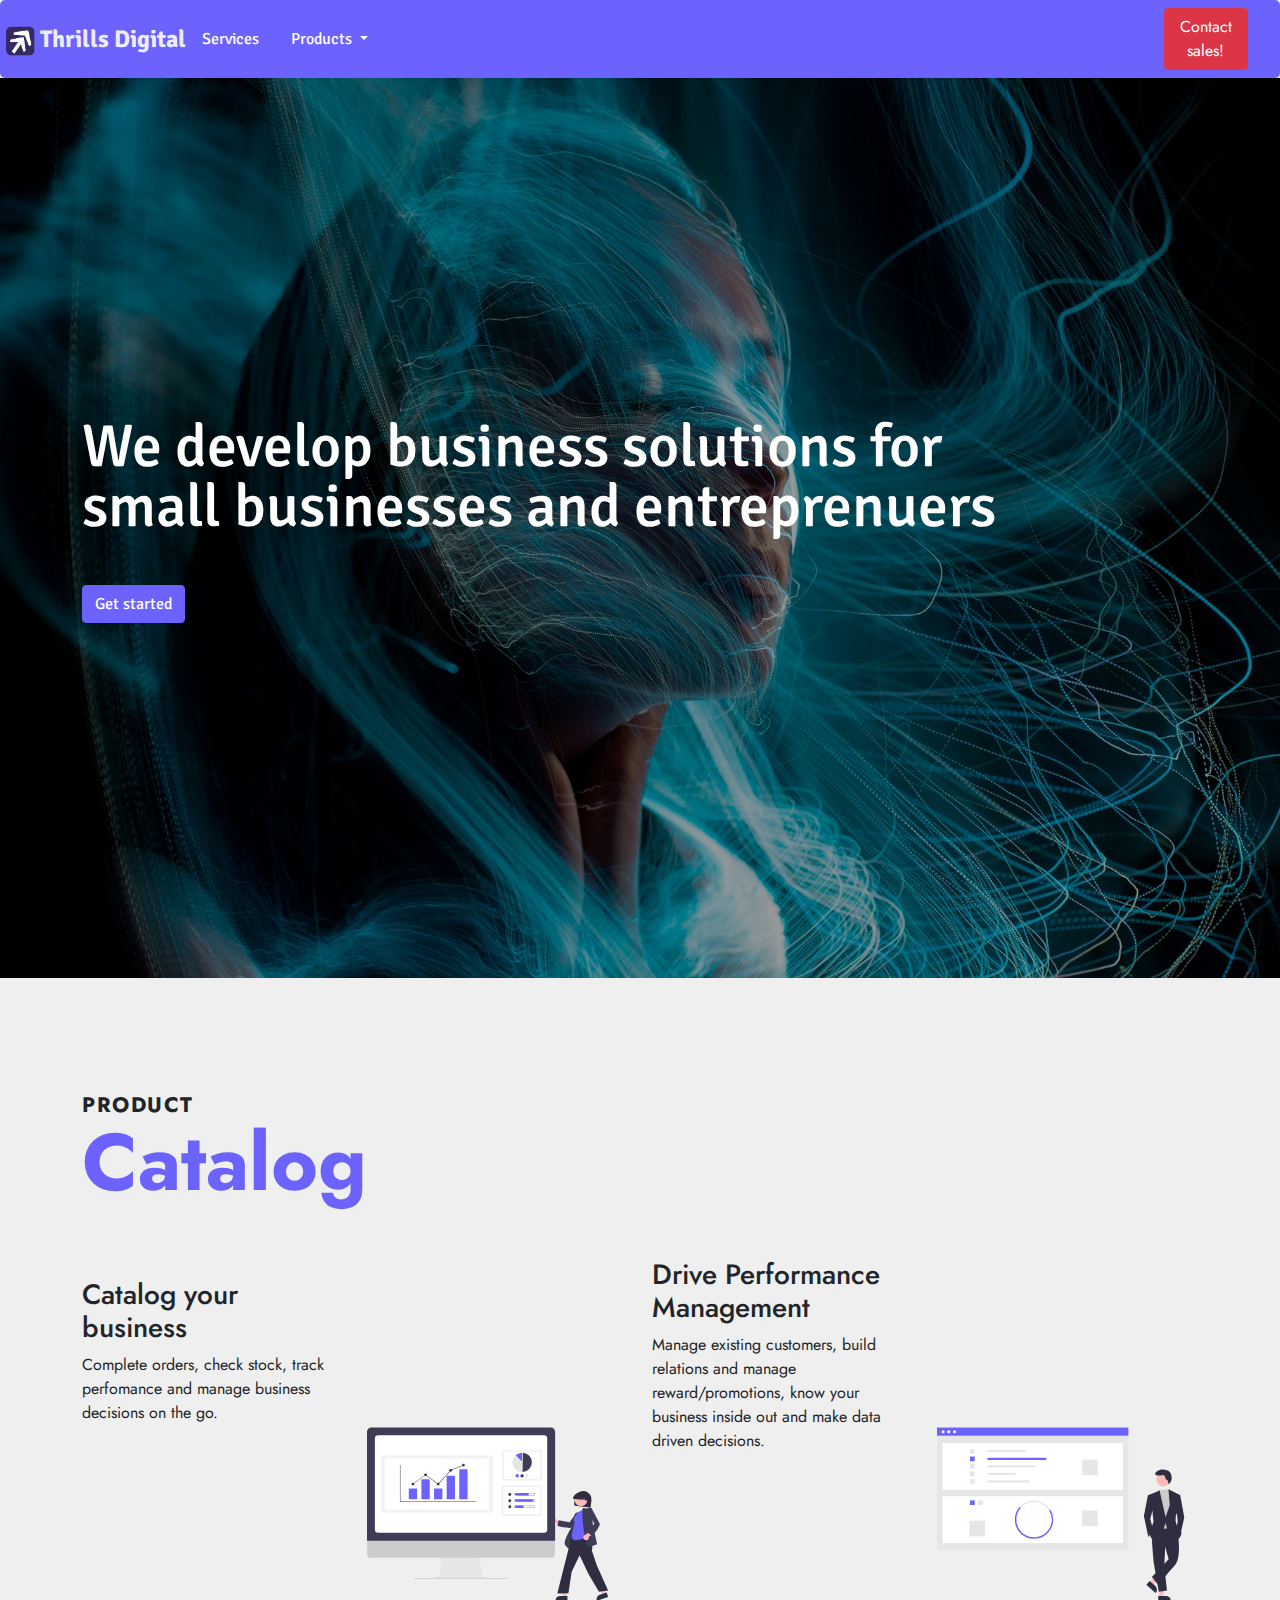
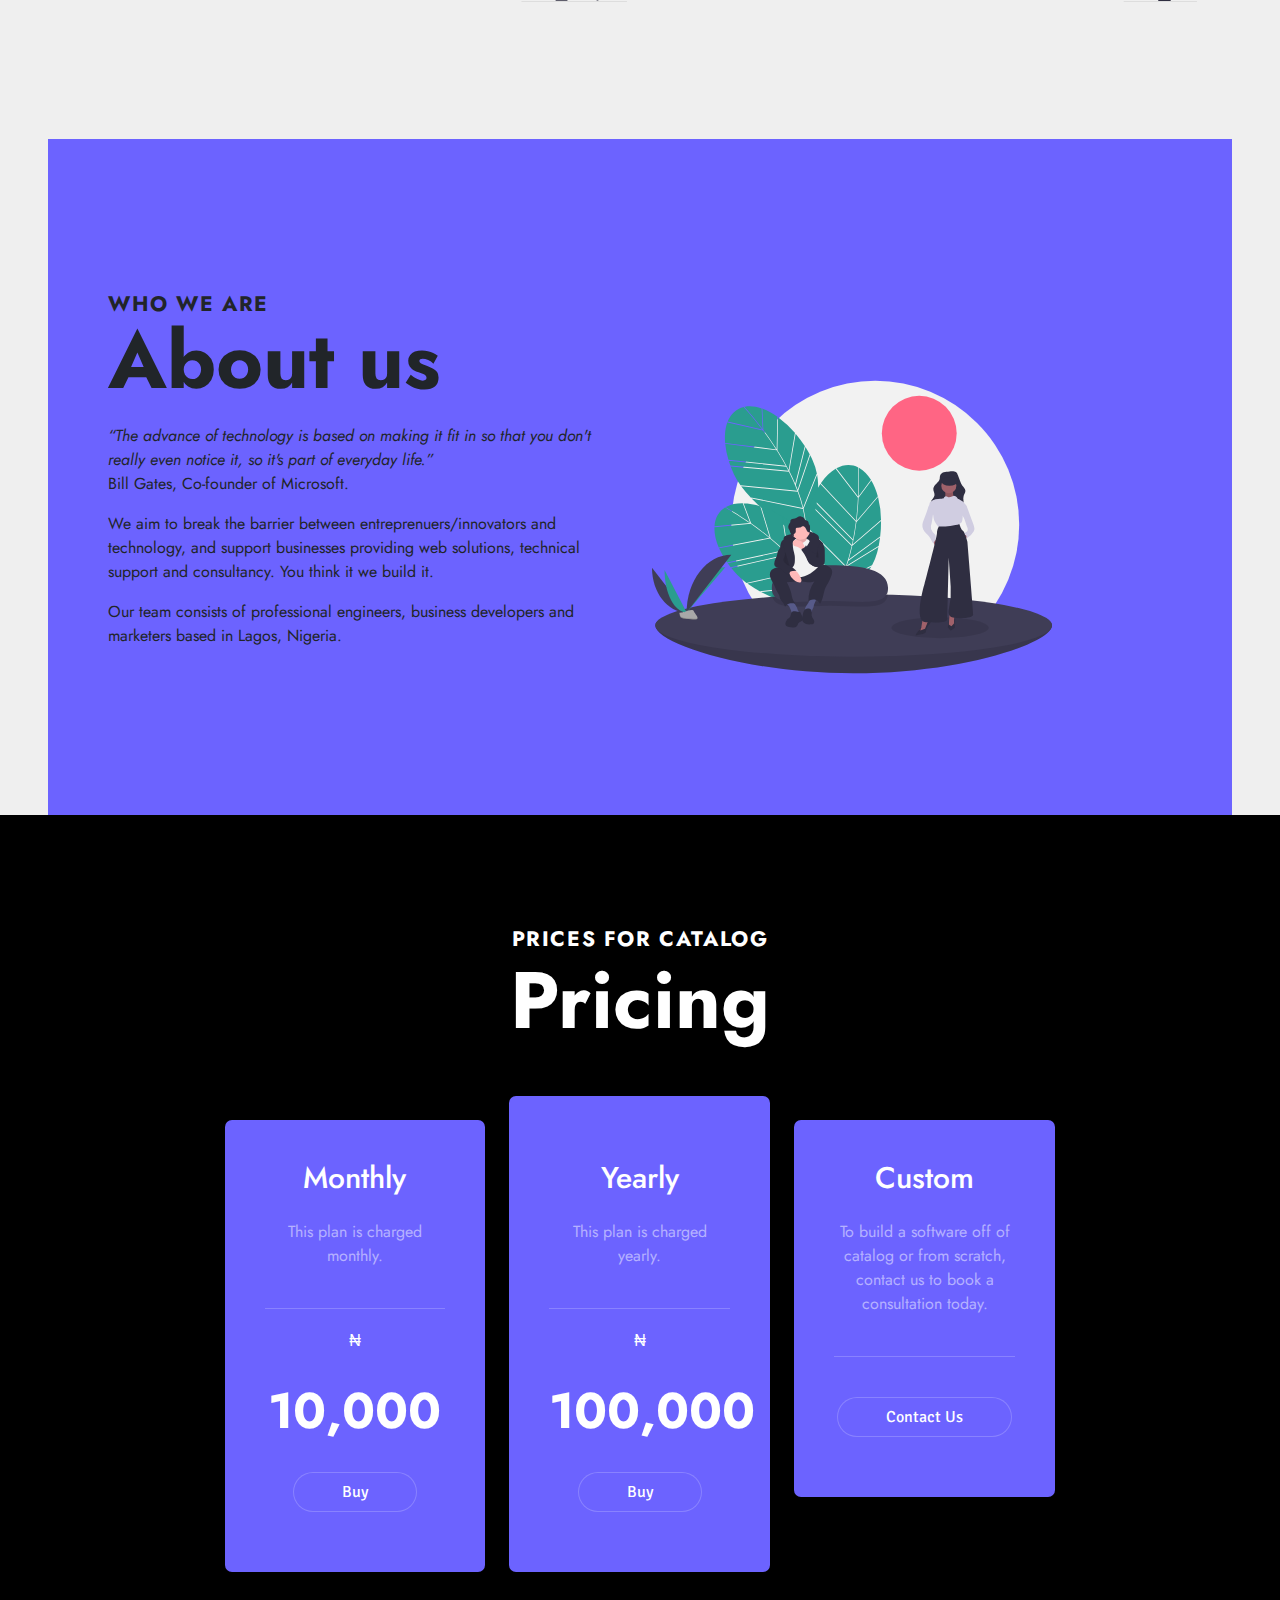
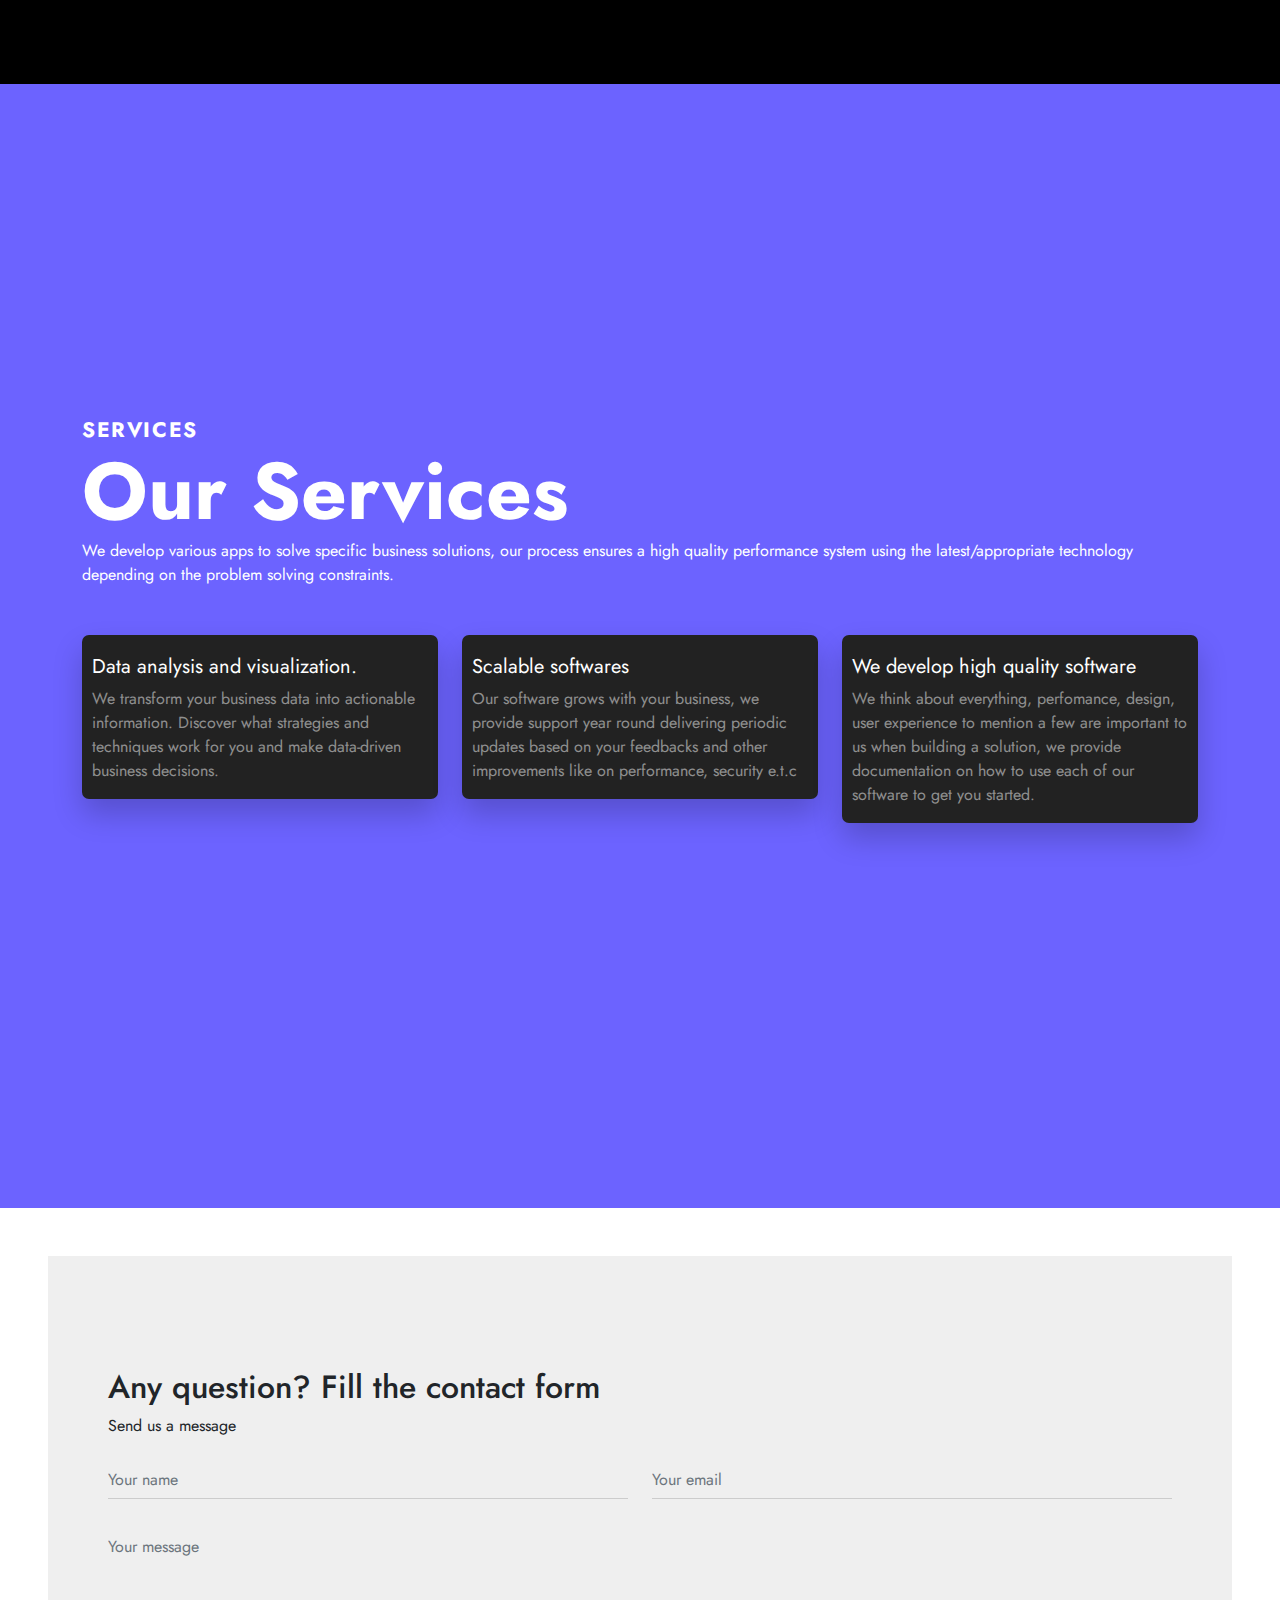
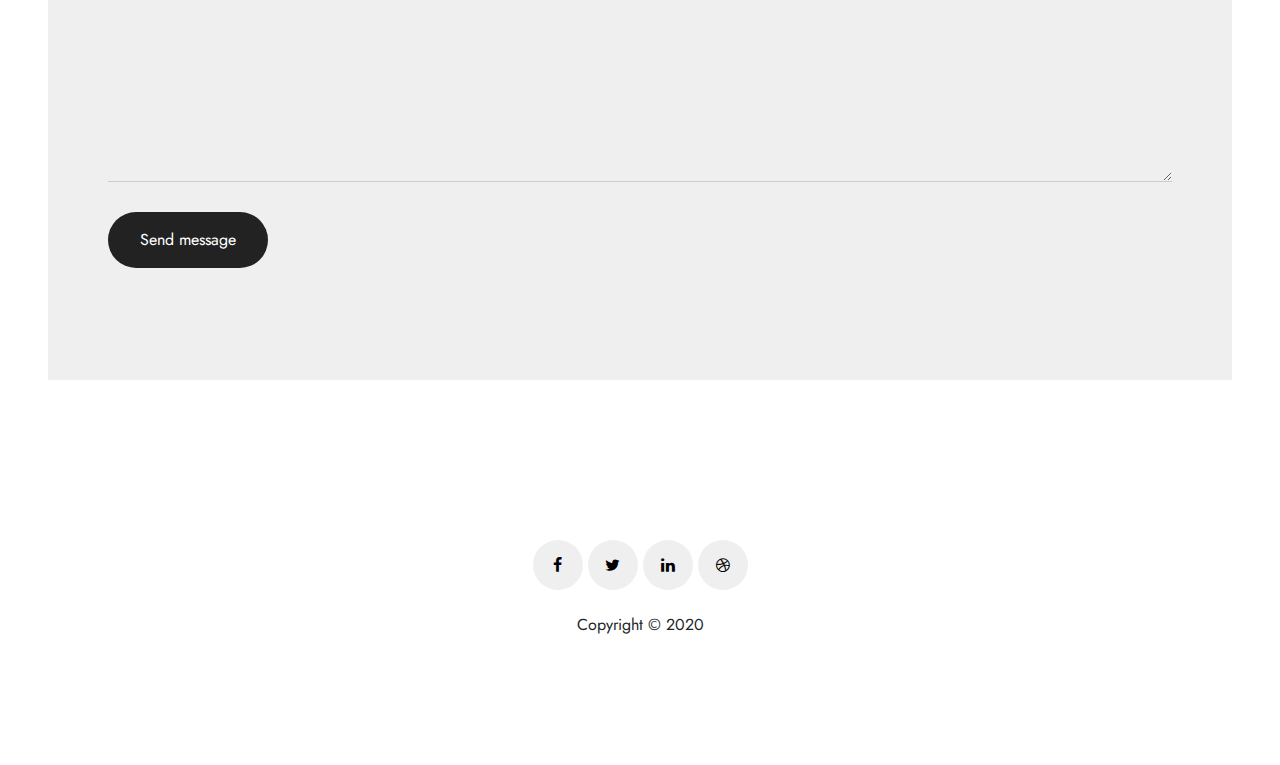
==== commit 84a261d3: "some stuff" ====
--- a/index.html
+++ b/index.html
@@ -14,8 +14,11 @@
       href="https://fonts.googleapis.com/css2?family=Jost:wght@400;600;700&amp;display=swap"
       rel="stylesheet"
     />
-    <link rel="preconnect" href="https://fonts.gstatic.com">
-    <link href="https://fonts.googleapis.com/css2?family=Signika&display=swap" rel="stylesheet">
+    <link rel="preconnect" href="https://fonts.gstatic.com" />
+    <link
+      href="https://fonts.googleapis.com/css2?family=Signika&display=swap"
+      rel="stylesheet"
+    />
     <link rel="stylesheet" href="fonts/icomoon/style.css" />
     <link rel="stylesheet" href="css/tiny-slider.css" />
     <link rel="stylesheet" href="css/aos.css" />
@@ -24,28 +27,47 @@
   </head>
 
   <body>
-    
     <nav class="navbar navbar-expand-md navbar-bgcolor">
-      <a class="navbar-brand" href="index-2.html"> Thrills Digital </a>
-      
+      <a class="navbar-brand logo m-0" href="index-2.html"
+        ><img
+          style="width: 30px; height: 30px"
+          src="images/thrills-logo.png"
+          alt="logo"
+        />
+        Thrills Digital
+      </a>
+
       <div class="collapse navbar-collapse" id="navbarSupportedContent">
         <ul class="navbar-nav">
-          <li class="nav-item active">
-            <a class="nav-link2" href="#"
-              >Home </a
+          <li class="nav-item">
+            <a class="nav-link2" href="#" style="padding: 16px"> Services </a>
+          </li>
+          <div class="dropdown">
+            <a
+              class="nav-link2 nav-navbar-bgcolor dropdown-toggle"
+              id="dropdownMenuButton"
+              data-toggle="dropdown"
+              aria-haspopup="true"
+              aria-expanded="false"
             >
-          </li>
-          <li class="nav-item">
-            <a class="nav-link2" href="#">Link</a>
-          </li>
+              Products
+            </a>
+            <div class="dropdown-menu" aria-labelledby="dropdownMenuButton">
+              <a class="dropdown-item" href="#">Catalog</a>
+              <a class="dropdown-item" href="#">Another action</a>
+              <a class="dropdown-item" href="#">Something else here</a>
+            </div>
+          </div>
         </ul>
       </div>
       <ul class="navbar-nav flex-row">
-        <li class="nav-item ">
-            <a class="nav-link2" href="#" style="padding: 16px;">Login</a>
+        <li class="nav-item">
+          <button type="button" class="btn btn-group-lg btn-danger" href="#">
+            Contact sales!
+          </button>
         </li>
         <li class="nav-item">
-            <a class="nav-link2" href="#" style="padding: 16px;">Register</a>
+          <a class="nav-link2" href="#" style="padding: 16px"></a>
         </li>
       </ul>
       <button
@@ -59,19 +81,28 @@
       >
         <span class="navbar-toggler-icon"></span>
       </button>
+    </nav>
 
-    </nav>
-    
-    <div class="hero v-h-full overlay" style="background-image: url('images/magical.jpg')">
+    <div
+      class="hero v-h-full overlay"
+      style="background-image: url('images/magical.jpg')"
+    >
       <div class="container">
         <div class="row align-items-center v-h-full">
           <div class="col-lg-10 col-xxl-6">
-            <a class="heading-3 text-white mb-4" data-aos="fade-up">We develop business solutions for small businesses and entreprenuers</a>
-            <br/>
-            <br/>
-            <br/>
-            <p data-aos="fade-up" data-aos-delay="200" >
-              <button type="button" class="btn btn-primary" style="background-color: #6c63ff">
+            <a class="heading-3 text-white mb-4" data-aos="fade-up"
+              >We develop business solutions for small businesses and
+              entreprenuers</a
+            >
+            <br />
+            <br />
+            <br />
+            <p data-aos="fade-up" data-aos-delay="200">
+              <button
+                type="button"
+                class="btn btn-primary"
+                style="background-color: #6c63ff"
+              >
                 <a>Get started</a>
               </button>
             </p>
@@ -85,12 +116,12 @@
         <div class="row">
           <div class="col-lg-6 mb-5">
             <span class="subheading">Product</span>
-            <h2 class="heading">Catalog</h2>
+            <h2 class="heading" style="color: #6c63ff">Catalog</h2>
           </div>
         </div>
         <div class="row features-wrap">
           <div class="col-md-6 col-lg-4 col-xl-3">
-            <div class="feature">
+            <div class="product-desc" style="padding-top: 20px;">
               <div>
                 <h3>Catalog your business</h3>
                 <p>
@@ -101,7 +132,7 @@
             </div>
           </div>
           <div class="col-md-6 col-lg-4 col-xl-3">
-            <div class="">
+            <div>
               <div>
                 <svg
                   class="product"
@@ -405,7 +436,7 @@
             </div>
           </div>
           <div class="col-md-6 col-lg-4 col-xl-3">
-            <div class="feature">
+            <div class="">
               <div>
                 <h3>Drive Performance Management</h3>
                 <p>
@@ -1272,40 +1303,41 @@
 
     <div class="section section-contact m-md-5 px-md-5">
       <div class="container">
-        <h2>Subscribe to Newsletter</h2>
-        <p>
-          Stay up to date on the latest updates, products, news and promotions.
-        </p>
+        <h2>Any question? Fill the contact form</h2>
+        <p class="mb-4">Send us a message</p>
         <form action="#" class="form-contact">
           <div class="row">
-            <div class="col-sm-4 col-md-4 col-lg-4">
+            <div class="col-lg-6">
               <div class="form-group">
                 <input
                   type="text"
-                  id="Subject"
                   class="form-control"
-                  placeholder="What's the subject of your message"
+                  placeholder="Your name"
                 />
               </div>
             </div>
-            <div class="col-sm-4 col-md-4 col-lg-4">
+            <div class="col-lg-6">
               <div class="form-group">
                 <input
-                  type="text"
-                  id="message"
+                  type="email"
                   class="form-control"
-                  placeholder="Enter your message"
+                  placeholder="Your email"
                 />
               </div>
             </div>
-            <div class="col-sm-4 col-md-4 col-lg-4">
-              <input
-                type="submit"
-                class="btn btn-black btn-block"
-                onclick="sendEmail()"
-                value="Subscribe"
-              />
+          </div>
+          <div class="col-lg-12">
+            <div class="form-group">
+              <textarea
+                rows="10"
+                cols="10"
+                class="form-control"
+                placeholder="Your message"
+              ></textarea>
             </div>
+          </div>
+          <div class="col-lg-6">
+            <input type="submit" class="btn btn-black" value="Send message" />
           </div>
         </form>
       </div>
@@ -1368,17 +1400,6 @@
     <script src="js/navbar.js"></script>
     <script src="js/custom.js"></script>
 
-    <script>
-      function sendEmail() {
-        Email.send({
-          SecureToken: "4436eb45-2434-4815-bc8d-2af63047b66f ",
-          To: "fadothegreat@gmail.com",
-          From: "thrillsdigital@gmail.com",
-          Subject: document.getElementById("Subject").value(),
-          Body: document.getElementById("message").value(),
-        }).then((message) => alert(message));
-      }
-    </script>
   </body>
 
   <!-- Mirrored from preview.colorlib.com/theme/action/ by HTTrack Website Copier/3.x [XR&CO'2014], Wed, 24 Feb 2021 07:00:52 GMT -->
--- a/css/style.css
+++ b/css/style.css
@@ -293,7 +293,7 @@
 .product {
   width: 260px;
   height: 313px;
-  align-self: center;
+
 }
 label {
   display: inline-block;
@@ -4164,9 +4164,11 @@
   background-color: #6C63FF;
 }
 .navbar-brand {
+  padding-left: 5px;
   padding-top: 0.3125rem;
   padding-bottom: 0.3125rem;
   margin-right: 1rem;
+  margin-left: 1rem;
   font-size: 1.25rem;
   text-decoration: none;
   white-space: nowrap;
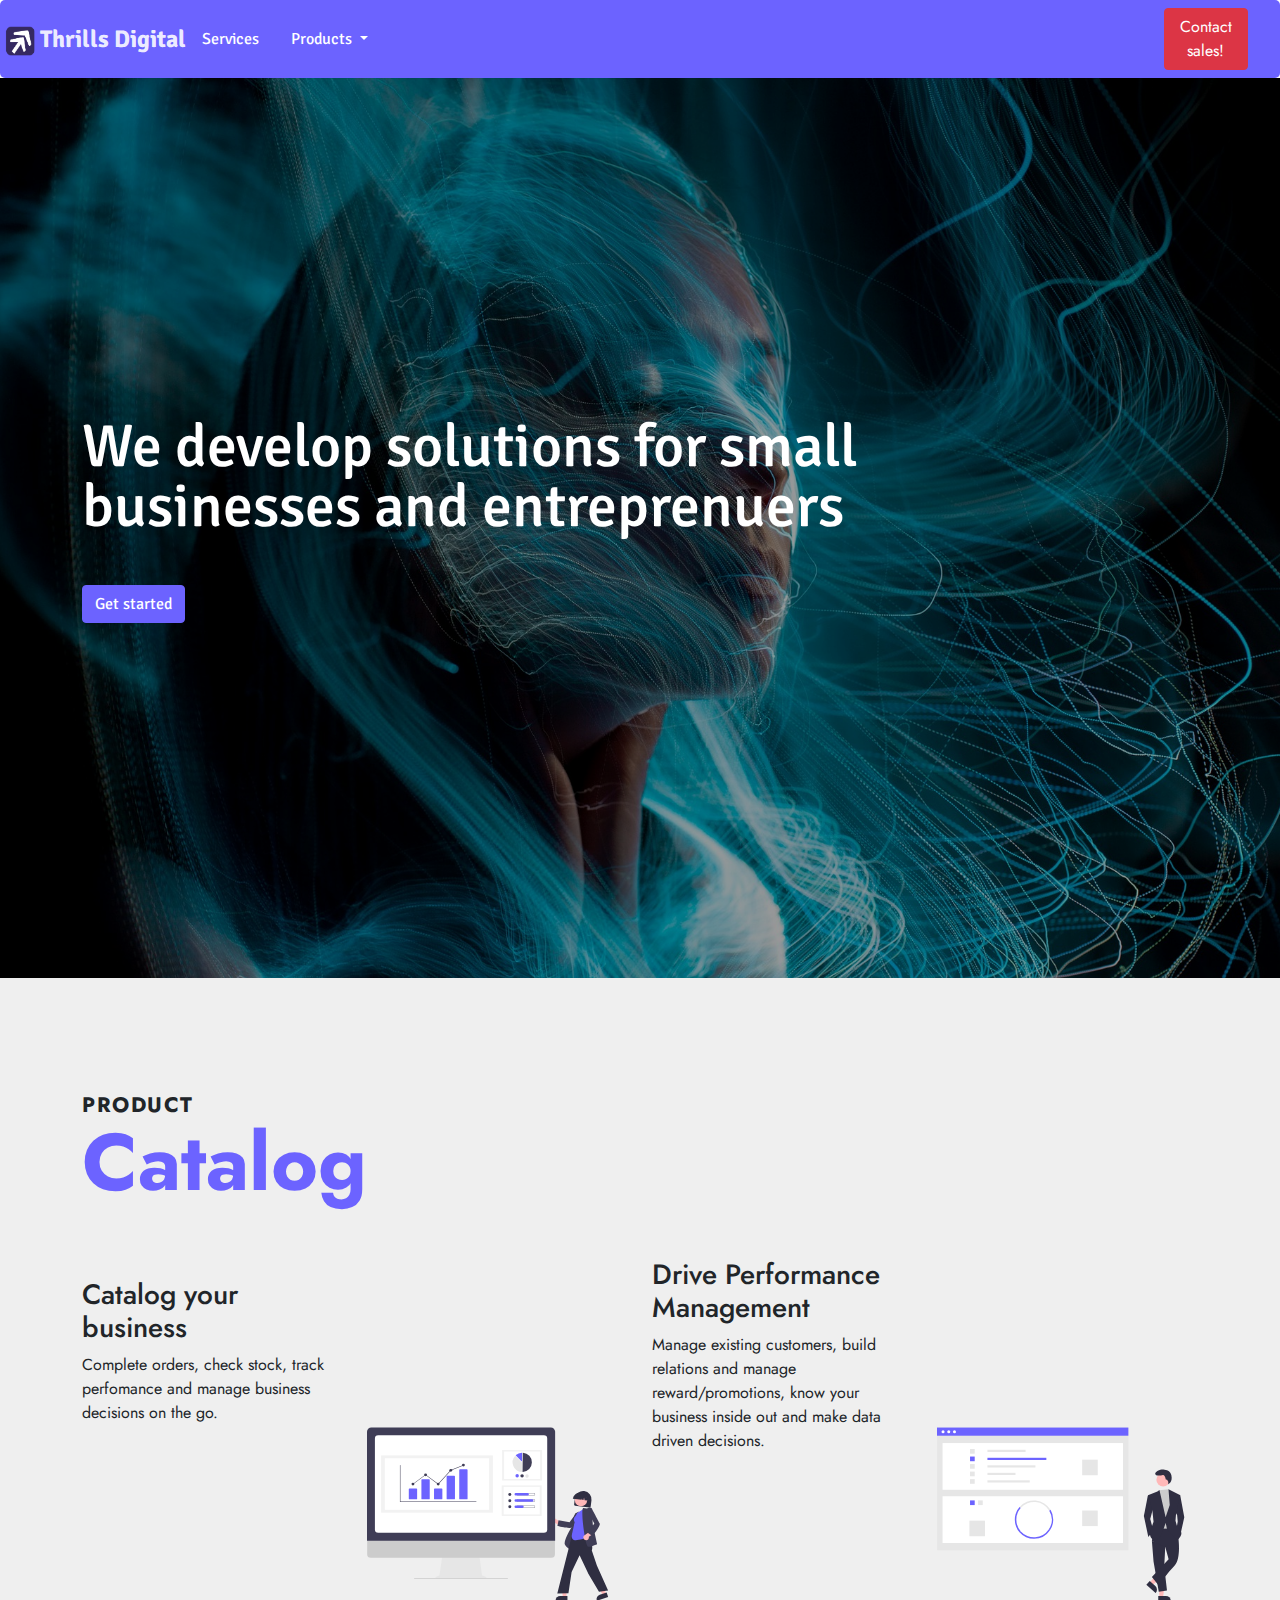
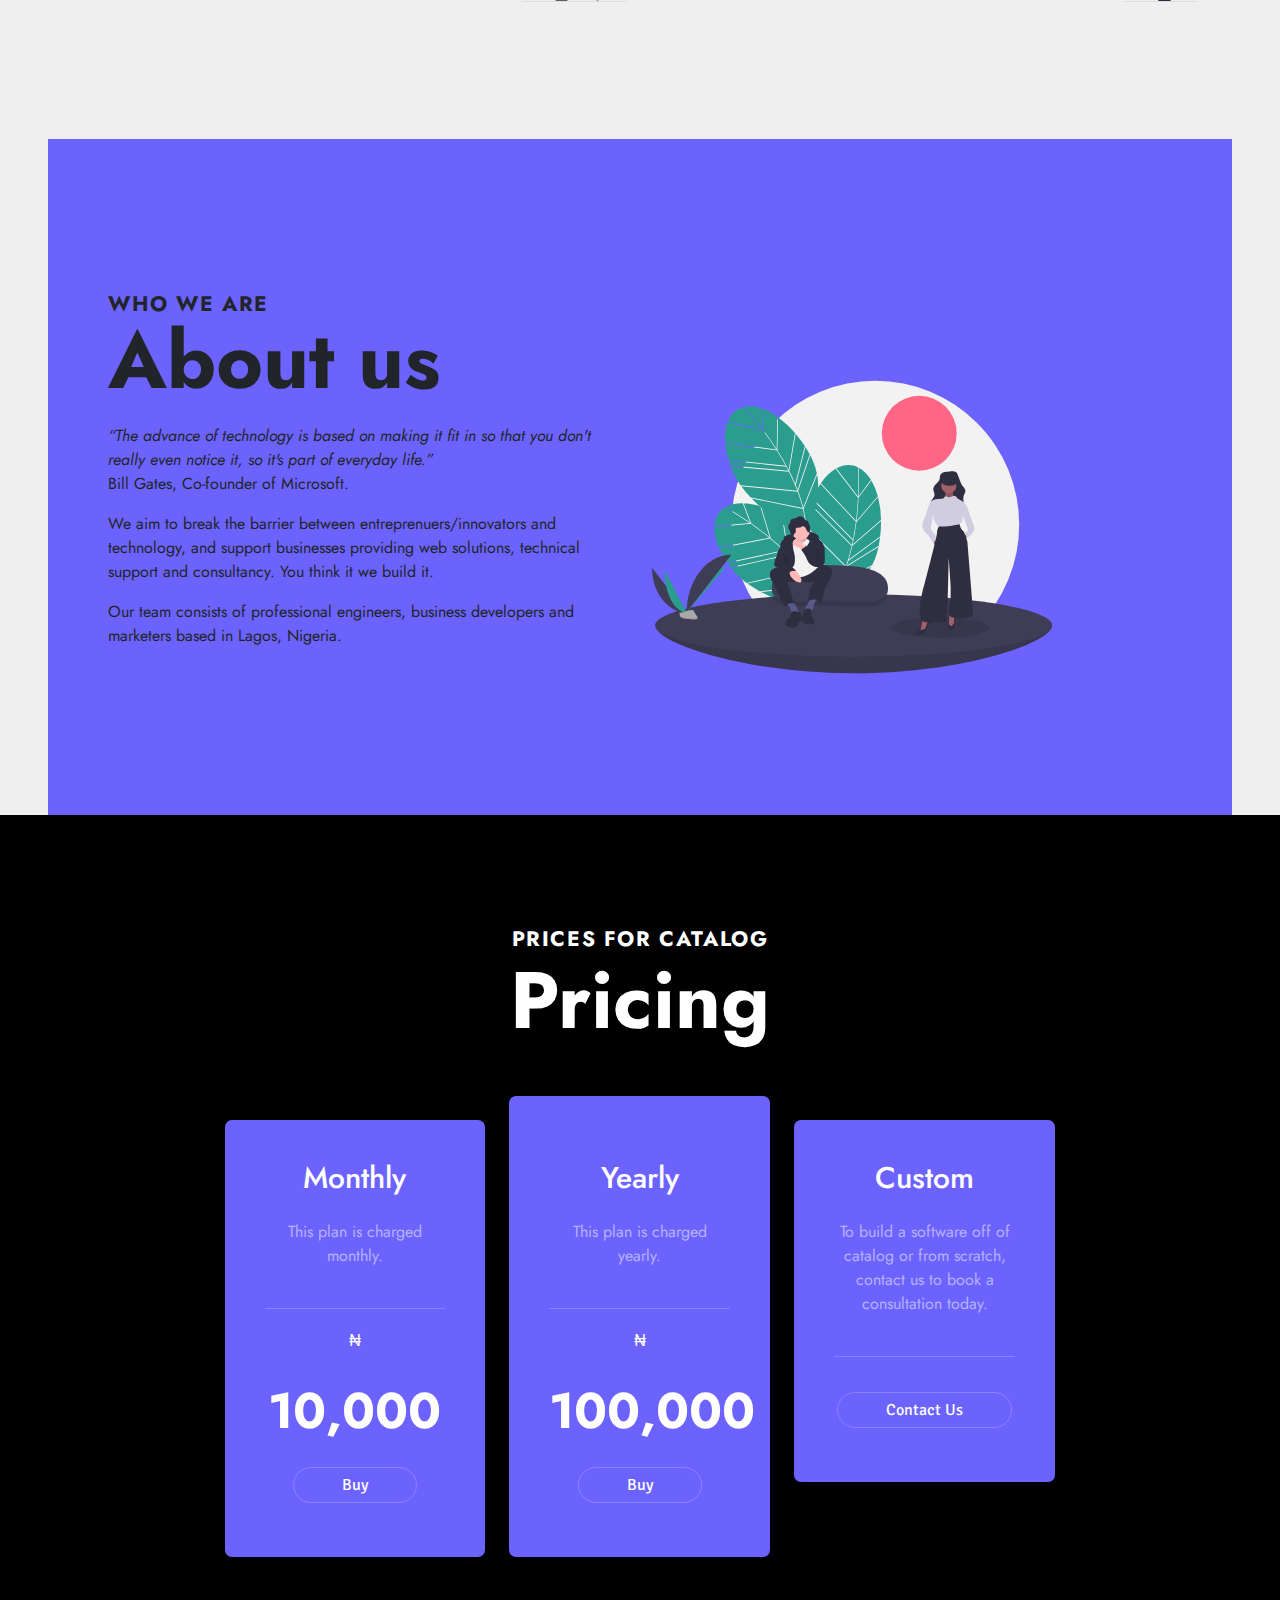
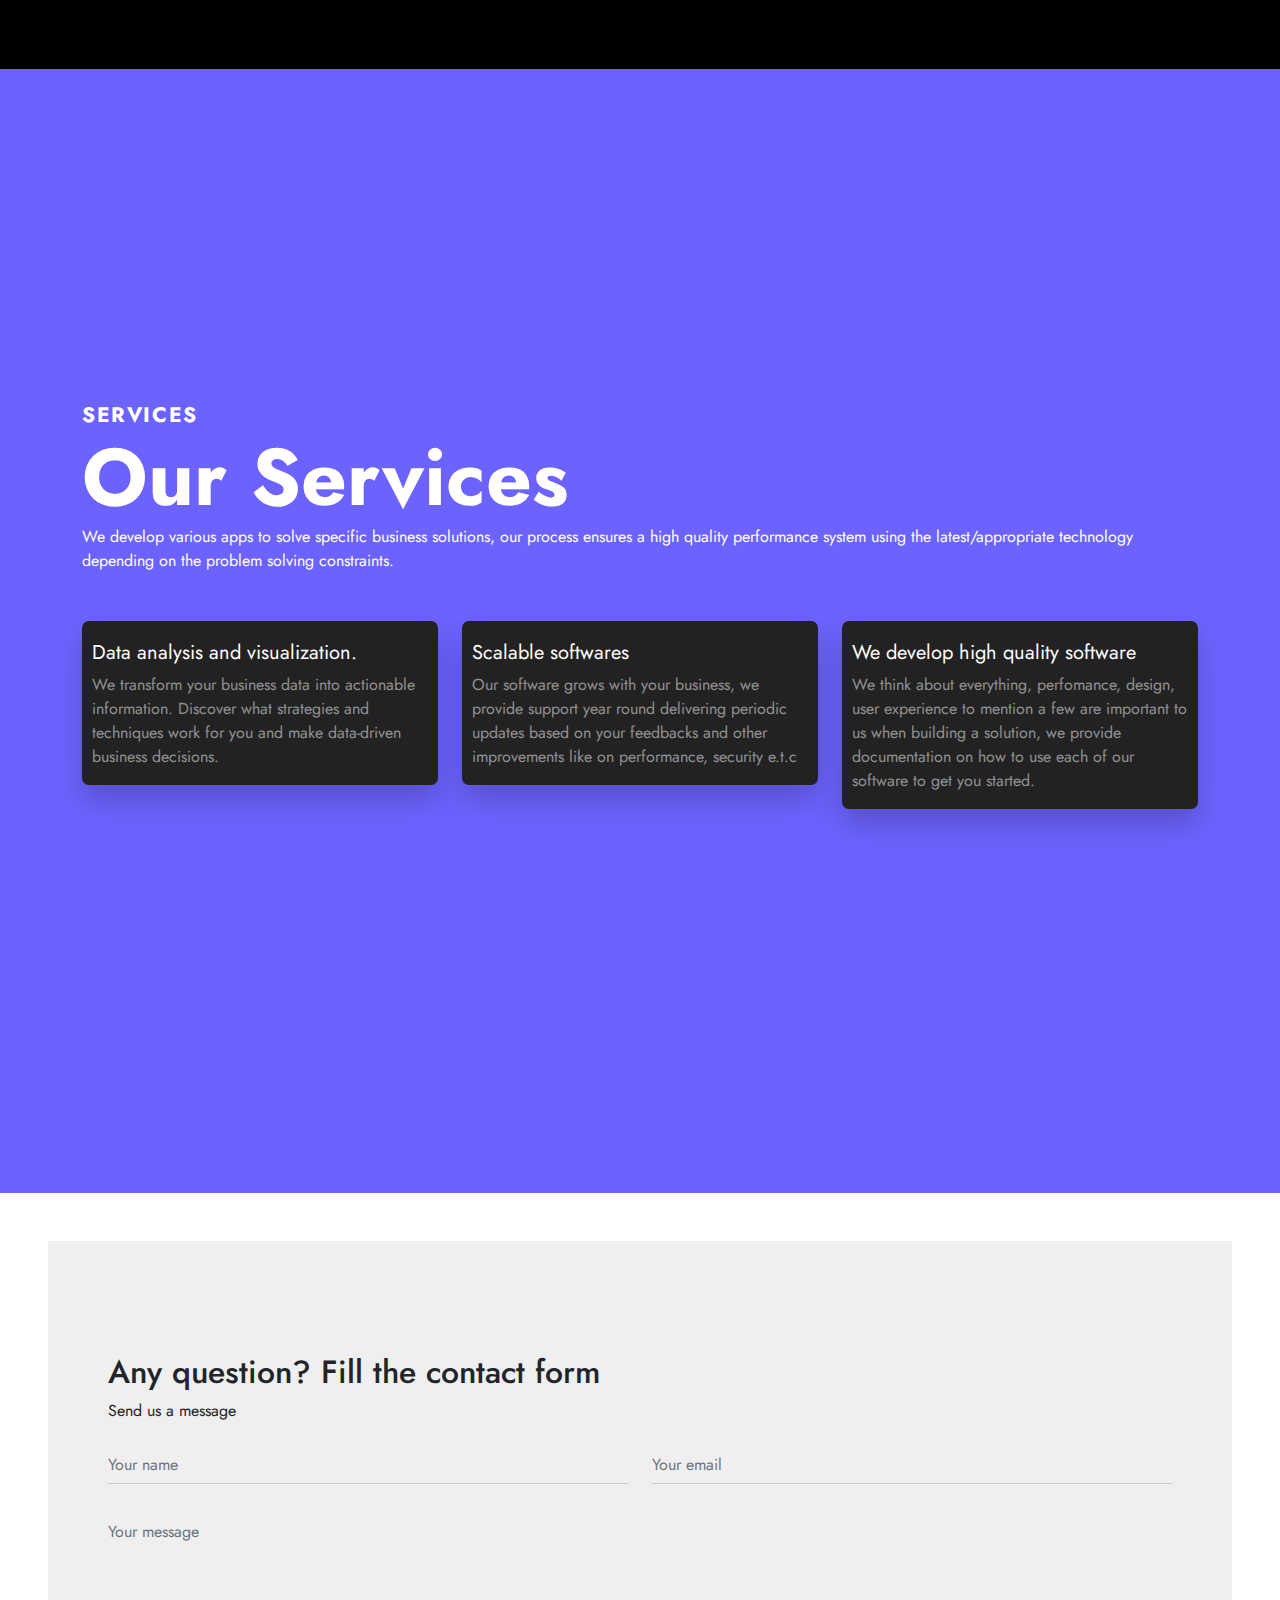
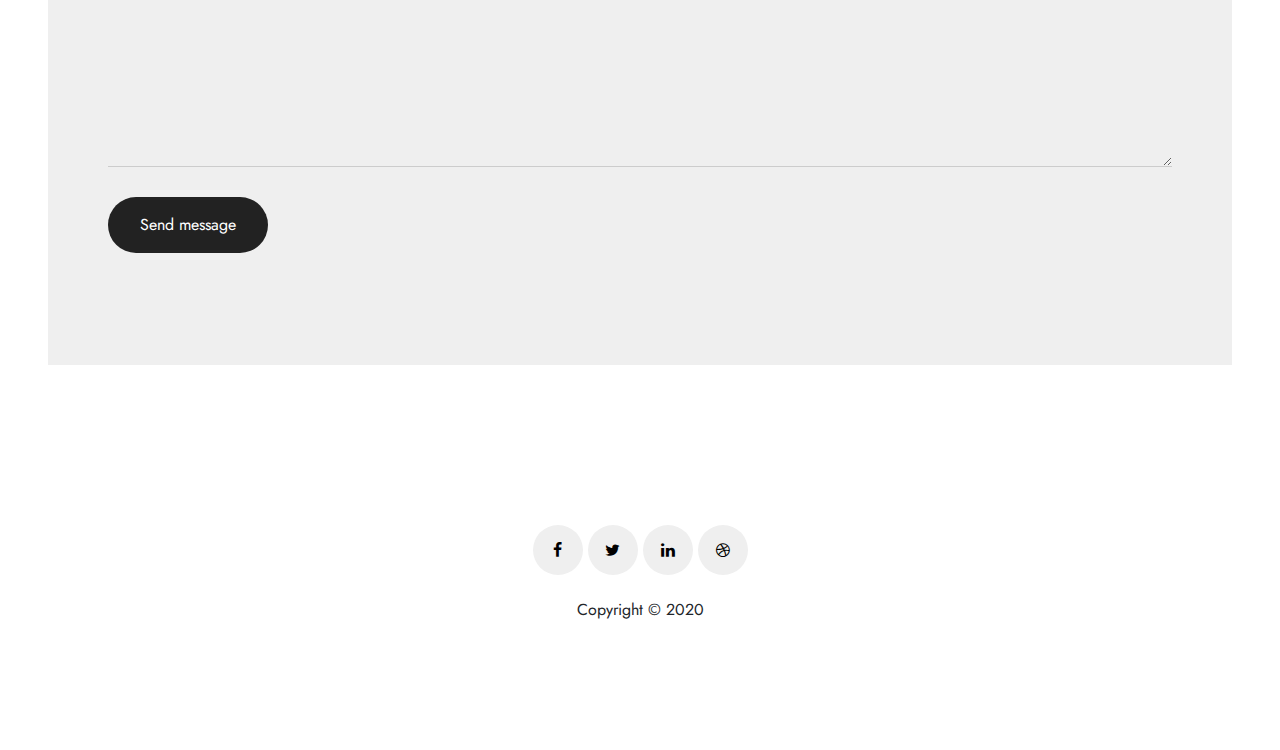
==== commit e9cb6291: "netlify form sub" ====
--- a/index.html
+++ b/index.html
@@ -53,7 +53,7 @@
               Products
             </a>
             <div class="dropdown-menu" aria-labelledby="dropdownMenuButton">
-              <a class="dropdown-item" href="#">Catalog</a>
+              <a class="dropdown-item" href="catalog.html">Catalog</a>
               <a class="dropdown-item" href="#">Another action</a>
               <a class="dropdown-item" href="#">Something else here</a>
             </div>
@@ -61,8 +61,8 @@
         </ul>
       </div>
       <ul class="navbar-nav flex-row">
-        <li class="nav-item">
-          <button type="button" class="btn btn-group-lg btn-danger" href="#">
+        <li class="">
+          <button type="button" class="btn btn-danger" href="#">
             Contact sales!
           </button>
         </li>
@@ -91,7 +91,7 @@
         <div class="row align-items-center v-h-full">
           <div class="col-lg-10 col-xxl-6">
             <a class="heading-3 text-white mb-4" data-aos="fade-up"
-              >We develop business solutions for small businesses and
+              >We develop solutions for small businesses and
               entreprenuers</a
             >
             <br />
@@ -1305,7 +1305,7 @@
       <div class="container">
         <h2>Any question? Fill the contact form</h2>
         <p class="mb-4">Send us a message</p>
-        <form action="#" class="form-contact">
+        <form action="#" class="form-contact" data-netlify="true">
           <div class="row">
             <div class="col-lg-6">
               <div class="form-group">
--- a/css/style.css
+++ b/css/style.css
@@ -2927,7 +2927,7 @@
   margin-left: 0.5em;
 }
 .btn {
-  display: inline-block;
+  display: inline;
   font-weight: 400;
   line-height: 1.5;
   color: #6c63ff;
